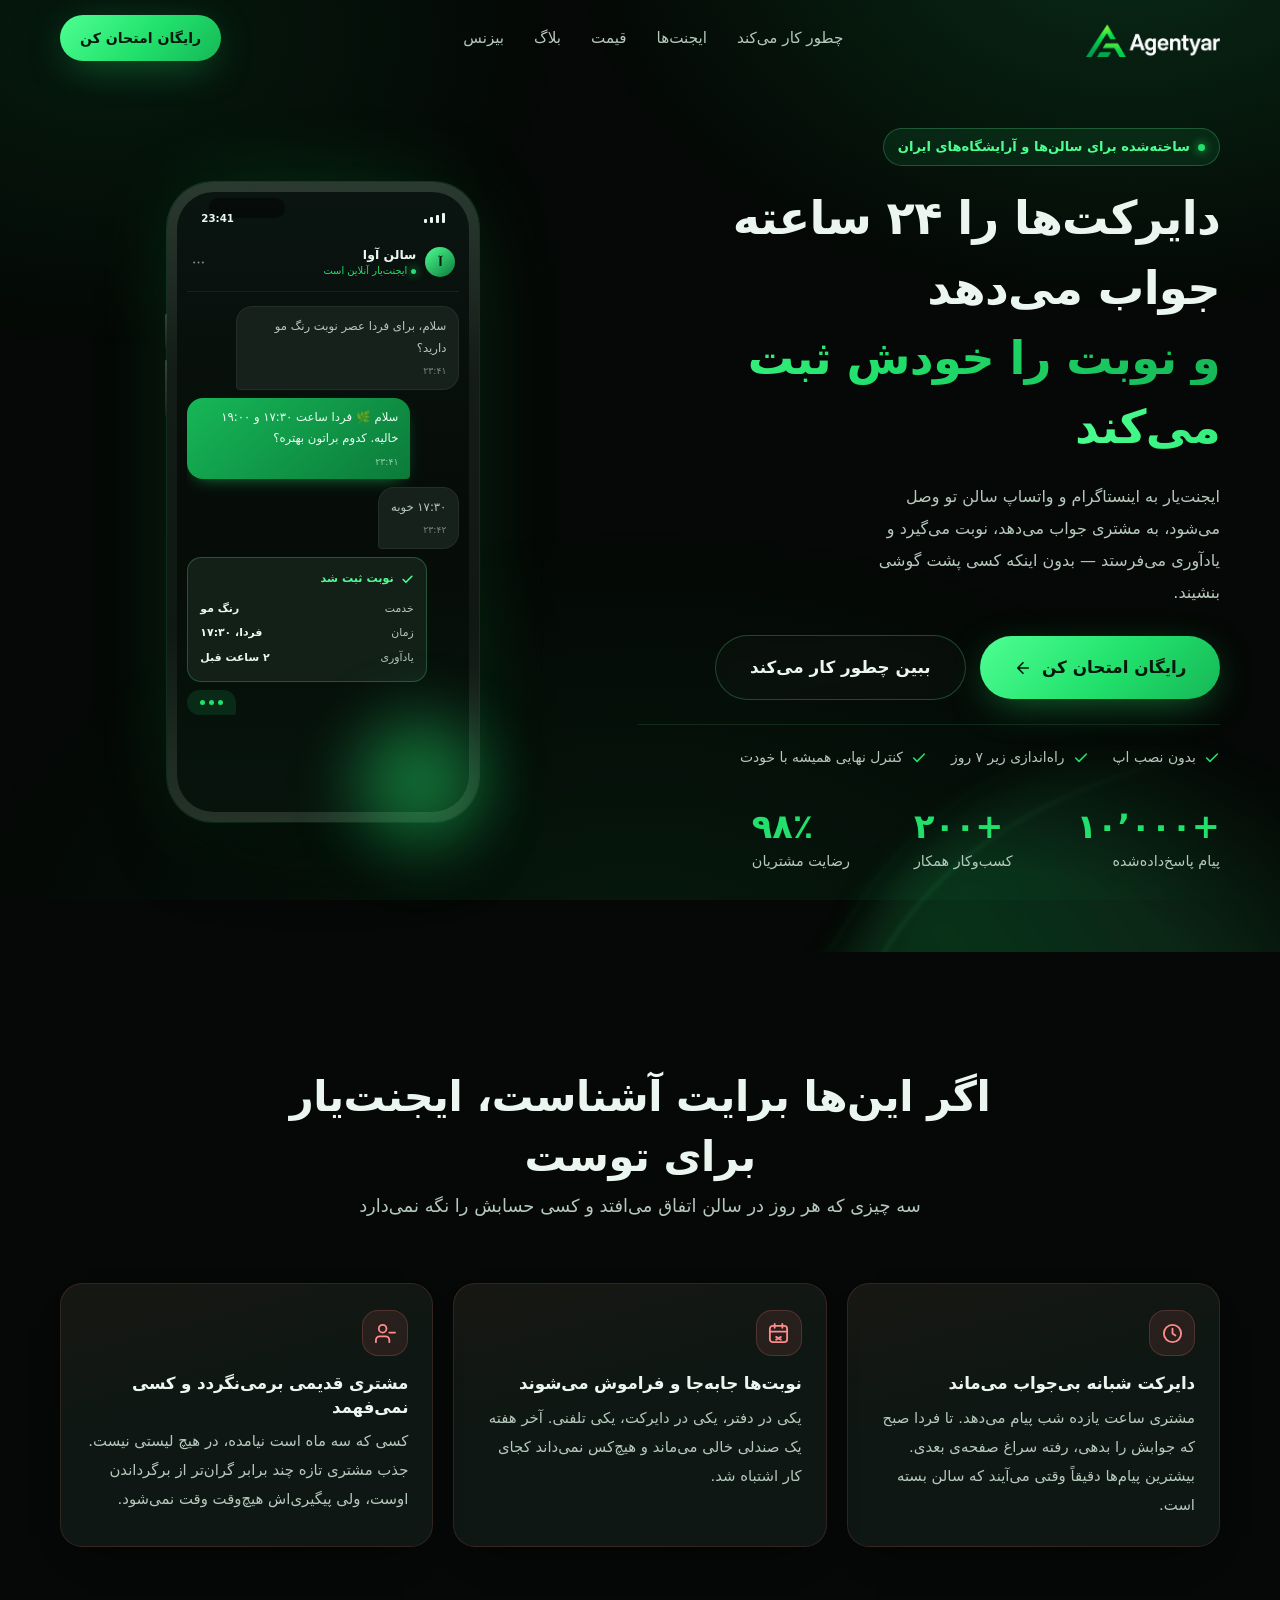
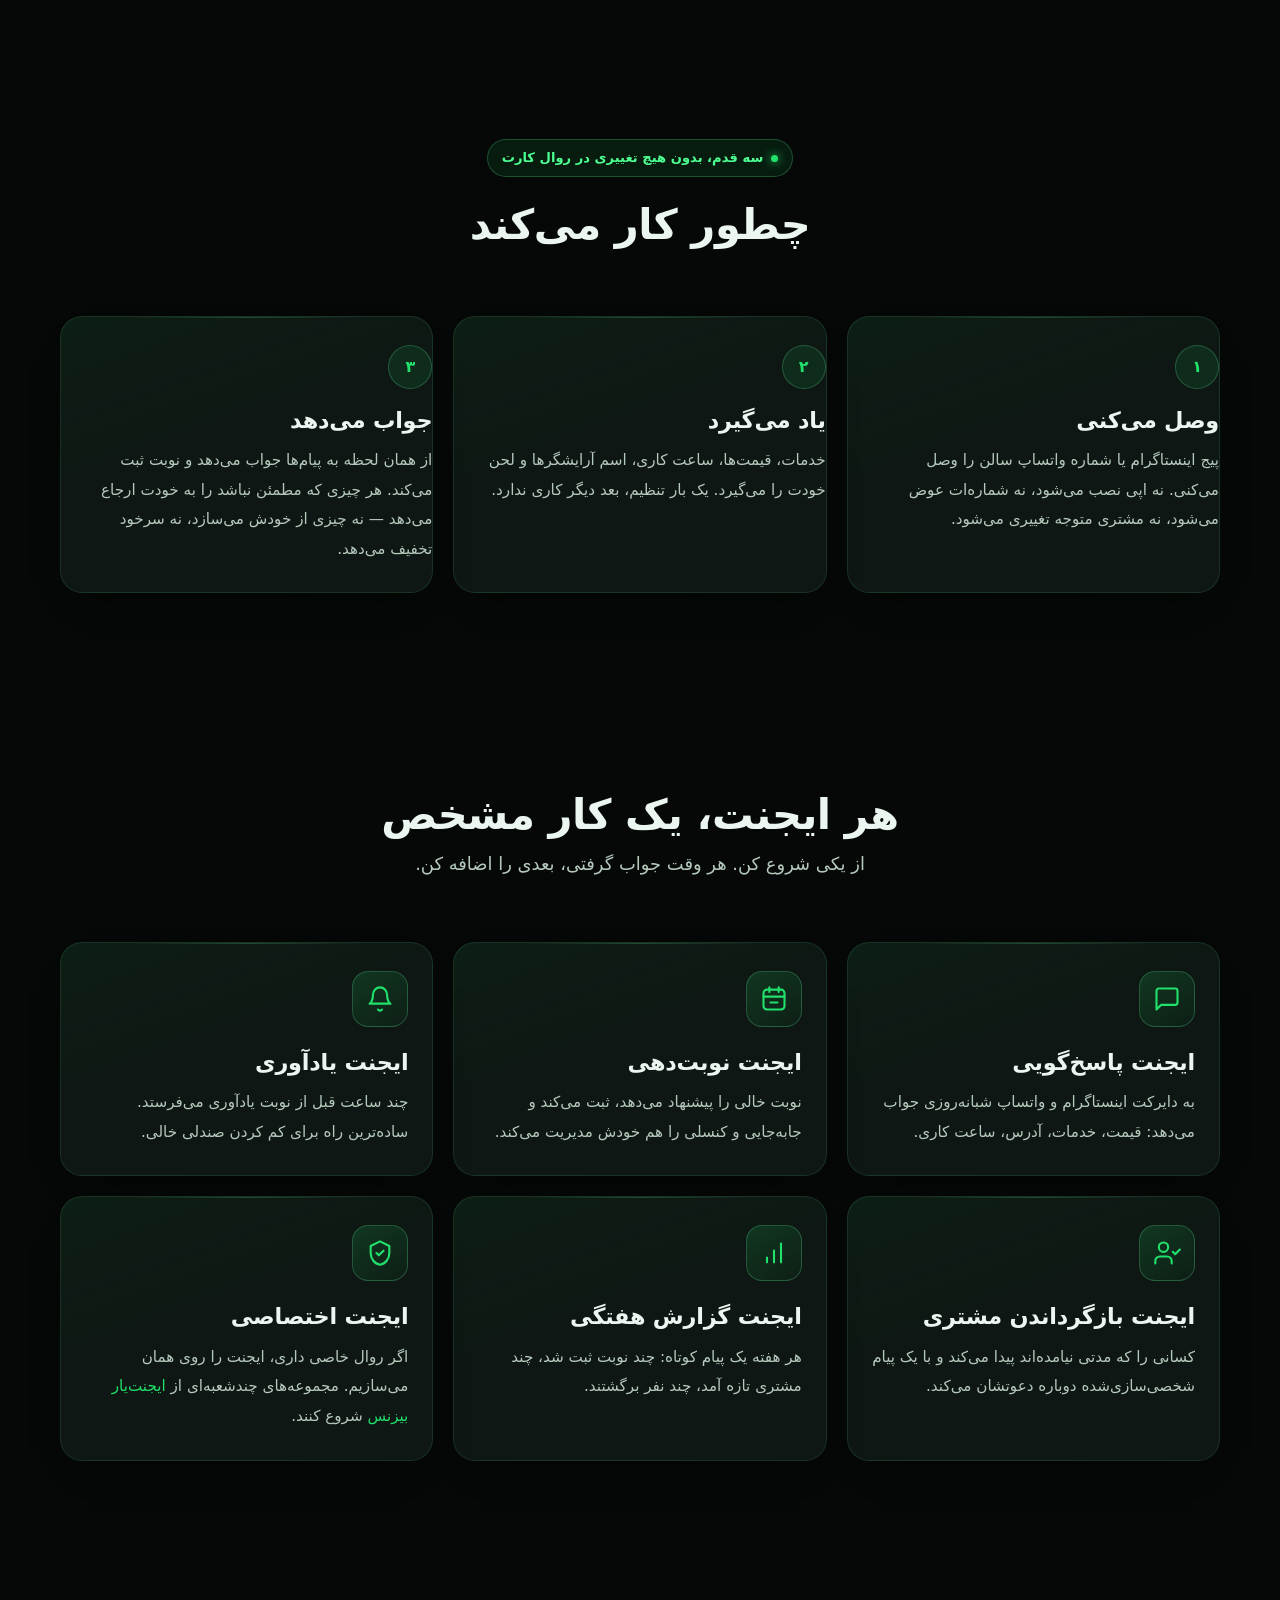
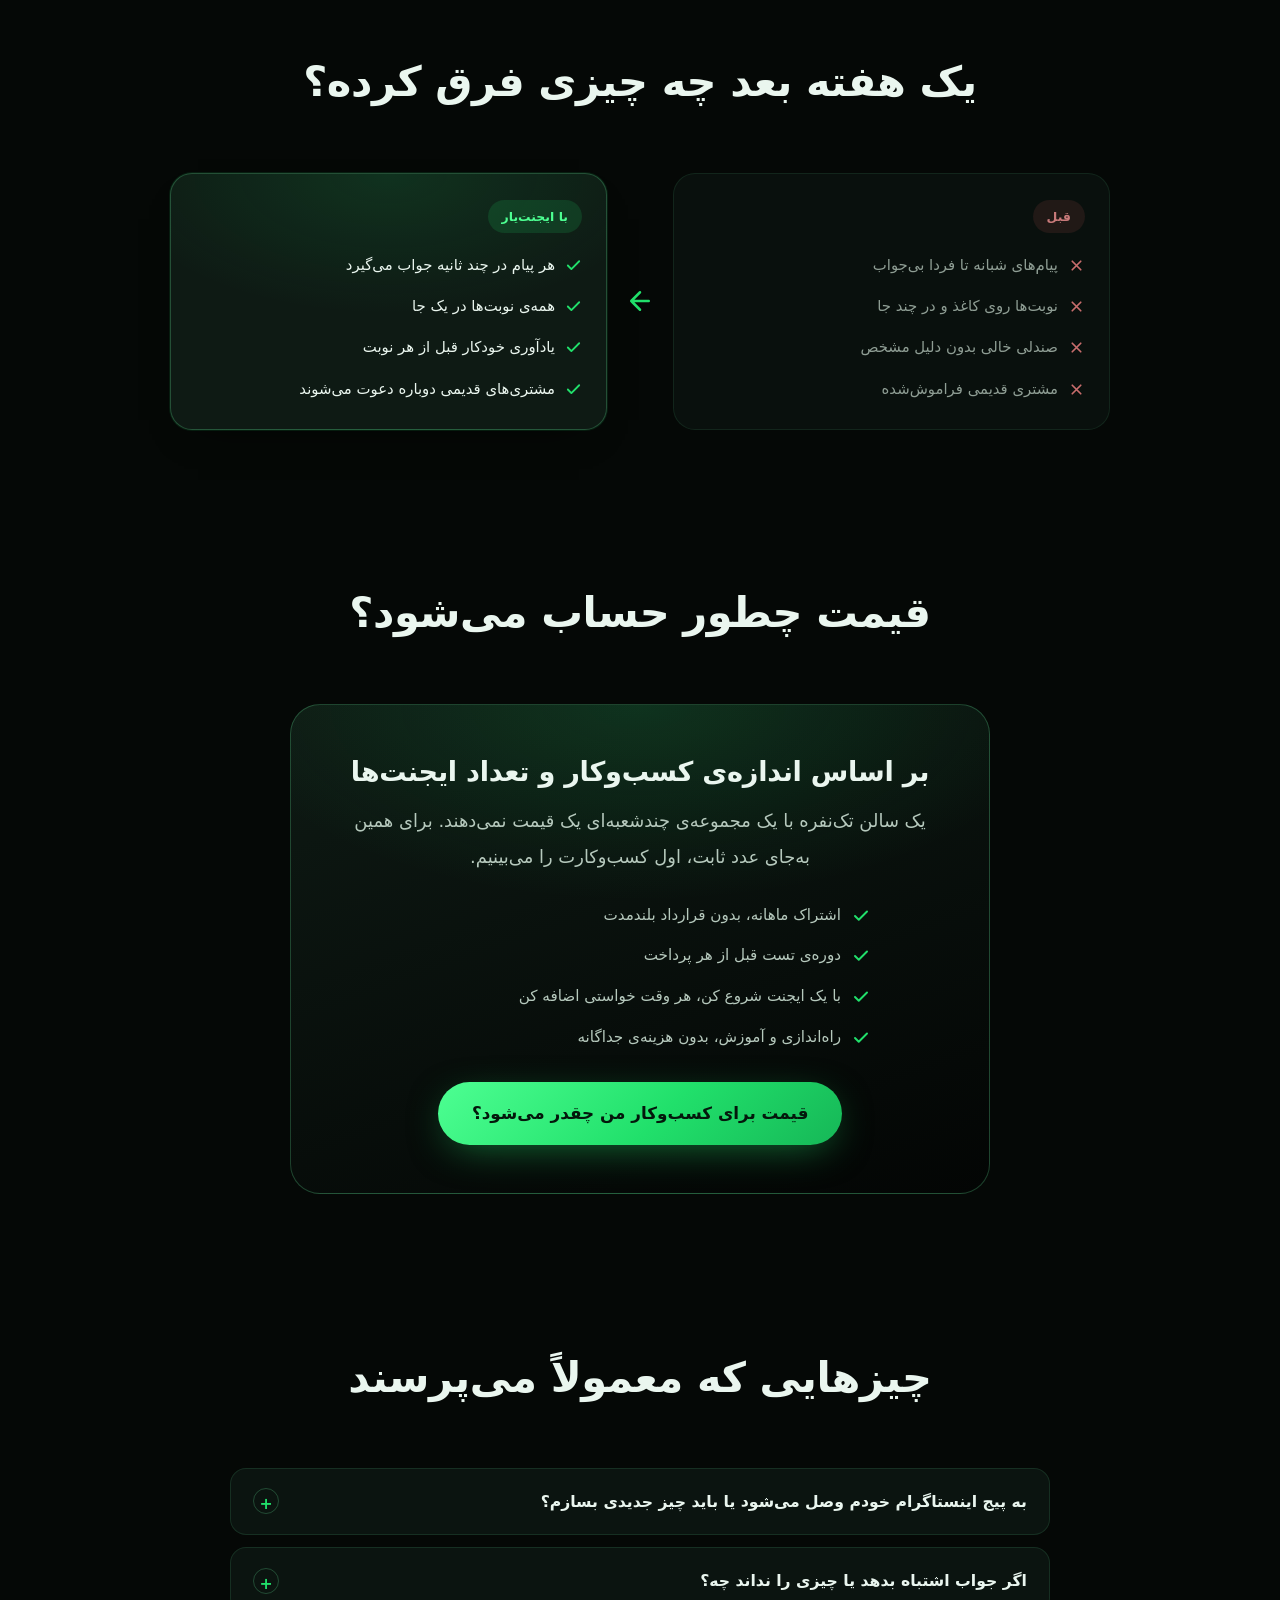
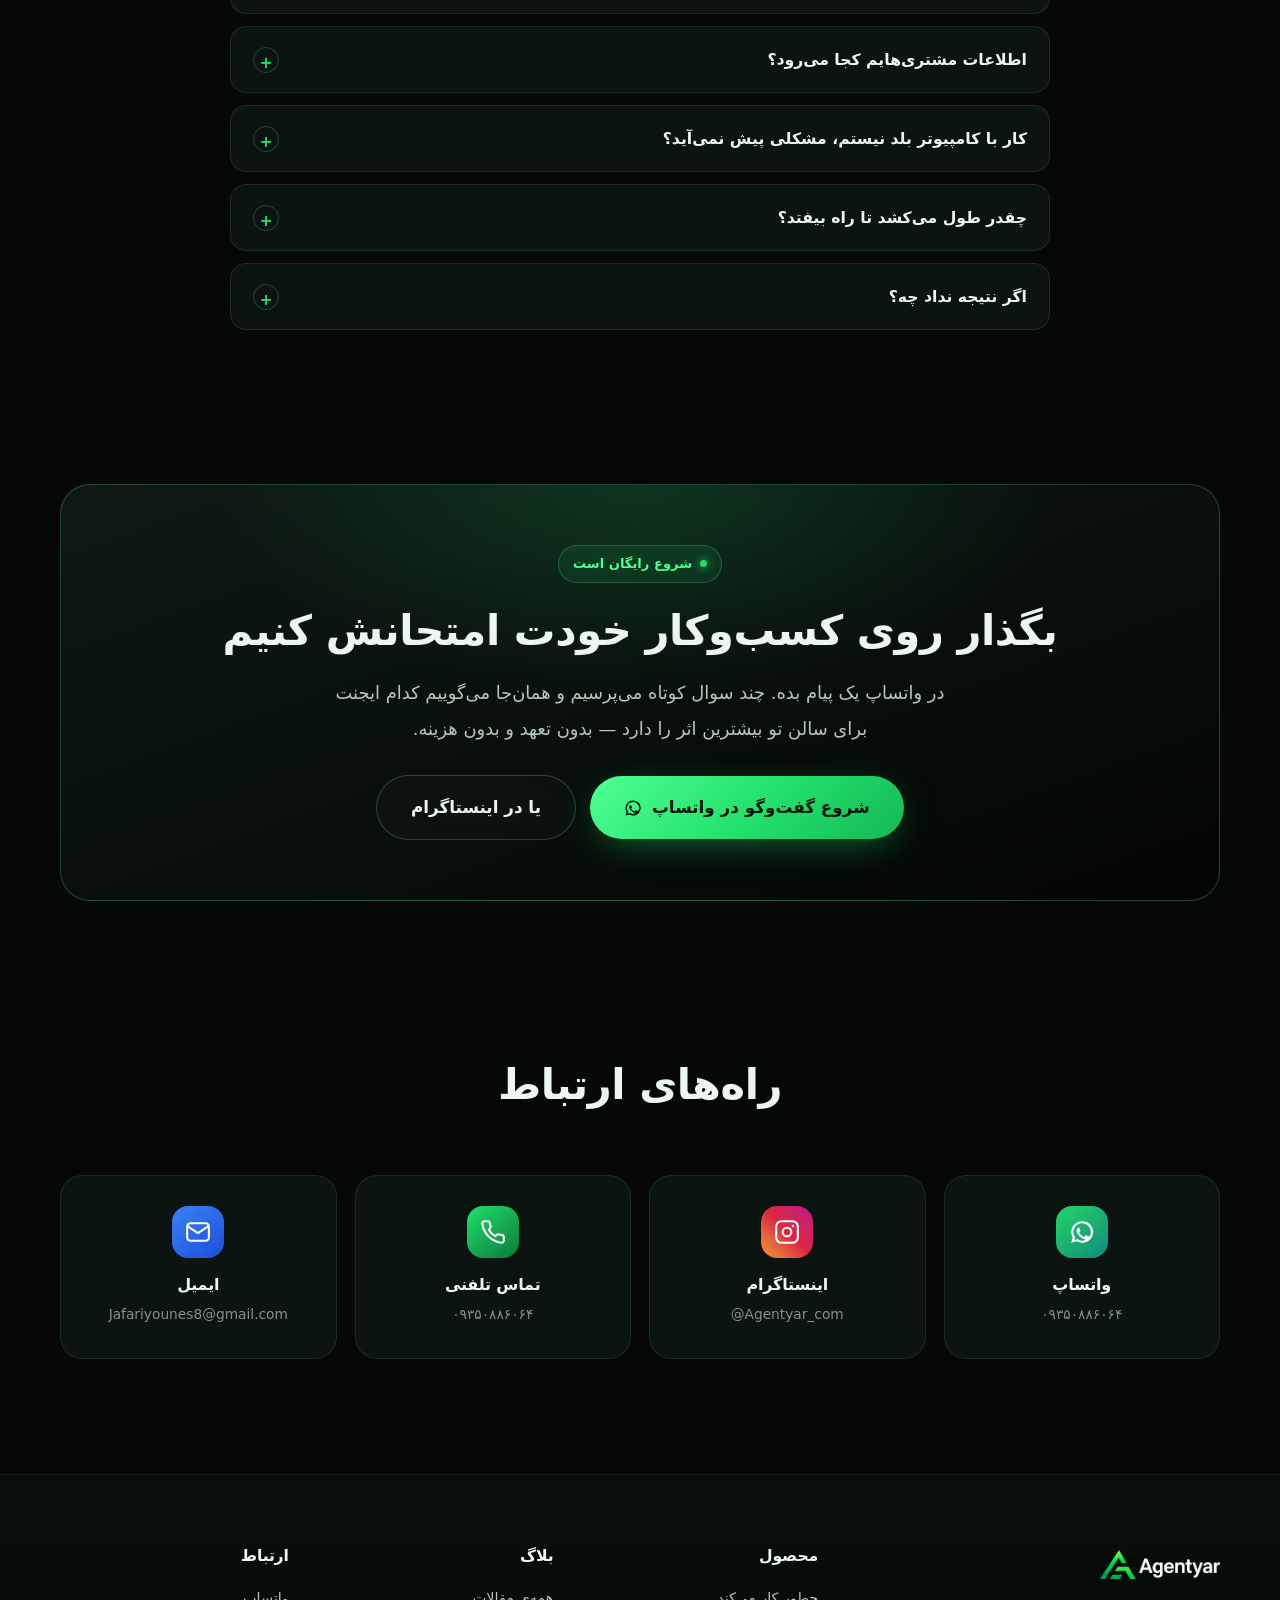
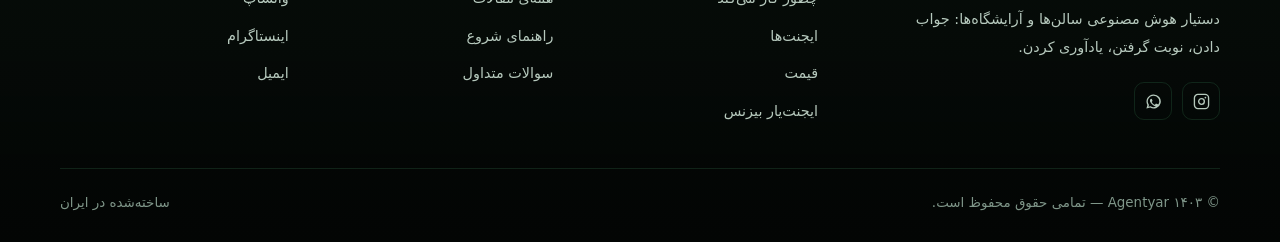
==== index.html @ 0c1b57e0 "Add files via upload" ====
<!DOCTYPE html>
<html lang="fa" dir="rtl">
<head>
<meta charset="UTF-8">
<meta name="viewport" content="width=device-width, initial-scale=1">
<title>ایجنت‌یار | دستیار هوش مصنوعی سالن و آرایشگاه</title>
<meta name="description" content="ایجنت‌یار به اینستاگرام و واتساپ سالن شما وصل می‌شود، ۲۴ ساعته به مشتری جواب می‌دهد، نوبت ثبت می‌کند و یادآوری می‌فرستد — بدون نصب اپ و بدون نیروی اضافه.">
<meta name="theme-color" content="#050806">
<meta name="author" content="Agentyar">
<link rel="canonical" href="https://agentyar.com/">

<meta property="og:type" content="website">
<meta property="og:locale" content="fa_IR">
<meta property="og:site_name" content="Agentyar">
<meta property="og:title" content="ایجنت‌یار | دستیار هوش مصنوعی سالن و آرایشگاه">
<meta property="og:description" content="دایرکت‌هایت را ۲۴ ساعته جواب می‌دهد و نوبت را خودش ثبت می‌کند.">
<meta property="og:url" content="https://agentyar.com/">
<meta property="og:image" content="https://agentyar.com/og-image.png">
<meta name="twitter:card" content="summary_large_image">

<link rel="icon" href="favicon.png" type="image/png">
<link rel="apple-touch-icon" href="apple-touch-icon.png">
<link rel="manifest" href="site.webmanifest">

<!-- فونت یکان بخ -->
<link rel="preconnect" href="https://v1.fontapi.ir">
<link href="https://v1.fontapi.ir/css/YekanBakh" rel="stylesheet">
<link rel="preconnect" href="https://fonts.googleapis.com">
<link href="https://fonts.googleapis.com/css2?family=Poppins:wght@600;700&display=swap" rel="stylesheet">

<link rel="stylesheet" href="style.css">
<script>document.documentElement.classList.add('js');</script>

<script type="application/ld+json">
{
  "@context": "https://schema.org",
  "@type": "Organization",
  "name": "ایجنت‌یار",
  "alternateName": "Agentyar",
  "url": "https://agentyar.com/",
  "logo": "https://agentyar.com/logo.png",
  "description": "دستیار هوش مصنوعی برای سالن‌ها و آرایشگاه‌ها: پاسخ‌گویی به دایرکت، ثبت نوبت و یادآوری",
  "email": "Jafariyounes8@gmail.com",
  "sameAs": ["https://instagram.com/agentyar_com"]
}
</script>
</head>
<body>
<a class="skip-link" href="#main">پرش به محتوای اصلی</a>

<!-- ================= هدر ================= -->
<header class="site-header" id="siteHeader">
  <div class="container site-header__inner">
    <a class="logo" href="index.html" aria-label="ایجنت‌یار — صفحه اصلی">
      <img class="logo__img" src="logo.png" alt="ایجنت‌یار" width="120" height="34">
    </a>

    <nav class="nav" aria-label="ناوبری اصلی">
      <a href="#how">چطور کار می‌کند</a>
      <a href="#agents">ایجنت‌ها</a>
      <a href="#pricing">قیمت</a>
      <a href="blog.html">بلاگ</a>
      <a href="business.html">بیزنس</a>
    </nav>

    <div class="header__actions">
      <a class="btn btn--primary btn--sm" href="https://wa.me/989350886064?text=%D8%B3%D9%84%D8%A7%D9%85%D8%8C%20%D8%A7%D8%B2%20%D8%B3%D8%A7%DB%8C%D8%AA%20%D8%A7%DB%8C%D8%AC%D9%86%D8%AA%E2%80%8C%DB%8C%D8%A7%D8%B1%20%D8%A7%D9%88%D9%85%D8%AF%D9%85.%20%D9%85%DB%8C%E2%80%8C%D8%AE%D9%88%D8%A7%D9%85%20%D8%A8%D8%B1%D8%A7%DB%8C%20%DA%A9%D8%B3%D8%A8%E2%80%8C%D9%88%DA%A9%D8%A7%D8%B1%D9%85%20%D8%A7%D9%85%D8%AA%D8%AD%D8%A7%D9%86%D8%B4%20%DA%A9%D9%86%D9%85.">رایگان امتحان کن</a>
      <button class="burger" id="burger" aria-label="باز کردن منو" aria-expanded="false" aria-controls="drawer">
        <svg viewBox="0 0 24 24" fill="none" stroke="currentColor" stroke-width="2" stroke-linecap="round"><path d="M3 6h18M3 12h18M3 18h18"/></svg>
      </button>
    </div>
  </div>
</header>

<main id="main">

  <!-- ================= ۱. هیرو ================= -->
  <section class="hero">
    <img class="hero__wave" src="hero-wave.svg" alt="" aria-hidden="true">
    <div class="container hero__inner">
      <div>
        <span class="eyebrow">ساخته‌شده برای سالن‌ها و آرایشگاه‌های ایران</span>
        <h1 class="h-display">
          دایرکت‌ها را ۲۴ ساعته جواب می‌دهد<br>
          <span class="grad-text">و نوبت را خودش ثبت می‌کند</span>
        </h1>
        <p class="lead">
          ایجنت‌یار به اینستاگرام و واتساپ سالن تو وصل می‌شود، به مشتری جواب می‌دهد،
          نوبت می‌گیرد و یادآوری می‌فرستد — بدون اینکه کسی پشت گوشی بنشیند.
        </p>

        <div class="btn-row">
          <a class="btn btn--primary btn--lg" href="https://wa.me/989350886064?text=%D8%B3%D9%84%D8%A7%D9%85%D8%8C%20%D8%A7%D8%B2%20%D8%B3%D8%A7%DB%8C%D8%AA%20%D8%A7%DB%8C%D8%AC%D9%86%D8%AA%E2%80%8C%DB%8C%D8%A7%D8%B1%20%D8%A7%D9%88%D9%85%D8%AF%D9%85.%20%D9%85%DB%8C%E2%80%8C%D8%AE%D9%88%D8%A7%D9%85%20%D8%A8%D8%B1%D8%A7%DB%8C%20%DA%A9%D8%B3%D8%A8%E2%80%8C%D9%88%DA%A9%D8%A7%D8%B1%D9%85%20%D8%A7%D9%85%D8%AA%D8%AD%D8%A7%D9%86%D8%B4%20%DA%A9%D9%86%D9%85.">
            رایگان امتحان کن
            <svg viewBox="0 0 24 24" fill="none" stroke="currentColor" stroke-width="2.2" stroke-linecap="round" stroke-linejoin="round"><path d="M19 12H5M12 19l-7-7 7-7"/></svg>
          </a>
          <a class="btn btn--ghost btn--lg" href="#how">ببین چطور کار می‌کند</a>
        </div>

        <div class="trustbar">
          <span>
            <svg viewBox="0 0 24 24" fill="none" stroke="currentColor" stroke-width="2.4" stroke-linecap="round" stroke-linejoin="round"><path d="M20 6 9 17l-5-5"/></svg>
            بدون نصب اپ
          </span>
          <span>
            <svg viewBox="0 0 24 24" fill="none" stroke="currentColor" stroke-width="2.4" stroke-linecap="round" stroke-linejoin="round"><path d="M20 6 9 17l-5-5"/></svg>
            راه‌اندازی زیر ۷ روز
          </span>
          <span>
            <svg viewBox="0 0 24 24" fill="none" stroke="currentColor" stroke-width="2.4" stroke-linecap="round" stroke-linejoin="round"><path d="M20 6 9 17l-5-5"/></svg>
            کنترل نهایی همیشه با خودت
          </span>
        </div>

        <div class="stats">
          <div class="stat">
            <div class="stat__num" data-count="10000" data-suffix="+" dir="ltr">۱۰٬۰۰۰+</div>
            <div class="stat__label">پیام پاسخ‌داده‌شده</div>
          </div>
          <div class="stat">
            <div class="stat__num" data-count="200" data-suffix="+" dir="ltr">۲۰۰+</div>
            <div class="stat__label">کسب‌وکار همکار</div>
          </div>
          <div class="stat">
            <div class="stat__num" data-count="98" data-suffix="٪" dir="ltr">۹۸٪</div>
            <div class="stat__label">رضایت مشتریان</div>
          </div>
        </div>
      </div>

      <!-- موکاپ گوشی -->
      <div class="phone-wrap">
        <div class="phone" aria-hidden="true">
          <div class="phone__notch"></div>
          <div class="phone__screen">
            <div class="phone__status">
              <span>23:41</span>
              <span class="sig"><i></i><i></i><i></i><i></i></span>
            </div>

            <div class="phone__bar">
              <span class="phone__avatar">آ</span>
              <span class="phone__who">
                <b>سالن آوا</b>
                <span>ایجنت‌یار آنلاین است</span>
              </span>
              <span class="phone__bar-menu">
                <svg viewBox="0 0 24 24" fill="currentColor"><circle cx="5" cy="12" r="1.6"/><circle cx="12" cy="12" r="1.6"/><circle cx="19" cy="12" r="1.6"/></svg>
              </span>
            </div>

            <div class="chat">
              <div class="msg msg--them" style="animation-delay:.2s">
                سلام، برای فردا عصر نوبت رنگ مو دارید؟
                <span class="msg__time">۲۳:۴۱</span>
              </div>

              <div class="msg msg--us" style="animation-delay:.7s">
                سلام 🌿 فردا ساعت ۱۷:۳۰ و ۱۹:۰۰ خالیه. کدوم براتون بهتره؟
                <span class="msg__time">۲۳:۴۱</span>
              </div>

              <div class="msg msg--them" style="animation-delay:1.2s">
                ۱۷:۳۰ خوبه
                <span class="msg__time">۲۳:۴۲</span>
              </div>

              <div class="booking" style="animation-delay:1.7s">
                <div class="booking__top">
                  <svg viewBox="0 0 24 24" fill="none" stroke="currentColor" stroke-width="3" stroke-linecap="round" stroke-linejoin="round"><path d="M20 6 9 17l-5-5"/></svg>
                  نوبت ثبت شد
                </div>
                <div class="booking__row"><span>خدمت</span><b>رنگ مو</b></div>
                <div class="booking__row"><span>زمان</span><b>فردا، ۱۷:۳۰</b></div>
                <div class="booking__row"><span>یادآوری</span><b>۲ ساعت قبل</b></div>
              </div>

              <div class="typing" style="animation-delay:2.2s"><i></i><i></i><i></i></div>
            </div>
          </div>
          <span class="phone__glow"></span>
        </div>
      </div>
    </div>
  </section>

  <!-- ================= ۲. مشکل ================= -->
  <section class="section" id="problem">
    <div class="container">
      <div class="section-head reveal">
        <h2>اگر این‌ها برایت آشناست، ایجنت‌یار برای توست</h2>
        <p class="lead">سه چیزی که هر روز در سالن اتفاق می‌افتد و کسی حسابش را نگه نمی‌دارد</p>
      </div>

      <div class="grid grid--3">
        <article class="pain reveal">
          <div class="pain__ic">
            <svg viewBox="0 0 24 24" fill="none" stroke="currentColor" stroke-width="1.9" stroke-linecap="round" stroke-linejoin="round"><circle cx="12" cy="12" r="9"/><path d="M12 7v5l3 2"/></svg>
          </div>
          <h3>دایرکت شبانه بی‌جواب می‌ماند</h3>
          <p>مشتری ساعت یازده شب پیام می‌دهد. تا فردا صبح که جوابش را بدهی، رفته سراغ صفحه‌ی بعدی. بیشترین پیام‌ها دقیقاً وقتی می‌آیند که سالن بسته است.</p>
        </article>

        <article class="pain reveal">
          <div class="pain__ic">
            <svg viewBox="0 0 24 24" fill="none" stroke="currentColor" stroke-width="1.9" stroke-linecap="round" stroke-linejoin="round"><rect x="3" y="4" width="18" height="17" rx="3"/><path d="M8 2v4M16 2v4M3 10h18"/><path d="m9.5 15.5 5 3"/><path d="m14.5 15.5-5 3"/></svg>
          </div>
          <h3>نوبت‌ها جابه‌جا و فراموش می‌شوند</h3>
          <p>یکی در دفتر، یکی در دایرکت، یکی تلفنی. آخر هفته یک صندلی خالی می‌ماند و هیچ‌کس نمی‌داند کجای کار اشتباه شد.</p>
        </article>

        <article class="pain reveal">
          <div class="pain__ic">
            <svg viewBox="0 0 24 24" fill="none" stroke="currentColor" stroke-width="1.9" stroke-linecap="round" stroke-linejoin="round"><path d="M16 21v-2a4 4 0 0 0-4-4H6a4 4 0 0 0-4 4v2"/><circle cx="9" cy="7" r="4"/><path d="M22 11h-6"/></svg>
          </div>
          <h3>مشتری قدیمی برمی‌نگردد و کسی نمی‌فهمد</h3>
          <p>کسی که سه ماه است نیامده، در هیچ لیستی نیست. جذب مشتری تازه چند برابر گران‌تر از برگرداندن اوست، ولی پیگیری‌اش هیچ‌وقت وقت نمی‌شود.</p>
        </article>
      </div>
    </div>
  </section>

  <!-- ================= ۳. چطور کار می‌کند ================= -->
  <section class="section section--tight" id="how">
    <div class="container">
      <div class="section-head reveal">
        <span class="eyebrow">سه قدم، بدون هیچ تغییری در روال کارت</span>
        <h2>چطور کار می‌کند</h2>
      </div>

      <div class="grid grid--3 steps">
        <article class="card step reveal">
          <div class="step__num">۱</div>
          <h3>وصل می‌کنی</h3>
          <p>پیج اینستاگرام یا شماره واتساپ سالن را وصل می‌کنی. نه اپی نصب می‌شود، نه شماره‌ات عوض می‌شود، نه مشتری متوجه تغییری می‌شود.</p>
        </article>
        <article class="card step reveal">
          <div class="step__num">۲</div>
          <h3>یاد می‌گیرد</h3>
          <p>خدمات، قیمت‌ها، ساعت کاری، اسم آرایشگرها و لحن خودت را می‌گیرد. یک بار تنظیم، بعد دیگر کاری ندارد.</p>
        </article>
        <article class="card step reveal">
          <div class="step__num">۳</div>
          <h3>جواب می‌دهد</h3>
          <p>از همان لحظه به پیام‌ها جواب می‌دهد و نوبت ثبت می‌کند. هر چیزی که مطمئن نباشد را به خودت ارجاع می‌دهد — نه چیزی از خودش می‌سازد، نه سرخود تخفیف می‌دهد.</p>
        </article>
      </div>
    </div>
  </section>

  <!-- ================= ۴. ایجنت‌ها ================= -->
  <section class="section" id="agents">
    <div class="container">
      <div class="section-head reveal">
        <h2>هر ایجنت، یک کار مشخص</h2>
        <p class="lead">از یکی شروع کن. هر وقت جواب گرفتی، بعدی را اضافه کن.</p>
      </div>

      <div class="grid grid--3">
        <article class="card reveal">
          <div class="card__icon">
            <svg viewBox="0 0 24 24" fill="none" stroke="currentColor" stroke-width="1.8" stroke-linecap="round" stroke-linejoin="round"><path d="M21 15a2 2 0 0 1-2 2H7l-4 4V5a2 2 0 0 1 2-2h14a2 2 0 0 1 2 2z"/></svg>
          </div>
          <h3>ایجنت پاسخ‌گویی</h3>
          <p>به دایرکت اینستاگرام و واتساپ شبانه‌روزی جواب می‌دهد: قیمت، خدمات، آدرس، ساعت کاری.</p>
        </article>

        <article class="card reveal">
          <div class="card__icon">
            <svg viewBox="0 0 24 24" fill="none" stroke="currentColor" stroke-width="1.8" stroke-linecap="round" stroke-linejoin="round"><rect x="3" y="4" width="18" height="17" rx="3"/><path d="M8 2v4M16 2v4M3 10h18M9 15h6"/></svg>
          </div>
          <h3>ایجنت نوبت‌دهی</h3>
          <p>نوبت خالی را پیشنهاد می‌دهد، ثبت می‌کند و جابه‌جایی و کنسلی را هم خودش مدیریت می‌کند.</p>
        </article>

        <article class="card reveal">
          <div class="card__icon">
            <svg viewBox="0 0 24 24" fill="none" stroke="currentColor" stroke-width="1.8" stroke-linecap="round" stroke-linejoin="round"><path d="M18 8a6 6 0 1 0-12 0c0 7-3 8-3 8h18s-3-1-3-8"/><path d="M13.7 21a2 2 0 0 1-3.4 0"/></svg>
          </div>
          <h3>ایجنت یادآوری</h3>
          <p>چند ساعت قبل از نوبت یادآوری می‌فرستد. ساده‌ترین راه برای کم کردن صندلی خالی.</p>
        </article>

        <article class="card reveal">
          <div class="card__icon">
            <svg viewBox="0 0 24 24" fill="none" stroke="currentColor" stroke-width="1.8" stroke-linecap="round" stroke-linejoin="round"><path d="M16 21v-2a4 4 0 0 0-4-4H6a4 4 0 0 0-4 4v2"/><circle cx="9" cy="7" r="4"/><path d="m17 11 2 2 4-4"/></svg>
          </div>
          <h3>ایجنت بازگرداندن مشتری</h3>
          <p>کسانی را که مدتی نیامده‌اند پیدا می‌کند و با یک پیام شخصی‌سازی‌شده دوباره دعوتشان می‌کند.</p>
        </article>

        <article class="card reveal">
          <div class="card__icon">
            <svg viewBox="0 0 24 24" fill="none" stroke="currentColor" stroke-width="1.8" stroke-linecap="round" stroke-linejoin="round"><path d="M12 20V10M18 20V4M6 20v-4"/></svg>
          </div>
          <h3>ایجنت گزارش هفتگی</h3>
          <p>هر هفته یک پیام کوتاه: چند نوبت ثبت شد، چند مشتری تازه آمد، چند نفر برگشتند.</p>
        </article>

        <article class="card reveal">
          <div class="card__icon">
            <svg viewBox="0 0 24 24" fill="none" stroke="currentColor" stroke-width="1.8" stroke-linecap="round" stroke-linejoin="round"><path d="M12 2 4 6v6c0 5 3.4 9.4 8 10 4.6-.6 8-5 8-10V6z"/><path d="m9 12 2 2 4-4"/></svg>
          </div>
          <h3>ایجنت اختصاصی</h3>
          <p>اگر روال خاصی داری، ایجنت را روی همان می‌سازیم. مجموعه‌های چندشعبه‌ای از <a href="business.html" style="color:var(--brand)">ایجنت‌یار بیزنس</a> شروع کنند.</p>
        </article>
      </div>
    </div>
  </section>

  <!-- ================= ۵. نتیجه ================= -->
  <section class="section section--tight" id="result">
    <div class="container">
      <div class="section-head reveal">
        <h2>یک هفته بعد چه چیزی فرق کرده؟</h2>
      </div>

      <div class="compare reveal">
        <div class="compare__col compare__col--before">
          <span class="compare__tag">قبل</span>
          <ul class="compare__list">
            <li>
              <svg viewBox="0 0 24 24" fill="none" stroke="currentColor" stroke-width="2.4" stroke-linecap="round"><path d="M18 6 6 18M6 6l12 12"/></svg>
              پیام‌های شبانه تا فردا بی‌جواب
            </li>
            <li>
              <svg viewBox="0 0 24 24" fill="none" stroke="currentColor" stroke-width="2.4" stroke-linecap="round"><path d="M18 6 6 18M6 6l12 12"/></svg>
              نوبت‌ها روی کاغذ و در چند جا
            </li>
            <li>
              <svg viewBox="0 0 24 24" fill="none" stroke="currentColor" stroke-width="2.4" stroke-linecap="round"><path d="M18 6 6 18M6 6l12 12"/></svg>
              صندلی خالی بدون دلیل مشخص
            </li>
            <li>
              <svg viewBox="0 0 24 24" fill="none" stroke="currentColor" stroke-width="2.4" stroke-linecap="round"><path d="M18 6 6 18M6 6l12 12"/></svg>
              مشتری قدیمی فراموش‌شده
            </li>
          </ul>
        </div>

        <div class="compare__arrow" aria-hidden="true">
          <svg viewBox="0 0 24 24" fill="none" stroke="currentColor" stroke-width="2" stroke-linecap="round" stroke-linejoin="round"><path d="M19 12H5M12 19l-7-7 7-7"/></svg>
        </div>

        <div class="compare__col compare__col--after">
          <span class="compare__tag">با ایجنت‌یار</span>
          <ul class="compare__list">
            <li>
              <svg viewBox="0 0 24 24" fill="none" stroke="currentColor" stroke-width="2.6" stroke-linecap="round" stroke-linejoin="round"><path d="M20 6 9 17l-5-5"/></svg>
              هر پیام در چند ثانیه جواب می‌گیرد
            </li>
            <li>
              <svg viewBox="0 0 24 24" fill="none" stroke="currentColor" stroke-width="2.6" stroke-linecap="round" stroke-linejoin="round"><path d="M20 6 9 17l-5-5"/></svg>
              همه‌ی نوبت‌ها در یک جا
            </li>
            <li>
              <svg viewBox="0 0 24 24" fill="none" stroke="currentColor" stroke-width="2.6" stroke-linecap="round" stroke-linejoin="round"><path d="M20 6 9 17l-5-5"/></svg>
              یادآوری خودکار قبل از هر نوبت
            </li>
            <li>
              <svg viewBox="0 0 24 24" fill="none" stroke="currentColor" stroke-width="2.6" stroke-linecap="round" stroke-linejoin="round"><path d="M20 6 9 17l-5-5"/></svg>
              مشتری‌های قدیمی دوباره دعوت می‌شوند
            </li>
          </ul>
        </div>
      </div>
    </div>
  </section>

  <!-- ================= ۶. قیمت ================= -->
  <section class="section section--tight" id="pricing">
    <div class="container">
      <div class="section-head reveal">
        <h2>قیمت چطور حساب می‌شود؟</h2>
      </div>

      <div class="price-card reveal">
        <h3>بر اساس اندازه‌ی کسب‌وکار و تعداد ایجنت‌ها</h3>
        <p class="lead" style="max-width:52ch;margin-inline:auto">
          یک سالن تک‌نفره با یک مجموعه‌ی چندشعبه‌ای یک قیمت نمی‌دهند.
          برای همین به‌جای عدد ثابت، اول کسب‌وکارت را می‌بینیم.
        </p>

        <ul class="price-list">
          <li>
            <svg viewBox="0 0 24 24" fill="none" stroke="currentColor" stroke-width="2.6" stroke-linecap="round" stroke-linejoin="round"><path d="M20 6 9 17l-5-5"/></svg>
            اشتراک ماهانه، بدون قرارداد بلندمدت
          </li>
          <li>
            <svg viewBox="0 0 24 24" fill="none" stroke="currentColor" stroke-width="2.6" stroke-linecap="round" stroke-linejoin="round"><path d="M20 6 9 17l-5-5"/></svg>
            دوره‌ی تست قبل از هر پرداخت
          </li>
          <li>
            <svg viewBox="0 0 24 24" fill="none" stroke="currentColor" stroke-width="2.6" stroke-linecap="round" stroke-linejoin="round"><path d="M20 6 9 17l-5-5"/></svg>
            با یک ایجنت شروع کن، هر وقت خواستی اضافه کن
          </li>
          <li>
            <svg viewBox="0 0 24 24" fill="none" stroke="currentColor" stroke-width="2.6" stroke-linecap="round" stroke-linejoin="round"><path d="M20 6 9 17l-5-5"/></svg>
            راه‌اندازی و آموزش، بدون هزینه‌ی جداگانه
          </li>
        </ul>

        <div class="btn-row" style="justify-content:center">
          <a class="btn btn--primary btn--lg" href="https://wa.me/989350886064?text=%D8%B3%D9%84%D8%A7%D9%85%D8%8C%20%D8%A7%D8%B2%20%D8%B3%D8%A7%DB%8C%D8%AA%20%D8%A7%DB%8C%D8%AC%D9%86%D8%AA%E2%80%8C%DB%8C%D8%A7%D8%B1%20%D8%A7%D9%88%D9%85%D8%AF%D9%85.%20%D9%85%DB%8C%E2%80%8C%D8%AE%D9%88%D8%A7%D9%85%20%D8%A8%D8%B1%D8%A7%DB%8C%20%DA%A9%D8%B3%D8%A8%E2%80%8C%D9%88%DA%A9%D8%A7%D8%B1%D9%85%20%D8%A7%D9%85%D8%AA%D8%AD%D8%A7%D9%86%D8%B4%20%DA%A9%D9%86%D9%85.">قیمت برای کسب‌وکار من چقدر می‌شود؟</a>
        </div>
      </div>
    </div>
  </section>

  <!-- ================= ۷. رفع نگرانی ================= -->
  <section class="section section--tight" id="faq">
    <div class="container">
      <div class="section-head reveal">
        <h2>چیزهایی که معمولاً می‌پرسند</h2>
      </div>

      <div class="faq">
        <details class="faq__item reveal">
          <summary class="faq__q">به پیج اینستاگرام خودم وصل می‌شود یا باید چیز جدیدی بسازم؟ <i>+</i></summary>
          <div class="faq__a">به همان پیج و همان شماره‌ی واتساپ فعلی وصل می‌شود. مشتری هیچ تغییری نمی‌بیند — فقط این بار سریع جواب می‌گیرد.</div>
        </details>

        <details class="faq__item reveal">
          <summary class="faq__q">اگر جواب اشتباه بدهد یا چیزی را نداند چه؟ <i>+</i></summary>
          <div class="faq__a">هر چیزی که مطمئن نباشد را به خودت ارجاع می‌دهد و منتظر می‌ماند. از خودش قیمت نمی‌سازد و سرخود تخفیف نمی‌دهد. تصمیم‌های حساس همیشه با توست.</div>
        </details>

        <details class="faq__item reveal">
          <summary class="faq__q">اطلاعات مشتری‌هایم کجا می‌رود؟ <i>+</i></summary>
          <div class="faq__a">اطلاعات فقط برای همان کاری استفاده می‌شود که به ایجنت سپرده‌ای و در اختیار کسب‌وکار دیگری قرار نمی‌گیرد. هر وقت خواستی می‌توانی حذفشان کنی.</div>
        </details>

        <details class="faq__item reveal">
          <summary class="faq__q">کار با کامپیوتر بلد نیستم، مشکلی پیش نمی‌آید؟ <i>+</i></summary>
          <div class="faq__a">راه‌اندازی را ما انجام می‌دهیم. بعد از آن، کل کارت با همان گوشی و همان اینستاگرام همیشگی است.</div>
        </details>

        <details class="faq__item reveal">
          <summary class="faq__q">چقدر طول می‌کشد تا راه بیفتد؟ <i>+</i></summary>
          <div class="faq__a">معمولاً کمتر از یک هفته. ایجنت اول را فعال می‌کنیم، نتیجه را با هم می‌بینیم، بعد تصمیم می‌گیری ادامه بدهی یا نه.</div>
        </details>

        <details class="faq__item reveal">
          <summary class="faq__q">اگر نتیجه نداد چه؟ <i>+</i></summary>
          <div class="faq__a">قرارداد بلندمدت نداریم. اشتراک ماهانه است و هر ماه می‌توانی قطعش کنی.</div>
        </details>
      </div>
    </div>
  </section>

  <!-- ================= ۸. اقدام نهایی ================= -->
  <section class="section section--tight" id="start">
    <div class="container">
      <div class="cta-band reveal">
        <span class="eyebrow">شروع رایگان است</span>
        <h2>بگذار روی کسب‌وکار خودت امتحانش کنیم</h2>
        <p class="lead" style="max-width:56ch;margin-inline:auto">
          در واتساپ یک پیام بده. چند سوال کوتاه می‌پرسیم و همان‌جا می‌گوییم
          کدام ایجنت برای سالن تو بیشترین اثر را دارد — بدون تعهد و بدون هزینه.
        </p>
        <div class="btn-row" style="justify-content:center">
          <a class="btn btn--primary btn--lg" href="https://wa.me/989350886064?text=%D8%B3%D9%84%D8%A7%D9%85%D8%8C%20%D8%A7%D8%B2%20%D8%B3%D8%A7%DB%8C%D8%AA%20%D8%A7%DB%8C%D8%AC%D9%86%D8%AA%E2%80%8C%DB%8C%D8%A7%D8%B1%20%D8%A7%D9%88%D9%85%D8%AF%D9%85.%20%D9%85%DB%8C%E2%80%8C%D8%AE%D9%88%D8%A7%D9%85%20%D8%A8%D8%B1%D8%A7%DB%8C%20%DA%A9%D8%B3%D8%A8%E2%80%8C%D9%88%DA%A9%D8%A7%D8%B1%D9%85%20%D8%A7%D9%85%D8%AA%D8%AD%D8%A7%D9%86%D8%B4%20%DA%A9%D9%86%D9%85.">
            شروع گفت‌وگو در واتساپ
            <svg viewBox="0 0 24 24" fill="currentColor"><path d="M12 2a10 10 0 0 0-8.6 15L2 22l5.2-1.4A10 10 0 1 0 12 2m0 2a8 8 0 1 1-4.1 14.8l-.4-.2-2.6.7.7-2.5-.3-.4A8 8 0 0 1 12 4m-3.3 4.3c-.2 0-.5 0-.7.3-.3.3-1 .9-1 2.3s1 2.7 1.2 2.9c.1.2 2 3.2 5 4.4 2.4 1 2.9.8 3.4.7.5 0 1.6-.6 1.8-1.3.2-.6.2-1.2.2-1.3-.1-.1-.3-.2-.6-.3l-2-1c-.3-.1-.5-.2-.7.1l-1 1.3c-.2.2-.4.2-.6.1-.3-.1-1.3-.5-2.4-1.5-.9-.8-1.5-1.8-1.7-2.1-.1-.3 0-.4.1-.6l.5-.5.3-.6v-.5l-.9-2.1c-.2-.5-.4-.4-.6-.4z"/></svg>
          </a>
          <a class="btn btn--ghost btn--lg" href="https://instagram.com/agentyar_com" target="_blank" rel="noopener">یا در اینستاگرام</a>
        </div>
      </div>
    </div>
  </section>

  <!-- ================= ۹. تماس ================= -->
  <section class="section section--tight" id="contact">
    <div class="container">
      <div class="section-head reveal">
        <h2>راه‌های ارتباط</h2>
      </div>

      <div class="contact-grid">
        <a class="contact-card reveal" href="https://wa.me/989350886064?text=%D8%B3%D9%84%D8%A7%D9%85%D8%8C%20%D8%A7%D8%B2%20%D8%B3%D8%A7%DB%8C%D8%AA%20%D8%A7%DB%8C%D8%AC%D9%86%D8%AA%E2%80%8C%DB%8C%D8%A7%D8%B1%20%D8%A7%D9%88%D9%85%D8%AF%D9%85.%20%D9%85%DB%8C%E2%80%8C%D8%AE%D9%88%D8%A7%D9%85%20%D8%A8%D8%B1%D8%A7%DB%8C%20%DA%A9%D8%B3%D8%A8%E2%80%8C%D9%88%DA%A9%D8%A7%D8%B1%D9%85%20%D8%A7%D9%85%D8%AA%D8%AD%D8%A7%D9%86%D8%B4%20%DA%A9%D9%86%D9%85." target="_blank" rel="noopener">
          <div class="contact-card__ic ic-whatsapp">
            <svg viewBox="0 0 24 24" fill="currentColor"><path d="M12 2a10 10 0 0 0-8.6 15L2 22l5.2-1.4A10 10 0 1 0 12 2m0 2a8 8 0 1 1-4.1 14.8l-.4-.2-2.6.7.7-2.5-.3-.4A8 8 0 0 1 12 4m-3.3 4.3c-.2 0-.5 0-.7.3-.3.3-1 .9-1 2.3s1 2.7 1.2 2.9c.1.2 2 3.2 5 4.4 2.4 1 2.9.8 3.4.7.5 0 1.6-.6 1.8-1.3.2-.6.2-1.2.2-1.3-.1-.1-.3-.2-.6-.3l-2-1c-.3-.1-.5-.2-.7.1l-1 1.3c-.2.2-.4.2-.6.1-.3-.1-1.3-.5-2.4-1.5-.9-.8-1.5-1.8-1.7-2.1-.1-.3 0-.4.1-.6l.5-.5.3-.6v-.5l-.9-2.1c-.2-.5-.4-.4-.6-.4z"/></svg>
          </div>
          <h3>واتساپ</h3>
          <p>۰۹۳۵۰۸۸۶۰۶۴</p>
        </a>

        <a class="contact-card reveal" href="https://instagram.com/agentyar_com" target="_blank" rel="noopener">
          <div class="contact-card__ic ic-instagram">
            <svg viewBox="0 0 24 24" fill="none" stroke="currentColor" stroke-width="1.9" stroke-linecap="round"><rect x="2" y="2" width="20" height="20" rx="5"/><circle cx="12" cy="12" r="4"/><circle cx="17.5" cy="6.5" r="1.2" fill="currentColor" stroke="none"/></svg>
          </div>
          <h3>اینستاگرام</h3>
          <p>@Agentyar_com</p>
        </a>

        <a class="contact-card reveal" href="tel:+989350886064">
          <div class="contact-card__ic ic-phone">
            <svg viewBox="0 0 24 24" fill="none" stroke="currentColor" stroke-width="1.9" stroke-linecap="round" stroke-linejoin="round"><path d="M22 16.9v3a2 2 0 0 1-2.2 2 19.8 19.8 0 0 1-8.6-3.1 19.5 19.5 0 0 1-6-6A19.8 19.8 0 0 1 2.1 4.2 2 2 0 0 1 4.1 2h3a2 2 0 0 1 2 1.7c.1 1 .4 1.9.7 2.8a2 2 0 0 1-.5 2.1L8.1 9.9a16 16 0 0 0 6 6l1.3-1.2a2 2 0 0 1 2.1-.5c.9.3 1.8.6 2.8.7a2 2 0 0 1 1.7 2Z"/></svg>
          </div>
          <h3>تماس تلفنی</h3>
          <p>۰۹۳۵۰۸۸۶۰۶۴</p>
        </a>

        <a class="contact-card reveal" href="mailto:Jafariyounes8@gmail.com">
          <div class="contact-card__ic ic-mail">
            <svg viewBox="0 0 24 24" fill="none" stroke="currentColor" stroke-width="1.9" stroke-linecap="round" stroke-linejoin="round"><rect x="2" y="4" width="20" height="16" rx="3"/><path d="m3 7 9 6 9-6"/></svg>
          </div>
          <h3>ایمیل</h3>
          <p>Jafariyounes8@gmail.com</p>
        </a>
      </div>
    </div>
  </section>
</main>

<!-- ================= فوتر ================= -->
<footer class="site-footer footer">
  <div class="container">
    <div class="footer__grid">
      <div class="footer__about">
        <a class="logo" href="index.html">
          <img class="logo__img" src="logo.png" alt="ایجنت‌یار" width="120" height="34">
        </a>
        <p>دستیار هوش مصنوعی سالن‌ها و آرایشگاه‌ها: جواب دادن، نوبت گرفتن، یادآوری کردن.</p>
        <div class="socials">
          <a href="https://instagram.com/agentyar_com" target="_blank" rel="noopener" aria-label="اینستاگرام">
            <svg viewBox="0 0 24 24" fill="none" stroke="currentColor" stroke-width="1.9"><rect x="2" y="2" width="20" height="20" rx="5"/><circle cx="12" cy="12" r="4"/><circle cx="17.5" cy="6.5" r="1.2" fill="currentColor" stroke="none"/></svg>
          </a>
          <a href="https://wa.me/989350886064?text=%D8%B3%D9%84%D8%A7%D9%85%D8%8C%20%D8%A7%D8%B2%20%D8%B3%D8%A7%DB%8C%D8%AA%20%D8%A7%DB%8C%D8%AC%D9%86%D8%AA%E2%80%8C%DB%8C%D8%A7%D8%B1%20%D8%A7%D9%88%D9%85%D8%AF%D9%85.%20%D9%85%DB%8C%E2%80%8C%D8%AE%D9%88%D8%A7%D9%85%20%D8%A8%D8%B1%D8%A7%DB%8C%20%DA%A9%D8%B3%D8%A8%E2%80%8C%D9%88%DA%A9%D8%A7%D8%B1%D9%85%20%D8%A7%D9%85%D8%AA%D8%AD%D8%A7%D9%86%D8%B4%20%DA%A9%D9%86%D9%85." target="_blank" rel="noopener" aria-label="واتساپ">
            <svg viewBox="0 0 24 24" fill="currentColor"><path d="M12 2a10 10 0 0 0-8.6 15L2 22l5.2-1.4A10 10 0 1 0 12 2m0 2a8 8 0 1 1-4.1 14.8l-.4-.2-2.6.7.7-2.5-.3-.4A8 8 0 0 1 12 4m-3.3 4.3c-.2 0-.5 0-.7.3-.3.3-1 .9-1 2.3s1 2.7 1.2 2.9c.1.2 2 3.2 5 4.4 2.4 1 2.9.8 3.4.7.5 0 1.6-.6 1.8-1.3.2-.6.2-1.2.2-1.3-.1-.1-.3-.2-.6-.3l-2-1c-.3-.1-.5-.2-.7.1l-1 1.3c-.2.2-.4.2-.6.1-.3-.1-1.3-.5-2.4-1.5-.9-.8-1.5-1.8-1.7-2.1-.1-.3 0-.4.1-.6l.5-.5.3-.6v-.5l-.9-2.1c-.2-.5-.4-.4-.6-.4z"/></svg>
          </a>
        </div>
      </div>

      <div>
        <h4>محصول</h4>
        <nav class="footer__links">
          <a href="#how">چطور کار می‌کند</a>
          <a href="#agents">ایجنت‌ها</a>
          <a href="#pricing">قیمت</a>
          <a href="business.html">ایجنت‌یار بیزنس</a>
        </nav>
      </div>

      <div>
        <h4>بلاگ</h4>
        <nav class="footer__links">
          <a href="blog.html">همه‌ی مقالات</a>
          <a href="blog.html">راهنمای شروع</a>
          <a href="#faq">سوالات متداول</a>
        </nav>
      </div>

      <div>
        <h4>ارتباط</h4>
        <nav class="footer__links">
          <a href="https://wa.me/989350886064?text=%D8%B3%D9%84%D8%A7%D9%85%D8%8C%20%D8%A7%D8%B2%20%D8%B3%D8%A7%DB%8C%D8%AA%20%D8%A7%DB%8C%D8%AC%D9%86%D8%AA%E2%80%8C%DB%8C%D8%A7%D8%B1%20%D8%A7%D9%88%D9%85%D8%AF%D9%85.%20%D9%85%DB%8C%E2%80%8C%D8%AE%D9%88%D8%A7%D9%85%20%D8%A8%D8%B1%D8%A7%DB%8C%20%DA%A9%D8%B3%D8%A8%E2%80%8C%D9%88%DA%A9%D8%A7%D8%B1%D9%85%20%D8%A7%D9%85%D8%AA%D8%AD%D8%A7%D9%86%D8%B4%20%DA%A9%D9%86%D9%85.">واتساپ</a>
          <a href="https://instagram.com/agentyar_com" target="_blank" rel="noopener">اینستاگرام</a>
          <a href="mailto:Jafariyounes8@gmail.com">ایمیل</a>
        </nav>
      </div>
    </div>

    <div class="footer__bottom">
      <span>© ۱۴۰۳ Agentyar — تمامی حقوق محفوظ است.</span>
      <span>ساخته‌شده در ایران</span>
    </div>
  </div>
</footer>

<!-- ================= کشوی موبایل ================= -->
<div class="drawer" id="drawer" role="dialog" aria-modal="true" aria-label="منوی موبایل">
  <div class="drawer__panel">
    <div class="drawer__top">
      <span class="logo">
        <img class="logo__img" src="logo.png" alt="ایجنت‌یار" width="120" height="34">
      </span>
      <button class="drawer__close" id="drawerClose" aria-label="بستن منو">
        <svg viewBox="0 0 24 24" fill="none" stroke="currentColor" stroke-width="2" stroke-linecap="round"><path d="M18 6 6 18M6 6l12 12"/></svg>
      </button>
    </div>
    <nav>
      <a href="#how">چطور کار می‌کند</a>
      <a href="#agents">ایجنت‌ها</a>
      <a href="#pricing">قیمت</a>
      <a href="#faq">سوالات متداول</a>
      <a href="blog.html">بلاگ</a>
      <a href="business.html">ایجنت‌یار بیزنس</a>
    </nav>
    <a class="btn btn--primary btn--block" href="https://wa.me/989350886064?text=%D8%B3%D9%84%D8%A7%D9%85%D8%8C%20%D8%A7%D8%B2%20%D8%B3%D8%A7%DB%8C%D8%AA%20%D8%A7%DB%8C%D8%AC%D9%86%D8%AA%E2%80%8C%DB%8C%D8%A7%D8%B1%20%D8%A7%D9%88%D9%85%D8%AF%D9%85.%20%D9%85%DB%8C%E2%80%8C%D8%AE%D9%88%D8%A7%D9%85%20%D8%A8%D8%B1%D8%A7%DB%8C%20%DA%A9%D8%B3%D8%A8%E2%80%8C%D9%88%DA%A9%D8%A7%D8%B1%D9%85%20%D8%A7%D9%85%D8%AA%D8%AD%D8%A7%D9%86%D8%B4%20%DA%A9%D9%86%D9%85.">رایگان امتحان کن</a>
  </div>
</div>

<script src="main.js" defer></script>
</body>
</html>
---- style.css ----
/* ==========================================================================
   Agentyar — Design System & Styles
   نویسنده: تیم ایجنت‌یار
   ساختار: 1) توکن‌ها  2) پایه  3) لایه‌بندی  4) کامپوننت‌ها  5) بخش‌ها  6) ریسپانسیو
   ========================================================================== */

/* --------------------------------------------------------------------------
   فونت: یکان بخ (Yekan Bakh)
   گزینه ۱ (فعال): لود از CDN فارسی در <head> هر صفحه
   گزینه ۲ (Self-host، سریع‌تر و مطمئن‌تر): فایل‌های woff2 یکان بخ را کنار
   همین فایل بگذارید، لینک CDN را از <head> بردارید و بلاک زیر را از کامنت
   خارج کنید. نام فایل‌ها باید دقیقاً مطابق زیر باشد.
--------------------------------------------------------------------------- */
/*
@font-face { font-family:'YekanBakh'; src:url('YekanBakh-Light.woff2')   format('woff2'); font-weight:300; font-display:swap; }
@font-face { font-family:'YekanBakh'; src:url('YekanBakh-Regular.woff2') format('woff2'); font-weight:400; font-display:swap; }
@font-face { font-family:'YekanBakh'; src:url('YekanBakh-Medium.woff2')  format('woff2'); font-weight:500; font-display:swap; }
@font-face { font-family:'YekanBakh'; src:url('YekanBakh-Bold.woff2')    format('woff2'); font-weight:700; font-display:swap; }
@font-face { font-family:'YekanBakh'; src:url('YekanBakh-Heavy.woff2')   format('woff2'); font-weight:800; font-display:swap; }
@font-face { font-family:'YekanBakh'; src:url('YekanBakh-Fat.woff2')     format('woff2'); font-weight:900; font-display:swap; }
*/

/* ==========================================================================
   1) توکن‌های طراحی
   ========================================================================== */
:root {
  /* رنگ پایه */
  --bg:            #04070500;
  --bg-base:       #050806;
  --bg-deep:       #030504;
  --bg-elev:       #0a120d;
  --surface:       #0b1410;
  --surface-2:     #0e1a14;
  --surface-3:     #122018;

  /* برند */
  --brand:         #21e06b;
  --brand-bright:  #4dff92;
  --brand-mid:     #16b757;
  --brand-deep:    #0c7a3a;
  --brand-ink:     #032010;

  /* متن */
  --text:          #eaf6ef;
  --text-2:        #b6c9bd;
  --text-3:        #7f9689;
  --text-on-brand: #04170c;

  /* خطوط و سطوح */
  --line:          rgba(94, 214, 145, .14);
  --line-strong:   rgba(94, 214, 145, .28);
  --glass:         rgba(10, 22, 16, .72);

  /* سایه و درخشش */
  --glow-brand:    0 10px 40px -12px rgba(33, 224, 107, .55);
  --glow-soft:     0 0 0 1px rgba(94, 214, 145, .10), 0 24px 60px -30px rgba(0, 0, 0, .9);
  --shadow-card:   0 18px 40px -28px rgba(0, 0, 0, .95);

  /* شعاع */
  --r-sm: 10px;
  --r-md: 16px;
  --r-lg: 22px;
  --r-xl: 30px;
  --r-full: 999px;

  /* فاصله */
  --gutter: 20px;
  --maxw: 1200px;
  --section-y: clamp(64px, 9vw, 120px);

  /* حرکت */
  --ease: cubic-bezier(.22, .68, .36, 1);
  --dur: .32s;

  --header-h: 76px;
}

/* ==========================================================================
   2) پایه
   ========================================================================== */
*,
*::before,
*::after { box-sizing: border-box; }

* { margin: 0; padding: 0; }

html {
  -webkit-text-size-adjust: 100%;
  scroll-behavior: smooth;
  scroll-padding-top: calc(var(--header-h) + 16px);
}

body {
  font-family: 'YekanBakh', 'Yekan Bakh', 'YekanBakhFaNum', 'IRANYekanX', 'IRANYekan',
               'Vazirmatn', 'Vazir', 'IRANSans', Tahoma, system-ui, sans-serif;
  font-weight: 400;
  font-size: 16px;
  line-height: 1.85;
  color: var(--text);
  background-color: var(--bg-base);
  overflow-x: hidden;
  -webkit-font-smoothing: antialiased;
  text-rendering: optimizeLegibility;
  font-feature-settings: "ss01";
}

/* درخشش کلی پس‌زمینه */
body::before {
  content: "";
  position: fixed;
  inset: 0;
  z-index: -2;
  background:
    radial-gradient(900px 620px at 88% -8%,  rgba(22, 183, 87, .20), transparent 62%),
    radial-gradient(760px 520px at 8% 4%,    rgba(12, 122, 58, .16), transparent 60%),
    radial-gradient(1100px 700px at 50% 108%, rgba(22, 183, 87, .10), transparent 64%);
  pointer-events: none;
}

img, svg, video { display: block; max-width: 100%; height: auto; }

a { color: inherit; text-decoration: none; }

button, input, textarea, select {
  font: inherit;
  color: inherit;
  background: none;
  border: none;
  outline: none;
}

button { cursor: pointer; }

ul, ol { list-style: none; }

::selection { background: rgba(33, 224, 107, .28); color: #fff; }

:focus-visible {
  outline: 2px solid var(--brand);
  outline-offset: 3px;
  border-radius: 6px;
}

/* اسکرول‌بار */
::-webkit-scrollbar { width: 10px; height: 10px; }
::-webkit-scrollbar-track { background: var(--bg-deep); }
::-webkit-scrollbar-thumb {
  background: linear-gradient(180deg, var(--brand-mid), var(--brand-deep));
  border-radius: var(--r-full);
  border: 2px solid var(--bg-deep);
}

/* پرش به محتوا */
.skip-link {
  position: absolute;
  inset-inline-start: -9999px;
  top: 10px;
  z-index: 200;
  background: var(--brand);
  color: var(--text-on-brand);
  padding: 10px 18px;
  border-radius: var(--r-sm);
  font-weight: 700;
}
.skip-link:focus { inset-inline-start: 16px; }

/* ==========================================================================
   3) لایه‌بندی و تایپوگرافی
   ========================================================================== */
.container {
  width: 100%;
  max-width: var(--maxw);
  margin-inline: auto;
  padding-inline: var(--gutter);
}

.section { padding-block: var(--section-y); position: relative; }
.section--tight { padding-block: clamp(48px, 6vw, 80px); }

.section-head {
  text-align: center;
  max-width: 720px;
  margin-inline: auto;
  margin-block-end: clamp(36px, 5vw, 60px);
}

h1, h2, h3, h4 { font-weight: 800; line-height: 1.4; letter-spacing: -.01em; }

.h-display {
  font-size: clamp(1.85rem, 3.9vw, 2.9rem);
  line-height: 1.5;
  font-weight: 800;
  letter-spacing: -.015em;
}

h2, .h2 { font-size: clamp(1.7rem, 3.6vw, 2.6rem); line-height: 1.45; }
h3, .h3 { font-size: clamp(1.15rem, 2vw, 1.4rem); }

.lead {
  color: var(--text-2);
  font-size: clamp(1rem, 1.5vw, 1.12rem);
  line-height: 2;
}

.grad-text {
  background: linear-gradient(120deg, var(--brand-bright), var(--brand) 45%, var(--brand-mid));
  -webkit-background-clip: text;
  background-clip: text;
  color: transparent;
}

.eyebrow {
  display: inline-flex;
  align-items: center;
  gap: 8px;
  font-size: .82rem;
  font-weight: 600;
  color: var(--brand-bright);
  background: rgba(33, 224, 107, .09);
  border: 1px solid var(--line-strong);
  padding: 6px 14px;
  border-radius: var(--r-full);
  margin-block-end: 18px;
}
.eyebrow::before {
  content: "";
  width: 7px; height: 7px;
  border-radius: 50%;
  background: var(--brand);
  box-shadow: 0 0 10px var(--brand);
}

.muted { color: var(--text-2); }
.text-center { text-align: center; }

/* ==========================================================================
   4) کامپوننت‌ها
   ========================================================================== */

/* ---- دکمه ---- */
.btn {
  display: inline-flex;
  align-items: center;
  justify-content: center;
  gap: 10px;
  padding: 14px 28px;
  border-radius: var(--r-full);
  font-weight: 700;
  font-size: .98rem;
  white-space: nowrap;
  transition: transform var(--dur) var(--ease), box-shadow var(--dur) var(--ease),
              background var(--dur) var(--ease), border-color var(--dur) var(--ease);
  will-change: transform;
}
.btn svg { width: 18px; height: 18px; flex: none; }
.btn:hover { transform: translateY(-2px); }
.btn:active { transform: translateY(0); }

.btn--primary {
  background: linear-gradient(135deg, var(--brand-bright), var(--brand) 55%, var(--brand-mid));
  color: var(--text-on-brand);
  box-shadow: var(--glow-brand);
}
.btn--primary:hover { box-shadow: 0 16px 46px -12px rgba(33, 224, 107, .7); }

.btn--ghost {
  background: rgba(255, 255, 255, .02);
  border: 1px solid var(--line-strong);
  color: var(--text);
  backdrop-filter: blur(8px);
}
.btn--ghost:hover {
  border-color: var(--brand);
  background: rgba(33, 224, 107, .07);
}

.btn--sm { padding: 10px 20px; font-size: .88rem; }
.btn--lg { padding: 16px 34px; font-size: 1.05rem; }
.btn--block { width: 100%; }

.btn-row {
  display: flex;
  flex-wrap: wrap;
  gap: 14px;
  align-items: center;
}

/* ---- کارت ---- */
.card {
  position: relative;
  background:
    linear-gradient(160deg, rgba(33, 224, 107, .05), rgba(255, 255, 255, .012) 42%),
    var(--surface);
  border: 1px solid var(--line);
  border-radius: var(--r-lg);
  padding: 28px 24px;
  box-shadow: var(--shadow-card);
  transition: transform var(--dur) var(--ease), border-color var(--dur) var(--ease),
              box-shadow var(--dur) var(--ease);
  overflow: hidden;
}
.card::after {
  content: "";
  position: absolute;
  inset-block-start: 0;
  inset-inline: 18%;
  height: 1px;
  background: linear-gradient(90deg, transparent, rgba(94, 214, 145, .5), transparent);
  opacity: .5;
}
.card:hover {
  transform: translateY(-6px);
  border-color: var(--line-strong);
  box-shadow: 0 30px 60px -34px rgba(0, 0, 0, 1), 0 0 0 1px rgba(33, 224, 107, .14);
}

.card__icon {
  width: 56px;
  height: 56px;
  display: grid;
  place-items: center;
  border-radius: var(--r-md);
  background: linear-gradient(145deg, rgba(33, 224, 107, .16), rgba(33, 224, 107, .04));
  border: 1px solid var(--line-strong);
  color: var(--brand);
  margin-block-end: 20px;
}
.card__icon svg { width: 28px; height: 28px; }

.card h3 { margin-block-end: 10px; }
.card p { color: var(--text-2); font-size: .95rem; line-height: 1.95; }

.card__link {
  display: inline-flex;
  align-items: center;
  gap: 8px;
  margin-block-start: 18px;
  color: var(--brand);
  font-weight: 700;
  font-size: .9rem;
  transition: gap var(--dur) var(--ease);
}
.card__link svg { width: 16px; height: 16px; transition: transform var(--dur) var(--ease); }
.card__link:hover { gap: 12px; }
.card__link:hover svg { transform: translateX(-3px); }

/* ---- شبکه ---- */
.grid { display: grid; gap: 20px; }
.grid--4 { grid-template-columns: repeat(4, 1fr); }
.grid--3 { grid-template-columns: repeat(3, 1fr); }
.grid--2 { grid-template-columns: repeat(2, 1fr); }

/* ---- آمار ---- */
.stats {
  display: flex;
  flex-wrap: wrap;
  gap: clamp(28px, 5vw, 64px);
  margin-block-start: clamp(22px, 3vw, 34px);
}
.stat__num {
  font-size: clamp(1.6rem, 3.2vw, 2.1rem);
  font-weight: 800;
  color: var(--brand);
  line-height: 1.3;
  letter-spacing: 0;
}
.stat__label { color: var(--text-2); font-size: .9rem; }

/* ---- هدر ---- */
.site-header {
  position: sticky;
  top: 0;
  z-index: 100;
  transition: background var(--dur) var(--ease), border-color var(--dur) var(--ease),
              backdrop-filter var(--dur) var(--ease);
  border-block-end: 1px solid transparent;
}
.site-header.is-stuck {
  background: var(--glass);
  backdrop-filter: blur(16px) saturate(140%);
  border-block-end-color: var(--line);
}
.site-header__inner {
  height: var(--header-h);
  display: flex;
  align-items: center;
  justify-content: space-between;
  gap: 24px;
}

.logo { display: inline-flex; align-items: center; gap: 10px; }
.logo__mark { width: 38px; height: 38px; flex: none; }
.logo__text {
  font-size: 1.32rem;
  font-weight: 800;
  letter-spacing: -.02em;
  font-family: 'Poppins', 'Segoe UI', system-ui, sans-serif;
  direction: ltr;
}
.logo__sub {
  display: block;
  font-size: .58rem;
  letter-spacing: .32em;
  color: var(--brand);
  font-weight: 700;
  margin-block-start: -6px;
  direction: ltr;
}

.nav { display: flex; align-items: center; gap: 30px; }
.nav a {
  font-size: .95rem;
  color: var(--text-2);
  font-weight: 500;
  position: relative;
  padding-block: 6px;
  transition: color var(--dur) var(--ease);
}
.nav a::after {
  content: "";
  position: absolute;
  inset-block-end: 0;
  inset-inline-start: 0;
  width: 0;
  height: 2px;
  border-radius: 2px;
  background: var(--brand);
  transition: width var(--dur) var(--ease);
}
.nav a:hover, .nav a[aria-current="page"] { color: var(--text); }
.nav a:hover::after, .nav a[aria-current="page"]::after { width: 100%; }

.header__actions { display: flex; align-items: center; gap: 12px; }

.burger {
  display: none;
  width: 44px; height: 44px;
  border-radius: var(--r-sm);
  border: 1px solid var(--line);
  align-items: center;
  justify-content: center;
  color: var(--text);
}
.burger svg { width: 22px; height: 22px; }

/* کشوی موبایل */
.drawer {
  position: fixed;
  inset: 0;
  z-index: 150;
  background: rgba(3, 6, 4, .78);
  backdrop-filter: blur(6px);
  opacity: 0;
  visibility: hidden;
  transition: opacity var(--dur) var(--ease), visibility var(--dur) var(--ease);
}
.drawer.is-open { opacity: 1; visibility: visible; }
.drawer__panel {
  position: absolute;
  inset-block: 0;
  inset-inline-end: 0;
  width: min(86vw, 360px);
  background: linear-gradient(180deg, var(--surface-2), var(--bg-deep));
  border-inline-start: 1px solid var(--line);
  padding: 22px;
  display: flex;
  flex-direction: column;
  gap: 8px;
  transform: translateX(-100%);
  transition: transform var(--dur) var(--ease);
}
.drawer.is-open .drawer__panel { transform: translateX(0); }
.drawer__top {
  display: flex;
  align-items: center;
  justify-content: space-between;
  margin-block-end: 20px;
}
.drawer__close {
  width: 42px; height: 42px;
  border-radius: var(--r-sm);
  border: 1px solid var(--line);
  display: grid; place-items: center;
}
.drawer__close svg { width: 20px; height: 20px; }
.drawer nav a {
  display: block;
  padding: 14px 12px;
  border-radius: var(--r-sm);
  font-weight: 600;
  color: var(--text-2);
  border-block-end: 1px solid rgba(94, 214, 145, .08);
  transition: background var(--dur) var(--ease), color var(--dur) var(--ease);
}
.drawer nav a:hover { background: rgba(33, 224, 107, .08); color: var(--text); }
.drawer .btn { margin-block-start: 22px; }

/* ==========================================================================
   5) بخش‌ها
   ========================================================================== */

/* ---- هیرو ---- */
.hero {
  position: relative;
  padding-block: clamp(30px, 4vw, 56px) clamp(48px, 6vw, 86px);
  overflow: hidden;
}
.hero__wave {
  position: absolute;
  inset-block-end: -32%;
  inset-inline-start: -12%;
  width: 92%;
  max-width: 900px;
  opacity: .5;
  pointer-events: none;
  z-index: 0;
  filter: blur(2px);
  /* محو شدن لبه‌ها تا مستطیل تصویر دیده نشود */
  -webkit-mask-image: radial-gradient(70% 70% at 50% 60%, #000 35%, transparent 78%);
  mask-image: radial-gradient(70% 70% at 50% 60%, #000 35%, transparent 78%);
}
.hero__inner {
  position: relative;
  z-index: 1;
  display: grid;
  grid-template-columns: 1.05fr .95fr;
  gap: clamp(28px, 4vw, 56px);
  align-items: center;
}
.hero h1 { margin-block-end: 18px; }
.hero .lead { max-width: 34ch; font-size: clamp(.98rem, 1.25vw, 1.06rem); }
.hero .btn-row { margin-block-start: 26px; }

.play-icon {
  width: 26px; height: 26px;
  border-radius: 50%;
  border: 1px solid var(--brand);
  display: grid; place-items: center;
  color: var(--brand);
}
.play-icon svg { width: 11px; height: 11px; }

/* ---- موکاپ موبایل ---- */
.phone-wrap {
  display: flex;
  justify-content: center;
  perspective: 1400px;
}
.phone {
  position: relative;
  width: min(312px, 80vw);
  aspect-ratio: 312 / 640;
  border-radius: 46px;
  padding: 10px;
  background: linear-gradient(180deg, #2a3a31, #131c17 30%, #101814 70%, #253329);
  box-shadow:
    0 44px 90px -44px rgba(0, 0, 0, 1),
    0 0 0 1px rgba(94, 214, 145, .16),
    0 0 100px -30px rgba(33, 224, 107, .3);
}
/* دکمه‌های کناری گوشی */
.phone::before,
.phone::after {
  content: "";
  position: absolute;
  inset-inline-end: -2px;
  width: 2px;
  border-radius: 2px;
  background: linear-gradient(180deg, #33453a, #1a241e);
}
.phone::before { top: 132px; height: 34px; }
.phone::after  { top: 178px; height: 56px; }

.phone__screen {
  position: relative;
  height: 100%;
  border-radius: 37px;
  background: linear-gradient(180deg, #0a1410, #060c08 55%, #07140d);
  overflow: hidden;
  display: flex;
  flex-direction: column;
  padding: 10px 10px 14px;
}
.phone__notch {
  position: absolute;
  inset-block-start: 16px;
  inset-inline-start: 50%;
  transform: translateX(-50%);
  width: 76px;
  height: 20px;
  border-radius: var(--r-full);
  background: #04080699;
  backdrop-filter: blur(4px);
  z-index: 3;
}
.phone__status {
  display: flex;
  align-items: center;
  justify-content: space-between;
  font-size: .64rem;
  font-weight: 600;
  color: var(--text);
  padding: 7px 14px 14px;
  direction: ltr;
  position: relative;
  z-index: 4;
}
.phone__status .sig { display: inline-flex; gap: 3px; align-items: flex-end; }
.phone__status .sig i {
  display: block;
  width: 3px;
  background: var(--text);
  border-radius: 1px;
}
.phone__status .sig i:nth-child(1) { height: 4px; }
.phone__status .sig i:nth-child(2) { height: 6px; }
.phone__status .sig i:nth-child(3) { height: 8px; }
.phone__status .sig i:nth-child(4) { height: 10px; }

/* نوار بالای اپ — شبیه دایرکت اینستاگرام */
.phone__bar {
  display: flex;
  align-items: center;
  gap: 9px;
  padding: 4px 4px 12px;
  border-block-end: 1px solid rgba(94, 214, 145, .1);
}
.phone__avatar {
  width: 30px; height: 30px;
  flex: none;
  border-radius: 50%;
  background: linear-gradient(140deg, var(--brand-bright), var(--brand-deep));
  display: grid; place-items: center;
  font-size: .72rem;
  font-weight: 800;
  color: var(--text-on-brand);
}
.phone__who { display: flex; flex-direction: column; line-height: 1.5; min-width: 0; }
.phone__who b { font-size: .78rem; font-weight: 700; }
.phone__who span {
  font-size: .62rem;
  color: var(--brand);
  display: inline-flex;
  align-items: center;
  gap: 4px;
}
.phone__who span::before {
  content: "";
  width: 5px; height: 5px;
  border-radius: 50%;
  background: var(--brand);
  box-shadow: 0 0 8px var(--brand);
}
.phone__bar-menu { margin-inline-start: auto; color: var(--text-3); }
.phone__bar-menu svg { width: 15px; height: 15px; }

/* گفت‌وگو */
.chat {
  display: flex;
  flex-direction: column;
  gap: 8px;
  padding-block-start: 14px;
  overflow: hidden;
}
.msg {
  max-width: 82%;
  padding: 9px 12px;
  font-size: .73rem;
  line-height: 1.85;
  opacity: 0;
  transform: translateY(8px);
  animation: msgIn .5s var(--ease) forwards;
}
/* پیام مشتری — سمت راست، خاکستری */
.msg--them {
  align-self: flex-start;
  background: #16211b;
  border: 1px solid rgba(255, 255, 255, .06);
  border-radius: 16px 16px 16px 4px;
  color: var(--text-2);
}
/* پاسخ ایجنت — سمت چپ، سبز */
.msg--us {
  align-self: flex-end;
  background: linear-gradient(140deg, var(--brand-mid), var(--brand-deep));
  border-radius: 16px 16px 4px 16px;
  color: #eafff2;
  box-shadow: 0 6px 18px -10px rgba(33, 224, 107, .8);
}
.msg__time {
  display: block;
  font-size: .58rem;
  opacity: .6;
  margin-block-start: 3px;
}

/* کارت تأیید نوبت */
.booking {
  align-self: flex-end;
  width: 88%;
  background: var(--surface-3);
  border: 1px solid var(--line-strong);
  border-radius: 14px;
  padding: 11px 12px;
  opacity: 0;
  transform: translateY(8px);
  animation: msgIn .5s var(--ease) forwards;
}
.booking__top {
  display: flex;
  align-items: center;
  gap: 7px;
  font-size: .7rem;
  font-weight: 700;
  color: var(--brand-bright);
  margin-block-end: 8px;
}
.booking__top svg { width: 13px; height: 13px; }
.booking__row {
  display: flex;
  justify-content: space-between;
  font-size: .68rem;
  color: var(--text-2);
  padding-block: 2px;
}
.booking__row b { color: var(--text); font-weight: 600; }

/* نشانگر تایپ */
.typing {
  align-self: flex-end;
  display: inline-flex;
  gap: 4px;
  padding: 10px 13px;
  background: rgba(33, 224, 107, .12);
  border-radius: 16px 16px 4px 16px;
  opacity: 0;
  animation: msgIn .5s var(--ease) forwards;
}
.typing i {
  width: 5px; height: 5px;
  border-radius: 50%;
  background: var(--brand);
  animation: blink 1.3s infinite;
}
.typing i:nth-child(2) { animation-delay: .2s; }
.typing i:nth-child(3) { animation-delay: .4s; }

@keyframes msgIn { to { opacity: 1; transform: translateY(0); } }
@keyframes blink { 0%, 60%, 100% { opacity: .3; } 30% { opacity: 1; } }


.phone__glow {
  position: absolute;
  inset-block-end: -60px;
  inset-inline-start: -40px;
  width: 200px; height: 200px;
  border-radius: 50%;
  background: radial-gradient(circle, rgba(33, 224, 107, .55), transparent 68%);
  filter: blur(24px);
  pointer-events: none;
}

/* ---- نوار CTA ---- */
.cta-band {
  position: relative;
  border-radius: var(--r-xl);
  padding: clamp(36px, 5vw, 60px);
  text-align: center;
  background:
    radial-gradient(600px 300px at 50% 0%, rgba(33, 224, 107, .16), transparent 70%),
    linear-gradient(160deg, var(--surface-2), var(--bg-deep));
  border: 1px solid var(--line-strong);
  overflow: hidden;
}
.cta-band h2 { margin-block-end: 14px; }
.cta-band .btn-row { justify-content: center; margin-block-start: 28px; }

/* ---- مراحل ---- */
.steps { counter-reset: step; }
.step { position: relative; padding-inline-start: 0; }
.step__num {
  width: 44px; height: 44px;
  border-radius: 50%;
  display: grid; place-items: center;
  font-weight: 800;
  color: var(--brand);
  background: rgba(33, 224, 107, .1);
  border: 1px solid var(--line-strong);
  margin-block-end: 16px;
}

/* ---- وبلاگ ---- */
.blog-toolbar {
  display: flex;
  flex-direction: column;
  align-items: center;
  gap: 18px;
  margin-block-end: 38px;
}
.search-box {
  position: relative;
  width: min(620px, 100%);
}
.search-box input {
  width: 100%;
  background: var(--surface);
  border: 1px solid var(--line);
  border-radius: var(--r-full);
  padding: 15px 50px 15px 20px;
  font-size: .95rem;
  transition: border-color var(--dur) var(--ease), box-shadow var(--dur) var(--ease);
}
.search-box input::placeholder { color: var(--text-3); }
.search-box input:focus {
  border-color: var(--brand);
  box-shadow: 0 0 0 4px rgba(33, 224, 107, .1);
}
.search-box svg {
  position: absolute;
  inset-inline-start: 18px;
  inset-block-start: 50%;
  transform: translateY(-50%);
  width: 19px; height: 19px;
  color: var(--text-3);
  pointer-events: none;
}

.chips {
  display: flex;
  flex-wrap: wrap;
  gap: 9px;
  justify-content: center;
}
.chip-btn {
  padding: 8px 18px;
  border-radius: var(--r-full);
  border: 1px solid var(--line);
  background: var(--surface);
  color: var(--text-2);
  font-size: .87rem;
  font-weight: 600;
  transition: all var(--dur) var(--ease);
}
.chip-btn:hover { border-color: var(--line-strong); color: var(--text); }
.chip-btn.is-active {
  background: linear-gradient(135deg, var(--brand-bright), var(--brand-mid));
  color: var(--text-on-brand);
  border-color: transparent;
  box-shadow: var(--glow-brand);
}

.post {
  display: flex;
  flex-direction: column;
  border-radius: var(--r-lg);
  overflow: hidden;
  background: var(--surface);
  border: 1px solid var(--line);
  box-shadow: var(--shadow-card);
  transition: transform var(--dur) var(--ease), border-color var(--dur) var(--ease);
}
.post:hover { transform: translateY(-6px); border-color: var(--line-strong); }
.post__media {
  position: relative;
  aspect-ratio: 16 / 10;
  overflow: hidden;
  background: var(--surface-3);
}
.post__media img {
  width: 100%; height: 100%;
  object-fit: cover;
  transition: transform .6s var(--ease);
}
.post:hover .post__media img { transform: scale(1.06); }
.post__badge {
  position: absolute;
  inset-block-start: 12px;
  inset-inline-start: 12px;
  padding: 5px 13px;
  border-radius: var(--r-full);
  font-size: .72rem;
  font-weight: 700;
  background: rgba(4, 12, 7, .82);
  border: 1px solid var(--line-strong);
  color: var(--brand-bright);
  backdrop-filter: blur(6px);
}
.post__body { padding: 20px; display: flex; flex-direction: column; gap: 10px; flex: 1; }
.post__body h3 { font-size: 1.02rem; line-height: 1.75; }
.post__meta {
  margin-block-start: auto;
  color: var(--text-3);
  font-size: .8rem;
  display: flex;
  gap: 14px;
  padding-block-start: 6px;
}
.empty-state {
  text-align: center;
  color: var(--text-3);
  padding: 60px 20px;
  display: none;
}
.empty-state.is-shown { display: block; }

/* ---- سوالات متداول ---- */
.faq { max-width: 820px; margin-inline: auto; display: grid; gap: 12px; }
.faq__item {
  background: var(--surface);
  border: 1px solid var(--line);
  border-radius: var(--r-md);
  overflow: hidden;
  transition: border-color var(--dur) var(--ease);
}
.faq__item[open] { border-color: var(--line-strong); }
.faq__q {
  display: flex;
  align-items: center;
  justify-content: space-between;
  gap: 16px;
  padding: 18px 22px;
  font-weight: 700;
  cursor: pointer;
  list-style: none;
  font-size: .98rem;
}
.faq__q::-webkit-details-marker { display: none; }
.faq__q i {
  flex: none;
  width: 26px; height: 26px;
  border-radius: 50%;
  border: 1px solid var(--line-strong);
  display: grid; place-items: center;
  color: var(--brand);
  font-style: normal;
  transition: transform var(--dur) var(--ease);
}
.faq__item[open] .faq__q i { transform: rotate(45deg); }
.faq__a {
  padding: 0 22px 20px;
  color: var(--text-2);
  font-size: .94rem;
  line-height: 2;
}

/* ---- تماس ---- */
.contact-grid {
  display: grid;
  grid-template-columns: repeat(4, 1fr);
  gap: 18px;
}
.contact-card {
  text-align: center;
  padding: 30px 18px;
  border-radius: var(--r-lg);
  background: var(--surface);
  border: 1px solid var(--line);
  transition: transform var(--dur) var(--ease), border-color var(--dur) var(--ease);
}
.contact-card:hover { transform: translateY(-6px); border-color: var(--line-strong); }
.contact-card__ic {
  width: 52px; height: 52px;
  margin: 0 auto 16px;
  border-radius: var(--r-md);
  display: grid; place-items: center;
  color: #fff;
}
.contact-card__ic svg { width: 26px; height: 26px; }
.ic-instagram { background: linear-gradient(45deg, #f09433, #e6683c 25%, #dc2743 50%, #cc2366 75%, #bc1888); }
.ic-whatsapp  { background: linear-gradient(140deg, #25d366, #128c7e); }
.ic-phone     { background: linear-gradient(140deg, var(--brand), var(--brand-deep)); }
.ic-mail      { background: linear-gradient(140deg, #3b82f6, #1d4ed8); }
.contact-card h3 { font-size: 1rem; margin-block-end: 6px; }
.contact-card p { color: var(--text-3); font-size: .86rem; direction: ltr; unicode-bidi: plaintext; }

/* ---- فرم ---- */
.form {
  display: grid;
  gap: 16px;
  max-width: 620px;
  margin-inline: auto;
  text-align: start;
}
.field { display: grid; gap: 7px; }
.field label { font-size: .88rem; font-weight: 600; color: var(--text-2); }
.field input,
.field textarea,
.field select {
  background: var(--bg-deep);
  border: 1px solid var(--line);
  border-radius: var(--r-md);
  padding: 13px 16px;
  font-size: .95rem;
  transition: border-color var(--dur) var(--ease), box-shadow var(--dur) var(--ease);
}
.field select { appearance: none; cursor: pointer; }
.field textarea { resize: vertical; min-height: 110px; line-height: 1.9; }
.field input:focus,
.field textarea:focus,
.field select:focus {
  border-color: var(--brand);
  box-shadow: 0 0 0 4px rgba(33, 224, 107, .09);
}
.field input::placeholder, .field textarea::placeholder { color: var(--text-3); }
.form__row { display: grid; grid-template-columns: 1fr 1fr; gap: 16px; }
.form__note { font-size: .82rem; color: var(--text-3); text-align: center; }
.form__status {
  display: none;
  padding: 13px 16px;
  border-radius: var(--r-md);
  font-size: .9rem;
  font-weight: 600;
  text-align: center;
}
.form__status.is-shown { display: block; }
.form__status--ok { background: rgba(33, 224, 107, .12); color: var(--brand-bright); border: 1px solid var(--line-strong); }

/* ---- فوتر ---- */
.site-footer {
  margin-block-start: clamp(20px, 3vw, 40px);
  border-block-start: 1px solid var(--line);
  background: linear-gradient(180deg, rgba(10, 22, 16, .5), var(--bg-deep));
  padding-block: clamp(46px, 6vw, 70px) 26px;
}
.footer__grid {
  display: grid;
  grid-template-columns: 1.6fr 1fr 1fr 1fr;
  gap: 36px;
}
.footer__about p {
  color: var(--text-2);
  font-size: .9rem;
  margin-block: 16px 20px;
  max-width: 34ch;
  line-height: 2;
}
.footer h4 {
  font-size: .98rem;
  margin-block-end: 18px;
  color: var(--text);
}
.footer__links { display: grid; gap: 11px; }
.footer__links a {
  color: var(--text-2);
  font-size: .9rem;
  transition: color var(--dur) var(--ease), padding-inline-start var(--dur) var(--ease);
}
.footer__links a:hover { color: var(--brand); padding-inline-start: 4px; }

.socials { display: flex; gap: 10px; }
.socials a {
  width: 38px; height: 38px;
  border-radius: var(--r-sm);
  border: 1px solid var(--line);
  display: grid; place-items: center;
  color: var(--text-2);
  transition: all var(--dur) var(--ease);
}
.socials a svg { width: 17px; height: 17px; }
.socials a:hover {
  color: var(--brand);
  border-color: var(--brand);
  background: rgba(33, 224, 107, .08);
  transform: translateY(-3px);
}

.footer__bottom {
  margin-block-start: 44px;
  padding-block-start: 22px;
  border-block-start: 1px solid var(--line);
  display: flex;
  align-items: center;
  justify-content: space-between;
  gap: 14px;
  flex-wrap: wrap;
  color: var(--text-3);
  font-size: .84rem;
}

/* ---- صفحه بیزنس ---- */
.hero--business {
  position: relative;
  padding-block: clamp(56px, 8vw, 110px);
  text-align: center;
  overflow: hidden;
}
.hero--business::before {
  content: "";
  position: absolute;
  inset: 0;
  z-index: -1;
  background:
    linear-gradient(180deg, rgba(4, 8, 6, .55), var(--bg-base) 88%),
    repeating-linear-gradient(115deg, rgba(33, 224, 107, .05) 0 2px, transparent 2px 22px),
    radial-gradient(700px 420px at 50% 0%, rgba(22, 183, 87, .24), transparent 68%);
}
.hero--business + .section { padding-block-start: clamp(36px, 4.5vw, 64px); }
.hero--business .stats { justify-content: center; }
.hero--business .lead { margin-inline: auto; max-width: 52ch; }
.hero--business .btn-row { justify-content: center; }

/* ---- مقاله ---- */
.article { max-width: 760px; margin-inline: auto; }
.article__hero { margin-block-end: 34px; text-align: center; }
.article__meta {
  display: flex; gap: 16px; justify-content: center;
  color: var(--text-3); font-size: .86rem; margin-block-start: 14px;
}
.article__cover {
  border-radius: var(--r-lg);
  overflow: hidden;
  border: 1px solid var(--line);
  margin-block-end: 34px;
}
.article__body > * + * { margin-block-start: 20px; }
.article__body h2 { font-size: 1.5rem; margin-block-start: 40px; }
.article__body h3 { font-size: 1.2rem; margin-block-start: 30px; }
.article__body p { color: var(--text-2); line-height: 2.15; }
.article__body ul { display: grid; gap: 10px; padding-inline-start: 4px; }
.article__body ul li {
  color: var(--text-2);
  padding-inline-start: 22px;
  position: relative;
  line-height: 2.05;
}
.article__body ul li::before {
  content: "";
  position: absolute;
  inset-inline-start: 4px;
  inset-block-start: 14px;
  width: 7px; height: 7px;
  border-radius: 50%;
  background: var(--brand);
}
.article__body blockquote {
  border-inline-start: 3px solid var(--brand);
  padding: 4px 20px;
  color: var(--text);
  font-weight: 600;
}

/* ---- ۴۰۴ ---- */
.page-404 {
  min-height: 70vh;
  display: grid;
  place-items: center;
  text-align: center;
}
.page-404 .code {
  font-size: clamp(5rem, 18vw, 10rem);
  font-weight: 800;
  line-height: 1;
  margin-block-end: 10px;
}

/* ==========================================================================
   6) انیمیشن ظاهر شدن
   ========================================================================== */
/* فقط وقتی جاوااسکریپت فعال است المان‌ها مخفی می‌شوند.
   اگر JS لود نشود، همه‌ی محتوا مثل حالت عادی دیده می‌شود. */
.js .reveal {
  opacity: 0;
  transform: translateY(26px);
  transition: opacity .75s var(--ease), transform .75s var(--ease);
}
.js .reveal.is-visible { opacity: 1; transform: none; }

/* ==========================================================================
   7) ریسپانسیو
   ========================================================================== */
@media (max-width: 1024px) {
  .grid--4 { grid-template-columns: repeat(2, 1fr); }
  .contact-grid { grid-template-columns: repeat(2, 1fr); }
  .footer__grid { grid-template-columns: 1fr 1fr; gap: 30px; }
  .hero__inner { grid-template-columns: 1fr; text-align: center; }
  .hero .lead { max-width: 46ch; margin-inline: auto; }
  .hero .btn-row, .hero .stats { justify-content: center; }
  .hero .eyebrow { margin-inline: auto; }
  /* در موبایل اول پیام، بعد تصویر */
  .phone-wrap { order: 2; margin-block-start: 30px; }
  .phone { width: min(292px, 74vw); }
}

@media (max-width: 860px) {
  :root { --header-h: 66px; }
  .nav { display: none; }
  .header__actions .btn { display: none; }
  .burger { display: flex; }
  .grid--3 { grid-template-columns: repeat(2, 1fr); }
}

@media (max-width: 640px) {
  :root { --gutter: 16px; }
  body { font-size: 15px; }
  .grid--4, .grid--3, .grid--2 { grid-template-columns: 1fr; }
  .contact-grid { grid-template-columns: 1fr; }
  .footer__grid { grid-template-columns: 1fr; }
  .form__row { grid-template-columns: 1fr; }
  .stats { gap: 22px 32px; }
  .btn-row .btn { flex: 1 1 100%; }
  .footer__bottom { justify-content: center; text-align: center; }
}

/* ==========================================================================
   8) دسترسی‌پذیری — کاهش حرکت
   ========================================================================== */
@media (prefers-reduced-motion: reduce) {
  *, *::before, *::after {
    animation-duration: .001ms !important;
    animation-iteration-count: 1 !important;
    transition-duration: .001ms !important;
    scroll-behavior: auto !important;
  }
  .bubble, .chip { opacity: 1; transform: none; }
  .js .reveal { opacity: 1; transform: none; }
}

/* ==========================================================================
   9) چاپ
   ========================================================================== */
@media print {
  body::before, .site-header, .site-footer, .drawer, .hero__wave { display: none !important; }
  body { background: #fff; color: #000; }
}

/* ==========================================================================
   10) بخش‌های نسخه ۲ — مشکل، نتیجه، قیمت، اعتماد
   ========================================================================== */

/* ---- نوار اعتماد زیر هیرو ---- */
.trustbar {
  display: flex;
  flex-wrap: wrap;
  gap: 9px 24px;
  align-items: center;
  margin-block-start: 24px;
  padding-block-start: 20px;
  border-block-start: 1px solid var(--line);
}
.trustbar span {
  display: inline-flex;
  align-items: center;
  gap: 8px;
  font-size: .87rem;
  color: var(--text-2);
}
.trustbar svg { width: 16px; height: 16px; color: var(--brand); flex: none; }

/* ---- کارت مشکل ---- */
.pain {
  position: relative;
  background: linear-gradient(165deg, rgba(255, 90, 90, .05), rgba(255, 255, 255, .012) 45%), var(--surface);
  border: 1px solid rgba(255, 120, 120, .14);
  border-radius: var(--r-lg);
  padding: 26px 24px;
  box-shadow: var(--shadow-card);
  transition: transform var(--dur) var(--ease), border-color var(--dur) var(--ease);
}
.pain:hover { transform: translateY(-5px); border-color: rgba(255, 120, 120, .3); }
.pain__ic {
  width: 46px; height: 46px;
  display: grid; place-items: center;
  border-radius: var(--r-md);
  background: rgba(255, 110, 110, .1);
  border: 1px solid rgba(255, 120, 120, .2);
  color: #ff8b8b;
  margin-block-end: 16px;
}
.pain__ic svg { width: 23px; height: 23px; }
.pain h3 { font-size: 1.05rem; margin-block-end: 8px; }
.pain p { color: var(--text-2); font-size: .93rem; line-height: 1.95; }

/* ---- قبل و بعد ---- */
.compare {
  display: grid;
  grid-template-columns: 1fr auto 1fr;
  gap: 18px;
  align-items: stretch;
  max-width: 940px;
  margin-inline: auto;
}
.compare__col {
  border-radius: var(--r-lg);
  padding: 26px 24px;
  border: 1px solid var(--line);
  background: var(--surface);
}
.compare__col--before { opacity: .78; }
.compare__col--after {
  border-color: var(--line-strong);
  background:
    radial-gradient(400px 200px at 50% 0%, rgba(33, 224, 107, .12), transparent 70%),
    var(--surface-2);
  box-shadow: 0 0 0 1px rgba(33, 224, 107, .1), var(--shadow-card);
}
.compare__tag {
  display: inline-block;
  font-size: .78rem;
  font-weight: 700;
  padding: 5px 14px;
  border-radius: var(--r-full);
  margin-block-end: 18px;
}
.compare__col--before .compare__tag { background: rgba(255, 110, 110, .12); color: #ff9b9b; }
.compare__col--after  .compare__tag { background: rgba(33, 224, 107, .14); color: var(--brand-bright); }
.compare__list { display: grid; gap: 13px; }
.compare__list li {
  display: flex;
  gap: 10px;
  align-items: flex-start;
  font-size: .93rem;
  line-height: 1.9;
  color: var(--text-2);
}
.compare__list svg { width: 17px; height: 17px; flex: none; margin-block-start: 6px; }
.compare__col--before svg { color: #ff8b8b; }
.compare__col--after  svg { color: var(--brand); }
.compare__col--after .compare__list li { color: var(--text); }
.compare__arrow {
  display: grid;
  place-items: center;
  color: var(--brand);
}
.compare__arrow svg { width: 30px; height: 30px; }

/* ---- قیمت ---- */
.price-card {
  max-width: 700px;
  margin-inline: auto;
  border-radius: var(--r-xl);
  padding: clamp(30px, 4vw, 48px);
  text-align: center;
  border: 1px solid var(--line-strong);
  background:
    radial-gradient(600px 280px at 50% 0%, rgba(33, 224, 107, .14), transparent 70%),
    linear-gradient(160deg, var(--surface-2), var(--bg-deep));
}
.price-card h3 { font-size: clamp(1.3rem, 2.6vw, 1.7rem); margin-block-end: 12px; }
.price-list {
  display: grid;
  gap: 12px;
  text-align: start;
  max-width: 460px;
  margin: 26px auto 30px;
}
.price-list li {
  display: flex;
  gap: 11px;
  align-items: flex-start;
  font-size: .95rem;
  color: var(--text-2);
  line-height: 1.9;
}
.price-list svg { width: 18px; height: 18px; color: var(--brand); flex: none; margin-block-start: 6px; }

/* ---- لوگوی بیزنس ---- */
.logo__sub { letter-spacing: .3em; }

/* ---- ریسپانسیو نسخه ۲ ---- */
@media (max-width: 860px) {
  .compare { grid-template-columns: 1fr; }
  .compare__arrow { transform: rotate(-90deg); padding-block: 4px; }
}
@media (max-width: 640px) {
  .trustbar { gap: 10px 18px; }
  .trustbar span { font-size: .84rem; }
}

/* دکمه‌های بلند در موبایل باید بشکنند، نه اینکه صفحه را پهن کنند */
@media (max-width: 700px) {
  .btn {
    white-space: normal;
    text-align: center;
    line-height: 1.7;
    max-width: 100%;
  }
  .btn--lg { padding-inline: 22px; }
}

/* ==========================================================================
   11) لوگوی رسمی
   ========================================================================== */
.logo__img { height: 38px; width: auto; display: block; }
.logo__img--biz { height: 46px; }
.footer .logo__img { height: 34px; }
.footer .logo__img--biz { height: 42px; }
.drawer .logo__img { height: 32px; }

@media (max-width: 640px) {
  .logo__img { height: 30px; }
  .logo__img--biz { height: 36px; }
}
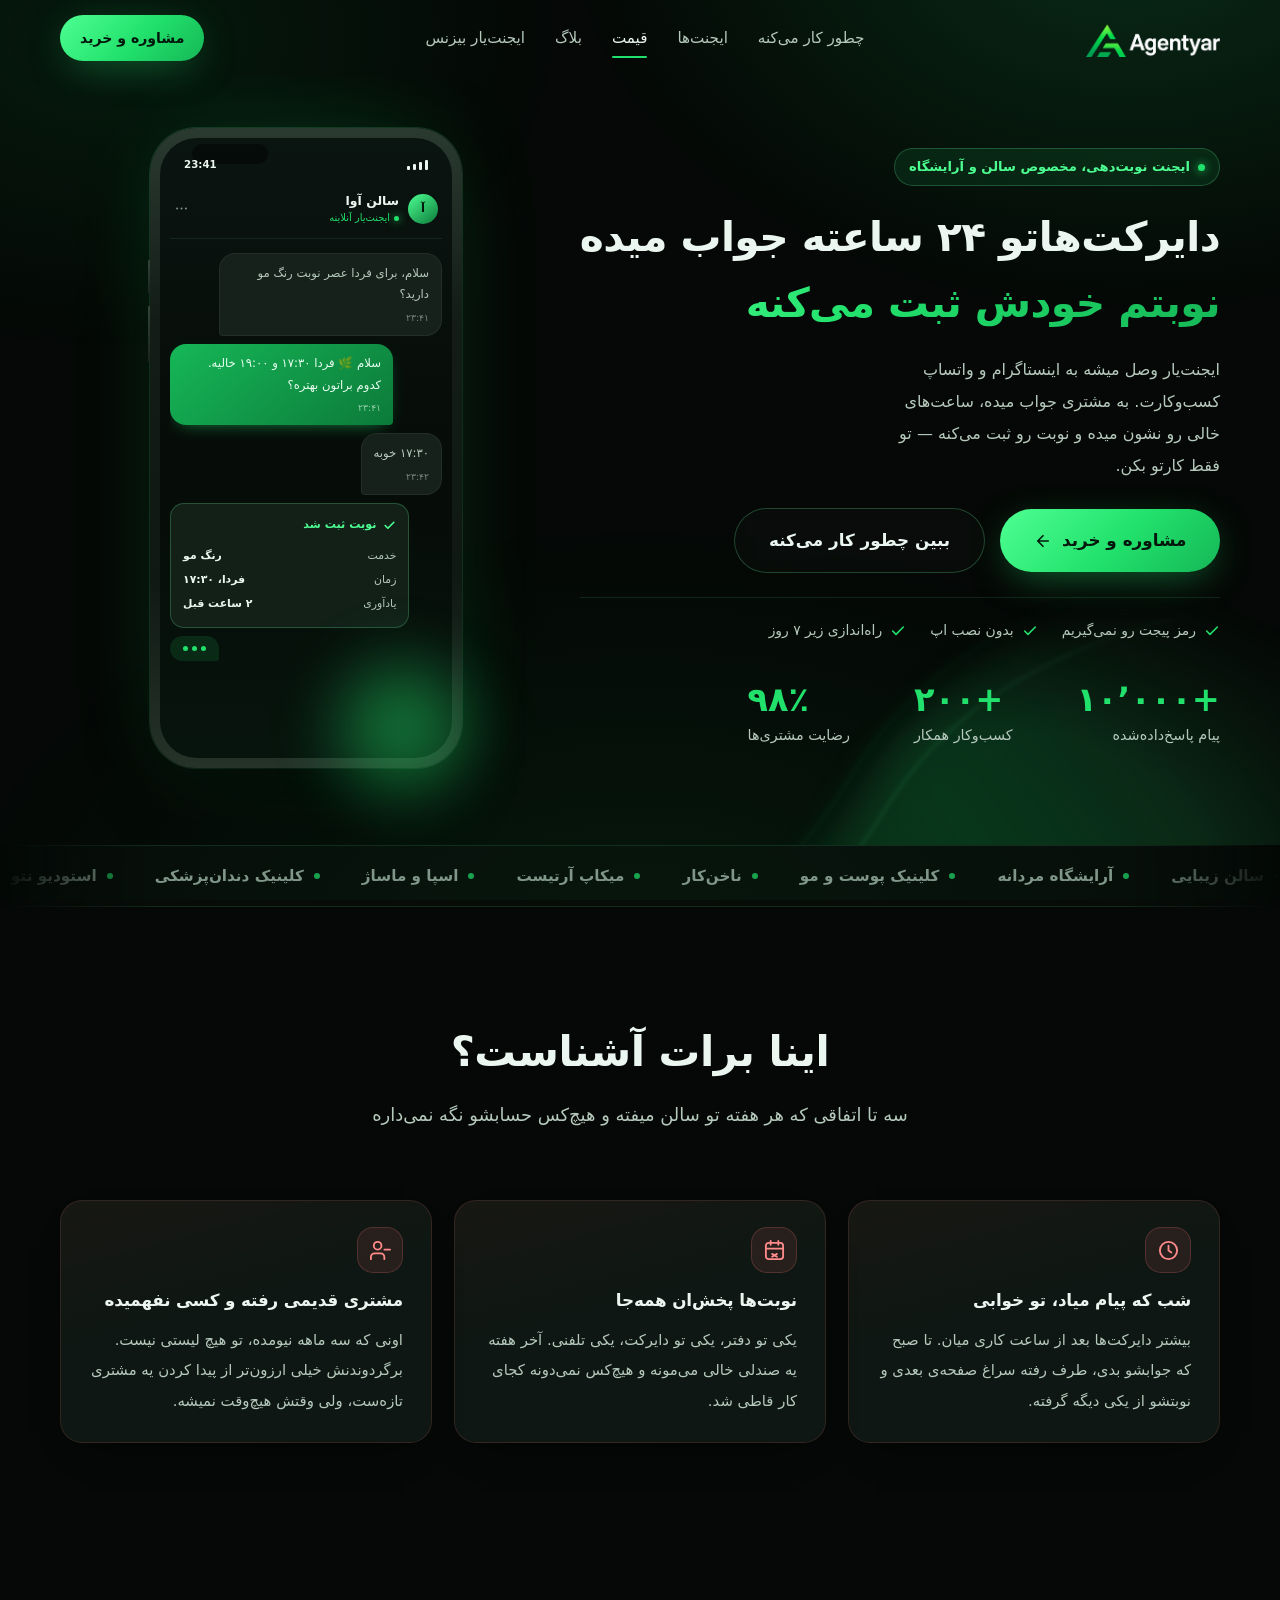
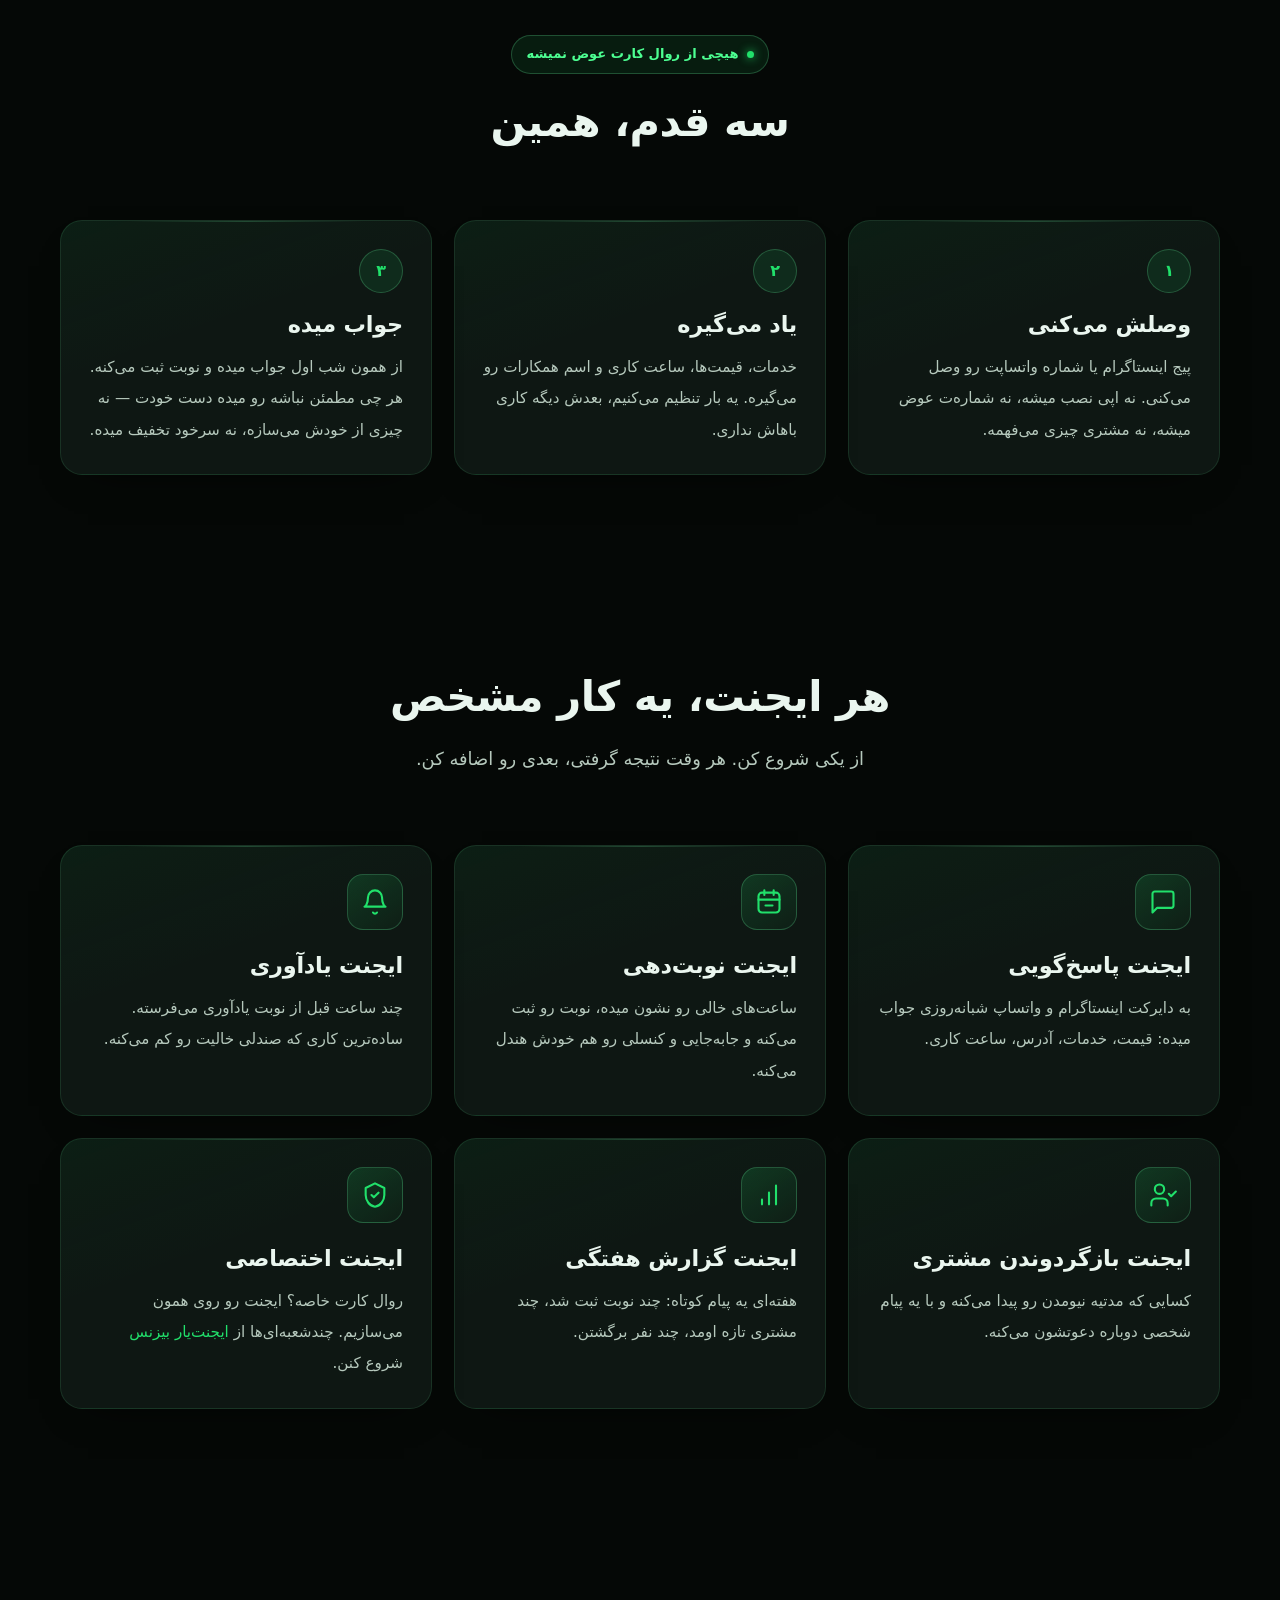
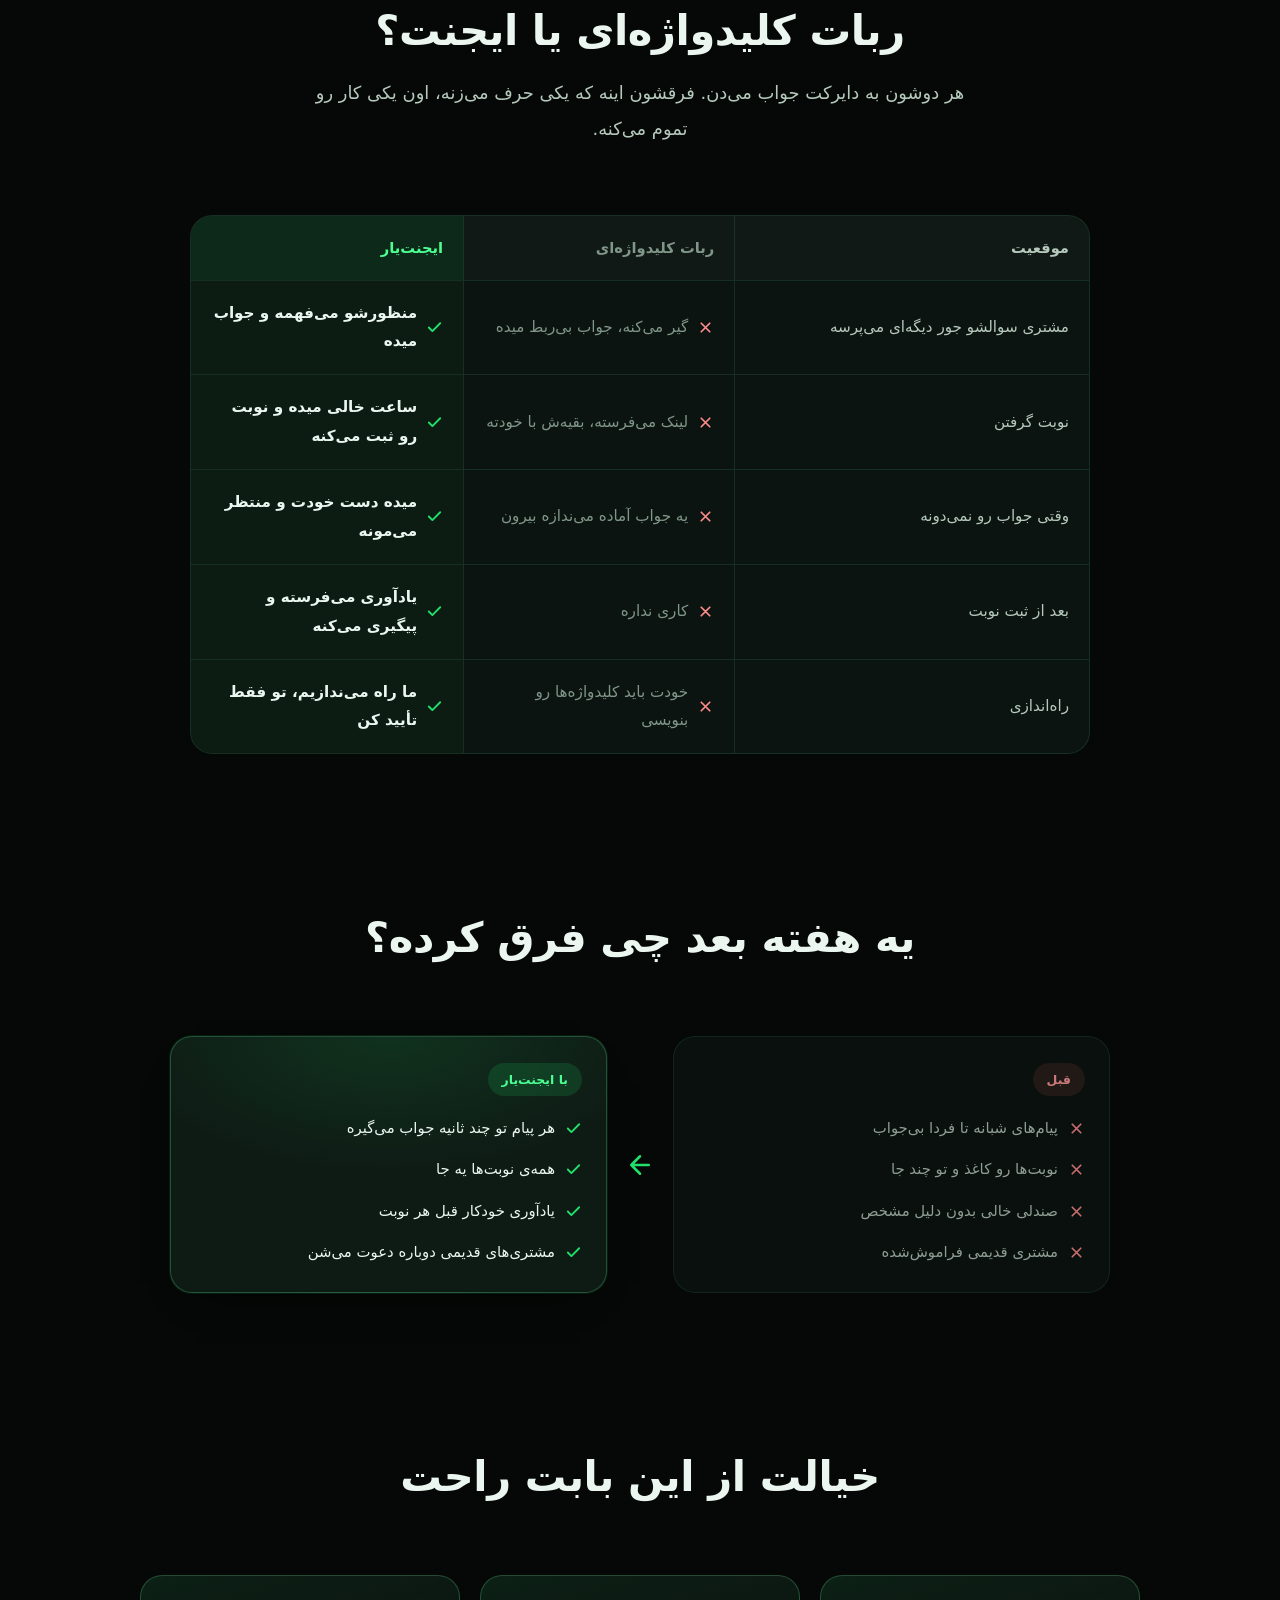
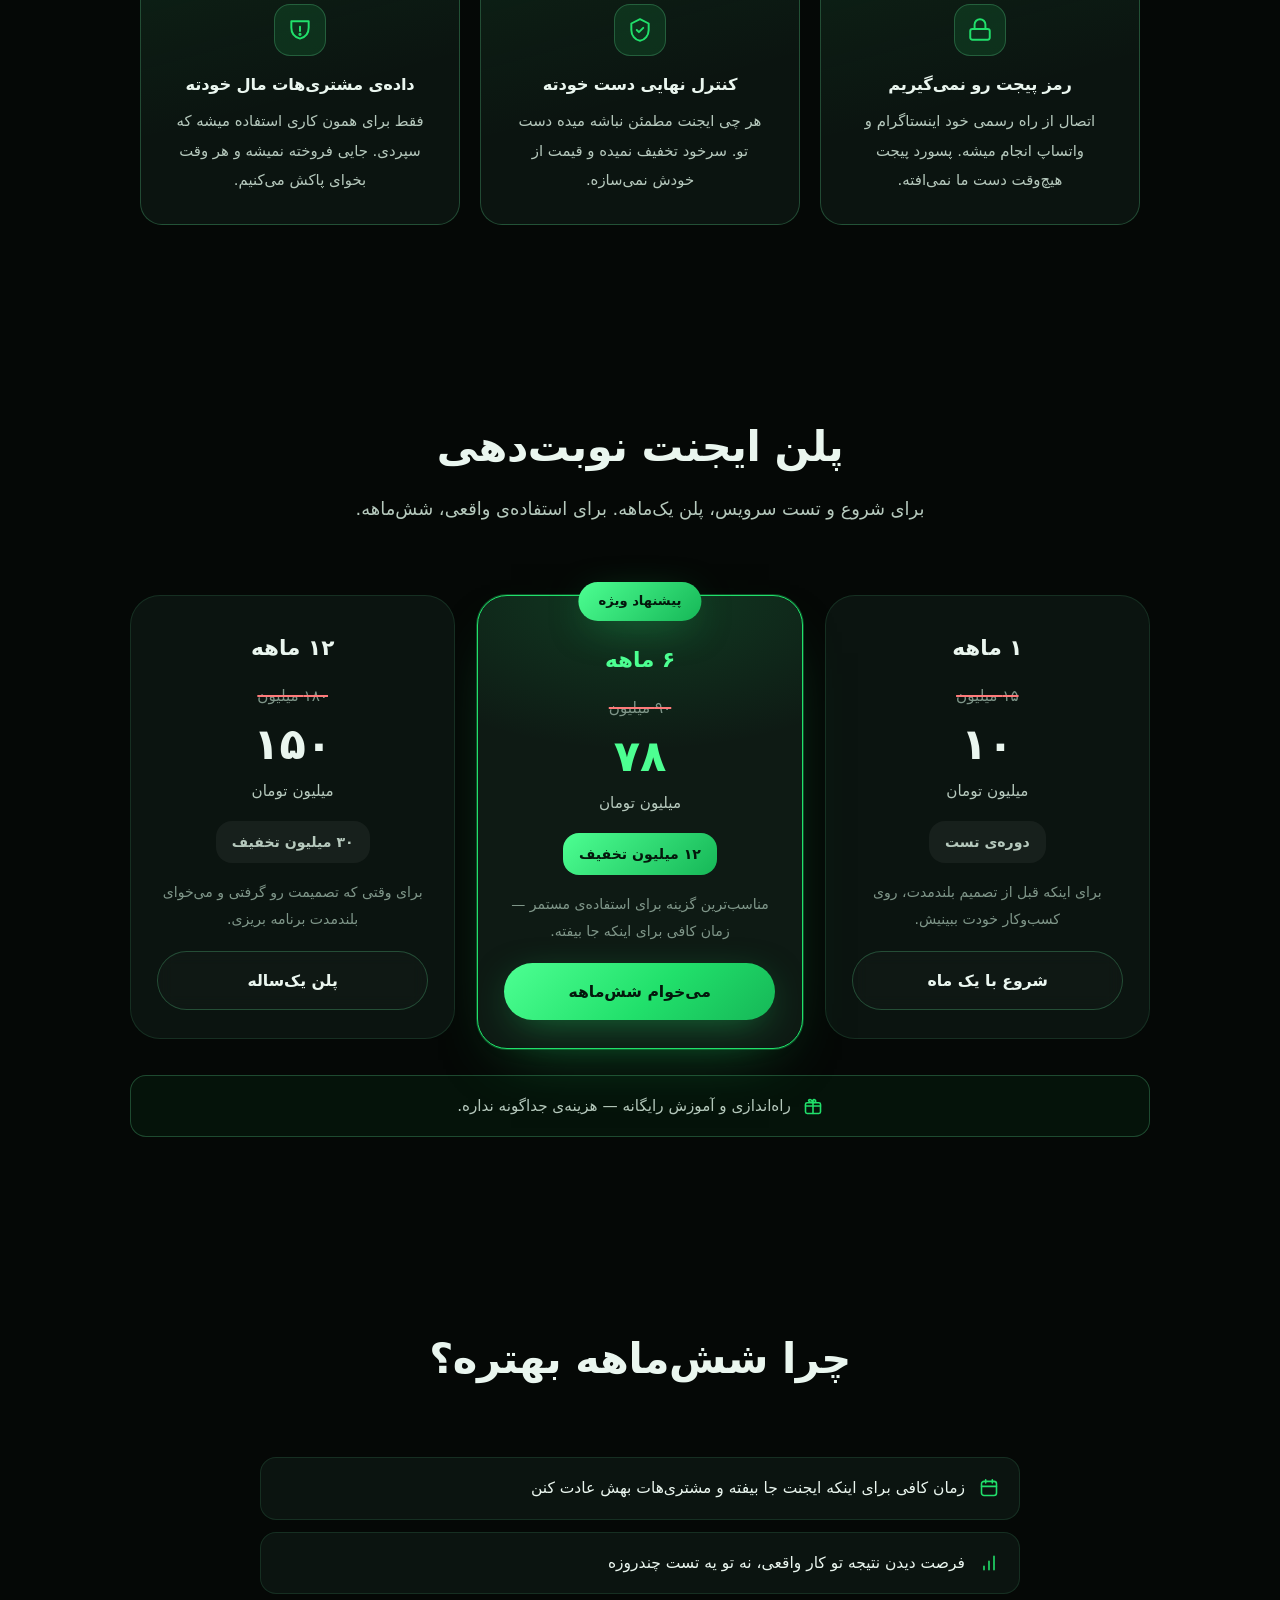
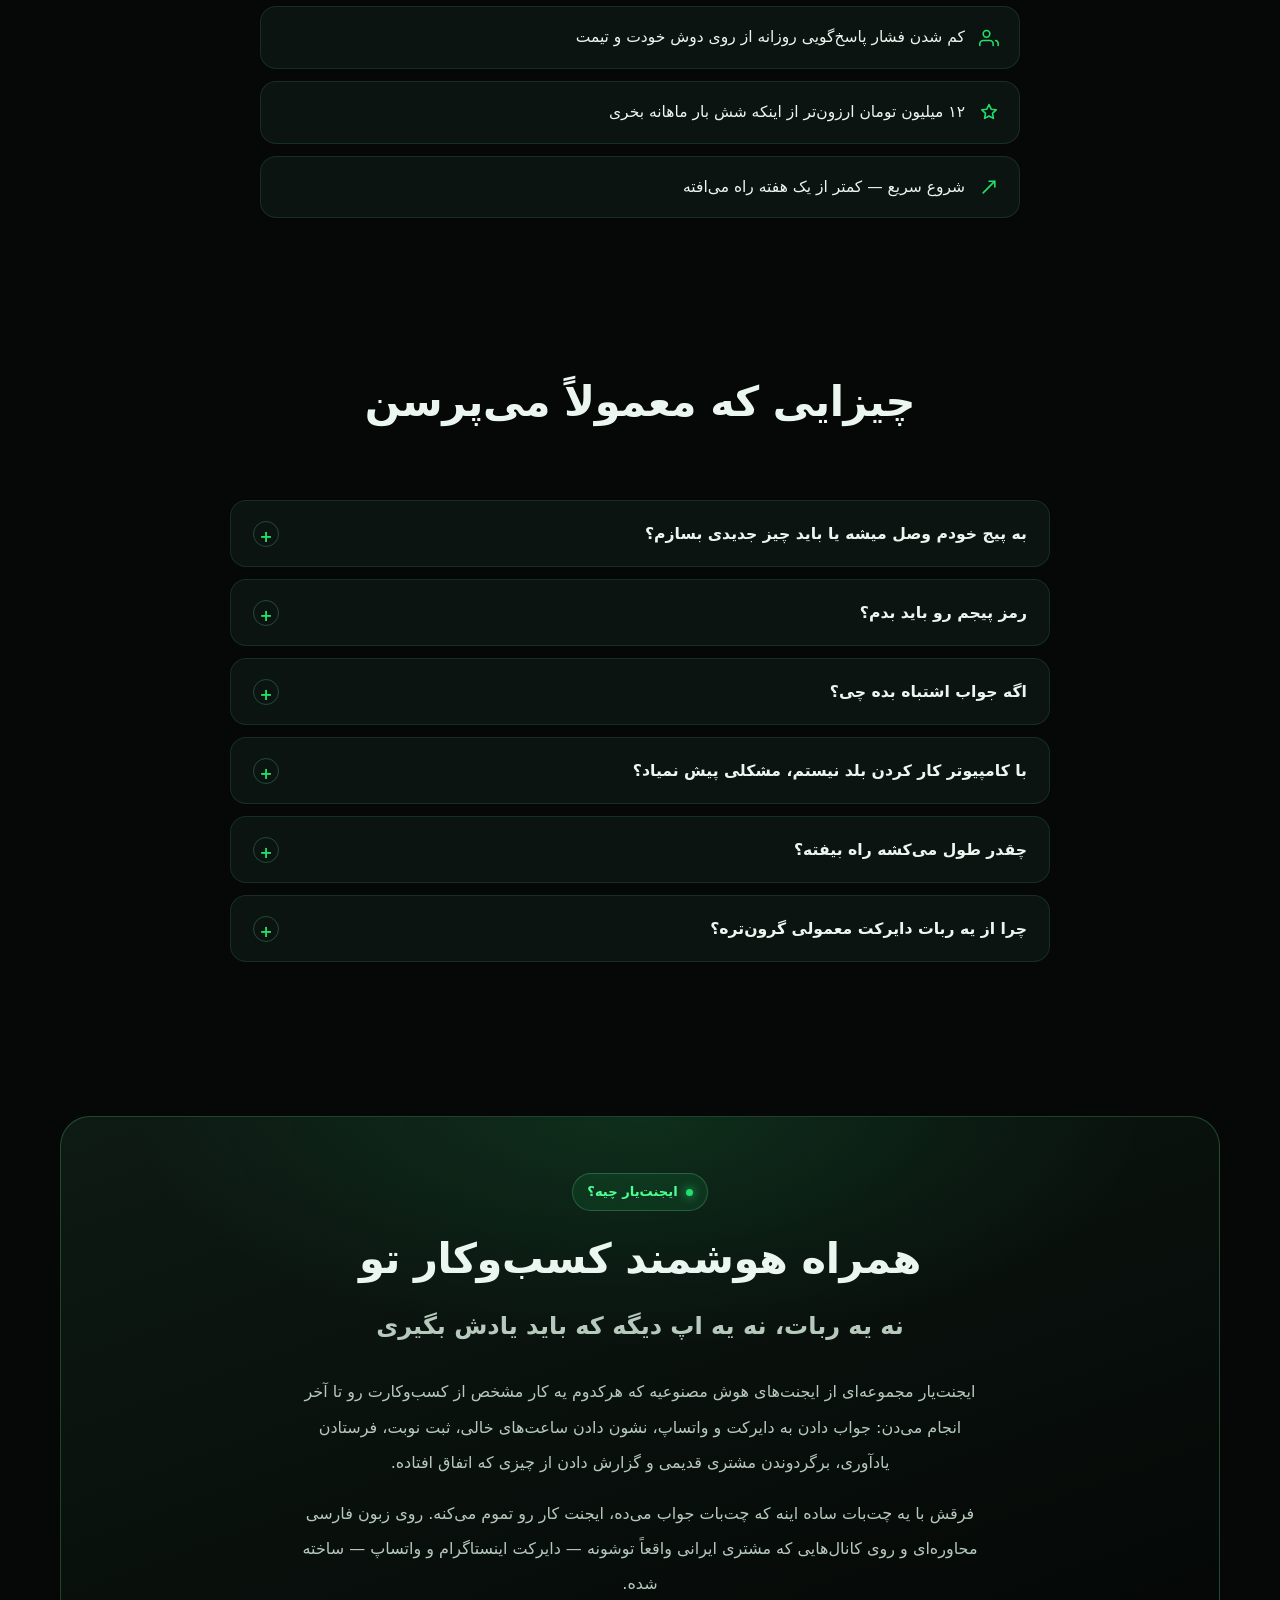
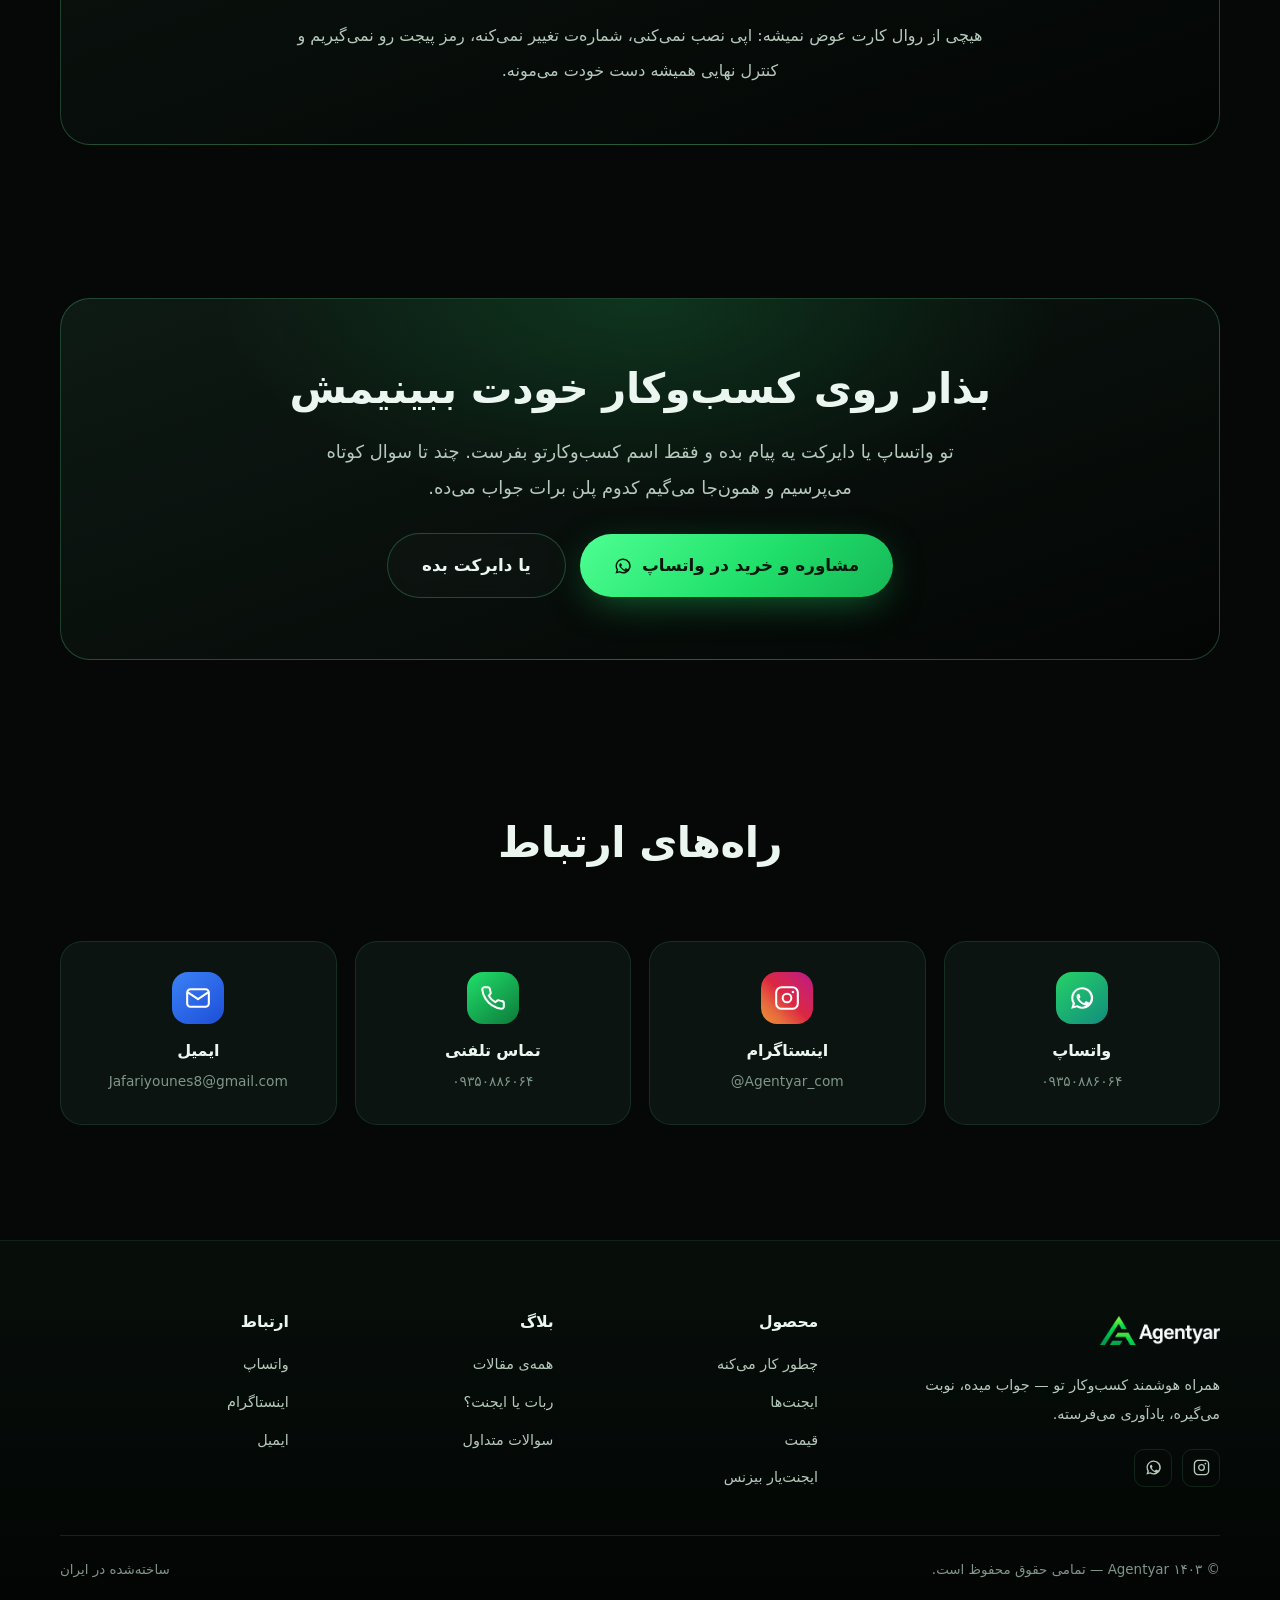
==== commit 1ee8f68c: "Add files via upload" ====
--- a/index.html
+++ b/index.html
@@ -3,8 +3,8 @@
 <head>
 <meta charset="UTF-8">
 <meta name="viewport" content="width=device-width, initial-scale=1">
-<title>ایجنت‌یار | دستیار هوش مصنوعی سالن و آرایشگاه</title>
-<meta name="description" content="ایجنت‌یار به اینستاگرام و واتساپ سالن شما وصل می‌شود، ۲۴ ساعته به مشتری جواب می‌دهد، نوبت ثبت می‌کند و یادآوری می‌فرستد — بدون نصب اپ و بدون نیروی اضافه.">
+<title>ایجنت‌یار | همراه هوشمند کسب‌وکار تو</title>
+<meta name="description" content="ایجنت‌یار به اینستاگرام و واتساپ کسب‌وکارت وصل میشه، ۲۴ ساعته به مشتری جواب میده، ساعت خالی رو نشون میده و نوبت رو ثبت می‌کنه. بدون نصب اپ و بدون گرفتن رمز پیج.">
 <meta name="theme-color" content="#050806">
 <meta name="author" content="Agentyar">
 <link rel="canonical" href="https://agentyar.com/">
@@ -12,8 +12,8 @@
 <meta property="og:type" content="website">
 <meta property="og:locale" content="fa_IR">
 <meta property="og:site_name" content="Agentyar">
-<meta property="og:title" content="ایجنت‌یار | دستیار هوش مصنوعی سالن و آرایشگاه">
-<meta property="og:description" content="دایرکت‌هایت را ۲۴ ساعته جواب می‌دهد و نوبت را خودش ثبت می‌کند.">
+<meta property="og:title" content="ایجنت‌یار | همراه هوشمند کسب‌وکار تو">
+<meta property="og:description" content="دایرکت‌هاتو ۲۴ ساعته جواب میده، نوبتم خودش ثبت می‌کنه.">
 <meta property="og:url" content="https://agentyar.com/">
 <meta property="og:image" content="https://agentyar.com/og-image.png">
 <meta name="twitter:card" content="summary_large_image">
@@ -39,7 +39,8 @@
   "alternateName": "Agentyar",
   "url": "https://agentyar.com/",
   "logo": "https://agentyar.com/logo.png",
-  "description": "دستیار هوش مصنوعی برای سالن‌ها و آرایشگاه‌ها: پاسخ‌گویی به دایرکت، ثبت نوبت و یادآوری",
+  "slogan": "همراه هوشمند کسب‌وکار تو",
+  "description": "ایجنت هوش مصنوعی نوبت‌دهی و پاسخ‌گویی برای سالن‌ها، آرایشگاه‌ها و کلینیک‌ها",
   "email": "Jafariyounes8@gmail.com",
   "sameAs": ["https://instagram.com/agentyar_com"]
 }
@@ -48,23 +49,25 @@
 <body>
 <a class="skip-link" href="#main">پرش به محتوای اصلی</a>
 
+<div class="progress" aria-hidden="true"><div class="progress__bar" id="progressBar"></div></div>
+
 <!-- ================= هدر ================= -->
 <header class="site-header" id="siteHeader">
   <div class="container site-header__inner">
     <a class="logo" href="index.html" aria-label="ایجنت‌یار — صفحه اصلی">
-      <img class="logo__img" src="logo.png" alt="ایجنت‌یار" width="120" height="34">
+      <img class="logo__img" src="logo.png" alt="ایجنت‌یار" width="134" height="38">
     </a>
 
     <nav class="nav" aria-label="ناوبری اصلی">
-      <a href="#how">چطور کار می‌کند</a>
+      <a href="#how">چطور کار می‌کنه</a>
       <a href="#agents">ایجنت‌ها</a>
       <a href="#pricing">قیمت</a>
       <a href="blog.html">بلاگ</a>
-      <a href="business.html">بیزنس</a>
+      <a href="business.html">ایجنت‌یار بیزنس</a>
     </nav>
 
     <div class="header__actions">
-      <a class="btn btn--primary btn--sm" href="https://wa.me/989350886064?text=%D8%B3%D9%84%D8%A7%D9%85%D8%8C%20%D8%A7%D8%B2%20%D8%B3%D8%A7%DB%8C%D8%AA%20%D8%A7%DB%8C%D8%AC%D9%86%D8%AA%E2%80%8C%DB%8C%D8%A7%D8%B1%20%D8%A7%D9%88%D9%85%D8%AF%D9%85.%20%D9%85%DB%8C%E2%80%8C%D8%AE%D9%88%D8%A7%D9%85%20%D8%A8%D8%B1%D8%A7%DB%8C%20%DA%A9%D8%B3%D8%A8%E2%80%8C%D9%88%DA%A9%D8%A7%D8%B1%D9%85%20%D8%A7%D9%85%D8%AA%D8%AD%D8%A7%D9%86%D8%B4%20%DA%A9%D9%86%D9%85.">رایگان امتحان کن</a>
+      <a class="btn btn--primary btn--sm" href="https://wa.me/989350886064?text=%D8%B3%D9%84%D8%A7%D9%85%D8%8C%20%D8%A7%D8%B2%20%D8%B3%D8%A7%DB%8C%D8%AA%20%D8%A7%DB%8C%D8%AC%D9%86%D8%AA%E2%80%8C%DB%8C%D8%A7%D8%B1%20%D8%A7%D9%88%D9%85%D8%AF%D9%85.%20%D8%A7%D8%B3%D9%85%20%DA%A9%D8%B3%D8%A8%E2%80%8C%D9%88%DA%A9%D8%A7%D8%B1%D9%85%3A%20">مشاوره و خرید</a>
       <button class="burger" id="burger" aria-label="باز کردن منو" aria-expanded="false" aria-controls="drawer">
         <svg viewBox="0 0 24 24" fill="none" stroke="currentColor" stroke-width="2" stroke-linecap="round"><path d="M3 6h18M3 12h18M3 18h18"/></svg>
       </button>
@@ -79,25 +82,29 @@
     <img class="hero__wave" src="hero-wave.svg" alt="" aria-hidden="true">
     <div class="container hero__inner">
       <div>
-        <span class="eyebrow">ساخته‌شده برای سالن‌ها و آرایشگاه‌های ایران</span>
+        <span class="eyebrow">ایجنت نوبت‌دهی، مخصوص سالن و آرایشگاه</span>
         <h1 class="h-display">
-          دایرکت‌ها را ۲۴ ساعته جواب می‌دهد<br>
-          <span class="grad-text">و نوبت را خودش ثبت می‌کند</span>
+          <span class="line">دایرکت‌هاتو ۲۴ ساعته جواب میده</span>
+          <span class="line grad-text">نوبتم خودش ثبت می‌کنه</span>
         </h1>
         <p class="lead">
-          ایجنت‌یار به اینستاگرام و واتساپ سالن تو وصل می‌شود، به مشتری جواب می‌دهد،
-          نوبت می‌گیرد و یادآوری می‌فرستد — بدون اینکه کسی پشت گوشی بنشیند.
+          ایجنت‌یار وصل میشه به اینستاگرام و واتساپ کسب‌وکارت. به مشتری جواب میده،
+          ساعت‌های خالی رو نشون میده و نوبت رو ثبت می‌کنه — تو فقط کارتو بکن.
         </p>
 
         <div class="btn-row">
-          <a class="btn btn--primary btn--lg" href="https://wa.me/989350886064?text=%D8%B3%D9%84%D8%A7%D9%85%D8%8C%20%D8%A7%D8%B2%20%D8%B3%D8%A7%DB%8C%D8%AA%20%D8%A7%DB%8C%D8%AC%D9%86%D8%AA%E2%80%8C%DB%8C%D8%A7%D8%B1%20%D8%A7%D9%88%D9%85%D8%AF%D9%85.%20%D9%85%DB%8C%E2%80%8C%D8%AE%D9%88%D8%A7%D9%85%20%D8%A8%D8%B1%D8%A7%DB%8C%20%DA%A9%D8%B3%D8%A8%E2%80%8C%D9%88%DA%A9%D8%A7%D8%B1%D9%85%20%D8%A7%D9%85%D8%AA%D8%AD%D8%A7%D9%86%D8%B4%20%DA%A9%D9%86%D9%85.">
-            رایگان امتحان کن
+          <a class="btn btn--primary btn--lg" href="https://wa.me/989350886064?text=%D8%B3%D9%84%D8%A7%D9%85%D8%8C%20%D8%A7%D8%B2%20%D8%B3%D8%A7%DB%8C%D8%AA%20%D8%A7%DB%8C%D8%AC%D9%86%D8%AA%E2%80%8C%DB%8C%D8%A7%D8%B1%20%D8%A7%D9%88%D9%85%D8%AF%D9%85.%20%D8%A7%D8%B3%D9%85%20%DA%A9%D8%B3%D8%A8%E2%80%8C%D9%88%DA%A9%D8%A7%D8%B1%D9%85%3A%20">
+            مشاوره و خرید
             <svg viewBox="0 0 24 24" fill="none" stroke="currentColor" stroke-width="2.2" stroke-linecap="round" stroke-linejoin="round"><path d="M19 12H5M12 19l-7-7 7-7"/></svg>
           </a>
-          <a class="btn btn--ghost btn--lg" href="#how">ببین چطور کار می‌کند</a>
+          <a class="btn btn--ghost btn--lg" href="#how">ببین چطور کار می‌کنه</a>
         </div>
 
         <div class="trustbar">
+          <span>
+            <svg viewBox="0 0 24 24" fill="none" stroke="currentColor" stroke-width="2.4" stroke-linecap="round" stroke-linejoin="round"><path d="M20 6 9 17l-5-5"/></svg>
+            رمز پیجت رو نمی‌گیریم
+          </span>
           <span>
             <svg viewBox="0 0 24 24" fill="none" stroke="currentColor" stroke-width="2.4" stroke-linecap="round" stroke-linejoin="round"><path d="M20 6 9 17l-5-5"/></svg>
             بدون نصب اپ
@@ -106,10 +113,6 @@
             <svg viewBox="0 0 24 24" fill="none" stroke="currentColor" stroke-width="2.4" stroke-linecap="round" stroke-linejoin="round"><path d="M20 6 9 17l-5-5"/></svg>
             راه‌اندازی زیر ۷ روز
           </span>
-          <span>
-            <svg viewBox="0 0 24 24" fill="none" stroke="currentColor" stroke-width="2.4" stroke-linecap="round" stroke-linejoin="round"><path d="M20 6 9 17l-5-5"/></svg>
-            کنترل نهایی همیشه با خودت
-          </span>
         </div>
 
         <div class="stats">
@@ -123,7 +126,7 @@
           </div>
           <div class="stat">
             <div class="stat__num" data-count="98" data-suffix="٪" dir="ltr">۹۸٪</div>
-            <div class="stat__label">رضایت مشتریان</div>
+            <div class="stat__label">رضایت مشتری‌ها</div>
           </div>
         </div>
       </div>
@@ -142,7 +145,7 @@
               <span class="phone__avatar">آ</span>
               <span class="phone__who">
                 <b>سالن آوا</b>
-                <span>ایجنت‌یار آنلاین است</span>
+                <span>ایجنت‌یار آنلاینه</span>
               </span>
               <span class="phone__bar-menu">
                 <svg viewBox="0 0 24 24" fill="currentColor"><circle cx="5" cy="12" r="1.6"/><circle cx="12" cy="12" r="1.6"/><circle cx="19" cy="12" r="1.6"/></svg>
@@ -156,7 +159,7 @@
               </div>
 
               <div class="msg msg--us" style="animation-delay:.7s">
-                سلام 🌿 فردا ساعت ۱۷:۳۰ و ۱۹:۰۰ خالیه. کدوم براتون بهتره؟
+                سلام 🌿 فردا ۱۷:۳۰ و ۱۹:۰۰ خالیه. کدوم براتون بهتره؟
                 <span class="msg__time">۲۳:۴۱</span>
               </div>
 
@@ -184,12 +187,24 @@
     </div>
   </section>
 
+  <!-- ================= نوار کسب‌وکارها ================= -->
+  <div class="marquee" aria-hidden="true">
+    <div class="marquee__track">
+      <span>سالن زیبایی</span><span>آرایشگاه مردانه</span><span>کلینیک پوست و مو</span>
+      <span>ناخن‌کار</span><span>میکاپ آرتیست</span><span>اسپا و ماساژ</span>
+      <span>کلینیک دندان‌پزشکی</span><span>استودیو تتو</span>
+      <span>سالن زیبایی</span><span>آرایشگاه مردانه</span><span>کلینیک پوست و مو</span>
+      <span>ناخن‌کار</span><span>میکاپ آرتیست</span><span>اسپا و ماساژ</span>
+      <span>کلینیک دندان‌پزشکی</span><span>استودیو تتو</span>
+    </div>
+  </div>
+
   <!-- ================= ۲. مشکل ================= -->
   <section class="section" id="problem">
     <div class="container">
       <div class="section-head reveal">
-        <h2>اگر این‌ها برایت آشناست، ایجنت‌یار برای توست</h2>
-        <p class="lead">سه چیزی که هر روز در سالن اتفاق می‌افتد و کسی حسابش را نگه نمی‌دارد</p>
+        <h2>اینا برات آشناست؟</h2>
+        <p class="lead">سه تا اتفاقی که هر هفته تو سالن میفته و هیچ‌کس حسابشو نگه نمی‌داره</p>
       </div>
 
       <div class="grid grid--3">
@@ -197,52 +212,52 @@
           <div class="pain__ic">
             <svg viewBox="0 0 24 24" fill="none" stroke="currentColor" stroke-width="1.9" stroke-linecap="round" stroke-linejoin="round"><circle cx="12" cy="12" r="9"/><path d="M12 7v5l3 2"/></svg>
           </div>
-          <h3>دایرکت شبانه بی‌جواب می‌ماند</h3>
-          <p>مشتری ساعت یازده شب پیام می‌دهد. تا فردا صبح که جوابش را بدهی، رفته سراغ صفحه‌ی بعدی. بیشترین پیام‌ها دقیقاً وقتی می‌آیند که سالن بسته است.</p>
+          <h3>شب که پیام میاد، تو خوابی</h3>
+          <p>بیشتر دایرکت‌ها بعد از ساعت کاری میان. تا صبح که جوابشو بدی، طرف رفته سراغ صفحه‌ی بعدی و نوبتشو از یکی دیگه گرفته.</p>
         </article>
 
         <article class="pain reveal">
           <div class="pain__ic">
             <svg viewBox="0 0 24 24" fill="none" stroke="currentColor" stroke-width="1.9" stroke-linecap="round" stroke-linejoin="round"><rect x="3" y="4" width="18" height="17" rx="3"/><path d="M8 2v4M16 2v4M3 10h18"/><path d="m9.5 15.5 5 3"/><path d="m14.5 15.5-5 3"/></svg>
           </div>
-          <h3>نوبت‌ها جابه‌جا و فراموش می‌شوند</h3>
-          <p>یکی در دفتر، یکی در دایرکت، یکی تلفنی. آخر هفته یک صندلی خالی می‌ماند و هیچ‌کس نمی‌داند کجای کار اشتباه شد.</p>
+          <h3>نوبت‌ها پخش‌ان همه‌جا</h3>
+          <p>یکی تو دفتر، یکی تو دایرکت، یکی تلفنی. آخر هفته یه صندلی خالی می‌مونه و هیچ‌کس نمی‌دونه کجای کار قاطی شد.</p>
         </article>
 
         <article class="pain reveal">
           <div class="pain__ic">
             <svg viewBox="0 0 24 24" fill="none" stroke="currentColor" stroke-width="1.9" stroke-linecap="round" stroke-linejoin="round"><path d="M16 21v-2a4 4 0 0 0-4-4H6a4 4 0 0 0-4 4v2"/><circle cx="9" cy="7" r="4"/><path d="M22 11h-6"/></svg>
           </div>
-          <h3>مشتری قدیمی برمی‌نگردد و کسی نمی‌فهمد</h3>
-          <p>کسی که سه ماه است نیامده، در هیچ لیستی نیست. جذب مشتری تازه چند برابر گران‌تر از برگرداندن اوست، ولی پیگیری‌اش هیچ‌وقت وقت نمی‌شود.</p>
-        </article>
-      </div>
-    </div>
-  </section>
-
-  <!-- ================= ۳. چطور کار می‌کند ================= -->
+          <h3>مشتری قدیمی رفته و کسی نفهمیده</h3>
+          <p>اونی که سه ماهه نیومده، تو هیچ لیستی نیست. برگردوندنش خیلی ارزون‌تر از پیدا کردن یه مشتری تازه‌ست، ولی وقتش هیچ‌وقت نمیشه.</p>
+        </article>
+      </div>
+    </div>
+  </section>
+
+  <!-- ================= ۳. چطور کار می‌کنه ================= -->
   <section class="section section--tight" id="how">
     <div class="container">
       <div class="section-head reveal">
-        <span class="eyebrow">سه قدم، بدون هیچ تغییری در روال کارت</span>
-        <h2>چطور کار می‌کند</h2>
+        <span class="eyebrow">هیچی از روال کارت عوض نمیشه</span>
+        <h2>سه قدم، همین</h2>
       </div>
 
       <div class="grid grid--3 steps">
         <article class="card step reveal">
           <div class="step__num">۱</div>
-          <h3>وصل می‌کنی</h3>
-          <p>پیج اینستاگرام یا شماره واتساپ سالن را وصل می‌کنی. نه اپی نصب می‌شود، نه شماره‌ات عوض می‌شود، نه مشتری متوجه تغییری می‌شود.</p>
+          <h3>وصلش می‌کنی</h3>
+          <p>پیج اینستاگرام یا شماره واتساپت رو وصل می‌کنی. نه اپی نصب میشه، نه شماره‌ت عوض میشه، نه مشتری چیزی می‌فهمه.</p>
         </article>
         <article class="card step reveal">
           <div class="step__num">۲</div>
-          <h3>یاد می‌گیرد</h3>
-          <p>خدمات، قیمت‌ها، ساعت کاری، اسم آرایشگرها و لحن خودت را می‌گیرد. یک بار تنظیم، بعد دیگر کاری ندارد.</p>
+          <h3>یاد می‌گیره</h3>
+          <p>خدمات، قیمت‌ها، ساعت کاری و اسم همکارات رو می‌گیره. یه بار تنظیم می‌کنیم، بعدش دیگه کاری باهاش نداری.</p>
         </article>
         <article class="card step reveal">
           <div class="step__num">۳</div>
-          <h3>جواب می‌دهد</h3>
-          <p>از همان لحظه به پیام‌ها جواب می‌دهد و نوبت ثبت می‌کند. هر چیزی که مطمئن نباشد را به خودت ارجاع می‌دهد — نه چیزی از خودش می‌سازد، نه سرخود تخفیف می‌دهد.</p>
+          <h3>جواب میده</h3>
+          <p>از همون شب اول جواب میده و نوبت ثبت می‌کنه. هر چی مطمئن نباشه رو میده دست خودت — نه چیزی از خودش می‌سازه، نه سرخود تخفیف میده.</p>
         </article>
       </div>
     </div>
@@ -252,8 +267,8 @@
   <section class="section" id="agents">
     <div class="container">
       <div class="section-head reveal">
-        <h2>هر ایجنت، یک کار مشخص</h2>
-        <p class="lead">از یکی شروع کن. هر وقت جواب گرفتی، بعدی را اضافه کن.</p>
+        <h2>هر ایجنت، یه کار مشخص</h2>
+        <p class="lead">از یکی شروع کن. هر وقت نتیجه گرفتی، بعدی رو اضافه کن.</p>
       </div>
 
       <div class="grid grid--3">
@@ -262,7 +277,7 @@
             <svg viewBox="0 0 24 24" fill="none" stroke="currentColor" stroke-width="1.8" stroke-linecap="round" stroke-linejoin="round"><path d="M21 15a2 2 0 0 1-2 2H7l-4 4V5a2 2 0 0 1 2-2h14a2 2 0 0 1 2 2z"/></svg>
           </div>
           <h3>ایجنت پاسخ‌گویی</h3>
-          <p>به دایرکت اینستاگرام و واتساپ شبانه‌روزی جواب می‌دهد: قیمت، خدمات، آدرس، ساعت کاری.</p>
+          <p>به دایرکت اینستاگرام و واتساپ شبانه‌روزی جواب میده: قیمت، خدمات، آدرس، ساعت کاری.</p>
         </article>
 
         <article class="card reveal">
@@ -270,7 +285,7 @@
             <svg viewBox="0 0 24 24" fill="none" stroke="currentColor" stroke-width="1.8" stroke-linecap="round" stroke-linejoin="round"><rect x="3" y="4" width="18" height="17" rx="3"/><path d="M8 2v4M16 2v4M3 10h18M9 15h6"/></svg>
           </div>
           <h3>ایجنت نوبت‌دهی</h3>
-          <p>نوبت خالی را پیشنهاد می‌دهد، ثبت می‌کند و جابه‌جایی و کنسلی را هم خودش مدیریت می‌کند.</p>
+          <p>ساعت‌های خالی رو نشون میده، نوبت رو ثبت می‌کنه و جابه‌جایی و کنسلی رو هم خودش هندل می‌کنه.</p>
         </article>
 
         <article class="card reveal">
@@ -278,15 +293,15 @@
             <svg viewBox="0 0 24 24" fill="none" stroke="currentColor" stroke-width="1.8" stroke-linecap="round" stroke-linejoin="round"><path d="M18 8a6 6 0 1 0-12 0c0 7-3 8-3 8h18s-3-1-3-8"/><path d="M13.7 21a2 2 0 0 1-3.4 0"/></svg>
           </div>
           <h3>ایجنت یادآوری</h3>
-          <p>چند ساعت قبل از نوبت یادآوری می‌فرستد. ساده‌ترین راه برای کم کردن صندلی خالی.</p>
+          <p>چند ساعت قبل از نوبت یادآوری می‌فرسته. ساده‌ترین کاری که صندلی خالیت رو کم می‌کنه.</p>
         </article>
 
         <article class="card reveal">
           <div class="card__icon">
             <svg viewBox="0 0 24 24" fill="none" stroke="currentColor" stroke-width="1.8" stroke-linecap="round" stroke-linejoin="round"><path d="M16 21v-2a4 4 0 0 0-4-4H6a4 4 0 0 0-4 4v2"/><circle cx="9" cy="7" r="4"/><path d="m17 11 2 2 4-4"/></svg>
           </div>
-          <h3>ایجنت بازگرداندن مشتری</h3>
-          <p>کسانی را که مدتی نیامده‌اند پیدا می‌کند و با یک پیام شخصی‌سازی‌شده دوباره دعوتشان می‌کند.</p>
+          <h3>ایجنت بازگردوندن مشتری</h3>
+          <p>کسایی که مدتیه نیومدن رو پیدا می‌کنه و با یه پیام شخصی دوباره دعوتشون می‌کنه.</p>
         </article>
 
         <article class="card reveal">
@@ -294,7 +309,7 @@
             <svg viewBox="0 0 24 24" fill="none" stroke="currentColor" stroke-width="1.8" stroke-linecap="round" stroke-linejoin="round"><path d="M12 20V10M18 20V4M6 20v-4"/></svg>
           </div>
           <h3>ایجنت گزارش هفتگی</h3>
-          <p>هر هفته یک پیام کوتاه: چند نوبت ثبت شد، چند مشتری تازه آمد، چند نفر برگشتند.</p>
+          <p>هفته‌ای یه پیام کوتاه: چند نوبت ثبت شد، چند مشتری تازه اومد، چند نفر برگشتن.</p>
         </article>
 
         <article class="card reveal">
@@ -302,39 +317,75 @@
             <svg viewBox="0 0 24 24" fill="none" stroke="currentColor" stroke-width="1.8" stroke-linecap="round" stroke-linejoin="round"><path d="M12 2 4 6v6c0 5 3.4 9.4 8 10 4.6-.6 8-5 8-10V6z"/><path d="m9 12 2 2 4-4"/></svg>
           </div>
           <h3>ایجنت اختصاصی</h3>
-          <p>اگر روال خاصی داری، ایجنت را روی همان می‌سازیم. مجموعه‌های چندشعبه‌ای از <a href="business.html" style="color:var(--brand)">ایجنت‌یار بیزنس</a> شروع کنند.</p>
-        </article>
-      </div>
-    </div>
-  </section>
-
-  <!-- ================= ۵. نتیجه ================= -->
+          <p>روال کارت خاصه؟ ایجنت رو روی همون می‌سازیم. چندشعبه‌ای‌ها از <a href="business.html" style="color:var(--brand)">ایجنت‌یار بیزنس</a> شروع کنن.</p>
+        </article>
+      </div>
+    </div>
+  </section>
+
+  <!-- ================= ۵. مقایسه ================= -->
+  <section class="section section--tight" id="vs">
+    <div class="container">
+      <div class="section-head reveal">
+        <h2>ربات کلیدواژه‌ای یا ایجنت؟</h2>
+        <p class="lead">هر دوشون به دایرکت جواب می‌دن. فرقشون اینه که یکی حرف می‌زنه، اون یکی کار رو تموم می‌کنه.</p>
+      </div>
+
+      <div class="vs reveal">
+        <div class="vs__row vs__head">
+          <div class="vs__label">موقعیت</div>
+          <div class="vs__other">ربات کلیدواژه‌ای</div>
+          <div class="vs__mine">ایجنت‌یار</div>
+        </div>
+
+        <div class="vs__row">
+          <div class="vs__label">مشتری سوالشو جور دیگه‌ای می‌پرسه</div>
+          <div class="vs__other"><svg viewBox="0 0 24 24" fill="none" stroke="currentColor" stroke-width="2.4" stroke-linecap="round"><path d="M18 6 6 18M6 6l12 12"/></svg>گیر می‌کنه، جواب بی‌ربط میده</div>
+          <div class="vs__mine"><svg viewBox="0 0 24 24" fill="none" stroke="currentColor" stroke-width="2.6" stroke-linecap="round" stroke-linejoin="round"><path d="M20 6 9 17l-5-5"/></svg>منظورشو می‌فهمه و جواب میده</div>
+        </div>
+
+        <div class="vs__row">
+          <div class="vs__label">نوبت گرفتن</div>
+          <div class="vs__other"><svg viewBox="0 0 24 24" fill="none" stroke="currentColor" stroke-width="2.4" stroke-linecap="round"><path d="M18 6 6 18M6 6l12 12"/></svg>لینک می‌فرسته، بقیه‌ش با خودته</div>
+          <div class="vs__mine"><svg viewBox="0 0 24 24" fill="none" stroke="currentColor" stroke-width="2.6" stroke-linecap="round" stroke-linejoin="round"><path d="M20 6 9 17l-5-5"/></svg>ساعت خالی میده و نوبت رو ثبت می‌کنه</div>
+        </div>
+
+        <div class="vs__row">
+          <div class="vs__label">وقتی جواب رو نمی‌دونه</div>
+          <div class="vs__other"><svg viewBox="0 0 24 24" fill="none" stroke="currentColor" stroke-width="2.4" stroke-linecap="round"><path d="M18 6 6 18M6 6l12 12"/></svg>یه جواب آماده می‌ندازه بیرون</div>
+          <div class="vs__mine"><svg viewBox="0 0 24 24" fill="none" stroke="currentColor" stroke-width="2.6" stroke-linecap="round" stroke-linejoin="round"><path d="M20 6 9 17l-5-5"/></svg>میده دست خودت و منتظر می‌مونه</div>
+        </div>
+
+        <div class="vs__row">
+          <div class="vs__label">بعد از ثبت نوبت</div>
+          <div class="vs__other"><svg viewBox="0 0 24 24" fill="none" stroke="currentColor" stroke-width="2.4" stroke-linecap="round"><path d="M18 6 6 18M6 6l12 12"/></svg>کاری نداره</div>
+          <div class="vs__mine"><svg viewBox="0 0 24 24" fill="none" stroke="currentColor" stroke-width="2.6" stroke-linecap="round" stroke-linejoin="round"><path d="M20 6 9 17l-5-5"/></svg>یادآوری می‌فرسته و پیگیری می‌کنه</div>
+        </div>
+
+        <div class="vs__row">
+          <div class="vs__label">راه‌اندازی</div>
+          <div class="vs__other"><svg viewBox="0 0 24 24" fill="none" stroke="currentColor" stroke-width="2.4" stroke-linecap="round"><path d="M18 6 6 18M6 6l12 12"/></svg>خودت باید کلیدواژه‌ها رو بنویسی</div>
+          <div class="vs__mine"><svg viewBox="0 0 24 24" fill="none" stroke="currentColor" stroke-width="2.6" stroke-linecap="round" stroke-linejoin="round"><path d="M20 6 9 17l-5-5"/></svg>ما راه می‌ندازیم، تو فقط تأیید کن</div>
+        </div>
+      </div>
+    </div>
+  </section>
+
+  <!-- ================= ۶. نتیجه ================= -->
   <section class="section section--tight" id="result">
     <div class="container">
       <div class="section-head reveal">
-        <h2>یک هفته بعد چه چیزی فرق کرده؟</h2>
+        <h2>یه هفته بعد چی فرق کرده؟</h2>
       </div>
 
       <div class="compare reveal">
         <div class="compare__col compare__col--before">
           <span class="compare__tag">قبل</span>
           <ul class="compare__list">
-            <li>
-              <svg viewBox="0 0 24 24" fill="none" stroke="currentColor" stroke-width="2.4" stroke-linecap="round"><path d="M18 6 6 18M6 6l12 12"/></svg>
-              پیام‌های شبانه تا فردا بی‌جواب
-            </li>
-            <li>
-              <svg viewBox="0 0 24 24" fill="none" stroke="currentColor" stroke-width="2.4" stroke-linecap="round"><path d="M18 6 6 18M6 6l12 12"/></svg>
-              نوبت‌ها روی کاغذ و در چند جا
-            </li>
-            <li>
-              <svg viewBox="0 0 24 24" fill="none" stroke="currentColor" stroke-width="2.4" stroke-linecap="round"><path d="M18 6 6 18M6 6l12 12"/></svg>
-              صندلی خالی بدون دلیل مشخص
-            </li>
-            <li>
-              <svg viewBox="0 0 24 24" fill="none" stroke="currentColor" stroke-width="2.4" stroke-linecap="round"><path d="M18 6 6 18M6 6l12 12"/></svg>
-              مشتری قدیمی فراموش‌شده
-            </li>
+            <li><svg viewBox="0 0 24 24" fill="none" stroke="currentColor" stroke-width="2.4" stroke-linecap="round"><path d="M18 6 6 18M6 6l12 12"/></svg>پیام‌های شبانه تا فردا بی‌جواب</li>
+            <li><svg viewBox="0 0 24 24" fill="none" stroke="currentColor" stroke-width="2.4" stroke-linecap="round"><path d="M18 6 6 18M6 6l12 12"/></svg>نوبت‌ها رو کاغذ و تو چند جا</li>
+            <li><svg viewBox="0 0 24 24" fill="none" stroke="currentColor" stroke-width="2.4" stroke-linecap="round"><path d="M18 6 6 18M6 6l12 12"/></svg>صندلی خالی بدون دلیل مشخص</li>
+            <li><svg viewBox="0 0 24 24" fill="none" stroke="currentColor" stroke-width="2.4" stroke-linecap="round"><path d="M18 6 6 18M6 6l12 12"/></svg>مشتری قدیمی فراموش‌شده</li>
           </ul>
         </div>
 
@@ -345,131 +396,261 @@
         <div class="compare__col compare__col--after">
           <span class="compare__tag">با ایجنت‌یار</span>
           <ul class="compare__list">
-            <li>
-              <svg viewBox="0 0 24 24" fill="none" stroke="currentColor" stroke-width="2.6" stroke-linecap="round" stroke-linejoin="round"><path d="M20 6 9 17l-5-5"/></svg>
-              هر پیام در چند ثانیه جواب می‌گیرد
-            </li>
-            <li>
-              <svg viewBox="0 0 24 24" fill="none" stroke="currentColor" stroke-width="2.6" stroke-linecap="round" stroke-linejoin="round"><path d="M20 6 9 17l-5-5"/></svg>
-              همه‌ی نوبت‌ها در یک جا
-            </li>
-            <li>
-              <svg viewBox="0 0 24 24" fill="none" stroke="currentColor" stroke-width="2.6" stroke-linecap="round" stroke-linejoin="round"><path d="M20 6 9 17l-5-5"/></svg>
-              یادآوری خودکار قبل از هر نوبت
-            </li>
-            <li>
-              <svg viewBox="0 0 24 24" fill="none" stroke="currentColor" stroke-width="2.6" stroke-linecap="round" stroke-linejoin="round"><path d="M20 6 9 17l-5-5"/></svg>
-              مشتری‌های قدیمی دوباره دعوت می‌شوند
-            </li>
+            <li><svg viewBox="0 0 24 24" fill="none" stroke="currentColor" stroke-width="2.6" stroke-linecap="round" stroke-linejoin="round"><path d="M20 6 9 17l-5-5"/></svg>هر پیام تو چند ثانیه جواب می‌گیره</li>
+            <li><svg viewBox="0 0 24 24" fill="none" stroke="currentColor" stroke-width="2.6" stroke-linecap="round" stroke-linejoin="round"><path d="M20 6 9 17l-5-5"/></svg>همه‌ی نوبت‌ها یه جا</li>
+            <li><svg viewBox="0 0 24 24" fill="none" stroke="currentColor" stroke-width="2.6" stroke-linecap="round" stroke-linejoin="round"><path d="M20 6 9 17l-5-5"/></svg>یادآوری خودکار قبل هر نوبت</li>
+            <li><svg viewBox="0 0 24 24" fill="none" stroke="currentColor" stroke-width="2.6" stroke-linecap="round" stroke-linejoin="round"><path d="M20 6 9 17l-5-5"/></svg>مشتری‌های قدیمی دوباره دعوت می‌شن</li>
           </ul>
         </div>
       </div>
     </div>
   </section>
 
-  <!-- ================= ۶. قیمت ================= -->
-  <section class="section section--tight" id="pricing">
-    <div class="container">
-      <div class="section-head reveal">
-        <h2>قیمت چطور حساب می‌شود؟</h2>
-      </div>
-
-      <div class="price-card reveal">
-        <h3>بر اساس اندازه‌ی کسب‌وکار و تعداد ایجنت‌ها</h3>
-        <p class="lead" style="max-width:52ch;margin-inline:auto">
-          یک سالن تک‌نفره با یک مجموعه‌ی چندشعبه‌ای یک قیمت نمی‌دهند.
-          برای همین به‌جای عدد ثابت، اول کسب‌وکارت را می‌بینیم.
-        </p>
-
-        <ul class="price-list">
-          <li>
-            <svg viewBox="0 0 24 24" fill="none" stroke="currentColor" stroke-width="2.6" stroke-linecap="round" stroke-linejoin="round"><path d="M20 6 9 17l-5-5"/></svg>
-            اشتراک ماهانه، بدون قرارداد بلندمدت
-          </li>
-          <li>
-            <svg viewBox="0 0 24 24" fill="none" stroke="currentColor" stroke-width="2.6" stroke-linecap="round" stroke-linejoin="round"><path d="M20 6 9 17l-5-5"/></svg>
-            دوره‌ی تست قبل از هر پرداخت
-          </li>
-          <li>
-            <svg viewBox="0 0 24 24" fill="none" stroke="currentColor" stroke-width="2.6" stroke-linecap="round" stroke-linejoin="round"><path d="M20 6 9 17l-5-5"/></svg>
-            با یک ایجنت شروع کن، هر وقت خواستی اضافه کن
-          </li>
-          <li>
-            <svg viewBox="0 0 24 24" fill="none" stroke="currentColor" stroke-width="2.6" stroke-linecap="round" stroke-linejoin="round"><path d="M20 6 9 17l-5-5"/></svg>
-            راه‌اندازی و آموزش، بدون هزینه‌ی جداگانه
-          </li>
-        </ul>
-
-        <div class="btn-row" style="justify-content:center">
-          <a class="btn btn--primary btn--lg" href="https://wa.me/989350886064?text=%D8%B3%D9%84%D8%A7%D9%85%D8%8C%20%D8%A7%D8%B2%20%D8%B3%D8%A7%DB%8C%D8%AA%20%D8%A7%DB%8C%D8%AC%D9%86%D8%AA%E2%80%8C%DB%8C%D8%A7%D8%B1%20%D8%A7%D9%88%D9%85%D8%AF%D9%85.%20%D9%85%DB%8C%E2%80%8C%D8%AE%D9%88%D8%A7%D9%85%20%D8%A8%D8%B1%D8%A7%DB%8C%20%DA%A9%D8%B3%D8%A8%E2%80%8C%D9%88%DA%A9%D8%A7%D8%B1%D9%85%20%D8%A7%D9%85%D8%AA%D8%AD%D8%A7%D9%86%D8%B4%20%DA%A9%D9%86%D9%85.">قیمت برای کسب‌وکار من چقدر می‌شود؟</a>
-        </div>
-      </div>
-    </div>
-  </section>
-
-  <!-- ================= ۷. رفع نگرانی ================= -->
+  <!-- ================= ۷. امنیت ================= -->
+  <section class="section section--tight" id="safety">
+    <div class="container">
+      <div class="section-head reveal">
+        <h2>خیالت از این بابت راحت</h2>
+      </div>
+
+      <div class="safe">
+        <article class="safe__item reveal">
+          <div class="safe__ic">
+            <svg viewBox="0 0 24 24" fill="none" stroke="currentColor" stroke-width="1.8" stroke-linecap="round" stroke-linejoin="round"><rect x="3" y="11" width="18" height="10" rx="2"/><path d="M7 11V7a5 5 0 0 1 10 0v4"/></svg>
+          </div>
+          <h3>رمز پیجت رو نمی‌گیریم</h3>
+          <p>اتصال از راه رسمی خود اینستاگرام و واتساپ انجام میشه. پسورد پیجت هیچ‌وقت دست ما نمی‌افته.</p>
+        </article>
+
+        <article class="safe__item reveal">
+          <div class="safe__ic">
+            <svg viewBox="0 0 24 24" fill="none" stroke="currentColor" stroke-width="1.8" stroke-linecap="round" stroke-linejoin="round"><path d="M12 2 4 6v6c0 5 3.4 9.4 8 10 4.6-.6 8-5 8-10V6z"/><path d="m9 12 2 2 4-4"/></svg>
+          </div>
+          <h3>کنترل نهایی دست خودته</h3>
+          <p>هر چی ایجنت مطمئن نباشه میده دست تو. سرخود تخفیف نمیده و قیمت از خودش نمی‌سازه.</p>
+        </article>
+
+        <article class="safe__item reveal">
+          <div class="safe__ic">
+            <svg viewBox="0 0 24 24" fill="none" stroke="currentColor" stroke-width="1.8" stroke-linecap="round" stroke-linejoin="round"><path d="M4 4h16v6c0 6-4 9-8 10-4-1-8-4-8-10z"/><path d="M12 9v4"/><circle cx="12" cy="16" r=".6" fill="currentColor"/></svg>
+          </div>
+          <h3>داده‌ی مشتری‌هات مال خودته</h3>
+          <p>فقط برای همون کاری استفاده میشه که سپردی. جایی فروخته نمیشه و هر وقت بخوای پاکش می‌کنیم.</p>
+        </article>
+      </div>
+    </div>
+  </section>
+
+  <!--
+  ============================================================================
+  ۸. نظرات مشتری‌ها — قالبش آماده است ولی عمداً خاموش گذاشته شده
+  ----------------------------------------------------------------------------
+  هر وقت دو سه تا مشتری واقعی داشتی، متن‌ها را با نظر خودشان عوض کن و این دو
+  خط کامنت (خط بالا و خط پایینِ این بلاک) را پاک کن تا بخش روی سایت بیاید.
+  نظر ساختگی ننوشتم — اولین چیزی که اعتماد را می‌برد همین است.
+  ============================================================================
+
+  <section class="section section--tight" id="quotes">
+    <div class="container">
+      <div class="section-head reveal">
+        <h2>کسب‌وکارهایی که با ما کار می‌کنن</h2>
+      </div>
+      <div class="quotes">
+        <article class="quote reveal">
+          <p>«متن نظر مشتری، با کلمات خودش.»</p>
+          <div class="quote__by">
+            <span class="quote__av">ن</span>
+            <span><b>نام مشتری</b><span>@پیج — نوع کسب‌وکار</span></span>
+          </div>
+        </article>
+        <article class="quote reveal">
+          <p>«متن نظر مشتری، با کلمات خودش.»</p>
+          <div class="quote__by">
+            <span class="quote__av">ن</span>
+            <span><b>نام مشتری</b><span>@پیج — نوع کسب‌وکار</span></span>
+          </div>
+        </article>
+        <article class="quote reveal">
+          <p>«متن نظر مشتری، با کلمات خودش.»</p>
+          <div class="quote__by">
+            <span class="quote__av">ن</span>
+            <span><b>نام مشتری</b><span>@پیج — نوع کسب‌وکار</span></span>
+          </div>
+        </article>
+      </div>
+    </div>
+  </section>
+
+  ============================================================================
+  -->
+
+  <!-- ================= ۹. قیمت ================= -->
+  <section class="section" id="pricing">
+    <div class="container">
+      <div class="section-head reveal">
+        <h2>پلن ایجنت نوبت‌دهی</h2>
+        <p class="lead">برای شروع و تست سرویس، پلن یک‌ماهه. برای استفاده‌ی واقعی، شش‌ماهه.</p>
+      </div>
+
+      <div class="plans">
+        <article class="plan reveal">
+          <div class="plan__term">۱ ماهه</div>
+          <div class="plan__was">۱۵ میلیون</div>
+          <div class="plan__now">۱۰</div>
+          <div class="plan__unit">میلیون تومان</div>
+          <div class="plan__save">دوره‌ی تست</div>
+          <p class="plan__note">برای اینکه قبل از تصمیم بلندمدت، روی کسب‌وکار خودت ببینیش.</p>
+          <a class="btn btn--ghost" href="https://wa.me/989350886064?text=%D8%B3%D9%84%D8%A7%D9%85%D8%8C%20%D8%A7%D8%B2%20%D8%B3%D8%A7%DB%8C%D8%AA%20%D8%A7%DB%8C%D8%AC%D9%86%D8%AA%E2%80%8C%DB%8C%D8%A7%D8%B1%20%D8%A7%D9%88%D9%85%D8%AF%D9%85.%20%D8%A7%D8%B3%D9%85%20%DA%A9%D8%B3%D8%A8%E2%80%8C%D9%88%DA%A9%D8%A7%D8%B1%D9%85%3A%20">شروع با یک ماه</a>
+        </article>
+
+        <article class="plan plan--best reveal">
+          <span class="plan__badge">پیشنهاد ویژه</span>
+          <div class="plan__term">۶ ماهه</div>
+          <div class="plan__was">۹۰ میلیون</div>
+          <div class="plan__now">۷۸</div>
+          <div class="plan__unit">میلیون تومان</div>
+          <div class="plan__save">۱۲ میلیون تخفیف</div>
+          <p class="plan__note">مناسب‌ترین گزینه برای استفاده‌ی مستمر — زمان کافی برای اینکه جا بیفته.</p>
+          <a class="btn btn--primary" href="https://wa.me/989350886064?text=%D8%B3%D9%84%D8%A7%D9%85%D8%8C%20%D8%A7%D8%B2%20%D8%B3%D8%A7%DB%8C%D8%AA%20%D8%A7%DB%8C%D8%AC%D9%86%D8%AA%E2%80%8C%DB%8C%D8%A7%D8%B1%20%D8%A7%D9%88%D9%85%D8%AF%D9%85.%20%D8%A7%D8%B3%D9%85%20%DA%A9%D8%B3%D8%A8%E2%80%8C%D9%88%DA%A9%D8%A7%D8%B1%D9%85%3A%20">می‌خوام شش‌ماهه</a>
+        </article>
+
+        <article class="plan reveal">
+          <div class="plan__term">۱۲ ماهه</div>
+          <div class="plan__was">۱۸۰ میلیون</div>
+          <div class="plan__now">۱۵۰</div>
+          <div class="plan__unit">میلیون تومان</div>
+          <div class="plan__save">۳۰ میلیون تخفیف</div>
+          <p class="plan__note">برای وقتی که تصمیمت رو گرفتی و می‌خوای بلندمدت برنامه بریزی.</p>
+          <a class="btn btn--ghost" href="https://wa.me/989350886064?text=%D8%B3%D9%84%D8%A7%D9%85%D8%8C%20%D8%A7%D8%B2%20%D8%B3%D8%A7%DB%8C%D8%AA%20%D8%A7%DB%8C%D8%AC%D9%86%D8%AA%E2%80%8C%DB%8C%D8%A7%D8%B1%20%D8%A7%D9%88%D9%85%D8%AF%D9%85.%20%D8%A7%D8%B3%D9%85%20%DA%A9%D8%B3%D8%A8%E2%80%8C%D9%88%DA%A9%D8%A7%D8%B1%D9%85%3A%20">پلن یک‌ساله</a>
+        </article>
+      </div>
+
+      <div class="plans-note reveal">
+        <svg viewBox="0 0 24 24" fill="none" stroke="currentColor" stroke-width="1.9" stroke-linecap="round" stroke-linejoin="round"><rect x="3" y="8" width="18" height="13" rx="2"/><path d="M12 8v13M3 12h18"/><path d="M12 8S10 3 7.5 4.5 9 8 12 8s4.5-2 2-3.5S12 8 12 8"/></svg>
+        راه‌اندازی و آموزش رایگانه — هزینه‌ی جداگونه نداره.
+      </div>
+    </div>
+  </section>
+
+  <!-- ================= ۱۰. چرا شش‌ماهه ================= -->
+  <section class="section section--tight" id="why6">
+    <div class="container">
+      <div class="section-head reveal">
+        <h2>چرا شش‌ماهه بهتره؟</h2>
+      </div>
+
+      <div class="reasons">
+        <div class="reason reveal">
+          <svg viewBox="0 0 24 24" fill="none" stroke="currentColor" stroke-width="1.9" stroke-linecap="round" stroke-linejoin="round"><rect x="3" y="4" width="18" height="17" rx="3"/><path d="M8 2v4M16 2v4M3 10h18"/></svg>
+          <span>زمان کافی برای اینکه ایجنت جا بیفته و مشتری‌هات بهش عادت کنن</span>
+        </div>
+        <div class="reason reveal">
+          <svg viewBox="0 0 24 24" fill="none" stroke="currentColor" stroke-width="1.9" stroke-linecap="round" stroke-linejoin="round"><path d="M12 20V10M18 20V4M6 20v-4"/></svg>
+          <span>فرصت دیدن نتیجه تو کار واقعی، نه تو یه تست چندروزه</span>
+        </div>
+        <div class="reason reveal">
+          <svg viewBox="0 0 24 24" fill="none" stroke="currentColor" stroke-width="1.9" stroke-linecap="round" stroke-linejoin="round"><path d="M17 21v-2a4 4 0 0 0-4-4H5a4 4 0 0 0-4 4v2"/><circle cx="9" cy="7" r="4"/><path d="M23 21v-2a4 4 0 0 0-3-3.9"/></svg>
+          <span>کم شدن فشار پاسخ‌گویی روزانه از روی دوش خودت و تیمت</span>
+        </div>
+        <div class="reason reveal">
+          <svg viewBox="0 0 24 24" fill="none" stroke="currentColor" stroke-width="1.9" stroke-linecap="round" stroke-linejoin="round"><path d="m12 3 2.6 5.6 6 .8-4.4 4.2 1.1 6.1L12 16.8 6.7 19.7l1.1-6.1L3.4 9.4l6-.8z"/></svg>
+          <span>۱۲ میلیون تومان ارزون‌تر از اینکه شش بار ماهانه بخری</span>
+        </div>
+        <div class="reason reveal">
+          <svg viewBox="0 0 24 24" fill="none" stroke="currentColor" stroke-width="1.9" stroke-linecap="round" stroke-linejoin="round"><path d="M5 19 19 5M12 5h7v7"/></svg>
+          <span>شروع سریع — کمتر از یک هفته راه می‌افته</span>
+        </div>
+      </div>
+    </div>
+  </section>
+
+  <!-- ================= ۱۱. سوالات ================= -->
   <section class="section section--tight" id="faq">
     <div class="container">
       <div class="section-head reveal">
-        <h2>چیزهایی که معمولاً می‌پرسند</h2>
+        <h2>چیزایی که معمولاً می‌پرسن</h2>
       </div>
 
       <div class="faq">
         <details class="faq__item reveal">
-          <summary class="faq__q">به پیج اینستاگرام خودم وصل می‌شود یا باید چیز جدیدی بسازم؟ <i>+</i></summary>
-          <div class="faq__a">به همان پیج و همان شماره‌ی واتساپ فعلی وصل می‌شود. مشتری هیچ تغییری نمی‌بیند — فقط این بار سریع جواب می‌گیرد.</div>
+          <summary class="faq__q">به پیج خودم وصل میشه یا باید چیز جدیدی بسازم؟ <i>+</i></summary>
+          <div class="faq__a">به همون پیج و همون شماره‌ی واتساپ فعلیت وصل میشه. مشتری هیچ تغییری نمی‌بینه — فقط این بار سریع جواب می‌گیره.</div>
         </details>
 
         <details class="faq__item reveal">
-          <summary class="faq__q">اگر جواب اشتباه بدهد یا چیزی را نداند چه؟ <i>+</i></summary>
-          <div class="faq__a">هر چیزی که مطمئن نباشد را به خودت ارجاع می‌دهد و منتظر می‌ماند. از خودش قیمت نمی‌سازد و سرخود تخفیف نمی‌دهد. تصمیم‌های حساس همیشه با توست.</div>
+          <summary class="faq__q">رمز پیجم رو باید بدم؟ <i>+</i></summary>
+          <div class="faq__a">نه. اتصال از راه رسمی خود اینستاگرام و واتساپ انجام میشه و پسوردت هیچ‌وقت دست ما نمی‌افته.</div>
         </details>
 
         <details class="faq__item reveal">
-          <summary class="faq__q">اطلاعات مشتری‌هایم کجا می‌رود؟ <i>+</i></summary>
-          <div class="faq__a">اطلاعات فقط برای همان کاری استفاده می‌شود که به ایجنت سپرده‌ای و در اختیار کسب‌وکار دیگری قرار نمی‌گیرد. هر وقت خواستی می‌توانی حذفشان کنی.</div>
+          <summary class="faq__q">اگه جواب اشتباه بده چی؟ <i>+</i></summary>
+          <div class="faq__a">هر چی مطمئن نباشه رو میده دست خودت و منتظر می‌مونه. از خودش قیمت نمی‌سازه و سرخود تخفیف نمیده. تصمیم‌های حساس همیشه با توئه.</div>
         </details>
 
         <details class="faq__item reveal">
-          <summary class="faq__q">کار با کامپیوتر بلد نیستم، مشکلی پیش نمی‌آید؟ <i>+</i></summary>
-          <div class="faq__a">راه‌اندازی را ما انجام می‌دهیم. بعد از آن، کل کارت با همان گوشی و همان اینستاگرام همیشگی است.</div>
+          <summary class="faq__q">با کامپیوتر کار کردن بلد نیستم، مشکلی پیش نمیاد؟ <i>+</i></summary>
+          <div class="faq__a">راه‌اندازی رو ما انجام می‌دیم. بعدش کل کارت با همون گوشی و همون اینستاگرام همیشگیته.</div>
         </details>
 
         <details class="faq__item reveal">
-          <summary class="faq__q">چقدر طول می‌کشد تا راه بیفتد؟ <i>+</i></summary>
-          <div class="faq__a">معمولاً کمتر از یک هفته. ایجنت اول را فعال می‌کنیم، نتیجه را با هم می‌بینیم، بعد تصمیم می‌گیری ادامه بدهی یا نه.</div>
+          <summary class="faq__q">چقدر طول می‌کشه راه بیفته؟ <i>+</i></summary>
+          <div class="faq__a">معمولاً کمتر از یک هفته. اول ایجنت نوبت‌دهی رو فعال می‌کنیم، نتیجه رو با هم می‌بینیم، بعد تصمیم می‌گیری ادامه بدی یا نه.</div>
         </details>
 
         <details class="faq__item reveal">
-          <summary class="faq__q">اگر نتیجه نداد چه؟ <i>+</i></summary>
-          <div class="faq__a">قرارداد بلندمدت نداریم. اشتراک ماهانه است و هر ماه می‌توانی قطعش کنی.</div>
+          <summary class="faq__q">چرا از یه ربات دایرکت معمولی گرون‌تره؟ <i>+</i></summary>
+          <div class="faq__a">چون کار متفاوتی می‌کنه. ربات کلیدواژه‌ای جواب آماده می‌فرسته؛ ایجنت‌یار منظور مشتری رو می‌فهمه، ساعت خالی می‌ده، نوبت رو ثبت می‌کنه و بعدش یادآوری می‌فرسته. <a href="#vs" style="color:var(--brand)">جدول مقایسه</a> رو ببین.</div>
         </details>
       </div>
     </div>
   </section>
 
-  <!-- ================= ۸. اقدام نهایی ================= -->
+  <!-- ================= ۱۲. ایجنت‌یار چیه ================= -->
+  <section class="section section--tight" id="about">
+    <div class="container">
+      <div class="about-band reveal">
+        <span class="eyebrow">ایجنت‌یار چیه؟</span>
+        <h2>همراه هوشمند کسب‌وکار تو</h2>
+        <p class="about-band__lead">نه یه ربات، نه یه اپ دیگه که باید یادش بگیری</p>
+        <p>
+          ایجنت‌یار مجموعه‌ای از ایجنت‌های هوش مصنوعیه که هرکدوم یه کار مشخص از کسب‌وکارت رو
+          تا آخر انجام می‌دن: جواب دادن به دایرکت و واتساپ، نشون دادن ساعت‌های خالی، ثبت نوبت،
+          فرستادن یادآوری، برگردوندن مشتری قدیمی و گزارش دادن از چیزی که اتفاق افتاده.
+        </p>
+        <p>
+          فرقش با یه چت‌بات ساده اینه که چت‌بات جواب می‌ده، ایجنت کار رو تموم می‌کنه.
+          روی زبون فارسی محاوره‌ای و روی کانال‌هایی که مشتری ایرانی واقعاً توشونه —
+          دایرکت اینستاگرام و واتساپ — ساخته شده.
+        </p>
+        <p>
+          هیچی از روال کارت عوض نمیشه: اپی نصب نمی‌کنی، شماره‌ت تغییر نمی‌کنه،
+          رمز پیجت رو نمی‌گیریم و کنترل نهایی همیشه دست خودت می‌مونه.
+        </p>
+      </div>
+    </div>
+  </section>
+
+  <!-- ================= ۱۳. اقدام نهایی ================= -->
   <section class="section section--tight" id="start">
     <div class="container">
       <div class="cta-band reveal">
-        <span class="eyebrow">شروع رایگان است</span>
-        <h2>بگذار روی کسب‌وکار خودت امتحانش کنیم</h2>
+        <h2>بذار روی کسب‌وکار خودت ببینیمش</h2>
         <p class="lead" style="max-width:56ch;margin-inline:auto">
-          در واتساپ یک پیام بده. چند سوال کوتاه می‌پرسیم و همان‌جا می‌گوییم
-          کدام ایجنت برای سالن تو بیشترین اثر را دارد — بدون تعهد و بدون هزینه.
+          تو واتساپ یا دایرکت یه پیام بده و فقط اسم کسب‌وکارتو بفرست.
+          چند تا سوال کوتاه می‌پرسیم و همون‌جا می‌گیم کدوم پلن برات جواب می‌ده.
         </p>
         <div class="btn-row" style="justify-content:center">
-          <a class="btn btn--primary btn--lg" href="https://wa.me/989350886064?text=%D8%B3%D9%84%D8%A7%D9%85%D8%8C%20%D8%A7%D8%B2%20%D8%B3%D8%A7%DB%8C%D8%AA%20%D8%A7%DB%8C%D8%AC%D9%86%D8%AA%E2%80%8C%DB%8C%D8%A7%D8%B1%20%D8%A7%D9%88%D9%85%D8%AF%D9%85.%20%D9%85%DB%8C%E2%80%8C%D8%AE%D9%88%D8%A7%D9%85%20%D8%A8%D8%B1%D8%A7%DB%8C%20%DA%A9%D8%B3%D8%A8%E2%80%8C%D9%88%DA%A9%D8%A7%D8%B1%D9%85%20%D8%A7%D9%85%D8%AA%D8%AD%D8%A7%D9%86%D8%B4%20%DA%A9%D9%86%D9%85.">
-            شروع گفت‌وگو در واتساپ
+          <a class="btn btn--primary btn--lg" href="https://wa.me/989350886064?text=%D8%B3%D9%84%D8%A7%D9%85%D8%8C%20%D8%A7%D8%B2%20%D8%B3%D8%A7%DB%8C%D8%AA%20%D8%A7%DB%8C%D8%AC%D9%86%D8%AA%E2%80%8C%DB%8C%D8%A7%D8%B1%20%D8%A7%D9%88%D9%85%D8%AF%D9%85.%20%D8%A7%D8%B3%D9%85%20%DA%A9%D8%B3%D8%A8%E2%80%8C%D9%88%DA%A9%D8%A7%D8%B1%D9%85%3A%20">
+            مشاوره و خرید در واتساپ
             <svg viewBox="0 0 24 24" fill="currentColor"><path d="M12 2a10 10 0 0 0-8.6 15L2 22l5.2-1.4A10 10 0 1 0 12 2m0 2a8 8 0 1 1-4.1 14.8l-.4-.2-2.6.7.7-2.5-.3-.4A8 8 0 0 1 12 4m-3.3 4.3c-.2 0-.5 0-.7.3-.3.3-1 .9-1 2.3s1 2.7 1.2 2.9c.1.2 2 3.2 5 4.4 2.4 1 2.9.8 3.4.7.5 0 1.6-.6 1.8-1.3.2-.6.2-1.2.2-1.3-.1-.1-.3-.2-.6-.3l-2-1c-.3-.1-.5-.2-.7.1l-1 1.3c-.2.2-.4.2-.6.1-.3-.1-1.3-.5-2.4-1.5-.9-.8-1.5-1.8-1.7-2.1-.1-.3 0-.4.1-.6l.5-.5.3-.6v-.5l-.9-2.1c-.2-.5-.4-.4-.6-.4z"/></svg>
           </a>
-          <a class="btn btn--ghost btn--lg" href="https://instagram.com/agentyar_com" target="_blank" rel="noopener">یا در اینستاگرام</a>
-        </div>
-      </div>
-    </div>
-  </section>
-
-  <!-- ================= ۹. تماس ================= -->
+          <a class="btn btn--ghost btn--lg" href="https://instagram.com/agentyar_com" target="_blank" rel="noopener">یا دایرکت بده</a>
+        </div>
+      </div>
+    </div>
+  </section>
+
+  <!-- ================= ۱۴. تماس ================= -->
   <section class="section section--tight" id="contact">
     <div class="container">
       <div class="section-head reveal">
@@ -477,7 +658,7 @@
       </div>
 
       <div class="contact-grid">
-        <a class="contact-card reveal" href="https://wa.me/989350886064?text=%D8%B3%D9%84%D8%A7%D9%85%D8%8C%20%D8%A7%D8%B2%20%D8%B3%D8%A7%DB%8C%D8%AA%20%D8%A7%DB%8C%D8%AC%D9%86%D8%AA%E2%80%8C%DB%8C%D8%A7%D8%B1%20%D8%A7%D9%88%D9%85%D8%AF%D9%85.%20%D9%85%DB%8C%E2%80%8C%D8%AE%D9%88%D8%A7%D9%85%20%D8%A8%D8%B1%D8%A7%DB%8C%20%DA%A9%D8%B3%D8%A8%E2%80%8C%D9%88%DA%A9%D8%A7%D8%B1%D9%85%20%D8%A7%D9%85%D8%AA%D8%AD%D8%A7%D9%86%D8%B4%20%DA%A9%D9%86%D9%85." target="_blank" rel="noopener">
+        <a class="contact-card reveal" href="https://wa.me/989350886064?text=%D8%B3%D9%84%D8%A7%D9%85%D8%8C%20%D8%A7%D8%B2%20%D8%B3%D8%A7%DB%8C%D8%AA%20%D8%A7%DB%8C%D8%AC%D9%86%D8%AA%E2%80%8C%DB%8C%D8%A7%D8%B1%20%D8%A7%D9%88%D9%85%D8%AF%D9%85.%20%D8%A7%D8%B3%D9%85%20%DA%A9%D8%B3%D8%A8%E2%80%8C%D9%88%DA%A9%D8%A7%D8%B1%D9%85%3A%20" target="_blank" rel="noopener">
           <div class="contact-card__ic ic-whatsapp">
             <svg viewBox="0 0 24 24" fill="currentColor"><path d="M12 2a10 10 0 0 0-8.6 15L2 22l5.2-1.4A10 10 0 1 0 12 2m0 2a8 8 0 1 1-4.1 14.8l-.4-.2-2.6.7.7-2.5-.3-.4A8 8 0 0 1 12 4m-3.3 4.3c-.2 0-.5 0-.7.3-.3.3-1 .9-1 2.3s1 2.7 1.2 2.9c.1.2 2 3.2 5 4.4 2.4 1 2.9.8 3.4.7.5 0 1.6-.6 1.8-1.3.2-.6.2-1.2.2-1.3-.1-.1-.3-.2-.6-.3l-2-1c-.3-.1-.5-.2-.7.1l-1 1.3c-.2.2-.4.2-.6.1-.3-.1-1.3-.5-2.4-1.5-.9-.8-1.5-1.8-1.7-2.1-.1-.3 0-.4.1-.6l.5-.5.3-.6v-.5l-.9-2.1c-.2-.5-.4-.4-.6-.4z"/></svg>
           </div>
@@ -521,12 +702,12 @@
         <a class="logo" href="index.html">
           <img class="logo__img" src="logo.png" alt="ایجنت‌یار" width="120" height="34">
         </a>
-        <p>دستیار هوش مصنوعی سالن‌ها و آرایشگاه‌ها: جواب دادن، نوبت گرفتن، یادآوری کردن.</p>
+        <p>همراه هوشمند کسب‌وکار تو — جواب میده، نوبت می‌گیره، یادآوری می‌فرسته.</p>
         <div class="socials">
           <a href="https://instagram.com/agentyar_com" target="_blank" rel="noopener" aria-label="اینستاگرام">
             <svg viewBox="0 0 24 24" fill="none" stroke="currentColor" stroke-width="1.9"><rect x="2" y="2" width="20" height="20" rx="5"/><circle cx="12" cy="12" r="4"/><circle cx="17.5" cy="6.5" r="1.2" fill="currentColor" stroke="none"/></svg>
           </a>
-          <a href="https://wa.me/989350886064?text=%D8%B3%D9%84%D8%A7%D9%85%D8%8C%20%D8%A7%D8%B2%20%D8%B3%D8%A7%DB%8C%D8%AA%20%D8%A7%DB%8C%D8%AC%D9%86%D8%AA%E2%80%8C%DB%8C%D8%A7%D8%B1%20%D8%A7%D9%88%D9%85%D8%AF%D9%85.%20%D9%85%DB%8C%E2%80%8C%D8%AE%D9%88%D8%A7%D9%85%20%D8%A8%D8%B1%D8%A7%DB%8C%20%DA%A9%D8%B3%D8%A8%E2%80%8C%D9%88%DA%A9%D8%A7%D8%B1%D9%85%20%D8%A7%D9%85%D8%AA%D8%AD%D8%A7%D9%86%D8%B4%20%DA%A9%D9%86%D9%85." target="_blank" rel="noopener" aria-label="واتساپ">
+          <a href="https://wa.me/989350886064?text=%D8%B3%D9%84%D8%A7%D9%85%D8%8C%20%D8%A7%D8%B2%20%D8%B3%D8%A7%DB%8C%D8%AA%20%D8%A7%DB%8C%D8%AC%D9%86%D8%AA%E2%80%8C%DB%8C%D8%A7%D8%B1%20%D8%A7%D9%88%D9%85%D8%AF%D9%85.%20%D8%A7%D8%B3%D9%85%20%DA%A9%D8%B3%D8%A8%E2%80%8C%D9%88%DA%A9%D8%A7%D8%B1%D9%85%3A%20" target="_blank" rel="noopener" aria-label="واتساپ">
             <svg viewBox="0 0 24 24" fill="currentColor"><path d="M12 2a10 10 0 0 0-8.6 15L2 22l5.2-1.4A10 10 0 1 0 12 2m0 2a8 8 0 1 1-4.1 14.8l-.4-.2-2.6.7.7-2.5-.3-.4A8 8 0 0 1 12 4m-3.3 4.3c-.2 0-.5 0-.7.3-.3.3-1 .9-1 2.3s1 2.7 1.2 2.9c.1.2 2 3.2 5 4.4 2.4 1 2.9.8 3.4.7.5 0 1.6-.6 1.8-1.3.2-.6.2-1.2.2-1.3-.1-.1-.3-.2-.6-.3l-2-1c-.3-.1-.5-.2-.7.1l-1 1.3c-.2.2-.4.2-.6.1-.3-.1-1.3-.5-2.4-1.5-.9-.8-1.5-1.8-1.7-2.1-.1-.3 0-.4.1-.6l.5-.5.3-.6v-.5l-.9-2.1c-.2-.5-.4-.4-.6-.4z"/></svg>
           </a>
         </div>
@@ -535,7 +716,7 @@
       <div>
         <h4>محصول</h4>
         <nav class="footer__links">
-          <a href="#how">چطور کار می‌کند</a>
+          <a href="#how">چطور کار می‌کنه</a>
           <a href="#agents">ایجنت‌ها</a>
           <a href="#pricing">قیمت</a>
           <a href="business.html">ایجنت‌یار بیزنس</a>
@@ -546,7 +727,7 @@
         <h4>بلاگ</h4>
         <nav class="footer__links">
           <a href="blog.html">همه‌ی مقالات</a>
-          <a href="blog.html">راهنمای شروع</a>
+          <a href="#vs">ربات یا ایجنت؟</a>
           <a href="#faq">سوالات متداول</a>
         </nav>
       </div>
@@ -554,7 +735,7 @@
       <div>
         <h4>ارتباط</h4>
         <nav class="footer__links">
-          <a href="https://wa.me/989350886064?text=%D8%B3%D9%84%D8%A7%D9%85%D8%8C%20%D8%A7%D8%B2%20%D8%B3%D8%A7%DB%8C%D8%AA%20%D8%A7%DB%8C%D8%AC%D9%86%D8%AA%E2%80%8C%DB%8C%D8%A7%D8%B1%20%D8%A7%D9%88%D9%85%D8%AF%D9%85.%20%D9%85%DB%8C%E2%80%8C%D8%AE%D9%88%D8%A7%D9%85%20%D8%A8%D8%B1%D8%A7%DB%8C%20%DA%A9%D8%B3%D8%A8%E2%80%8C%D9%88%DA%A9%D8%A7%D8%B1%D9%85%20%D8%A7%D9%85%D8%AA%D8%AD%D8%A7%D9%86%D8%B4%20%DA%A9%D9%86%D9%85.">واتساپ</a>
+          <a href="https://wa.me/989350886064?text=%D8%B3%D9%84%D8%A7%D9%85%D8%8C%20%D8%A7%D8%B2%20%D8%B3%D8%A7%DB%8C%D8%AA%20%D8%A7%DB%8C%D8%AC%D9%86%D8%AA%E2%80%8C%DB%8C%D8%A7%D8%B1%20%D8%A7%D9%88%D9%85%D8%AF%D9%85.%20%D8%A7%D8%B3%D9%85%20%DA%A9%D8%B3%D8%A8%E2%80%8C%D9%88%DA%A9%D8%A7%D8%B1%D9%85%3A%20">واتساپ</a>
           <a href="https://instagram.com/agentyar_com" target="_blank" rel="noopener">اینستاگرام</a>
           <a href="mailto:Jafariyounes8@gmail.com">ایمیل</a>
         </nav>
@@ -567,27 +748,34 @@
     </div>
   </div>
 </footer>
+
+<!-- ================= CTA چسبان موبایل ================= -->
+<div class="sticky-cta" id="stickyCta">
+  <a class="btn btn--primary" href="https://wa.me/989350886064?text=%D8%B3%D9%84%D8%A7%D9%85%D8%8C%20%D8%A7%D8%B2%20%D8%B3%D8%A7%DB%8C%D8%AA%20%D8%A7%DB%8C%D8%AC%D9%86%D8%AA%E2%80%8C%DB%8C%D8%A7%D8%B1%20%D8%A7%D9%88%D9%85%D8%AF%D9%85.%20%D8%A7%D8%B3%D9%85%20%DA%A9%D8%B3%D8%A8%E2%80%8C%D9%88%DA%A9%D8%A7%D8%B1%D9%85%3A%20">مشاوره و خرید</a>
+  <a class="btn btn--ghost" href="#pricing">قیمت‌ها</a>
+</div>
 
 <!-- ================= کشوی موبایل ================= -->
 <div class="drawer" id="drawer" role="dialog" aria-modal="true" aria-label="منوی موبایل">
   <div class="drawer__panel">
     <div class="drawer__top">
       <span class="logo">
-        <img class="logo__img" src="logo.png" alt="ایجنت‌یار" width="120" height="34">
+        <img class="logo__img" src="logo.png" alt="ایجنت‌یار" width="110" height="32">
       </span>
       <button class="drawer__close" id="drawerClose" aria-label="بستن منو">
         <svg viewBox="0 0 24 24" fill="none" stroke="currentColor" stroke-width="2" stroke-linecap="round"><path d="M18 6 6 18M6 6l12 12"/></svg>
       </button>
     </div>
     <nav>
-      <a href="#how">چطور کار می‌کند</a>
+      <a href="#how">چطور کار می‌کنه</a>
       <a href="#agents">ایجنت‌ها</a>
+      <a href="#vs">ربات یا ایجنت؟</a>
       <a href="#pricing">قیمت</a>
       <a href="#faq">سوالات متداول</a>
       <a href="blog.html">بلاگ</a>
       <a href="business.html">ایجنت‌یار بیزنس</a>
     </nav>
-    <a class="btn btn--primary btn--block" href="https://wa.me/989350886064?text=%D8%B3%D9%84%D8%A7%D9%85%D8%8C%20%D8%A7%D8%B2%20%D8%B3%D8%A7%DB%8C%D8%AA%20%D8%A7%DB%8C%D8%AC%D9%86%D8%AA%E2%80%8C%DB%8C%D8%A7%D8%B1%20%D8%A7%D9%88%D9%85%D8%AF%D9%85.%20%D9%85%DB%8C%E2%80%8C%D8%AE%D9%88%D8%A7%D9%85%20%D8%A8%D8%B1%D8%A7%DB%8C%20%DA%A9%D8%B3%D8%A8%E2%80%8C%D9%88%DA%A9%D8%A7%D8%B1%D9%85%20%D8%A7%D9%85%D8%AA%D8%AD%D8%A7%D9%86%D8%B4%20%DA%A9%D9%86%D9%85.">رایگان امتحان کن</a>
+    <a class="btn btn--primary btn--block" href="https://wa.me/989350886064?text=%D8%B3%D9%84%D8%A7%D9%85%D8%8C%20%D8%A7%D8%B2%20%D8%B3%D8%A7%DB%8C%D8%AA%20%D8%A7%DB%8C%D8%AC%D9%86%D8%AA%E2%80%8C%DB%8C%D8%A7%D8%B1%20%D8%A7%D9%88%D9%85%D8%AF%D9%85.%20%D8%A7%D8%B3%D9%85%20%DA%A9%D8%B3%D8%A8%E2%80%8C%D9%88%DA%A9%D8%A7%D8%B1%D9%85%3A%20">مشاوره و خرید</a>
   </div>
 </div>
 
--- a/style.css
+++ b/style.css
@@ -1390,3 +1390,330 @@
   .logo__img { height: 30px; }
   .logo__img--biz { height: 36px; }
 }
+
+/* ==========================================================================
+   12) نسخه ۳ — مقایسه، امنیت، قیمت، نظرات، تعریف، داینامیک
+   ========================================================================== */
+
+/* ---- ریتم عمودی بازتر ---- */
+:root { --section-y: clamp(70px, 9vw, 130px); }
+.section-head { margin-block-end: clamp(42px, 6vw, 68px); }
+.section-head h2 { margin-block-end: 14px; }
+.section-head .lead { max-width: 58ch; margin-inline: auto; }
+.card h3, .pain h3 { margin-block-end: 12px; }
+.card p, .pain p { line-height: 2.05; }
+.grid { gap: 22px; }
+
+/* تیترها تک‌خطی بمانند */
+h1, h2, h3, .h-display { text-wrap: balance; }
+.h-display { font-size: clamp(1.6rem, 3.2vw, 2.55rem); line-height: 1.62; }
+.h-display .line { display: block; white-space: nowrap; }
+@media (max-width: 720px) { .h-display .line { white-space: normal; } }
+
+/* ---- نوار پیشرفت اسکرول ---- */
+.progress {
+  position: fixed;
+  inset-block-start: 0;
+  inset-inline: 0;
+  height: 3px;
+  z-index: 300;
+  background: transparent;
+  pointer-events: none;
+}
+.progress__bar {
+  height: 100%;
+  width: 0;
+  background: linear-gradient(90deg, var(--brand-mid), var(--brand-bright));
+  box-shadow: 0 0 12px rgba(33, 224, 107, .8);
+  transition: width .1s linear;
+}
+
+/* ---- نوار متحرک کسب‌وکارها ---- */
+.marquee {
+  overflow: hidden;
+  border-block: 1px solid var(--line);
+  background: rgba(10, 22, 16, .4);
+  padding-block: 16px;
+  -webkit-mask-image: linear-gradient(90deg, transparent, #000 12%, #000 88%, transparent);
+  mask-image: linear-gradient(90deg, transparent, #000 12%, #000 88%, transparent);
+}
+.marquee__track {
+  display: flex;
+  gap: 42px;
+  width: max-content;
+  animation: slide 34s linear infinite;
+}
+.marquee:hover .marquee__track { animation-play-state: paused; }
+.marquee span {
+  display: inline-flex;
+  align-items: center;
+  gap: 10px;
+  color: var(--text-3);
+  font-size: .95rem;
+  font-weight: 600;
+  white-space: nowrap;
+}
+.marquee span::before {
+  content: "";
+  width: 6px; height: 6px;
+  border-radius: 50%;
+  background: var(--brand);
+  opacity: .7;
+}
+@keyframes slide { to { transform: translateX(50%); } }
+
+/* ---- جدول مقایسه ---- */
+.vs {
+  max-width: 900px;
+  margin-inline: auto;
+  border: 1px solid var(--line);
+  border-radius: var(--r-lg);
+  overflow: hidden;
+  background: var(--surface);
+}
+.vs__row {
+  display: grid;
+  grid-template-columns: 1.3fr 1fr 1fr;
+  align-items: stretch;
+}
+.vs__row + .vs__row { border-block-start: 1px solid var(--line); }
+.vs__row > * { padding: 18px 20px; font-size: .95rem; line-height: 1.9; }
+.vs__head > * { font-weight: 700; font-size: .92rem; background: rgba(255,255,255,.02); }
+.vs__head .vs__mine { background: rgba(33, 224, 107, .1); color: var(--brand-bright); }
+.vs__label { color: var(--text-2); }
+.vs__other { color: var(--text-3); border-inline: 1px solid var(--line); }
+.vs__mine { color: var(--text); font-weight: 600; background: rgba(33, 224, 107, .04); }
+.vs__row > div { display: flex; align-items: center; gap: 9px; }
+.vs__row svg { width: 17px; height: 17px; flex: none; }
+.vs__other svg { color: #ff8b8b; }
+.vs__mine svg { color: var(--brand); }
+@media (max-width: 720px) {
+  .vs__row { grid-template-columns: 1fr; }
+  .vs__row > * { padding: 12px 16px; }
+  .vs__other, .vs__mine { border-inline: 0; }
+  .vs__label { font-weight: 700; color: var(--text); padding-block-end: 4px; }
+  .vs__head { display: none; }
+  .vs__other::before { content: "ربات کلیدواژه‌ای: "; color: var(--text-3); }
+  .vs__mine::before  { content: "ایجنت‌یار: "; color: var(--brand); font-weight: 700; }
+}
+
+/* ---- بلوک امنیت ---- */
+.safe {
+  display: grid;
+  grid-template-columns: repeat(3, 1fr);
+  gap: 20px;
+  max-width: 1000px;
+  margin-inline: auto;
+}
+.safe__item {
+  background: linear-gradient(165deg, rgba(33, 224, 107, .06), transparent 50%), var(--surface);
+  border: 1px solid var(--line-strong);
+  border-radius: var(--r-lg);
+  padding: 28px 24px;
+  text-align: center;
+}
+.safe__ic {
+  width: 52px; height: 52px;
+  margin: 0 auto 18px;
+  border-radius: var(--r-md);
+  display: grid; place-items: center;
+  background: rgba(33, 224, 107, .12);
+  border: 1px solid var(--line-strong);
+  color: var(--brand);
+}
+.safe__ic svg { width: 26px; height: 26px; }
+.safe__item h3 { font-size: 1.02rem; margin-block-end: 10px; }
+.safe__item p { color: var(--text-2); font-size: .93rem; line-height: 2; }
+@media (max-width: 860px) { .safe { grid-template-columns: 1fr; } }
+
+/* ---- پلن‌های قیمت ---- */
+.plans {
+  display: grid;
+  grid-template-columns: repeat(3, 1fr);
+  gap: 22px;
+  align-items: start;
+  max-width: 1020px;
+  margin-inline: auto;
+}
+.plan {
+  position: relative;
+  background: var(--surface);
+  border: 1px solid var(--line);
+  border-radius: var(--r-xl);
+  padding: 32px 26px 28px;
+  text-align: center;
+  transition: transform var(--dur) var(--ease), border-color var(--dur) var(--ease);
+}
+.plan:hover { transform: translateY(-5px); border-color: var(--line-strong); }
+.plan--best {
+  border-color: var(--brand);
+  background:
+    radial-gradient(420px 220px at 50% 0%, rgba(33, 224, 107, .16), transparent 70%),
+    var(--surface-2);
+  box-shadow: 0 0 0 1px rgba(33, 224, 107, .3), 0 24px 60px -34px rgba(33, 224, 107, .5);
+  padding-block-start: 44px;
+}
+.plan__badge {
+  position: absolute;
+  inset-block-start: -14px;
+  inset-inline-start: 50%;
+  transform: translateX(50%);
+  background: linear-gradient(135deg, var(--brand-bright), var(--brand-mid));
+  color: var(--text-on-brand);
+  font-size: .82rem;
+  font-weight: 800;
+  padding: 7px 20px;
+  border-radius: var(--r-full);
+  white-space: nowrap;
+  box-shadow: var(--glow-brand);
+}
+.plan__term { font-size: 1.35rem; font-weight: 800; margin-block-end: 14px; }
+.plan--best .plan__term { color: var(--brand-bright); }
+.plan__was {
+  color: var(--text-3);
+  font-size: .95rem;
+  text-decoration: line-through;
+  text-decoration-color: #ff7a7a;
+  text-decoration-thickness: 2px;
+}
+.plan__now {
+  font-size: clamp(2rem, 4vw, 2.7rem);
+  font-weight: 800;
+  line-height: 1.4;
+  margin-block: 4px 2px;
+}
+.plan--best .plan__now { color: var(--brand-bright); }
+.plan__unit { color: var(--text-2); font-size: .95rem; }
+.plan__save {
+  display: inline-block;
+  margin-block-start: 16px;
+  padding: 8px 16px;
+  border-radius: var(--r-md);
+  font-size: .88rem;
+  font-weight: 700;
+  background: rgba(255, 255, 255, .05);
+  color: var(--text-2);
+}
+.plan--best .plan__save {
+  background: linear-gradient(135deg, var(--brand-bright), var(--brand-mid));
+  color: var(--text-on-brand);
+}
+.plan__note {
+  margin-block-start: 16px;
+  color: var(--text-3);
+  font-size: .88rem;
+  line-height: 1.9;
+  min-height: 3.4em;
+}
+.plan .btn { margin-block-start: 18px; width: 100%; }
+@media (max-width: 900px) { .plans { grid-template-columns: 1fr; max-width: 420px; } }
+
+.plans-note {
+  max-width: 1020px;
+  margin: 26px auto 0;
+  display: flex;
+  align-items: center;
+  justify-content: center;
+  gap: 12px;
+  padding: 16px 22px;
+  border: 1px solid var(--line-strong);
+  border-radius: var(--r-md);
+  background: rgba(33, 224, 107, .05);
+  color: var(--text-2);
+  font-size: .95rem;
+  text-align: center;
+}
+.plans-note svg { width: 20px; height: 20px; color: var(--brand); flex: none; }
+
+/* ---- چرا ۶ ماهه ---- */
+.reasons { max-width: 760px; margin-inline: auto; display: grid; gap: 12px; }
+.reason {
+  display: flex;
+  align-items: center;
+  gap: 14px;
+  padding: 16px 20px;
+  border: 1px solid var(--line);
+  border-radius: var(--r-md);
+  background: var(--surface);
+  transition: border-color var(--dur) var(--ease), transform var(--dur) var(--ease);
+}
+.reason:hover { border-color: var(--line-strong); transform: translateX(-4px); }
+.reason svg { width: 20px; height: 20px; color: var(--brand); flex: none; }
+.reason span { font-size: .97rem; }
+
+/* ---- نظرات ---- */
+.quotes { display: grid; grid-template-columns: repeat(3, 1fr); gap: 22px; }
+.quote {
+  background: var(--surface);
+  border: 1px solid var(--line);
+  border-radius: var(--r-lg);
+  padding: 26px 24px;
+}
+.quote p { color: var(--text-2); line-height: 2.1; font-size: .95rem; }
+.quote__by { display: flex; align-items: center; gap: 12px; margin-block-start: 20px; }
+.quote__av {
+  width: 42px; height: 42px;
+  border-radius: 50%;
+  background: linear-gradient(140deg, var(--brand-bright), var(--brand-deep));
+  display: grid; place-items: center;
+  font-weight: 800;
+  color: var(--text-on-brand);
+}
+.quote__by b { display: block; font-size: .94rem; }
+.quote__by span { color: var(--text-3); font-size: .84rem; }
+@media (max-width: 900px) { .quotes { grid-template-columns: 1fr; } }
+
+/* ---- تعریف ایجنت‌یار ---- */
+.about-band {
+  border-radius: var(--r-xl);
+  padding: clamp(34px, 5vw, 56px);
+  border: 1px solid var(--line-strong);
+  background:
+    radial-gradient(700px 320px at 50% 0%, rgba(33, 224, 107, .12), transparent 72%),
+    linear-gradient(160deg, var(--surface-2), var(--bg-deep));
+  text-align: center;
+}
+.about-band__lead {
+  font-size: clamp(1.15rem, 2.2vw, 1.5rem);
+  font-weight: 700;
+  color: var(--brand-bright);
+  margin-block: 10px 22px;
+}
+.about-band p {
+  color: var(--text-2);
+  max-width: 68ch;
+  margin-inline: auto;
+  line-height: 2.2;
+}
+.about-band p + p { margin-block-start: 16px; }
+
+/* ---- نوار CTA چسبان موبایل ---- */
+.sticky-cta {
+  position: fixed;
+  inset-inline: 0;
+  inset-block-end: 0;
+  z-index: 120;
+  display: none;
+  gap: 10px;
+  padding: 12px 16px calc(12px + env(safe-area-inset-bottom));
+  background: rgba(5, 10, 7, .92);
+  backdrop-filter: blur(14px);
+  border-block-start: 1px solid var(--line-strong);
+  transform: translateY(110%);
+  transition: transform .35s var(--ease);
+}
+.sticky-cta.is-shown { transform: translateY(0); }
+.sticky-cta .btn { flex: 1; padding-block: 13px; font-size: .95rem; }
+@media (max-width: 860px) {
+  .sticky-cta { display: flex; }
+  body { padding-block-end: 4px; }
+}
+
+/* ---- اصلاح کارت‌ها: متن به لبه نچسبد ---- */
+.card, .pain, .safe__item, .quote {
+  padding-inline: clamp(22px, 2.4vw, 28px);
+  text-align: start;
+}
+.card h3, .card p, .pain h3, .pain p { text-align: start; }
+.safe__item { text-align: center; }
+.step__num { margin-inline-start: 0; }
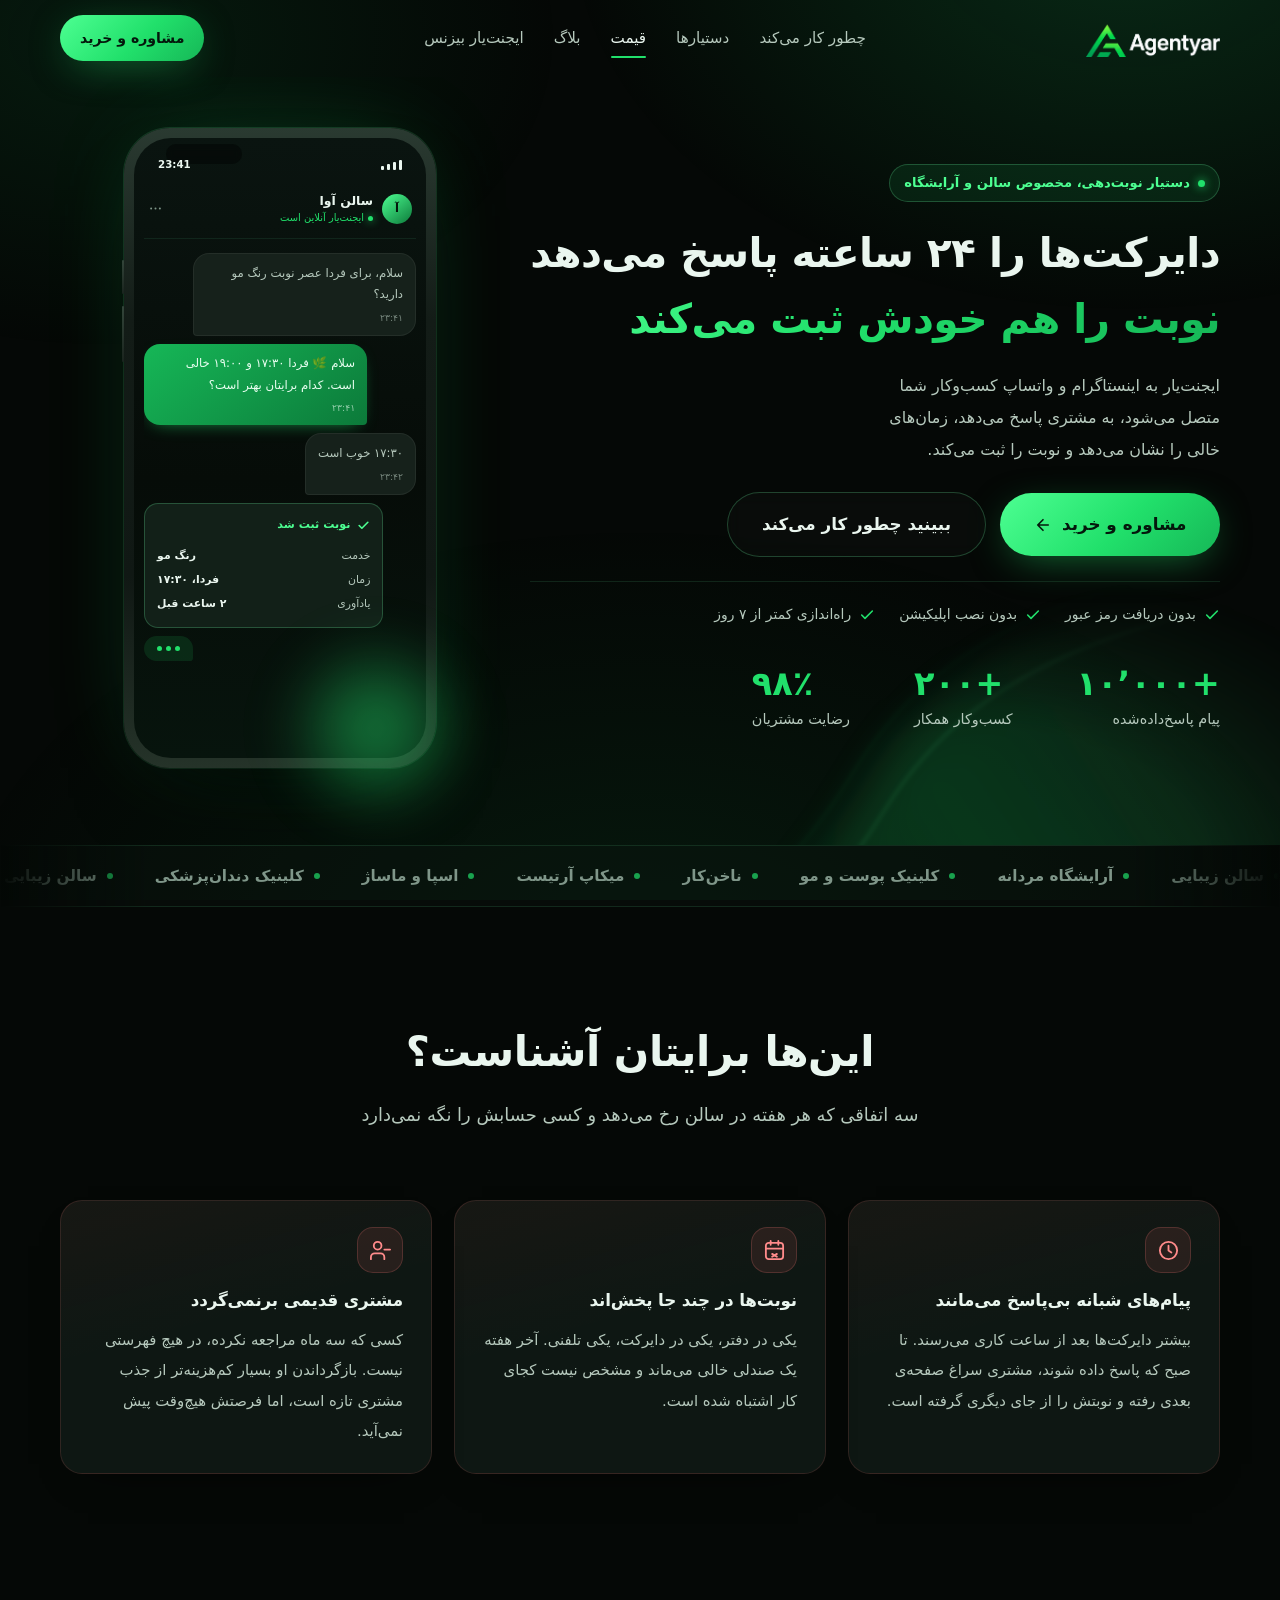
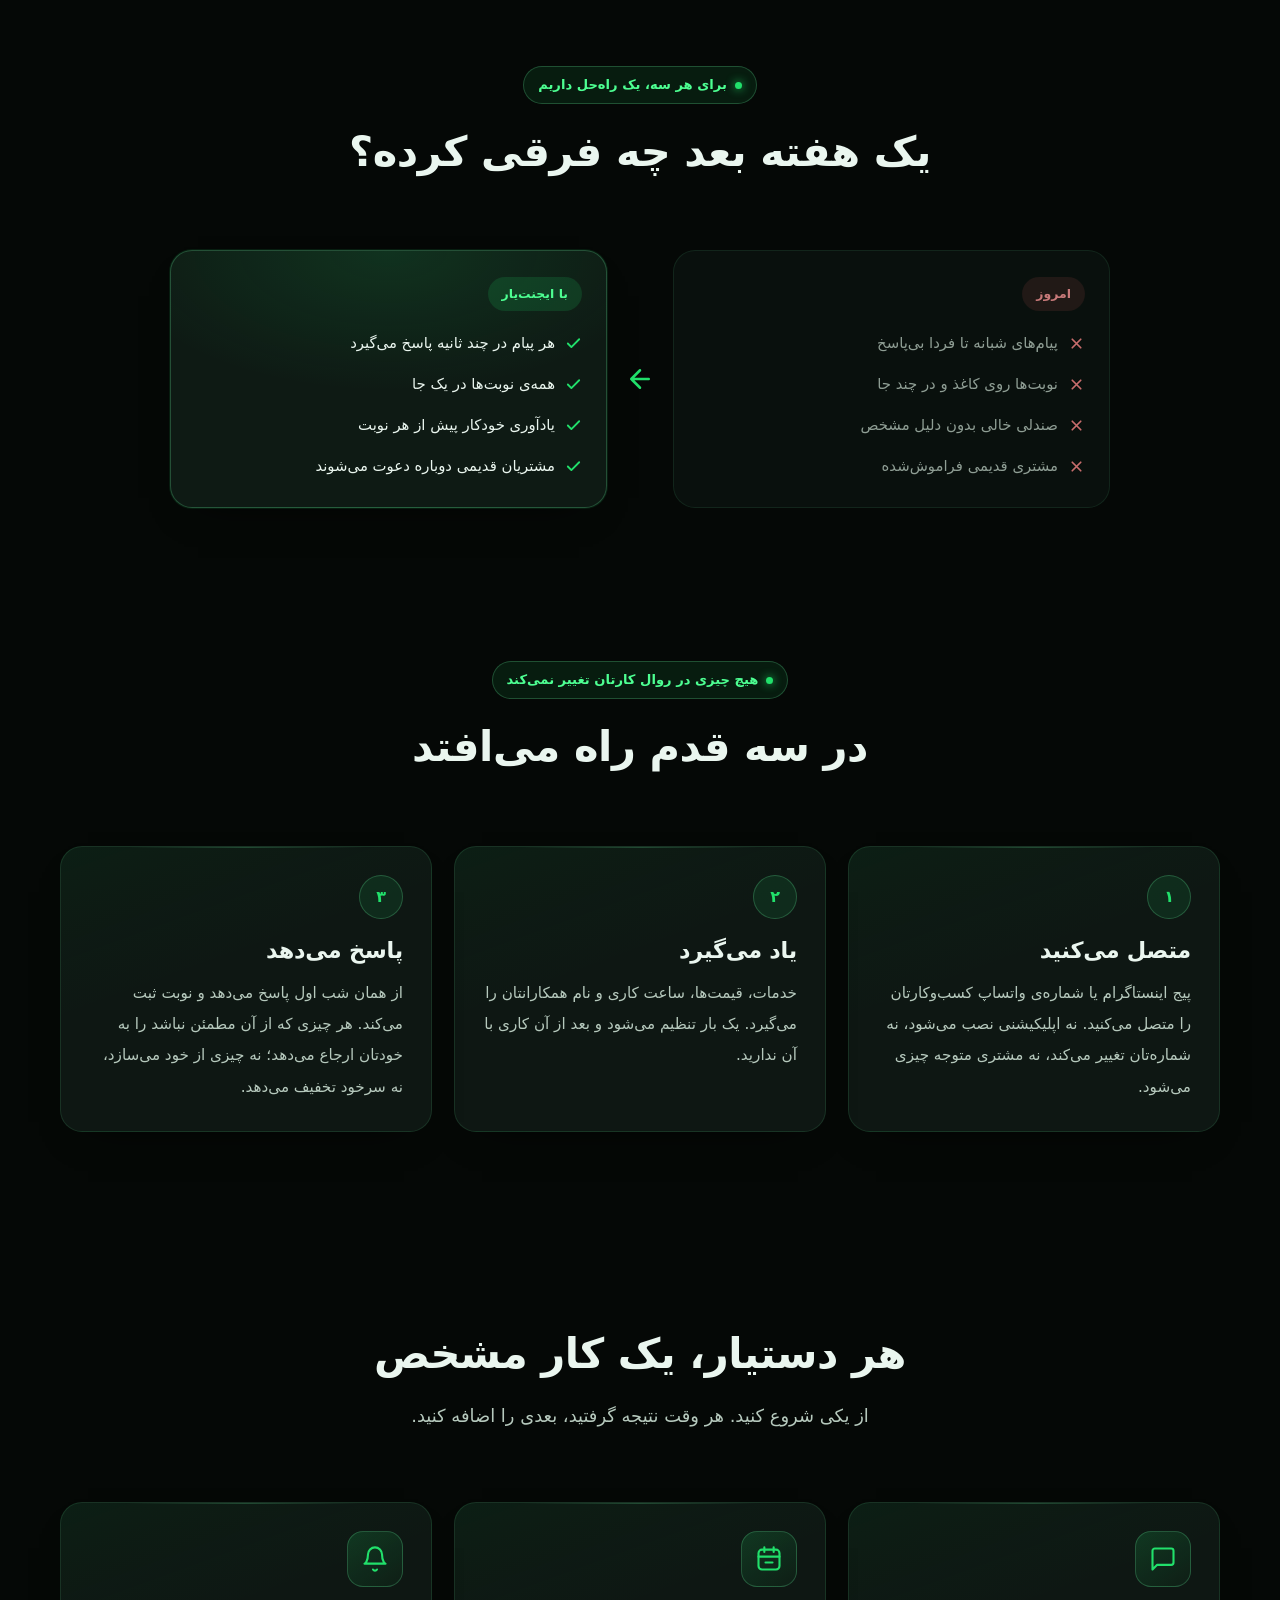
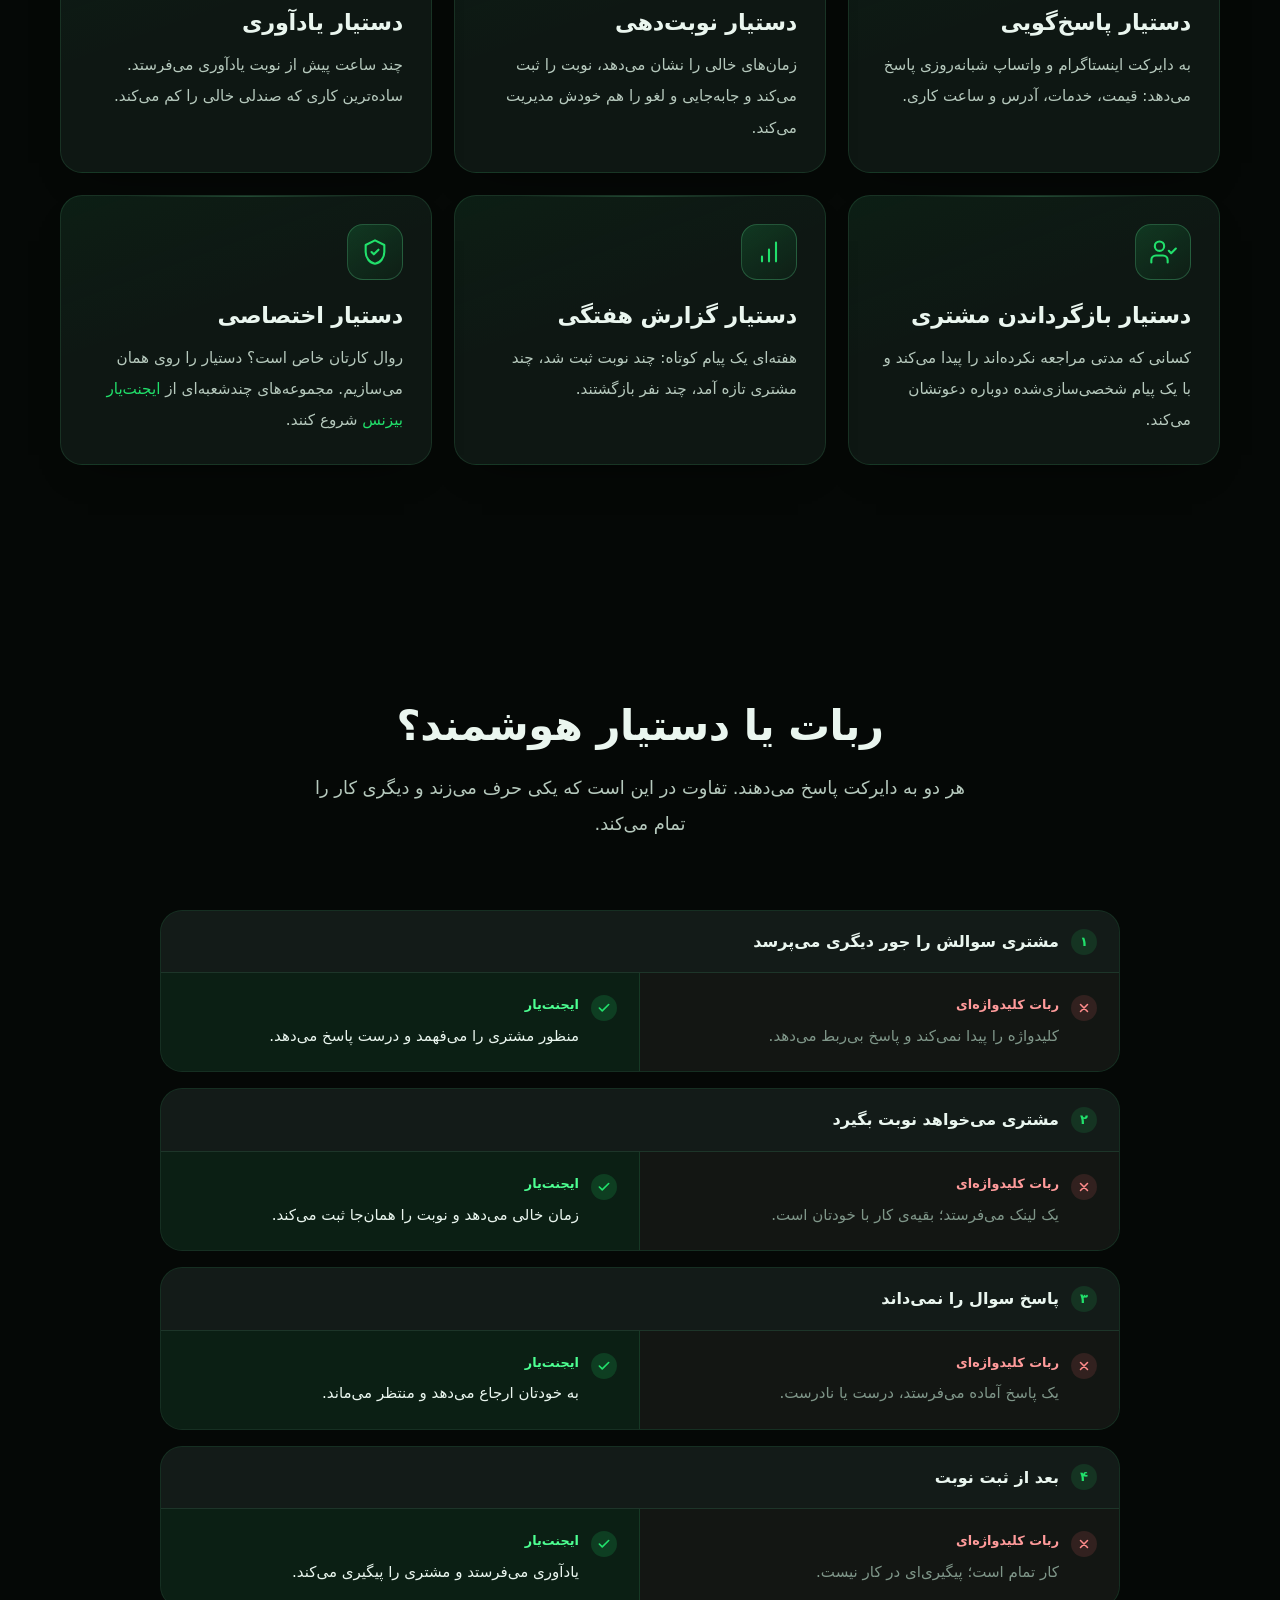
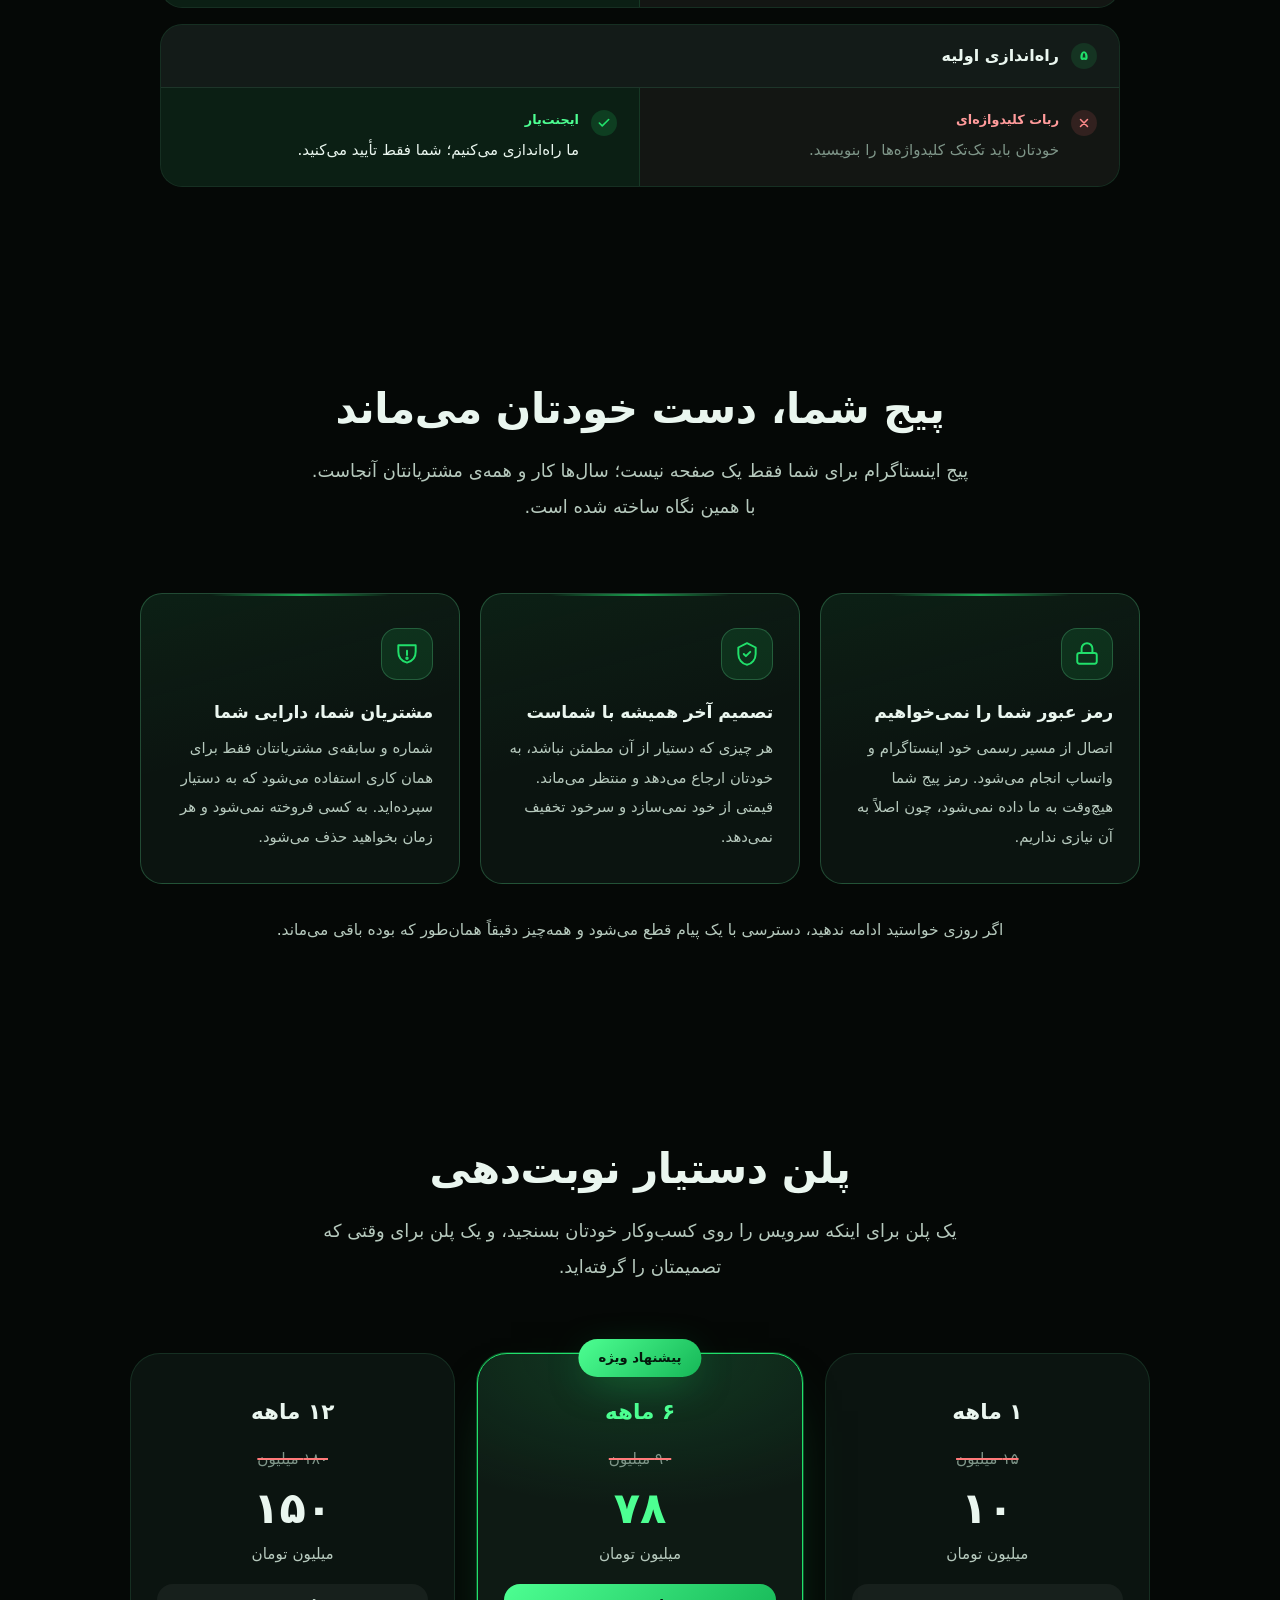
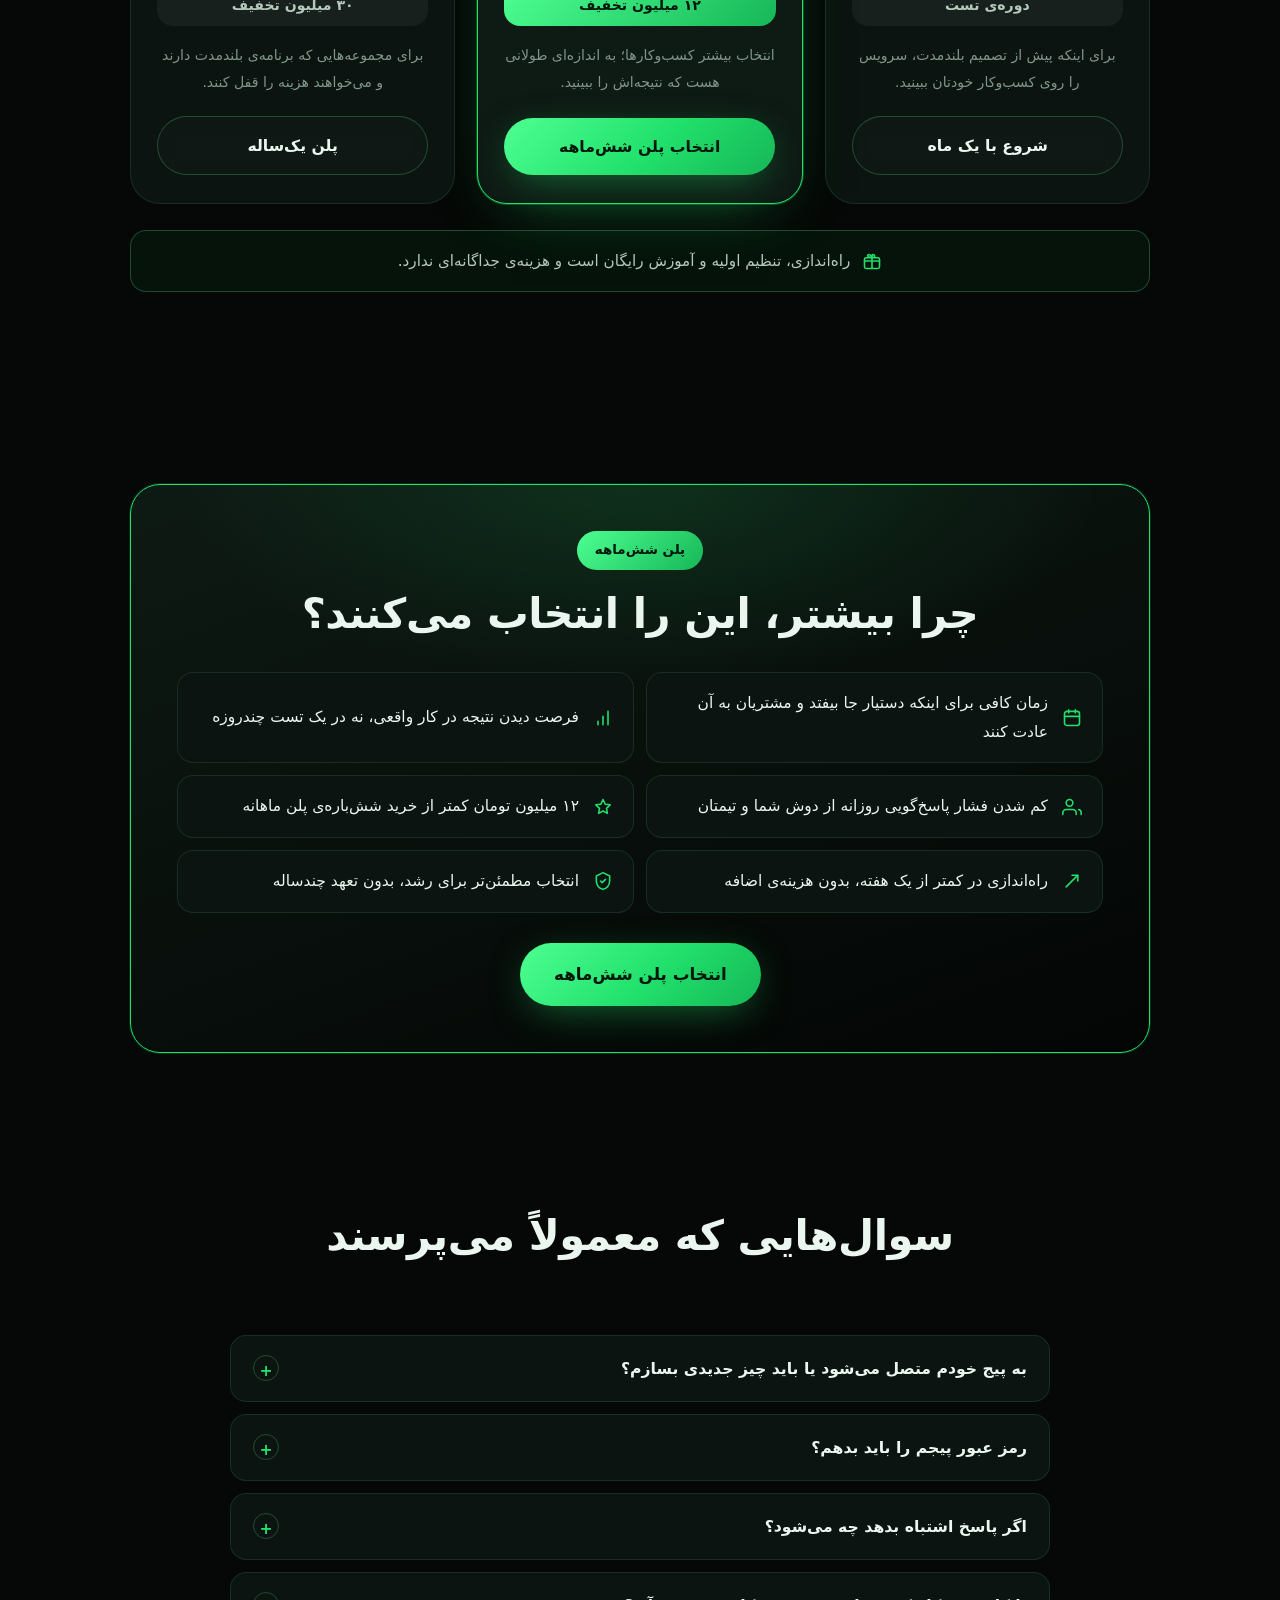
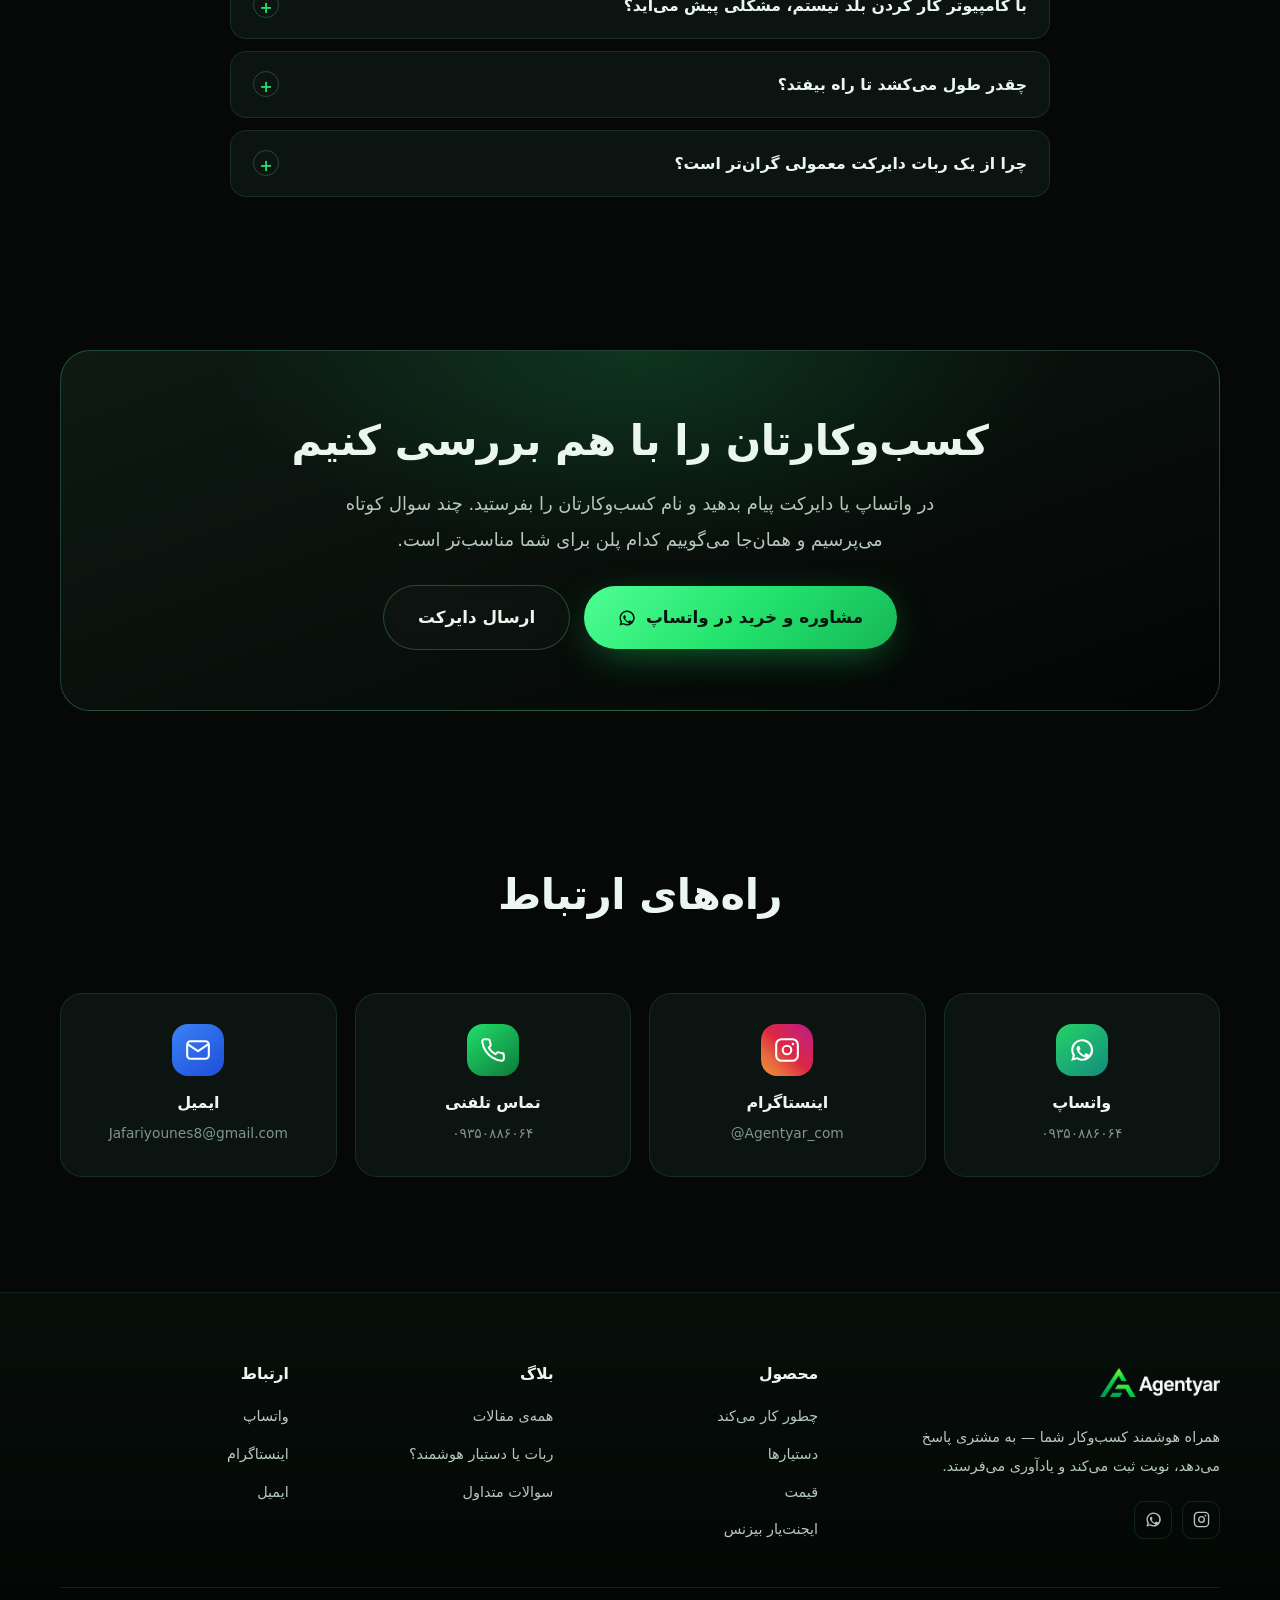
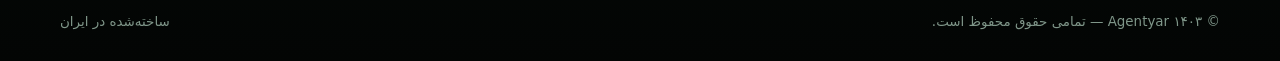
==== commit bd136fad: "Add files via upload" ====
--- a/index.html
+++ b/index.html
@@ -3,8 +3,8 @@
 <head>
 <meta charset="UTF-8">
 <meta name="viewport" content="width=device-width, initial-scale=1">
-<title>ایجنت‌یار | همراه هوشمند کسب‌وکار تو</title>
-<meta name="description" content="ایجنت‌یار به اینستاگرام و واتساپ کسب‌وکارت وصل میشه، ۲۴ ساعته به مشتری جواب میده، ساعت خالی رو نشون میده و نوبت رو ثبت می‌کنه. بدون نصب اپ و بدون گرفتن رمز پیج.">
+<title>ایجنت‌یار | همراه هوشمند کسب‌وکار شما</title>
+<meta name="description" content="ایجنت‌یار به اینستاگرام و واتساپ کسب‌وکار شما متصل می‌شود، ۲۴ ساعته به مشتری پاسخ می‌دهد، زمان‌های خالی را نشان می‌دهد و نوبت را ثبت می‌کند. بدون نصب اپلیکیشن و بدون دریافت رمز عبور.">
 <meta name="theme-color" content="#050806">
 <meta name="author" content="Agentyar">
 <link rel="canonical" href="https://agentyar.com/">
@@ -12,8 +12,8 @@
 <meta property="og:type" content="website">
 <meta property="og:locale" content="fa_IR">
 <meta property="og:site_name" content="Agentyar">
-<meta property="og:title" content="ایجنت‌یار | همراه هوشمند کسب‌وکار تو">
-<meta property="og:description" content="دایرکت‌هاتو ۲۴ ساعته جواب میده، نوبتم خودش ثبت می‌کنه.">
+<meta property="og:title" content="ایجنت‌یار | همراه هوشمند کسب‌وکار شما">
+<meta property="og:description" content="دایرکت‌ها را ۲۴ ساعته پاسخ می‌دهد و نوبت را هم خودش ثبت می‌کند.">
 <meta property="og:url" content="https://agentyar.com/">
 <meta property="og:image" content="https://agentyar.com/og-image.png">
 <meta name="twitter:card" content="summary_large_image">
@@ -39,8 +39,8 @@
   "alternateName": "Agentyar",
   "url": "https://agentyar.com/",
   "logo": "https://agentyar.com/logo.png",
-  "slogan": "همراه هوشمند کسب‌وکار تو",
-  "description": "ایجنت هوش مصنوعی نوبت‌دهی و پاسخ‌گویی برای سالن‌ها، آرایشگاه‌ها و کلینیک‌ها",
+  "slogan": "همراه هوشمند کسب‌وکار شما",
+  "description": "دستیار هوشمند نوبت‌دهی و پاسخ‌گویی برای سالن‌ها، آرایشگاه‌ها و کلینیک‌ها",
   "email": "Jafariyounes8@gmail.com",
   "sameAs": ["https://instagram.com/agentyar_com"]
 }
@@ -59,8 +59,8 @@
     </a>
 
     <nav class="nav" aria-label="ناوبری اصلی">
-      <a href="#how">چطور کار می‌کنه</a>
-      <a href="#agents">ایجنت‌ها</a>
+      <a href="#how">چطور کار می‌کند</a>
+      <a href="#agents">دستیارها</a>
       <a href="#pricing">قیمت</a>
       <a href="blog.html">بلاگ</a>
       <a href="business.html">ایجنت‌یار بیزنس</a>
@@ -82,14 +82,14 @@
     <img class="hero__wave" src="hero-wave.svg" alt="" aria-hidden="true">
     <div class="container hero__inner">
       <div>
-        <span class="eyebrow">ایجنت نوبت‌دهی، مخصوص سالن و آرایشگاه</span>
+        <span class="eyebrow">دستیار نوبت‌دهی، مخصوص سالن و آرایشگاه</span>
         <h1 class="h-display">
-          <span class="line">دایرکت‌هاتو ۲۴ ساعته جواب میده</span>
-          <span class="line grad-text">نوبتم خودش ثبت می‌کنه</span>
+          <span class="line">دایرکت‌ها را ۲۴ ساعته پاسخ می‌دهد</span>
+          <span class="line grad-text">نوبت را هم خودش ثبت می‌کند</span>
         </h1>
         <p class="lead">
-          ایجنت‌یار وصل میشه به اینستاگرام و واتساپ کسب‌وکارت. به مشتری جواب میده،
-          ساعت‌های خالی رو نشون میده و نوبت رو ثبت می‌کنه — تو فقط کارتو بکن.
+          ایجنت‌یار به اینستاگرام و واتساپ کسب‌وکار شما متصل می‌شود، به مشتری پاسخ می‌دهد،
+          زمان‌های خالی را نشان می‌دهد و نوبت را ثبت می‌کند.
         </p>
 
         <div class="btn-row">
@@ -97,21 +97,21 @@
             مشاوره و خرید
             <svg viewBox="0 0 24 24" fill="none" stroke="currentColor" stroke-width="2.2" stroke-linecap="round" stroke-linejoin="round"><path d="M19 12H5M12 19l-7-7 7-7"/></svg>
           </a>
-          <a class="btn btn--ghost btn--lg" href="#how">ببین چطور کار می‌کنه</a>
+          <a class="btn btn--ghost btn--lg" href="#how">ببینید چطور کار می‌کند</a>
         </div>
 
         <div class="trustbar">
           <span>
             <svg viewBox="0 0 24 24" fill="none" stroke="currentColor" stroke-width="2.4" stroke-linecap="round" stroke-linejoin="round"><path d="M20 6 9 17l-5-5"/></svg>
-            رمز پیجت رو نمی‌گیریم
+            بدون دریافت رمز عبور
           </span>
           <span>
             <svg viewBox="0 0 24 24" fill="none" stroke="currentColor" stroke-width="2.4" stroke-linecap="round" stroke-linejoin="round"><path d="M20 6 9 17l-5-5"/></svg>
-            بدون نصب اپ
+            بدون نصب اپلیکیشن
           </span>
           <span>
             <svg viewBox="0 0 24 24" fill="none" stroke="currentColor" stroke-width="2.4" stroke-linecap="round" stroke-linejoin="round"><path d="M20 6 9 17l-5-5"/></svg>
-            راه‌اندازی زیر ۷ روز
+            راه‌اندازی کمتر از ۷ روز
           </span>
         </div>
 
@@ -126,7 +126,7 @@
           </div>
           <div class="stat">
             <div class="stat__num" data-count="98" data-suffix="٪" dir="ltr">۹۸٪</div>
-            <div class="stat__label">رضایت مشتری‌ها</div>
+            <div class="stat__label">رضایت مشتریان</div>
           </div>
         </div>
       </div>
@@ -145,7 +145,7 @@
               <span class="phone__avatar">آ</span>
               <span class="phone__who">
                 <b>سالن آوا</b>
-                <span>ایجنت‌یار آنلاینه</span>
+                <span>ایجنت‌یار آنلاین است</span>
               </span>
               <span class="phone__bar-menu">
                 <svg viewBox="0 0 24 24" fill="currentColor"><circle cx="5" cy="12" r="1.6"/><circle cx="12" cy="12" r="1.6"/><circle cx="19" cy="12" r="1.6"/></svg>
@@ -159,12 +159,12 @@
               </div>
 
               <div class="msg msg--us" style="animation-delay:.7s">
-                سلام 🌿 فردا ۱۷:۳۰ و ۱۹:۰۰ خالیه. کدوم براتون بهتره؟
+                سلام 🌿 فردا ۱۷:۳۰ و ۱۹:۰۰ خالی است. کدام برایتان بهتر است؟
                 <span class="msg__time">۲۳:۴۱</span>
               </div>
 
               <div class="msg msg--them" style="animation-delay:1.2s">
-                ۱۷:۳۰ خوبه
+                ۱۷:۳۰ خوب است
                 <span class="msg__time">۲۳:۴۲</span>
               </div>
 
@@ -192,10 +192,10 @@
     <div class="marquee__track">
       <span>سالن زیبایی</span><span>آرایشگاه مردانه</span><span>کلینیک پوست و مو</span>
       <span>ناخن‌کار</span><span>میکاپ آرتیست</span><span>اسپا و ماساژ</span>
-      <span>کلینیک دندان‌پزشکی</span><span>استودیو تتو</span>
+      <span>کلینیک دندان‌پزشکی</span>
       <span>سالن زیبایی</span><span>آرایشگاه مردانه</span><span>کلینیک پوست و مو</span>
       <span>ناخن‌کار</span><span>میکاپ آرتیست</span><span>اسپا و ماساژ</span>
-      <span>کلینیک دندان‌پزشکی</span><span>استودیو تتو</span>
+      <span>کلینیک دندان‌پزشکی</span>
     </div>
   </div>
 
@@ -203,8 +203,8 @@
   <section class="section" id="problem">
     <div class="container">
       <div class="section-head reveal">
-        <h2>اینا برات آشناست؟</h2>
-        <p class="lead">سه تا اتفاقی که هر هفته تو سالن میفته و هیچ‌کس حسابشو نگه نمی‌داره</p>
+        <h2>این‌ها برایتان آشناست؟</h2>
+        <p class="lead">سه اتفاقی که هر هفته در سالن رخ می‌دهد و کسی حسابش را نگه نمی‌دارد</p>
       </div>
 
       <div class="grid grid--3">
@@ -212,63 +212,99 @@
           <div class="pain__ic">
             <svg viewBox="0 0 24 24" fill="none" stroke="currentColor" stroke-width="1.9" stroke-linecap="round" stroke-linejoin="round"><circle cx="12" cy="12" r="9"/><path d="M12 7v5l3 2"/></svg>
           </div>
-          <h3>شب که پیام میاد، تو خوابی</h3>
-          <p>بیشتر دایرکت‌ها بعد از ساعت کاری میان. تا صبح که جوابشو بدی، طرف رفته سراغ صفحه‌ی بعدی و نوبتشو از یکی دیگه گرفته.</p>
+          <h3>پیام‌های شبانه بی‌پاسخ می‌مانند</h3>
+          <p>بیشتر دایرکت‌ها بعد از ساعت کاری می‌رسند. تا صبح که پاسخ داده شوند، مشتری سراغ صفحه‌ی بعدی رفته و نوبتش را از جای دیگری گرفته است.</p>
         </article>
 
         <article class="pain reveal">
           <div class="pain__ic">
             <svg viewBox="0 0 24 24" fill="none" stroke="currentColor" stroke-width="1.9" stroke-linecap="round" stroke-linejoin="round"><rect x="3" y="4" width="18" height="17" rx="3"/><path d="M8 2v4M16 2v4M3 10h18"/><path d="m9.5 15.5 5 3"/><path d="m14.5 15.5-5 3"/></svg>
           </div>
-          <h3>نوبت‌ها پخش‌ان همه‌جا</h3>
-          <p>یکی تو دفتر، یکی تو دایرکت، یکی تلفنی. آخر هفته یه صندلی خالی می‌مونه و هیچ‌کس نمی‌دونه کجای کار قاطی شد.</p>
+          <h3>نوبت‌ها در چند جا پخش‌اند</h3>
+          <p>یکی در دفتر، یکی در دایرکت، یکی تلفنی. آخر هفته یک صندلی خالی می‌ماند و مشخص نیست کجای کار اشتباه شده است.</p>
         </article>
 
         <article class="pain reveal">
           <div class="pain__ic">
             <svg viewBox="0 0 24 24" fill="none" stroke="currentColor" stroke-width="1.9" stroke-linecap="round" stroke-linejoin="round"><path d="M16 21v-2a4 4 0 0 0-4-4H6a4 4 0 0 0-4 4v2"/><circle cx="9" cy="7" r="4"/><path d="M22 11h-6"/></svg>
           </div>
-          <h3>مشتری قدیمی رفته و کسی نفهمیده</h3>
-          <p>اونی که سه ماهه نیومده، تو هیچ لیستی نیست. برگردوندنش خیلی ارزون‌تر از پیدا کردن یه مشتری تازه‌ست، ولی وقتش هیچ‌وقت نمیشه.</p>
-        </article>
-      </div>
-    </div>
-  </section>
-
-  <!-- ================= ۳. چطور کار می‌کنه ================= -->
+          <h3>مشتری قدیمی برنمی‌گردد</h3>
+          <p>کسی که سه ماه مراجعه نکرده، در هیچ فهرستی نیست. بازگرداندن او بسیار کم‌هزینه‌تر از جذب مشتری تازه است، اما فرصتش هیچ‌وقت پیش نمی‌آید.</p>
+        </article>
+      </div>
+    </div>
+  </section>
+
+  <!-- ================= ۳. راه‌حل / نتیجه ================= -->
+  <section class="section section--tight" id="result">
+    <div class="container">
+      <div class="section-head reveal">
+        <span class="eyebrow">برای هر سه، یک راه‌حل داریم</span>
+        <h2>یک هفته بعد چه فرقی کرده؟</h2>
+      </div>
+
+      <div class="compare reveal">
+        <div class="compare__col compare__col--before">
+          <span class="compare__tag">امروز</span>
+          <ul class="compare__list">
+            <li><svg viewBox="0 0 24 24" fill="none" stroke="currentColor" stroke-width="2.4" stroke-linecap="round"><path d="M18 6 6 18M6 6l12 12"/></svg>پیام‌های شبانه تا فردا بی‌پاسخ</li>
+            <li><svg viewBox="0 0 24 24" fill="none" stroke="currentColor" stroke-width="2.4" stroke-linecap="round"><path d="M18 6 6 18M6 6l12 12"/></svg>نوبت‌ها روی کاغذ و در چند جا</li>
+            <li><svg viewBox="0 0 24 24" fill="none" stroke="currentColor" stroke-width="2.4" stroke-linecap="round"><path d="M18 6 6 18M6 6l12 12"/></svg>صندلی خالی بدون دلیل مشخص</li>
+            <li><svg viewBox="0 0 24 24" fill="none" stroke="currentColor" stroke-width="2.4" stroke-linecap="round"><path d="M18 6 6 18M6 6l12 12"/></svg>مشتری قدیمی فراموش‌شده</li>
+          </ul>
+        </div>
+
+        <div class="compare__arrow" aria-hidden="true">
+          <svg viewBox="0 0 24 24" fill="none" stroke="currentColor" stroke-width="2" stroke-linecap="round" stroke-linejoin="round"><path d="M19 12H5M12 19l-7-7 7-7"/></svg>
+        </div>
+
+        <div class="compare__col compare__col--after">
+          <span class="compare__tag">با ایجنت‌یار</span>
+          <ul class="compare__list">
+            <li><svg viewBox="0 0 24 24" fill="none" stroke="currentColor" stroke-width="2.6" stroke-linecap="round" stroke-linejoin="round"><path d="M20 6 9 17l-5-5"/></svg>هر پیام در چند ثانیه پاسخ می‌گیرد</li>
+            <li><svg viewBox="0 0 24 24" fill="none" stroke="currentColor" stroke-width="2.6" stroke-linecap="round" stroke-linejoin="round"><path d="M20 6 9 17l-5-5"/></svg>همه‌ی نوبت‌ها در یک جا</li>
+            <li><svg viewBox="0 0 24 24" fill="none" stroke="currentColor" stroke-width="2.6" stroke-linecap="round" stroke-linejoin="round"><path d="M20 6 9 17l-5-5"/></svg>یادآوری خودکار پیش از هر نوبت</li>
+            <li><svg viewBox="0 0 24 24" fill="none" stroke="currentColor" stroke-width="2.6" stroke-linecap="round" stroke-linejoin="round"><path d="M20 6 9 17l-5-5"/></svg>مشتریان قدیمی دوباره دعوت می‌شوند</li>
+          </ul>
+        </div>
+      </div>
+    </div>
+  </section>
+
+  <!-- ================= ۴. چطور کار می‌کند ================= -->
   <section class="section section--tight" id="how">
     <div class="container">
       <div class="section-head reveal">
-        <span class="eyebrow">هیچی از روال کارت عوض نمیشه</span>
-        <h2>سه قدم، همین</h2>
+        <span class="eyebrow">هیچ چیزی در روال کارتان تغییر نمی‌کند</span>
+        <h2>در سه قدم راه می‌افتد</h2>
       </div>
 
       <div class="grid grid--3 steps">
         <article class="card step reveal">
           <div class="step__num">۱</div>
-          <h3>وصلش می‌کنی</h3>
-          <p>پیج اینستاگرام یا شماره واتساپت رو وصل می‌کنی. نه اپی نصب میشه، نه شماره‌ت عوض میشه، نه مشتری چیزی می‌فهمه.</p>
+          <h3>متصل می‌کنید</h3>
+          <p>پیج اینستاگرام یا شماره‌ی واتساپ کسب‌وکارتان را متصل می‌کنید. نه اپلیکیشنی نصب می‌شود، نه شماره‌تان تغییر می‌کند، نه مشتری متوجه چیزی می‌شود.</p>
         </article>
         <article class="card step reveal">
           <div class="step__num">۲</div>
-          <h3>یاد می‌گیره</h3>
-          <p>خدمات، قیمت‌ها، ساعت کاری و اسم همکارات رو می‌گیره. یه بار تنظیم می‌کنیم، بعدش دیگه کاری باهاش نداری.</p>
+          <h3>یاد می‌گیرد</h3>
+          <p>خدمات، قیمت‌ها، ساعت کاری و نام همکارانتان را می‌گیرد. یک بار تنظیم می‌شود و بعد از آن کاری با آن ندارید.</p>
         </article>
         <article class="card step reveal">
           <div class="step__num">۳</div>
-          <h3>جواب میده</h3>
-          <p>از همون شب اول جواب میده و نوبت ثبت می‌کنه. هر چی مطمئن نباشه رو میده دست خودت — نه چیزی از خودش می‌سازه، نه سرخود تخفیف میده.</p>
-        </article>
-      </div>
-    </div>
-  </section>
-
-  <!-- ================= ۴. ایجنت‌ها ================= -->
+          <h3>پاسخ می‌دهد</h3>
+          <p>از همان شب اول پاسخ می‌دهد و نوبت ثبت می‌کند. هر چیزی که از آن مطمئن نباشد را به خودتان ارجاع می‌دهد؛ نه چیزی از خود می‌سازد، نه سرخود تخفیف می‌دهد.</p>
+        </article>
+      </div>
+    </div>
+  </section>
+
+  <!-- ================= ۵. دستیارها ================= -->
   <section class="section" id="agents">
     <div class="container">
       <div class="section-head reveal">
-        <h2>هر ایجنت، یه کار مشخص</h2>
-        <p class="lead">از یکی شروع کن. هر وقت نتیجه گرفتی، بعدی رو اضافه کن.</p>
+        <h2>هر دستیار، یک کار مشخص</h2>
+        <p class="lead">از یکی شروع کنید. هر وقت نتیجه گرفتید، بعدی را اضافه کنید.</p>
       </div>
 
       <div class="grid grid--3">
@@ -276,132 +312,131 @@
           <div class="card__icon">
             <svg viewBox="0 0 24 24" fill="none" stroke="currentColor" stroke-width="1.8" stroke-linecap="round" stroke-linejoin="round"><path d="M21 15a2 2 0 0 1-2 2H7l-4 4V5a2 2 0 0 1 2-2h14a2 2 0 0 1 2 2z"/></svg>
           </div>
-          <h3>ایجنت پاسخ‌گویی</h3>
-          <p>به دایرکت اینستاگرام و واتساپ شبانه‌روزی جواب میده: قیمت، خدمات، آدرس، ساعت کاری.</p>
+          <h3>دستیار پاسخ‌گویی</h3>
+          <p>به دایرکت اینستاگرام و واتساپ شبانه‌روزی پاسخ می‌دهد: قیمت، خدمات، آدرس و ساعت کاری.</p>
         </article>
 
         <article class="card reveal">
           <div class="card__icon">
             <svg viewBox="0 0 24 24" fill="none" stroke="currentColor" stroke-width="1.8" stroke-linecap="round" stroke-linejoin="round"><rect x="3" y="4" width="18" height="17" rx="3"/><path d="M8 2v4M16 2v4M3 10h18M9 15h6"/></svg>
           </div>
-          <h3>ایجنت نوبت‌دهی</h3>
-          <p>ساعت‌های خالی رو نشون میده، نوبت رو ثبت می‌کنه و جابه‌جایی و کنسلی رو هم خودش هندل می‌کنه.</p>
+          <h3>دستیار نوبت‌دهی</h3>
+          <p>زمان‌های خالی را نشان می‌دهد، نوبت را ثبت می‌کند و جابه‌جایی و لغو را هم خودش مدیریت می‌کند.</p>
         </article>
 
         <article class="card reveal">
           <div class="card__icon">
             <svg viewBox="0 0 24 24" fill="none" stroke="currentColor" stroke-width="1.8" stroke-linecap="round" stroke-linejoin="round"><path d="M18 8a6 6 0 1 0-12 0c0 7-3 8-3 8h18s-3-1-3-8"/><path d="M13.7 21a2 2 0 0 1-3.4 0"/></svg>
           </div>
-          <h3>ایجنت یادآوری</h3>
-          <p>چند ساعت قبل از نوبت یادآوری می‌فرسته. ساده‌ترین کاری که صندلی خالیت رو کم می‌کنه.</p>
+          <h3>دستیار یادآوری</h3>
+          <p>چند ساعت پیش از نوبت یادآوری می‌فرستد. ساده‌ترین کاری که صندلی خالی را کم می‌کند.</p>
         </article>
 
         <article class="card reveal">
           <div class="card__icon">
             <svg viewBox="0 0 24 24" fill="none" stroke="currentColor" stroke-width="1.8" stroke-linecap="round" stroke-linejoin="round"><path d="M16 21v-2a4 4 0 0 0-4-4H6a4 4 0 0 0-4 4v2"/><circle cx="9" cy="7" r="4"/><path d="m17 11 2 2 4-4"/></svg>
           </div>
-          <h3>ایجنت بازگردوندن مشتری</h3>
-          <p>کسایی که مدتیه نیومدن رو پیدا می‌کنه و با یه پیام شخصی دوباره دعوتشون می‌کنه.</p>
+          <h3>دستیار بازگرداندن مشتری</h3>
+          <p>کسانی که مدتی مراجعه نکرده‌اند را پیدا می‌کند و با یک پیام شخصی‌سازی‌شده دوباره دعوتشان می‌کند.</p>
         </article>
 
         <article class="card reveal">
           <div class="card__icon">
             <svg viewBox="0 0 24 24" fill="none" stroke="currentColor" stroke-width="1.8" stroke-linecap="round" stroke-linejoin="round"><path d="M12 20V10M18 20V4M6 20v-4"/></svg>
           </div>
-          <h3>ایجنت گزارش هفتگی</h3>
-          <p>هفته‌ای یه پیام کوتاه: چند نوبت ثبت شد، چند مشتری تازه اومد، چند نفر برگشتن.</p>
+          <h3>دستیار گزارش هفتگی</h3>
+          <p>هفته‌ای یک پیام کوتاه: چند نوبت ثبت شد، چند مشتری تازه آمد، چند نفر بازگشتند.</p>
         </article>
 
         <article class="card reveal">
           <div class="card__icon">
             <svg viewBox="0 0 24 24" fill="none" stroke="currentColor" stroke-width="1.8" stroke-linecap="round" stroke-linejoin="round"><path d="M12 2 4 6v6c0 5 3.4 9.4 8 10 4.6-.6 8-5 8-10V6z"/><path d="m9 12 2 2 4-4"/></svg>
           </div>
-          <h3>ایجنت اختصاصی</h3>
-          <p>روال کارت خاصه؟ ایجنت رو روی همون می‌سازیم. چندشعبه‌ای‌ها از <a href="business.html" style="color:var(--brand)">ایجنت‌یار بیزنس</a> شروع کنن.</p>
-        </article>
-      </div>
-    </div>
-  </section>
-
-  <!-- ================= ۵. مقایسه ================= -->
-  <section class="section section--tight" id="vs">
+          <h3>دستیار اختصاصی</h3>
+          <p>روال کارتان خاص است؟ دستیار را روی همان می‌سازیم. مجموعه‌های چندشعبه‌ای از <a href="business.html" style="color:var(--brand)">ایجنت‌یار بیزنس</a> شروع کنند.</p>
+        </article>
+      </div>
+    </div>
+  </section>
+
+  <!-- ================= ۶. مقایسه ================= -->
+  <section class="section" id="vs">
     <div class="container">
       <div class="section-head reveal">
-        <h2>ربات کلیدواژه‌ای یا ایجنت؟</h2>
-        <p class="lead">هر دوشون به دایرکت جواب می‌دن. فرقشون اینه که یکی حرف می‌زنه، اون یکی کار رو تموم می‌کنه.</p>
-      </div>
-
-      <div class="vs reveal">
-        <div class="vs__row vs__head">
-          <div class="vs__label">موقعیت</div>
-          <div class="vs__other">ربات کلیدواژه‌ای</div>
-          <div class="vs__mine">ایجنت‌یار</div>
-        </div>
-
-        <div class="vs__row">
-          <div class="vs__label">مشتری سوالشو جور دیگه‌ای می‌پرسه</div>
-          <div class="vs__other"><svg viewBox="0 0 24 24" fill="none" stroke="currentColor" stroke-width="2.4" stroke-linecap="round"><path d="M18 6 6 18M6 6l12 12"/></svg>گیر می‌کنه، جواب بی‌ربط میده</div>
-          <div class="vs__mine"><svg viewBox="0 0 24 24" fill="none" stroke="currentColor" stroke-width="2.6" stroke-linecap="round" stroke-linejoin="round"><path d="M20 6 9 17l-5-5"/></svg>منظورشو می‌فهمه و جواب میده</div>
-        </div>
-
-        <div class="vs__row">
-          <div class="vs__label">نوبت گرفتن</div>
-          <div class="vs__other"><svg viewBox="0 0 24 24" fill="none" stroke="currentColor" stroke-width="2.4" stroke-linecap="round"><path d="M18 6 6 18M6 6l12 12"/></svg>لینک می‌فرسته، بقیه‌ش با خودته</div>
-          <div class="vs__mine"><svg viewBox="0 0 24 24" fill="none" stroke="currentColor" stroke-width="2.6" stroke-linecap="round" stroke-linejoin="round"><path d="M20 6 9 17l-5-5"/></svg>ساعت خالی میده و نوبت رو ثبت می‌کنه</div>
-        </div>
-
-        <div class="vs__row">
-          <div class="vs__label">وقتی جواب رو نمی‌دونه</div>
-          <div class="vs__other"><svg viewBox="0 0 24 24" fill="none" stroke="currentColor" stroke-width="2.4" stroke-linecap="round"><path d="M18 6 6 18M6 6l12 12"/></svg>یه جواب آماده می‌ندازه بیرون</div>
-          <div class="vs__mine"><svg viewBox="0 0 24 24" fill="none" stroke="currentColor" stroke-width="2.6" stroke-linecap="round" stroke-linejoin="round"><path d="M20 6 9 17l-5-5"/></svg>میده دست خودت و منتظر می‌مونه</div>
-        </div>
-
-        <div class="vs__row">
-          <div class="vs__label">بعد از ثبت نوبت</div>
-          <div class="vs__other"><svg viewBox="0 0 24 24" fill="none" stroke="currentColor" stroke-width="2.4" stroke-linecap="round"><path d="M18 6 6 18M6 6l12 12"/></svg>کاری نداره</div>
-          <div class="vs__mine"><svg viewBox="0 0 24 24" fill="none" stroke="currentColor" stroke-width="2.6" stroke-linecap="round" stroke-linejoin="round"><path d="M20 6 9 17l-5-5"/></svg>یادآوری می‌فرسته و پیگیری می‌کنه</div>
-        </div>
-
-        <div class="vs__row">
-          <div class="vs__label">راه‌اندازی</div>
-          <div class="vs__other"><svg viewBox="0 0 24 24" fill="none" stroke="currentColor" stroke-width="2.4" stroke-linecap="round"><path d="M18 6 6 18M6 6l12 12"/></svg>خودت باید کلیدواژه‌ها رو بنویسی</div>
-          <div class="vs__mine"><svg viewBox="0 0 24 24" fill="none" stroke="currentColor" stroke-width="2.6" stroke-linecap="round" stroke-linejoin="round"><path d="M20 6 9 17l-5-5"/></svg>ما راه می‌ندازیم، تو فقط تأیید کن</div>
-        </div>
-      </div>
-    </div>
-  </section>
-
-  <!-- ================= ۶. نتیجه ================= -->
-  <section class="section section--tight" id="result">
-    <div class="container">
-      <div class="section-head reveal">
-        <h2>یه هفته بعد چی فرق کرده؟</h2>
-      </div>
-
-      <div class="compare reveal">
-        <div class="compare__col compare__col--before">
-          <span class="compare__tag">قبل</span>
-          <ul class="compare__list">
-            <li><svg viewBox="0 0 24 24" fill="none" stroke="currentColor" stroke-width="2.4" stroke-linecap="round"><path d="M18 6 6 18M6 6l12 12"/></svg>پیام‌های شبانه تا فردا بی‌جواب</li>
-            <li><svg viewBox="0 0 24 24" fill="none" stroke="currentColor" stroke-width="2.4" stroke-linecap="round"><path d="M18 6 6 18M6 6l12 12"/></svg>نوبت‌ها رو کاغذ و تو چند جا</li>
-            <li><svg viewBox="0 0 24 24" fill="none" stroke="currentColor" stroke-width="2.4" stroke-linecap="round"><path d="M18 6 6 18M6 6l12 12"/></svg>صندلی خالی بدون دلیل مشخص</li>
-            <li><svg viewBox="0 0 24 24" fill="none" stroke="currentColor" stroke-width="2.4" stroke-linecap="round"><path d="M18 6 6 18M6 6l12 12"/></svg>مشتری قدیمی فراموش‌شده</li>
-          </ul>
-        </div>
-
-        <div class="compare__arrow" aria-hidden="true">
-          <svg viewBox="0 0 24 24" fill="none" stroke="currentColor" stroke-width="2" stroke-linecap="round" stroke-linejoin="round"><path d="M19 12H5M12 19l-7-7 7-7"/></svg>
-        </div>
-
-        <div class="compare__col compare__col--after">
-          <span class="compare__tag">با ایجنت‌یار</span>
-          <ul class="compare__list">
-            <li><svg viewBox="0 0 24 24" fill="none" stroke="currentColor" stroke-width="2.6" stroke-linecap="round" stroke-linejoin="round"><path d="M20 6 9 17l-5-5"/></svg>هر پیام تو چند ثانیه جواب می‌گیره</li>
-            <li><svg viewBox="0 0 24 24" fill="none" stroke="currentColor" stroke-width="2.6" stroke-linecap="round" stroke-linejoin="round"><path d="M20 6 9 17l-5-5"/></svg>همه‌ی نوبت‌ها یه جا</li>
-            <li><svg viewBox="0 0 24 24" fill="none" stroke="currentColor" stroke-width="2.6" stroke-linecap="round" stroke-linejoin="round"><path d="M20 6 9 17l-5-5"/></svg>یادآوری خودکار قبل هر نوبت</li>
-            <li><svg viewBox="0 0 24 24" fill="none" stroke="currentColor" stroke-width="2.6" stroke-linecap="round" stroke-linejoin="round"><path d="M20 6 9 17l-5-5"/></svg>مشتری‌های قدیمی دوباره دعوت می‌شن</li>
-          </ul>
-        </div>
+        <h2>ربات یا دستیار هوشمند؟</h2>
+        <p class="lead">هر دو به دایرکت پاسخ می‌دهند. تفاوت در این است که یکی حرف می‌زند و دیگری کار را تمام می‌کند.</p>
+      </div>
+
+      <div class="vsx">
+        <article class="vsx__item reveal">
+          <div class="vsx__q"><span>۱</span>مشتری سوالش را جور دیگری می‌پرسد</div>
+          <div class="vsx__pair">
+            <div class="vsx__side vsx__bad">
+              <i><svg viewBox="0 0 24 24" fill="none" stroke="currentColor" stroke-width="2.6" stroke-linecap="round"><path d="M18 6 6 18M6 6l12 12"/></svg></i>
+              <div><b>ربات کلیدواژه‌ای</b><p>کلیدواژه را پیدا نمی‌کند و پاسخ بی‌ربط می‌دهد.</p></div>
+            </div>
+            <div class="vsx__side vsx__good">
+              <i><svg viewBox="0 0 24 24" fill="none" stroke="currentColor" stroke-width="2.8" stroke-linecap="round" stroke-linejoin="round"><path d="M20 6 9 17l-5-5"/></svg></i>
+              <div><b>ایجنت‌یار</b><p>منظور مشتری را می‌فهمد و درست پاسخ می‌دهد.</p></div>
+            </div>
+          </div>
+        </article>
+
+        <article class="vsx__item reveal">
+          <div class="vsx__q"><span>۲</span>مشتری می‌خواهد نوبت بگیرد</div>
+          <div class="vsx__pair">
+            <div class="vsx__side vsx__bad">
+              <i><svg viewBox="0 0 24 24" fill="none" stroke="currentColor" stroke-width="2.6" stroke-linecap="round"><path d="M18 6 6 18M6 6l12 12"/></svg></i>
+              <div><b>ربات کلیدواژه‌ای</b><p>یک لینک می‌فرستد؛ بقیه‌ی کار با خودتان است.</p></div>
+            </div>
+            <div class="vsx__side vsx__good">
+              <i><svg viewBox="0 0 24 24" fill="none" stroke="currentColor" stroke-width="2.8" stroke-linecap="round" stroke-linejoin="round"><path d="M20 6 9 17l-5-5"/></svg></i>
+              <div><b>ایجنت‌یار</b><p>زمان خالی می‌دهد و نوبت را همان‌جا ثبت می‌کند.</p></div>
+            </div>
+          </div>
+        </article>
+
+        <article class="vsx__item reveal">
+          <div class="vsx__q"><span>۳</span>پاسخ سوال را نمی‌داند</div>
+          <div class="vsx__pair">
+            <div class="vsx__side vsx__bad">
+              <i><svg viewBox="0 0 24 24" fill="none" stroke="currentColor" stroke-width="2.6" stroke-linecap="round"><path d="M18 6 6 18M6 6l12 12"/></svg></i>
+              <div><b>ربات کلیدواژه‌ای</b><p>یک پاسخ آماده می‌فرستد، درست یا نادرست.</p></div>
+            </div>
+            <div class="vsx__side vsx__good">
+              <i><svg viewBox="0 0 24 24" fill="none" stroke="currentColor" stroke-width="2.8" stroke-linecap="round" stroke-linejoin="round"><path d="M20 6 9 17l-5-5"/></svg></i>
+              <div><b>ایجنت‌یار</b><p>به خودتان ارجاع می‌دهد و منتظر می‌ماند.</p></div>
+            </div>
+          </div>
+        </article>
+
+        <article class="vsx__item reveal">
+          <div class="vsx__q"><span>۴</span>بعد از ثبت نوبت</div>
+          <div class="vsx__pair">
+            <div class="vsx__side vsx__bad">
+              <i><svg viewBox="0 0 24 24" fill="none" stroke="currentColor" stroke-width="2.6" stroke-linecap="round"><path d="M18 6 6 18M6 6l12 12"/></svg></i>
+              <div><b>ربات کلیدواژه‌ای</b><p>کار تمام است؛ پیگیری‌ای در کار نیست.</p></div>
+            </div>
+            <div class="vsx__side vsx__good">
+              <i><svg viewBox="0 0 24 24" fill="none" stroke="currentColor" stroke-width="2.8" stroke-linecap="round" stroke-linejoin="round"><path d="M20 6 9 17l-5-5"/></svg></i>
+              <div><b>ایجنت‌یار</b><p>یادآوری می‌فرستد و مشتری را پیگیری می‌کند.</p></div>
+            </div>
+          </div>
+        </article>
+
+        <article class="vsx__item reveal">
+          <div class="vsx__q"><span>۵</span>راه‌اندازی اولیه</div>
+          <div class="vsx__pair">
+            <div class="vsx__side vsx__bad">
+              <i><svg viewBox="0 0 24 24" fill="none" stroke="currentColor" stroke-width="2.6" stroke-linecap="round"><path d="M18 6 6 18M6 6l12 12"/></svg></i>
+              <div><b>ربات کلیدواژه‌ای</b><p>خودتان باید تک‌تک کلیدواژه‌ها را بنویسید.</p></div>
+            </div>
+            <div class="vsx__side vsx__good">
+              <i><svg viewBox="0 0 24 24" fill="none" stroke="currentColor" stroke-width="2.8" stroke-linecap="round" stroke-linejoin="round"><path d="M20 6 9 17l-5-5"/></svg></i>
+              <div><b>ایجنت‌یار</b><p>ما راه‌اندازی می‌کنیم؛ شما فقط تأیید می‌کنید.</p></div>
+            </div>
+          </div>
+        </article>
       </div>
     </div>
   </section>
@@ -410,7 +445,8 @@
   <section class="section section--tight" id="safety">
     <div class="container">
       <div class="section-head reveal">
-        <h2>خیالت از این بابت راحت</h2>
+        <h2>پیج شما، دست خودتان می‌ماند</h2>
+        <p class="lead">پیج اینستاگرام برای شما فقط یک صفحه نیست؛ سال‌ها کار و همه‌ی مشتریانتان آنجاست. با همین نگاه ساخته شده است.</p>
       </div>
 
       <div class="safe">
@@ -418,64 +454,57 @@
           <div class="safe__ic">
             <svg viewBox="0 0 24 24" fill="none" stroke="currentColor" stroke-width="1.8" stroke-linecap="round" stroke-linejoin="round"><rect x="3" y="11" width="18" height="10" rx="2"/><path d="M7 11V7a5 5 0 0 1 10 0v4"/></svg>
           </div>
-          <h3>رمز پیجت رو نمی‌گیریم</h3>
-          <p>اتصال از راه رسمی خود اینستاگرام و واتساپ انجام میشه. پسورد پیجت هیچ‌وقت دست ما نمی‌افته.</p>
+          <h3>رمز عبور شما را نمی‌خواهیم</h3>
+          <p>اتصال از مسیر رسمی خود اینستاگرام و واتساپ انجام می‌شود. رمز پیج شما هیچ‌وقت به ما داده نمی‌شود، چون اصلاً به آن نیازی نداریم.</p>
         </article>
 
         <article class="safe__item reveal">
           <div class="safe__ic">
             <svg viewBox="0 0 24 24" fill="none" stroke="currentColor" stroke-width="1.8" stroke-linecap="round" stroke-linejoin="round"><path d="M12 2 4 6v6c0 5 3.4 9.4 8 10 4.6-.6 8-5 8-10V6z"/><path d="m9 12 2 2 4-4"/></svg>
           </div>
-          <h3>کنترل نهایی دست خودته</h3>
-          <p>هر چی ایجنت مطمئن نباشه میده دست تو. سرخود تخفیف نمیده و قیمت از خودش نمی‌سازه.</p>
+          <h3>تصمیم آخر همیشه با شماست</h3>
+          <p>هر چیزی که دستیار از آن مطمئن نباشد، به خودتان ارجاع می‌دهد و منتظر می‌ماند. قیمتی از خود نمی‌سازد و سرخود تخفیف نمی‌دهد.</p>
         </article>
 
         <article class="safe__item reveal">
           <div class="safe__ic">
-            <svg viewBox="0 0 24 24" fill="none" stroke="currentColor" stroke-width="1.8" stroke-linecap="round" stroke-linejoin="round"><path d="M4 4h16v6c0 6-4 9-8 10-4-1-8-4-8-10z"/><path d="M12 9v4"/><circle cx="12" cy="16" r=".6" fill="currentColor"/></svg>
-          </div>
-          <h3>داده‌ی مشتری‌هات مال خودته</h3>
-          <p>فقط برای همون کاری استفاده میشه که سپردی. جایی فروخته نمیشه و هر وقت بخوای پاکش می‌کنیم.</p>
-        </article>
-      </div>
+            <svg viewBox="0 0 24 24" fill="none" stroke="currentColor" stroke-width="1.8" stroke-linecap="round" stroke-linejoin="round"><path d="M4 4h16v6c0 6-4 9-8 10-4-1-8-4-8-10z"/><path d="M12 9v4"/><circle cx="12" cy="16" r=".7" fill="currentColor"/></svg>
+          </div>
+          <h3>مشتریان شما، دارایی شما</h3>
+          <p>شماره و سابقه‌ی مشتریانتان فقط برای همان کاری استفاده می‌شود که به دستیار سپرده‌اید. به کسی فروخته نمی‌شود و هر زمان بخواهید حذف می‌شود.</p>
+        </article>
+      </div>
+
+      <p class="safe__note reveal">
+        اگر روزی خواستید ادامه ندهید، دسترسی با یک پیام قطع می‌شود و همه‌چیز دقیقاً همان‌طور که بوده باقی می‌ماند.
+      </p>
     </div>
   </section>
 
   <!--
   ============================================================================
-  ۸. نظرات مشتری‌ها — قالبش آماده است ولی عمداً خاموش گذاشته شده
+  نظرات مشتریان — قالبش آماده است ولی عمداً خاموش گذاشته شده
   ----------------------------------------------------------------------------
-  هر وقت دو سه تا مشتری واقعی داشتی، متن‌ها را با نظر خودشان عوض کن و این دو
-  خط کامنت (خط بالا و خط پایینِ این بلاک) را پاک کن تا بخش روی سایت بیاید.
-  نظر ساختگی ننوشتم — اولین چیزی که اعتماد را می‌برد همین است.
+  هر وقت دو سه مشتری واقعی داشتید، متن‌ها را با نظر خودشان عوض کنید و این دو خط
+  کامنت (خط بالا و خط پایینِ این بلاک) را پاک کنید تا بخش روی سایت بیاید.
+  نظر ساختگی ننوشتم — اولین چیزی که اعتماد را از بین می‌برد همین است.
   ============================================================================
 
   <section class="section section--tight" id="quotes">
     <div class="container">
-      <div class="section-head reveal">
-        <h2>کسب‌وکارهایی که با ما کار می‌کنن</h2>
-      </div>
+      <div class="section-head reveal"><h2>کسب‌وکارهایی که با ما کار می‌کنند</h2></div>
       <div class="quotes">
         <article class="quote reveal">
           <p>«متن نظر مشتری، با کلمات خودش.»</p>
-          <div class="quote__by">
-            <span class="quote__av">ن</span>
-            <span><b>نام مشتری</b><span>@پیج — نوع کسب‌وکار</span></span>
-          </div>
+          <div class="quote__by"><span class="quote__av">ن</span><span><b>نام مشتری</b><span>@پیج — نوع کسب‌وکار</span></span></div>
         </article>
         <article class="quote reveal">
           <p>«متن نظر مشتری، با کلمات خودش.»</p>
-          <div class="quote__by">
-            <span class="quote__av">ن</span>
-            <span><b>نام مشتری</b><span>@پیج — نوع کسب‌وکار</span></span>
-          </div>
+          <div class="quote__by"><span class="quote__av">ن</span><span><b>نام مشتری</b><span>@پیج — نوع کسب‌وکار</span></span></div>
         </article>
         <article class="quote reveal">
           <p>«متن نظر مشتری، با کلمات خودش.»</p>
-          <div class="quote__by">
-            <span class="quote__av">ن</span>
-            <span><b>نام مشتری</b><span>@پیج — نوع کسب‌وکار</span></span>
-          </div>
+          <div class="quote__by"><span class="quote__av">ن</span><span><b>نام مشتری</b><span>@پیج — نوع کسب‌وکار</span></span></div>
         </article>
       </div>
     </div>
@@ -484,12 +513,15 @@
   ============================================================================
   -->
 
-  <!-- ================= ۹. قیمت ================= -->
+  <!-- ================= ۸. قیمت ================= -->
   <section class="section" id="pricing">
     <div class="container">
       <div class="section-head reveal">
-        <h2>پلن ایجنت نوبت‌دهی</h2>
-        <p class="lead">برای شروع و تست سرویس، پلن یک‌ماهه. برای استفاده‌ی واقعی، شش‌ماهه.</p>
+        <h2>پلن دستیار نوبت‌دهی</h2>
+        <p class="lead">
+          یک پلن برای اینکه سرویس را روی کسب‌وکار خودتان بسنجید،
+          و یک پلن برای وقتی که تصمیمتان را گرفته‌اید.
+        </p>
       </div>
 
       <div class="plans">
@@ -499,7 +531,7 @@
           <div class="plan__now">۱۰</div>
           <div class="plan__unit">میلیون تومان</div>
           <div class="plan__save">دوره‌ی تست</div>
-          <p class="plan__note">برای اینکه قبل از تصمیم بلندمدت، روی کسب‌وکار خودت ببینیش.</p>
+          <p class="plan__note">برای اینکه پیش از تصمیم بلندمدت، سرویس را روی کسب‌وکار خودتان ببینید.</p>
           <a class="btn btn--ghost" href="https://wa.me/989350886064?text=%D8%B3%D9%84%D8%A7%D9%85%D8%8C%20%D8%A7%D8%B2%20%D8%B3%D8%A7%DB%8C%D8%AA%20%D8%A7%DB%8C%D8%AC%D9%86%D8%AA%E2%80%8C%DB%8C%D8%A7%D8%B1%20%D8%A7%D9%88%D9%85%D8%AF%D9%85.%20%D8%A7%D8%B3%D9%85%20%DA%A9%D8%B3%D8%A8%E2%80%8C%D9%88%DA%A9%D8%A7%D8%B1%D9%85%3A%20">شروع با یک ماه</a>
         </article>
 
@@ -510,8 +542,8 @@
           <div class="plan__now">۷۸</div>
           <div class="plan__unit">میلیون تومان</div>
           <div class="plan__save">۱۲ میلیون تخفیف</div>
-          <p class="plan__note">مناسب‌ترین گزینه برای استفاده‌ی مستمر — زمان کافی برای اینکه جا بیفته.</p>
-          <a class="btn btn--primary" href="https://wa.me/989350886064?text=%D8%B3%D9%84%D8%A7%D9%85%D8%8C%20%D8%A7%D8%B2%20%D8%B3%D8%A7%DB%8C%D8%AA%20%D8%A7%DB%8C%D8%AC%D9%86%D8%AA%E2%80%8C%DB%8C%D8%A7%D8%B1%20%D8%A7%D9%88%D9%85%D8%AF%D9%85.%20%D8%A7%D8%B3%D9%85%20%DA%A9%D8%B3%D8%A8%E2%80%8C%D9%88%DA%A9%D8%A7%D8%B1%D9%85%3A%20">می‌خوام شش‌ماهه</a>
+          <p class="plan__note">انتخاب بیشتر کسب‌وکارها؛ به اندازه‌ای طولانی هست که نتیجه‌اش را ببینید.</p>
+          <a class="btn btn--primary" href="https://wa.me/989350886064?text=%D8%B3%D9%84%D8%A7%D9%85%D8%8C%20%D8%A7%D8%B2%20%D8%B3%D8%A7%DB%8C%D8%AA%20%D8%A7%DB%8C%D8%AC%D9%86%D8%AA%E2%80%8C%DB%8C%D8%A7%D8%B1%20%D8%A7%D9%88%D9%85%D8%AF%D9%85.%20%D8%A7%D8%B3%D9%85%20%DA%A9%D8%B3%D8%A8%E2%80%8C%D9%88%DA%A9%D8%A7%D8%B1%D9%85%3A%20">انتخاب پلن شش‌ماهه</a>
         </article>
 
         <article class="plan reveal">
@@ -520,137 +552,123 @@
           <div class="plan__now">۱۵۰</div>
           <div class="plan__unit">میلیون تومان</div>
           <div class="plan__save">۳۰ میلیون تخفیف</div>
-          <p class="plan__note">برای وقتی که تصمیمت رو گرفتی و می‌خوای بلندمدت برنامه بریزی.</p>
+          <p class="plan__note">برای مجموعه‌هایی که برنامه‌ی بلندمدت دارند و می‌خواهند هزینه را قفل کنند.</p>
           <a class="btn btn--ghost" href="https://wa.me/989350886064?text=%D8%B3%D9%84%D8%A7%D9%85%D8%8C%20%D8%A7%D8%B2%20%D8%B3%D8%A7%DB%8C%D8%AA%20%D8%A7%DB%8C%D8%AC%D9%86%D8%AA%E2%80%8C%DB%8C%D8%A7%D8%B1%20%D8%A7%D9%88%D9%85%D8%AF%D9%85.%20%D8%A7%D8%B3%D9%85%20%DA%A9%D8%B3%D8%A8%E2%80%8C%D9%88%DA%A9%D8%A7%D8%B1%D9%85%3A%20">پلن یک‌ساله</a>
         </article>
       </div>
 
       <div class="plans-note reveal">
         <svg viewBox="0 0 24 24" fill="none" stroke="currentColor" stroke-width="1.9" stroke-linecap="round" stroke-linejoin="round"><rect x="3" y="8" width="18" height="13" rx="2"/><path d="M12 8v13M3 12h18"/><path d="M12 8S10 3 7.5 4.5 9 8 12 8s4.5-2 2-3.5S12 8 12 8"/></svg>
-        راه‌اندازی و آموزش رایگانه — هزینه‌ی جداگونه نداره.
-      </div>
-    </div>
-  </section>
-
-  <!-- ================= ۱۰. چرا شش‌ماهه ================= -->
+        راه‌اندازی، تنظیم اولیه و آموزش رایگان است و هزینه‌ی جداگانه‌ای ندارد.
+      </div>
+    </div>
+  </section>
+
+  <!-- ================= ۹. چرا شش‌ماهه ================= -->
   <section class="section section--tight" id="why6">
     <div class="container">
+      <div class="why6 reveal">
+        <div class="why6__top">
+          <span class="why6__tag">پلن شش‌ماهه</span>
+          <h2>چرا بیشتر، این را انتخاب می‌کنند؟</h2>
+        </div>
+
+        <div class="why6__grid">
+          <div class="reason">
+            <svg viewBox="0 0 24 24" fill="none" stroke="currentColor" stroke-width="1.9" stroke-linecap="round" stroke-linejoin="round"><rect x="3" y="4" width="18" height="17" rx="3"/><path d="M8 2v4M16 2v4M3 10h18"/></svg>
+            <span>زمان کافی برای اینکه دستیار جا بیفتد و مشتریان به آن عادت کنند</span>
+          </div>
+          <div class="reason">
+            <svg viewBox="0 0 24 24" fill="none" stroke="currentColor" stroke-width="1.9" stroke-linecap="round" stroke-linejoin="round"><path d="M12 20V10M18 20V4M6 20v-4"/></svg>
+            <span>فرصت دیدن نتیجه در کار واقعی، نه در یک تست چندروزه</span>
+          </div>
+          <div class="reason">
+            <svg viewBox="0 0 24 24" fill="none" stroke="currentColor" stroke-width="1.9" stroke-linecap="round" stroke-linejoin="round"><path d="M17 21v-2a4 4 0 0 0-4-4H5a4 4 0 0 0-4 4v2"/><circle cx="9" cy="7" r="4"/><path d="M23 21v-2a4 4 0 0 0-3-3.9"/></svg>
+            <span>کم شدن فشار پاسخ‌گویی روزانه از دوش شما و تیمتان</span>
+          </div>
+          <div class="reason">
+            <svg viewBox="0 0 24 24" fill="none" stroke="currentColor" stroke-width="1.9" stroke-linecap="round" stroke-linejoin="round"><path d="m12 3 2.6 5.6 6 .8-4.4 4.2 1.1 6.1L12 16.8 6.7 19.7l1.1-6.1L3.4 9.4l6-.8z"/></svg>
+            <span>۱۲ میلیون تومان کمتر از خرید شش‌باره‌ی پلن ماهانه</span>
+          </div>
+          <div class="reason">
+            <svg viewBox="0 0 24 24" fill="none" stroke="currentColor" stroke-width="1.9" stroke-linecap="round" stroke-linejoin="round"><path d="M5 19 19 5M12 5h7v7"/></svg>
+            <span>راه‌اندازی در کمتر از یک هفته، بدون هزینه‌ی اضافه</span>
+          </div>
+          <div class="reason">
+            <svg viewBox="0 0 24 24" fill="none" stroke="currentColor" stroke-width="1.9" stroke-linecap="round" stroke-linejoin="round"><path d="M12 2 4 6v6c0 5 3.4 9.4 8 10 4.6-.6 8-5 8-10V6z"/><path d="m9 12 2 2 4-4"/></svg>
+            <span>انتخاب مطمئن‌تر برای رشد، بدون تعهد چندساله</span>
+          </div>
+        </div>
+
+        <div class="btn-row" style="justify-content:center;margin-block-start:30px">
+          <a class="btn btn--primary btn--lg" href="https://wa.me/989350886064?text=%D8%B3%D9%84%D8%A7%D9%85%D8%8C%20%D8%A7%D8%B2%20%D8%B3%D8%A7%DB%8C%D8%AA%20%D8%A7%DB%8C%D8%AC%D9%86%D8%AA%E2%80%8C%DB%8C%D8%A7%D8%B1%20%D8%A7%D9%88%D9%85%D8%AF%D9%85.%20%D8%A7%D8%B3%D9%85%20%DA%A9%D8%B3%D8%A8%E2%80%8C%D9%88%DA%A9%D8%A7%D8%B1%D9%85%3A%20">انتخاب پلن شش‌ماهه</a>
+        </div>
+      </div>
+    </div>
+  </section>
+
+  <!-- ================= ۱۰. سوالات ================= -->
+  <section class="section section--tight" id="faq">
+    <div class="container">
       <div class="section-head reveal">
-        <h2>چرا شش‌ماهه بهتره؟</h2>
-      </div>
-
-      <div class="reasons">
-        <div class="reason reveal">
-          <svg viewBox="0 0 24 24" fill="none" stroke="currentColor" stroke-width="1.9" stroke-linecap="round" stroke-linejoin="round"><rect x="3" y="4" width="18" height="17" rx="3"/><path d="M8 2v4M16 2v4M3 10h18"/></svg>
-          <span>زمان کافی برای اینکه ایجنت جا بیفته و مشتری‌هات بهش عادت کنن</span>
-        </div>
-        <div class="reason reveal">
-          <svg viewBox="0 0 24 24" fill="none" stroke="currentColor" stroke-width="1.9" stroke-linecap="round" stroke-linejoin="round"><path d="M12 20V10M18 20V4M6 20v-4"/></svg>
-          <span>فرصت دیدن نتیجه تو کار واقعی، نه تو یه تست چندروزه</span>
-        </div>
-        <div class="reason reveal">
-          <svg viewBox="0 0 24 24" fill="none" stroke="currentColor" stroke-width="1.9" stroke-linecap="round" stroke-linejoin="round"><path d="M17 21v-2a4 4 0 0 0-4-4H5a4 4 0 0 0-4 4v2"/><circle cx="9" cy="7" r="4"/><path d="M23 21v-2a4 4 0 0 0-3-3.9"/></svg>
-          <span>کم شدن فشار پاسخ‌گویی روزانه از روی دوش خودت و تیمت</span>
-        </div>
-        <div class="reason reveal">
-          <svg viewBox="0 0 24 24" fill="none" stroke="currentColor" stroke-width="1.9" stroke-linecap="round" stroke-linejoin="round"><path d="m12 3 2.6 5.6 6 .8-4.4 4.2 1.1 6.1L12 16.8 6.7 19.7l1.1-6.1L3.4 9.4l6-.8z"/></svg>
-          <span>۱۲ میلیون تومان ارزون‌تر از اینکه شش بار ماهانه بخری</span>
-        </div>
-        <div class="reason reveal">
-          <svg viewBox="0 0 24 24" fill="none" stroke="currentColor" stroke-width="1.9" stroke-linecap="round" stroke-linejoin="round"><path d="M5 19 19 5M12 5h7v7"/></svg>
-          <span>شروع سریع — کمتر از یک هفته راه می‌افته</span>
-        </div>
-      </div>
-    </div>
-  </section>
-
-  <!-- ================= ۱۱. سوالات ================= -->
-  <section class="section section--tight" id="faq">
-    <div class="container">
-      <div class="section-head reveal">
-        <h2>چیزایی که معمولاً می‌پرسن</h2>
+        <h2>سوال‌هایی که معمولاً می‌پرسند</h2>
       </div>
 
       <div class="faq">
         <details class="faq__item reveal">
-          <summary class="faq__q">به پیج خودم وصل میشه یا باید چیز جدیدی بسازم؟ <i>+</i></summary>
-          <div class="faq__a">به همون پیج و همون شماره‌ی واتساپ فعلیت وصل میشه. مشتری هیچ تغییری نمی‌بینه — فقط این بار سریع جواب می‌گیره.</div>
+          <summary class="faq__q">به پیج خودم متصل می‌شود یا باید چیز جدیدی بسازم؟ <i>+</i></summary>
+          <div class="faq__a">به همان پیج و همان شماره‌ی واتساپ فعلی شما متصل می‌شود. مشتری هیچ تغییری نمی‌بیند؛ فقط این بار سریع پاسخ می‌گیرد.</div>
         </details>
 
         <details class="faq__item reveal">
-          <summary class="faq__q">رمز پیجم رو باید بدم؟ <i>+</i></summary>
-          <div class="faq__a">نه. اتصال از راه رسمی خود اینستاگرام و واتساپ انجام میشه و پسوردت هیچ‌وقت دست ما نمی‌افته.</div>
+          <summary class="faq__q">رمز عبور پیجم را باید بدهم؟ <i>+</i></summary>
+          <div class="faq__a">خیر. اتصال از مسیر رسمی خود اینستاگرام و واتساپ انجام می‌شود و رمز عبور شما هیچ‌وقت در اختیار ما قرار نمی‌گیرد.</div>
         </details>
 
         <details class="faq__item reveal">
-          <summary class="faq__q">اگه جواب اشتباه بده چی؟ <i>+</i></summary>
-          <div class="faq__a">هر چی مطمئن نباشه رو میده دست خودت و منتظر می‌مونه. از خودش قیمت نمی‌سازه و سرخود تخفیف نمیده. تصمیم‌های حساس همیشه با توئه.</div>
+          <summary class="faq__q">اگر پاسخ اشتباه بدهد چه می‌شود؟ <i>+</i></summary>
+          <div class="faq__a">هر چیزی که از آن مطمئن نباشد را به خودتان ارجاع می‌دهد و منتظر می‌ماند. قیمتی از خود نمی‌سازد و سرخود تخفیف نمی‌دهد. تصمیم‌های حساس همیشه با شماست.</div>
         </details>
 
         <details class="faq__item reveal">
-          <summary class="faq__q">با کامپیوتر کار کردن بلد نیستم، مشکلی پیش نمیاد؟ <i>+</i></summary>
-          <div class="faq__a">راه‌اندازی رو ما انجام می‌دیم. بعدش کل کارت با همون گوشی و همون اینستاگرام همیشگیته.</div>
+          <summary class="faq__q">با کامپیوتر کار کردن بلد نیستم، مشکلی پیش می‌آید؟ <i>+</i></summary>
+          <div class="faq__a">راه‌اندازی را ما انجام می‌دهیم. پس از آن، همه‌ی کار شما با همان گوشی و همان اینستاگرام همیشگی است.</div>
         </details>
 
         <details class="faq__item reveal">
-          <summary class="faq__q">چقدر طول می‌کشه راه بیفته؟ <i>+</i></summary>
-          <div class="faq__a">معمولاً کمتر از یک هفته. اول ایجنت نوبت‌دهی رو فعال می‌کنیم، نتیجه رو با هم می‌بینیم، بعد تصمیم می‌گیری ادامه بدی یا نه.</div>
+          <summary class="faq__q">چقدر طول می‌کشد تا راه بیفتد؟ <i>+</i></summary>
+          <div class="faq__a">معمولاً کمتر از یک هفته. ابتدا دستیار نوبت‌دهی فعال می‌شود، نتیجه را با هم می‌بینیم و بعد تصمیم می‌گیرید ادامه بدهید یا نه.</div>
         </details>
 
         <details class="faq__item reveal">
-          <summary class="faq__q">چرا از یه ربات دایرکت معمولی گرون‌تره؟ <i>+</i></summary>
-          <div class="faq__a">چون کار متفاوتی می‌کنه. ربات کلیدواژه‌ای جواب آماده می‌فرسته؛ ایجنت‌یار منظور مشتری رو می‌فهمه، ساعت خالی می‌ده، نوبت رو ثبت می‌کنه و بعدش یادآوری می‌فرسته. <a href="#vs" style="color:var(--brand)">جدول مقایسه</a> رو ببین.</div>
+          <summary class="faq__q">چرا از یک ربات دایرکت معمولی گران‌تر است؟ <i>+</i></summary>
+          <div class="faq__a">چون کار متفاوتی انجام می‌دهد. ربات کلیدواژه‌ای پاسخ آماده می‌فرستد؛ ایجنت‌یار منظور مشتری را می‌فهمد، زمان خالی می‌دهد، نوبت را ثبت می‌کند و بعد یادآوری می‌فرستد. <a href="#vs" style="color:var(--brand)">مقایسه‌ی کامل</a> را ببینید.</div>
         </details>
       </div>
     </div>
   </section>
 
-  <!-- ================= ۱۲. ایجنت‌یار چیه ================= -->
-  <section class="section section--tight" id="about">
-    <div class="container">
-      <div class="about-band reveal">
-        <span class="eyebrow">ایجنت‌یار چیه؟</span>
-        <h2>همراه هوشمند کسب‌وکار تو</h2>
-        <p class="about-band__lead">نه یه ربات، نه یه اپ دیگه که باید یادش بگیری</p>
-        <p>
-          ایجنت‌یار مجموعه‌ای از ایجنت‌های هوش مصنوعیه که هرکدوم یه کار مشخص از کسب‌وکارت رو
-          تا آخر انجام می‌دن: جواب دادن به دایرکت و واتساپ، نشون دادن ساعت‌های خالی، ثبت نوبت،
-          فرستادن یادآوری، برگردوندن مشتری قدیمی و گزارش دادن از چیزی که اتفاق افتاده.
-        </p>
-        <p>
-          فرقش با یه چت‌بات ساده اینه که چت‌بات جواب می‌ده، ایجنت کار رو تموم می‌کنه.
-          روی زبون فارسی محاوره‌ای و روی کانال‌هایی که مشتری ایرانی واقعاً توشونه —
-          دایرکت اینستاگرام و واتساپ — ساخته شده.
-        </p>
-        <p>
-          هیچی از روال کارت عوض نمیشه: اپی نصب نمی‌کنی، شماره‌ت تغییر نمی‌کنه،
-          رمز پیجت رو نمی‌گیریم و کنترل نهایی همیشه دست خودت می‌مونه.
-        </p>
-      </div>
-    </div>
-  </section>
-
-  <!-- ================= ۱۳. اقدام نهایی ================= -->
+  <!-- ================= ۱۱. اقدام نهایی ================= -->
   <section class="section section--tight" id="start">
     <div class="container">
       <div class="cta-band reveal">
-        <h2>بذار روی کسب‌وکار خودت ببینیمش</h2>
-        <p class="lead" style="max-width:56ch;margin-inline:auto">
-          تو واتساپ یا دایرکت یه پیام بده و فقط اسم کسب‌وکارتو بفرست.
-          چند تا سوال کوتاه می‌پرسیم و همون‌جا می‌گیم کدوم پلن برات جواب می‌ده.
+        <h2>کسب‌وکارتان را با هم بررسی کنیم</h2>
+        <p class="lead" style="max-width:58ch;margin-inline:auto">
+          در واتساپ یا دایرکت پیام بدهید و نام کسب‌وکارتان را بفرستید.
+          چند سوال کوتاه می‌پرسیم و همان‌جا می‌گوییم کدام پلن برای شما مناسب‌تر است.
         </p>
         <div class="btn-row" style="justify-content:center">
           <a class="btn btn--primary btn--lg" href="https://wa.me/989350886064?text=%D8%B3%D9%84%D8%A7%D9%85%D8%8C%20%D8%A7%D8%B2%20%D8%B3%D8%A7%DB%8C%D8%AA%20%D8%A7%DB%8C%D8%AC%D9%86%D8%AA%E2%80%8C%DB%8C%D8%A7%D8%B1%20%D8%A7%D9%88%D9%85%D8%AF%D9%85.%20%D8%A7%D8%B3%D9%85%20%DA%A9%D8%B3%D8%A8%E2%80%8C%D9%88%DA%A9%D8%A7%D8%B1%D9%85%3A%20">
             مشاوره و خرید در واتساپ
             <svg viewBox="0 0 24 24" fill="currentColor"><path d="M12 2a10 10 0 0 0-8.6 15L2 22l5.2-1.4A10 10 0 1 0 12 2m0 2a8 8 0 1 1-4.1 14.8l-.4-.2-2.6.7.7-2.5-.3-.4A8 8 0 0 1 12 4m-3.3 4.3c-.2 0-.5 0-.7.3-.3.3-1 .9-1 2.3s1 2.7 1.2 2.9c.1.2 2 3.2 5 4.4 2.4 1 2.9.8 3.4.7.5 0 1.6-.6 1.8-1.3.2-.6.2-1.2.2-1.3-.1-.1-.3-.2-.6-.3l-2-1c-.3-.1-.5-.2-.7.1l-1 1.3c-.2.2-.4.2-.6.1-.3-.1-1.3-.5-2.4-1.5-.9-.8-1.5-1.8-1.7-2.1-.1-.3 0-.4.1-.6l.5-.5.3-.6v-.5l-.9-2.1c-.2-.5-.4-.4-.6-.4z"/></svg>
           </a>
-          <a class="btn btn--ghost btn--lg" href="https://instagram.com/agentyar_com" target="_blank" rel="noopener">یا دایرکت بده</a>
-        </div>
-      </div>
-    </div>
-  </section>
-
-  <!-- ================= ۱۴. تماس ================= -->
+          <a class="btn btn--ghost btn--lg" href="https://instagram.com/agentyar_com" target="_blank" rel="noopener">ارسال دایرکت</a>
+        </div>
+      </div>
+    </div>
+  </section>
+
+  <!-- ================= ۱۲. تماس ================= -->
   <section class="section section--tight" id="contact">
     <div class="container">
       <div class="section-head reveal">
@@ -702,7 +720,7 @@
         <a class="logo" href="index.html">
           <img class="logo__img" src="logo.png" alt="ایجنت‌یار" width="120" height="34">
         </a>
-        <p>همراه هوشمند کسب‌وکار تو — جواب میده، نوبت می‌گیره، یادآوری می‌فرسته.</p>
+        <p>همراه هوشمند کسب‌وکار شما — به مشتری پاسخ می‌دهد، نوبت ثبت می‌کند و یادآوری می‌فرستد.</p>
         <div class="socials">
           <a href="https://instagram.com/agentyar_com" target="_blank" rel="noopener" aria-label="اینستاگرام">
             <svg viewBox="0 0 24 24" fill="none" stroke="currentColor" stroke-width="1.9"><rect x="2" y="2" width="20" height="20" rx="5"/><circle cx="12" cy="12" r="4"/><circle cx="17.5" cy="6.5" r="1.2" fill="currentColor" stroke="none"/></svg>
@@ -716,8 +734,8 @@
       <div>
         <h4>محصول</h4>
         <nav class="footer__links">
-          <a href="#how">چطور کار می‌کنه</a>
-          <a href="#agents">ایجنت‌ها</a>
+          <a href="#how">چطور کار می‌کند</a>
+          <a href="#agents">دستیارها</a>
           <a href="#pricing">قیمت</a>
           <a href="business.html">ایجنت‌یار بیزنس</a>
         </nav>
@@ -727,7 +745,7 @@
         <h4>بلاگ</h4>
         <nav class="footer__links">
           <a href="blog.html">همه‌ی مقالات</a>
-          <a href="#vs">ربات یا ایجنت؟</a>
+          <a href="#vs">ربات یا دستیار هوشمند؟</a>
           <a href="#faq">سوالات متداول</a>
         </nav>
       </div>
@@ -749,13 +767,11 @@
   </div>
 </footer>
 
-<!-- ================= CTA چسبان موبایل ================= -->
 <div class="sticky-cta" id="stickyCta">
   <a class="btn btn--primary" href="https://wa.me/989350886064?text=%D8%B3%D9%84%D8%A7%D9%85%D8%8C%20%D8%A7%D8%B2%20%D8%B3%D8%A7%DB%8C%D8%AA%20%D8%A7%DB%8C%D8%AC%D9%86%D8%AA%E2%80%8C%DB%8C%D8%A7%D8%B1%20%D8%A7%D9%88%D9%85%D8%AF%D9%85.%20%D8%A7%D8%B3%D9%85%20%DA%A9%D8%B3%D8%A8%E2%80%8C%D9%88%DA%A9%D8%A7%D8%B1%D9%85%3A%20">مشاوره و خرید</a>
   <a class="btn btn--ghost" href="#pricing">قیمت‌ها</a>
 </div>
 
-<!-- ================= کشوی موبایل ================= -->
 <div class="drawer" id="drawer" role="dialog" aria-modal="true" aria-label="منوی موبایل">
   <div class="drawer__panel">
     <div class="drawer__top">
@@ -767,9 +783,9 @@
       </button>
     </div>
     <nav>
-      <a href="#how">چطور کار می‌کنه</a>
-      <a href="#agents">ایجنت‌ها</a>
-      <a href="#vs">ربات یا ایجنت؟</a>
+      <a href="#how">چطور کار می‌کند</a>
+      <a href="#agents">دستیارها</a>
+      <a href="#vs">ربات یا دستیار هوشمند؟</a>
       <a href="#pricing">قیمت</a>
       <a href="#faq">سوالات متداول</a>
       <a href="blog.html">بلاگ</a>
--- a/style.css
+++ b/style.css
@@ -1717,3 +1717,258 @@
 .card h3, .card p, .pain h3, .pain p { text-align: start; }
 .safe__item { text-align: center; }
 .step__num { margin-inline-start: 0; }
+
+/* ==========================================================================
+   13) نسخه ۴ — اصلاح پلن‌ها، مقایسه، امنیت، بلاگ و نظرات
+   ========================================================================== */
+
+/* ---- پلن‌ها: هم‌ارتفاع، دکمه‌ها هم‌تراز ---- */
+.plans { align-items: stretch; }
+.plan {
+  display: flex;
+  flex-direction: column;
+  padding: 38px 26px 28px;
+  overflow: visible;
+}
+.plan--best { padding-block-start: 38px; }
+.plan__note { min-height: 0; flex: 1 1 auto; margin-block-end: 20px; }
+.plan .btn { margin-block-start: auto; width: 100%; }
+.plan__badge { inset-block-start: -15px; }
+
+/* ---- مقایسه: سناریو + دو ستون ---- */
+.vsx { max-width: 960px; margin-inline: auto; display: grid; gap: 16px; }
+.vsx__item {
+  border: 1px solid var(--line);
+  border-radius: var(--r-lg);
+  background: var(--surface);
+  overflow: hidden;
+  transition: border-color var(--dur) var(--ease), transform var(--dur) var(--ease);
+}
+.vsx__item:hover { border-color: var(--line-strong); transform: translateY(-3px); }
+.vsx__q {
+  display: flex;
+  align-items: center;
+  gap: 12px;
+  padding: 16px 22px;
+  font-weight: 700;
+  font-size: 1rem;
+  background: rgba(255, 255, 255, .03);
+  border-block-end: 1px solid var(--line);
+}
+.vsx__q span {
+  width: 26px; height: 26px;
+  flex: none;
+  border-radius: 50%;
+  display: grid; place-items: center;
+  background: rgba(33, 224, 107, .12);
+  color: var(--brand);
+  font-size: .82rem;
+  font-weight: 800;
+}
+.vsx__pair { display: grid; grid-template-columns: 1fr 1fr; }
+.vsx__side { padding: 20px 22px; display: flex; gap: 12px; align-items: flex-start; }
+.vsx__side + .vsx__side { border-inline-start: 1px solid var(--line); }
+.vsx__side i {
+  width: 26px; height: 26px;
+  flex: none;
+  border-radius: 50%;
+  display: grid; place-items: center;
+  margin-block-start: 2px;
+}
+.vsx__side i svg { width: 14px; height: 14px; }
+.vsx__side b { display: block; font-size: .8rem; font-weight: 700; margin-block-end: 5px; }
+.vsx__side p { font-size: .94rem; line-height: 1.95; }
+.vsx__bad  { background: rgba(255, 90, 90, .03); }
+.vsx__bad i { background: rgba(255, 110, 110, .13); color: #ff8b8b; }
+.vsx__bad b { color: #ff9b9b; }
+.vsx__bad p { color: var(--text-3); }
+.vsx__good { background: rgba(33, 224, 107, .05); }
+.vsx__good i { background: rgba(33, 224, 107, .16); color: var(--brand); }
+.vsx__good b { color: var(--brand-bright); }
+.vsx__good p { color: var(--text); font-weight: 500; }
+@media (max-width: 760px) {
+  .vsx__pair { grid-template-columns: 1fr; }
+  .vsx__side + .vsx__side { border-inline-start: 0; border-block-start: 1px solid var(--line); }
+}
+
+/* ---- امنیت: کارت‌های سنگین‌تر ---- */
+.safe__item {
+  position: relative;
+  padding: 34px 26px 30px;
+  text-align: start;
+}
+.safe__item::before {
+  content: "";
+  position: absolute;
+  inset-block-start: 0;
+  inset-inline: 22%;
+  height: 2px;
+  background: linear-gradient(90deg, transparent, var(--brand), transparent);
+  opacity: .7;
+}
+.safe__ic { margin: 0 0 20px; }
+.safe__item h3 { font-size: 1.08rem; }
+.safe__note {
+  max-width: 760px;
+  margin: 30px auto 0;
+  text-align: center;
+  color: var(--text-2);
+  font-size: .97rem;
+  line-height: 2.1;
+}
+
+/* ---- پنل «چرا شش‌ماهه» چسبیده به پلن ---- */
+.why6 {
+  max-width: 1020px;
+  margin-inline: auto;
+  border: 1px solid var(--brand);
+  border-radius: var(--r-xl);
+  background:
+    radial-gradient(640px 280px at 50% 0%, rgba(33, 224, 107, .13), transparent 72%),
+    linear-gradient(160deg, var(--surface-2), var(--bg-deep));
+  padding: clamp(30px, 4vw, 46px);
+  box-shadow: 0 0 0 1px rgba(33, 224, 107, .18);
+}
+.why6__top { text-align: center; margin-block-end: 28px; }
+.why6__tag {
+  display: inline-block;
+  background: linear-gradient(135deg, var(--brand-bright), var(--brand-mid));
+  color: var(--text-on-brand);
+  font-weight: 800;
+  font-size: .84rem;
+  padding: 7px 18px;
+  border-radius: var(--r-full);
+  margin-block-end: 14px;
+}
+.why6__grid { display: grid; grid-template-columns: 1fr 1fr; gap: 12px; }
+@media (max-width: 760px) { .why6__grid { grid-template-columns: 1fr; } }
+
+/* ---- بلاگ: کاور و متا ---- */
+.post__media { aspect-ratio: 16 / 10; background: var(--bg-deep); }
+.post__badge { inset-block-start: 14px; inset-inline-start: 14px; }
+.post__author {
+  display: flex;
+  align-items: center;
+  gap: 8px;
+  color: var(--text-3);
+  font-size: .82rem;
+  margin-block-start: 4px;
+}
+.post__author img { width: 20px; height: auto; opacity: .9; }
+
+/* ---- صفحه مقاله ---- */
+.article__cover { position: relative; margin-block-end: 30px; }
+.article__byline {
+  display: flex;
+  align-items: center;
+  justify-content: center;
+  gap: 14px;
+  flex-wrap: wrap;
+  margin-block-start: 18px;
+  color: var(--text-3);
+  font-size: .88rem;
+}
+.article__byline .who {
+  display: inline-flex;
+  align-items: center;
+  gap: 9px;
+  color: var(--text);
+  font-weight: 600;
+}
+.article__byline .who img { width: 24px; height: 24px; border-radius: 50%; }
+.article__byline .dot { width: 4px; height: 4px; border-radius: 50%; background: var(--text-3); }
+
+.toc {
+  border: 1px solid var(--line);
+  border-radius: var(--r-lg);
+  background: var(--surface);
+  padding: 22px 24px;
+  margin-block-end: 34px;
+}
+.toc h4 { font-size: .95rem; margin-block-end: 14px; color: var(--brand-bright); }
+.toc ol { display: grid; gap: 9px; counter-reset: toc; }
+.toc li { counter-increment: toc; }
+.toc a {
+  display: flex;
+  gap: 10px;
+  color: var(--text-2);
+  font-size: .94rem;
+  transition: color var(--dur) var(--ease);
+}
+.toc a::before {
+  content: counter(toc) ".";
+  color: var(--brand);
+  font-weight: 700;
+  flex: none;
+}
+.toc a:hover { color: var(--text); }
+
+.share { display: flex; align-items: center; gap: 10px; flex-wrap: wrap; margin-block-start: 34px; padding-block-start: 24px; border-block-start: 1px solid var(--line); }
+.share span { color: var(--text-3); font-size: .9rem; }
+.share a {
+  width: 38px; height: 38px;
+  border-radius: var(--r-sm);
+  border: 1px solid var(--line);
+  display: grid; place-items: center;
+  color: var(--text-2);
+  transition: all var(--dur) var(--ease);
+}
+.share a svg { width: 17px; height: 17px; }
+.share a:hover { color: var(--brand); border-color: var(--brand); transform: translateY(-2px); }
+
+/* ---- نظرات مقاله ---- */
+.comments { margin-block-start: 52px; }
+.comments__head {
+  display: flex;
+  align-items: center;
+  justify-content: space-between;
+  gap: 14px;
+  margin-block-end: 22px;
+}
+.comments__head h3 { font-size: 1.2rem; }
+.comments__count {
+  background: rgba(33, 224, 107, .12);
+  color: var(--brand-bright);
+  border: 1px solid var(--line-strong);
+  padding: 5px 14px;
+  border-radius: var(--r-full);
+  font-size: .85rem;
+  font-weight: 700;
+}
+.comments__empty {
+  border: 1px dashed var(--line-strong);
+  border-radius: var(--r-lg);
+  padding: 34px 24px;
+  text-align: center;
+  color: var(--text-2);
+  background: rgba(33, 224, 107, .03);
+  margin-block-end: 26px;
+}
+.comments__empty b { display: block; color: var(--text); margin-block-end: 8px; }
+.comment {
+  border: 1px solid var(--line);
+  border-radius: var(--r-lg);
+  background: var(--surface);
+  padding: 20px 22px;
+  margin-block-end: 14px;
+}
+.comment__top { display: flex; align-items: center; gap: 12px; margin-block-end: 12px; }
+.comment__av {
+  width: 40px; height: 40px;
+  border-radius: 50%;
+  background: linear-gradient(140deg, var(--brand-bright), var(--brand-deep));
+  display: grid; place-items: center;
+  font-weight: 800;
+  color: var(--text-on-brand);
+}
+.comment__top b { font-size: .94rem; }
+.comment__top time { display: block; color: var(--text-3); font-size: .8rem; }
+.comment p { color: var(--text-2); font-size: .94rem; line-height: 2.05; }
+
+.comment-form {
+  border: 1px solid var(--line-strong);
+  border-radius: var(--r-lg);
+  background: var(--surface-2);
+  padding: 26px 24px;
+}
+.comment-form h4 { font-size: 1.02rem; margin-block-end: 16px; }
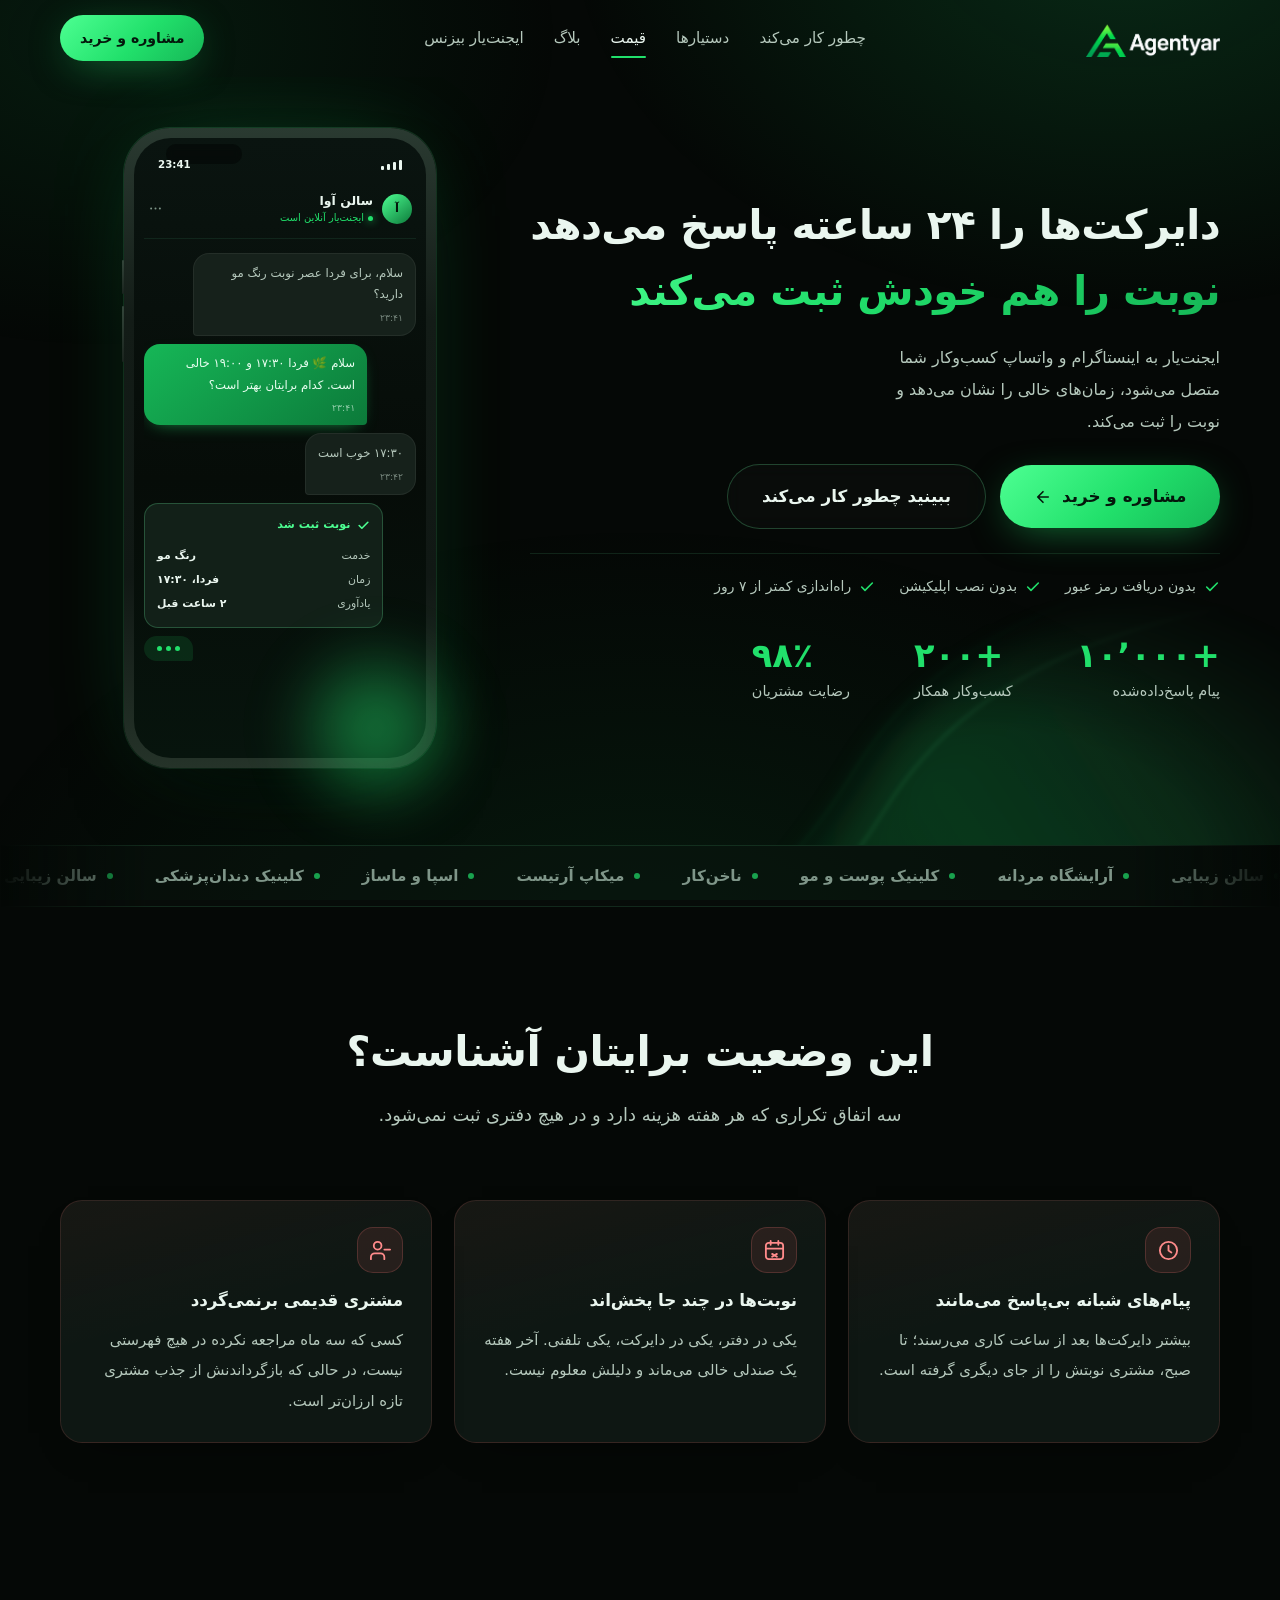
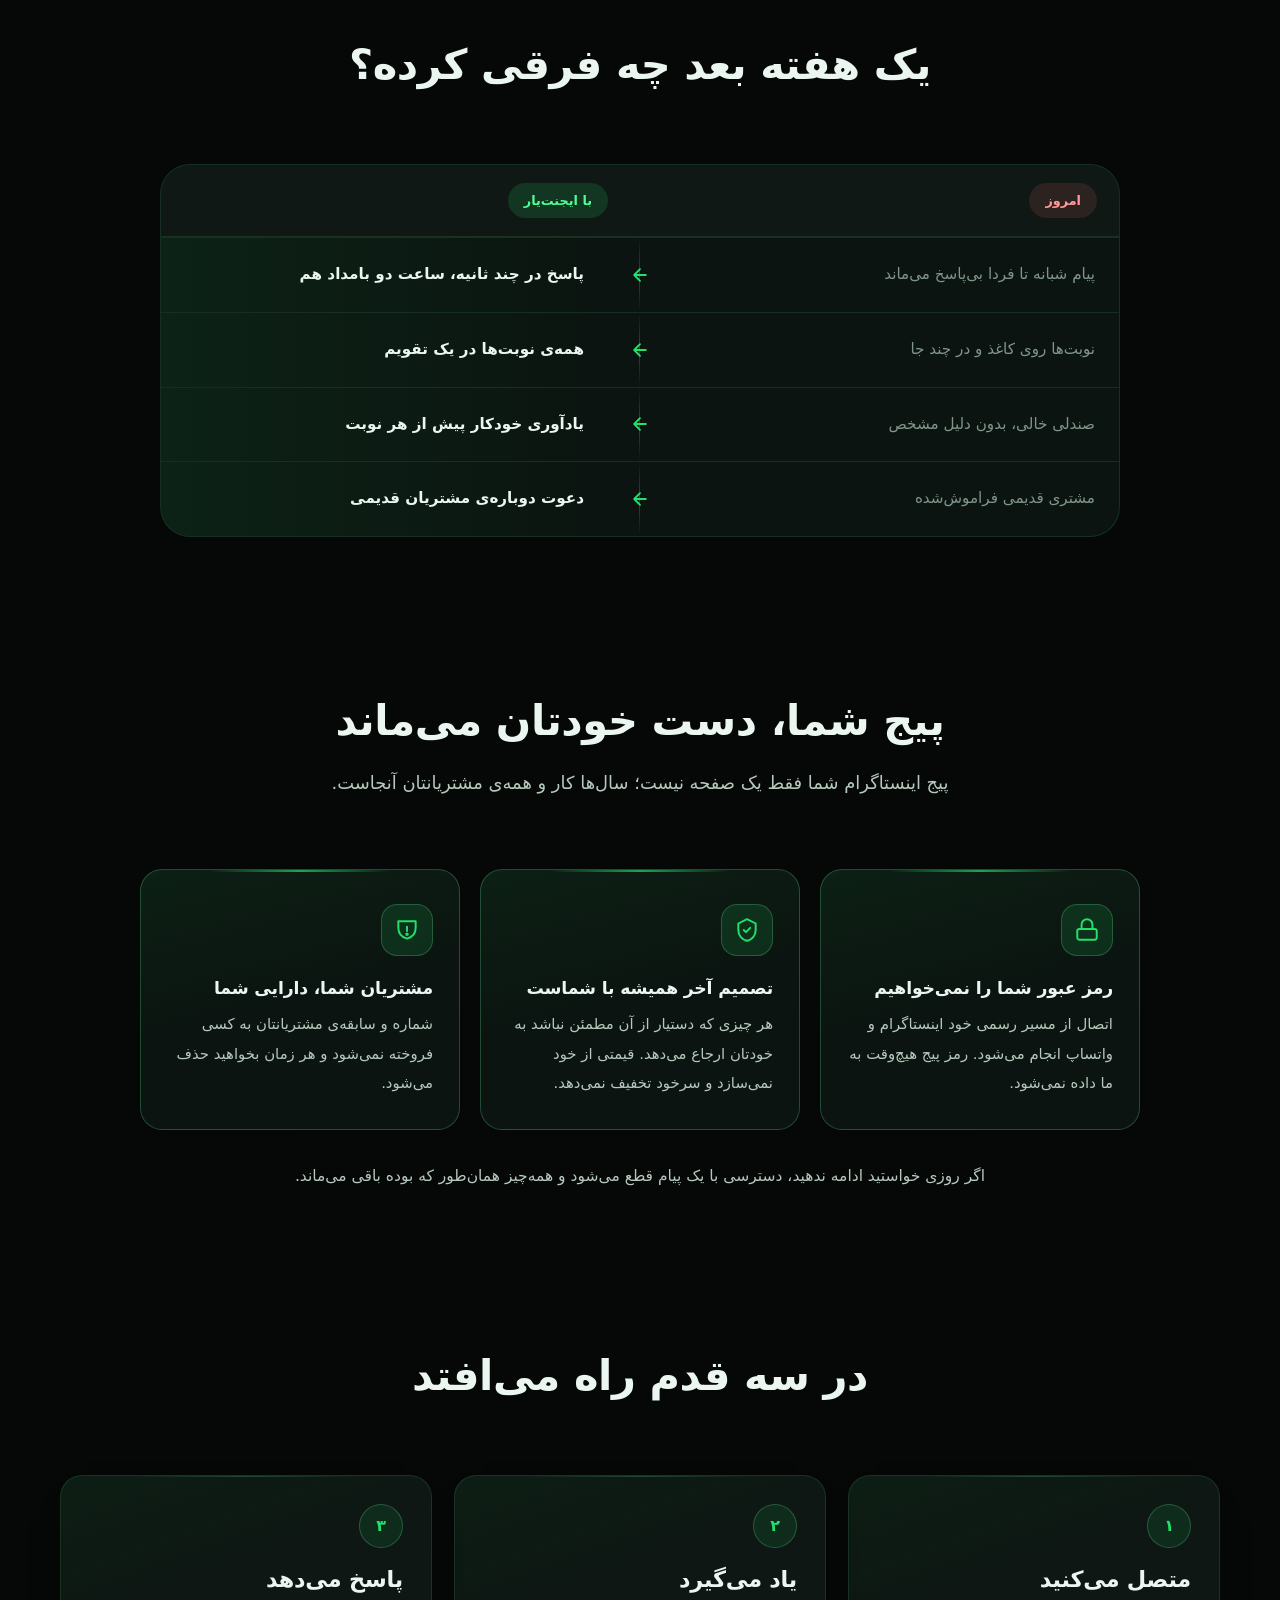
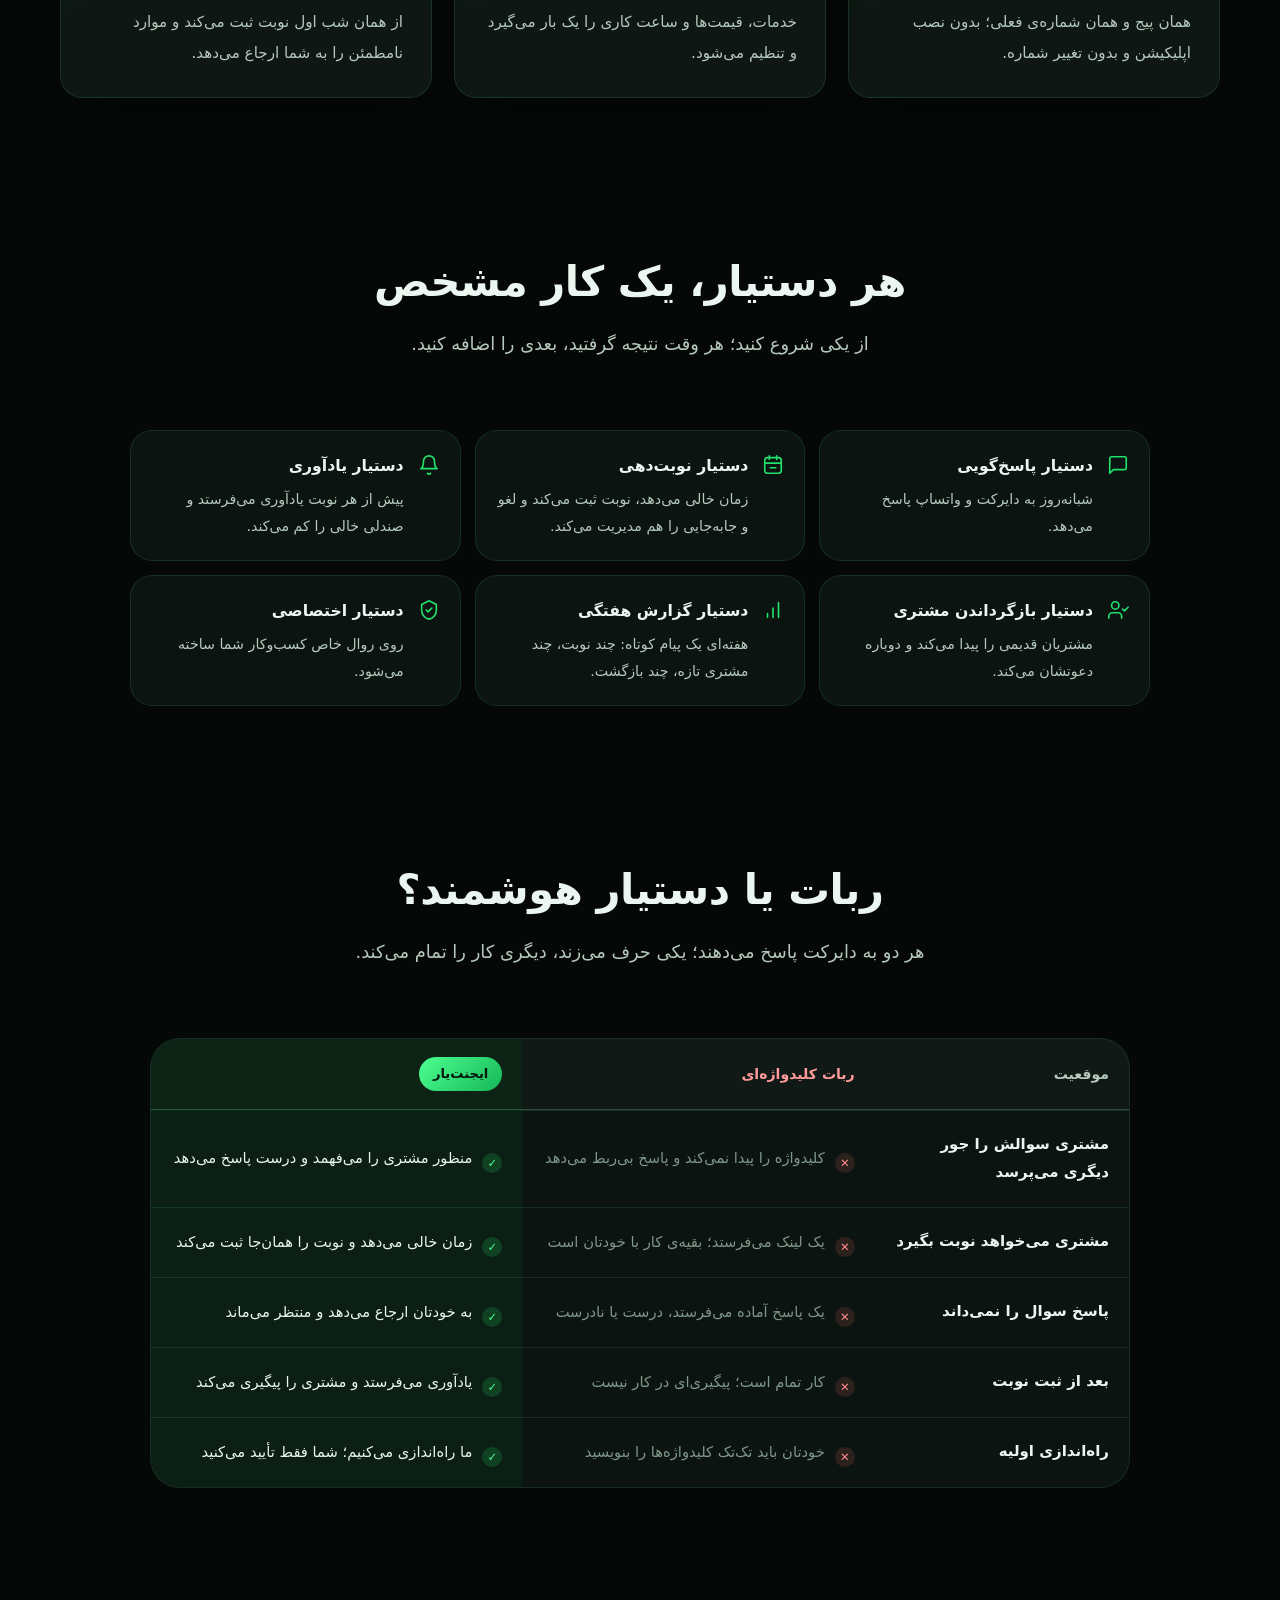
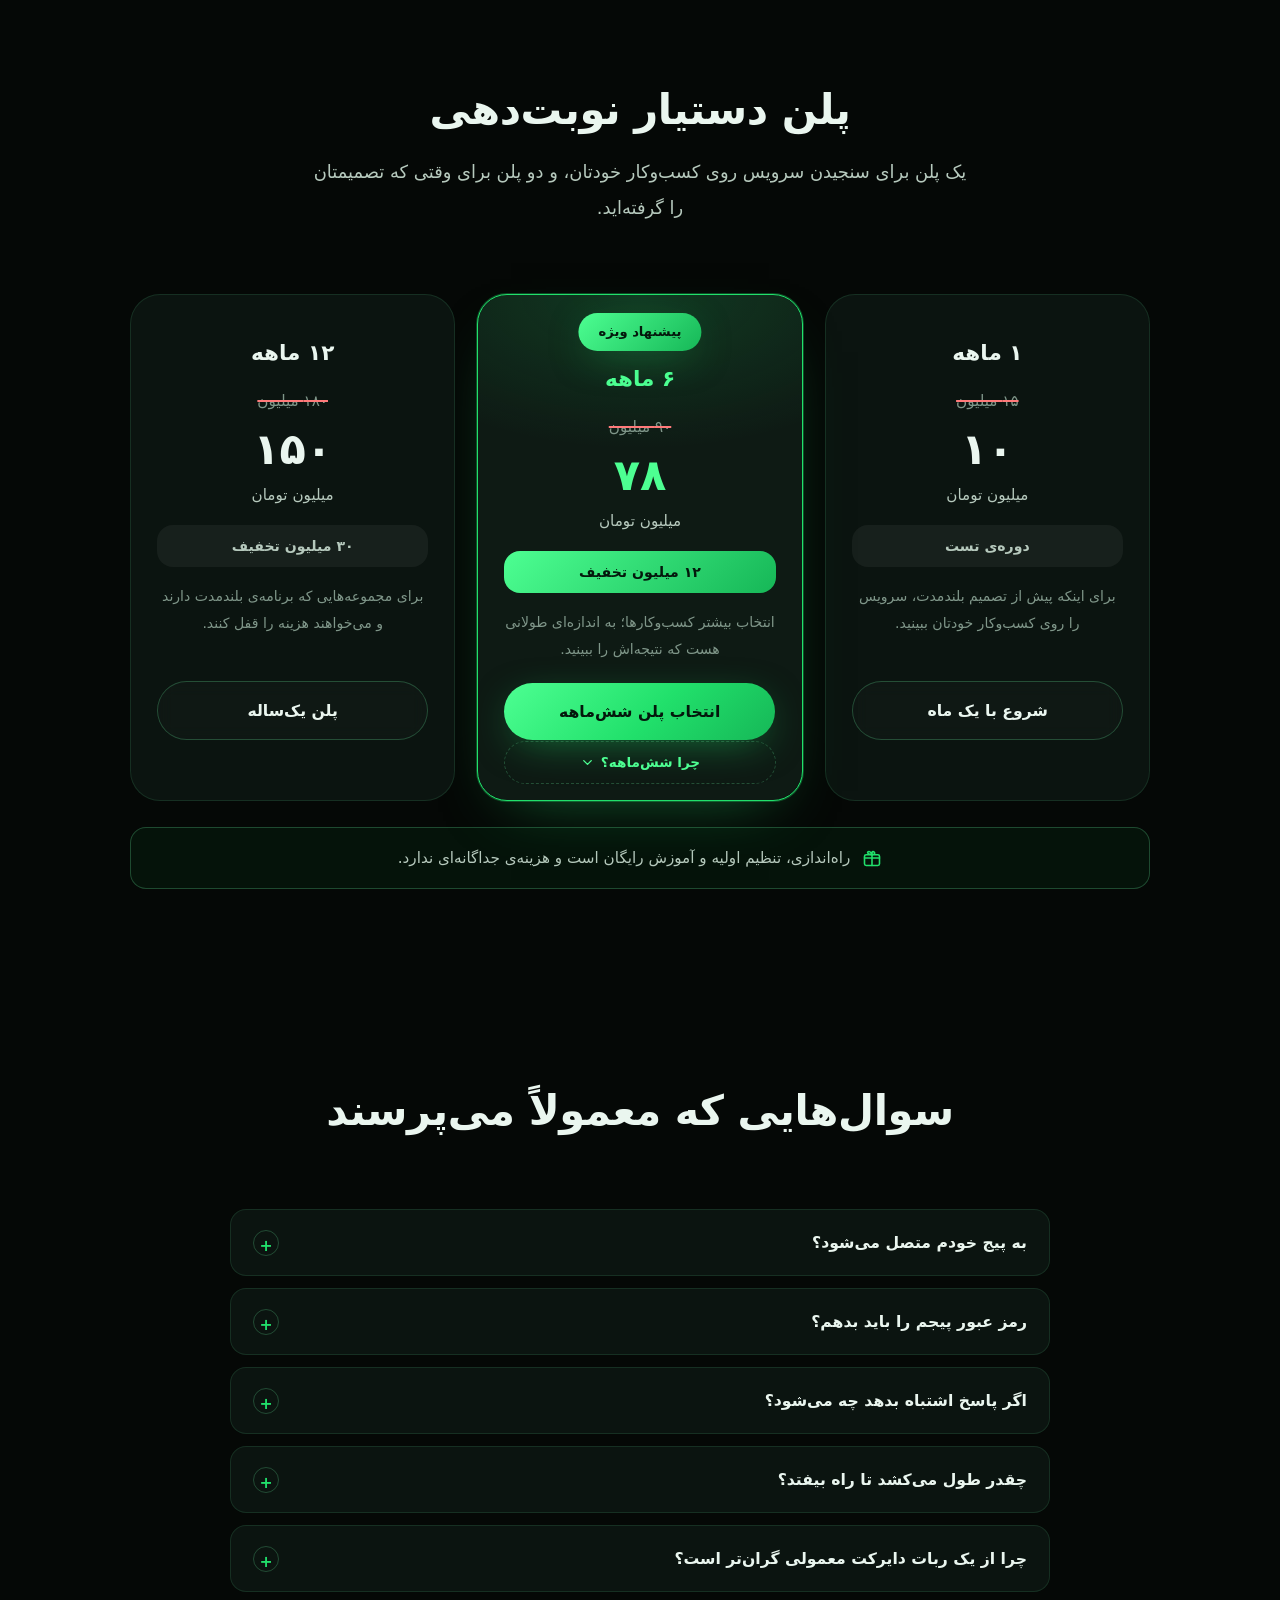
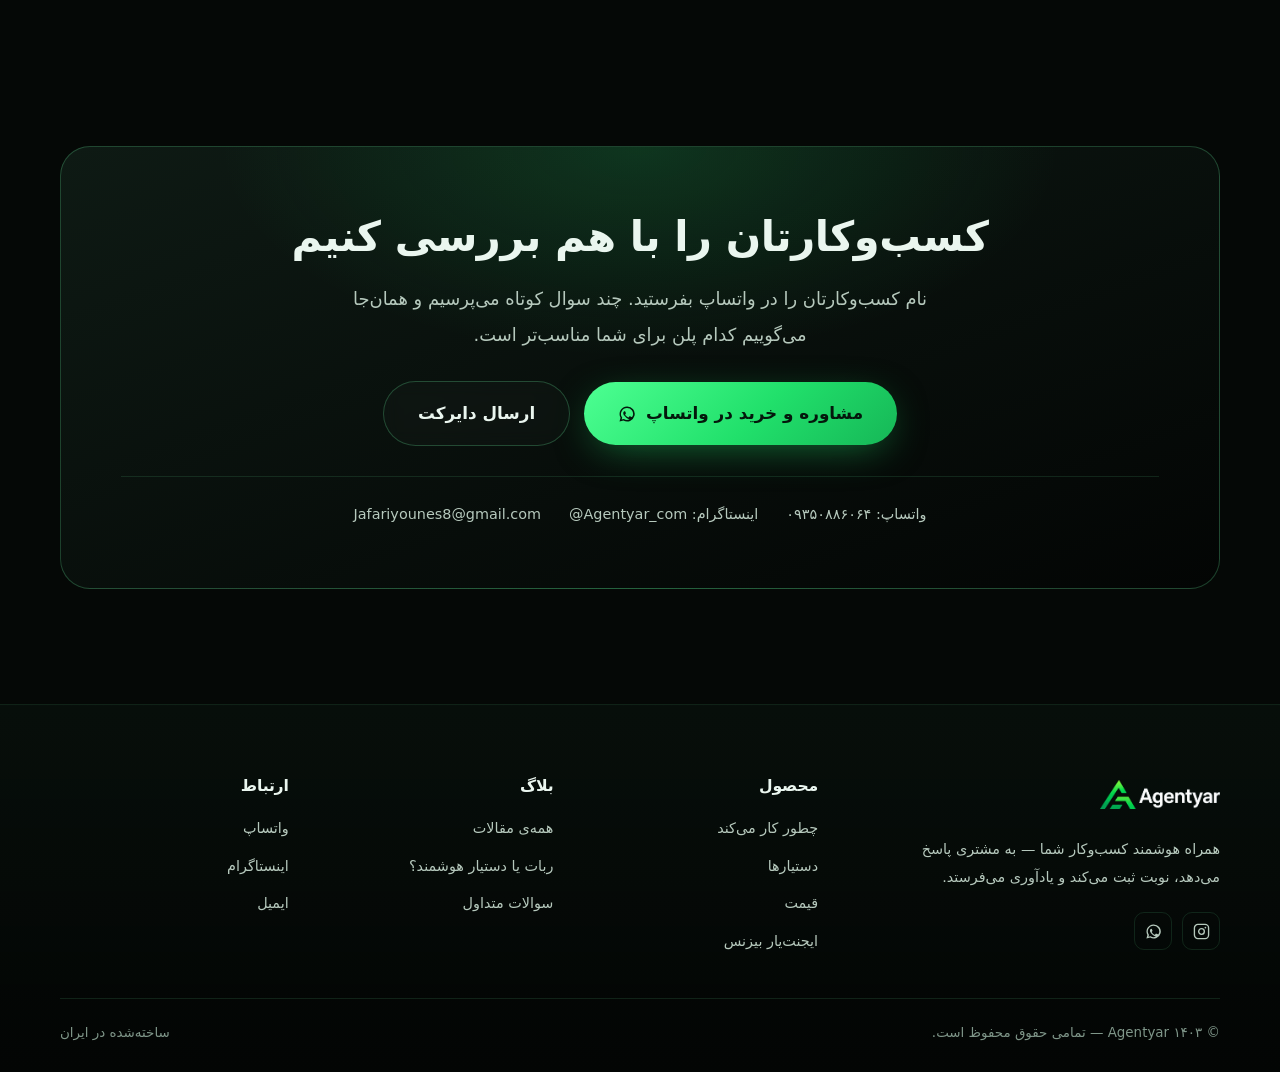
==== commit 49b7fd45: "Add files via upload" ====
--- a/index.html
+++ b/index.html
@@ -67,7 +67,7 @@
     </nav>
 
     <div class="header__actions">
-      <a class="btn btn--primary btn--sm" href="https://wa.me/989350886064?text=%D8%B3%D9%84%D8%A7%D9%85%D8%8C%20%D8%A7%D8%B2%20%D8%B3%D8%A7%DB%8C%D8%AA%20%D8%A7%DB%8C%D8%AC%D9%86%D8%AA%E2%80%8C%DB%8C%D8%A7%D8%B1%20%D8%A7%D9%88%D9%85%D8%AF%D9%85.%20%D8%A7%D8%B3%D9%85%20%DA%A9%D8%B3%D8%A8%E2%80%8C%D9%88%DA%A9%D8%A7%D8%B1%D9%85%3A%20">مشاوره و خرید</a>
+      <a class="btn btn--primary btn--sm" href="https://wa.me/989350886064?text=%D8%B3%D9%84%D8%A7%D9%85%D8%8C%20%D8%A7%D8%B2%20%D8%B3%D8%A7%DB%8C%D8%AA%20%D8%A7%DB%8C%D8%AC%D9%86%D8%AA%E2%80%8C%DB%8C%D8%A7%D8%B1%20%D8%A2%D9%85%D8%AF%D9%87%E2%80%8C%D8%A7%D9%85.%20%D9%86%D8%A7%D9%85%20%DA%A9%D8%B3%D8%A8%E2%80%8C%D9%88%DA%A9%D8%A7%D8%B1%D9%85%3A%20">مشاوره و خرید</a>
       <button class="burger" id="burger" aria-label="باز کردن منو" aria-expanded="false" aria-controls="drawer">
         <svg viewBox="0 0 24 24" fill="none" stroke="currentColor" stroke-width="2" stroke-linecap="round"><path d="M3 6h18M3 12h18M3 18h18"/></svg>
       </button>
@@ -82,18 +82,16 @@
     <img class="hero__wave" src="hero-wave.svg" alt="" aria-hidden="true">
     <div class="container hero__inner">
       <div>
-        <span class="eyebrow">دستیار نوبت‌دهی، مخصوص سالن و آرایشگاه</span>
         <h1 class="h-display">
           <span class="line">دایرکت‌ها را ۲۴ ساعته پاسخ می‌دهد</span>
           <span class="line grad-text">نوبت را هم خودش ثبت می‌کند</span>
         </h1>
         <p class="lead">
-          ایجنت‌یار به اینستاگرام و واتساپ کسب‌وکار شما متصل می‌شود، به مشتری پاسخ می‌دهد،
-          زمان‌های خالی را نشان می‌دهد و نوبت را ثبت می‌کند.
+          ایجنت‌یار به اینستاگرام و واتساپ کسب‌وکار شما متصل می‌شود، زمان‌های خالی را نشان می‌دهد و نوبت را ثبت می‌کند.
         </p>
 
         <div class="btn-row">
-          <a class="btn btn--primary btn--lg" href="https://wa.me/989350886064?text=%D8%B3%D9%84%D8%A7%D9%85%D8%8C%20%D8%A7%D8%B2%20%D8%B3%D8%A7%DB%8C%D8%AA%20%D8%A7%DB%8C%D8%AC%D9%86%D8%AA%E2%80%8C%DB%8C%D8%A7%D8%B1%20%D8%A7%D9%88%D9%85%D8%AF%D9%85.%20%D8%A7%D8%B3%D9%85%20%DA%A9%D8%B3%D8%A8%E2%80%8C%D9%88%DA%A9%D8%A7%D8%B1%D9%85%3A%20">
+          <a class="btn btn--primary btn--lg" href="https://wa.me/989350886064?text=%D8%B3%D9%84%D8%A7%D9%85%D8%8C%20%D8%A7%D8%B2%20%D8%B3%D8%A7%DB%8C%D8%AA%20%D8%A7%DB%8C%D8%AC%D9%86%D8%AA%E2%80%8C%DB%8C%D8%A7%D8%B1%20%D8%A2%D9%85%D8%AF%D9%87%E2%80%8C%D8%A7%D9%85.%20%D9%86%D8%A7%D9%85%20%DA%A9%D8%B3%D8%A8%E2%80%8C%D9%88%DA%A9%D8%A7%D8%B1%D9%85%3A%20">
             مشاوره و خرید
             <svg viewBox="0 0 24 24" fill="none" stroke="currentColor" stroke-width="2.2" stroke-linecap="round" stroke-linejoin="round"><path d="M19 12H5M12 19l-7-7 7-7"/></svg>
           </a>
@@ -203,8 +201,8 @@
   <section class="section" id="problem">
     <div class="container">
       <div class="section-head reveal">
-        <h2>این‌ها برایتان آشناست؟</h2>
-        <p class="lead">سه اتفاقی که هر هفته در سالن رخ می‌دهد و کسی حسابش را نگه نمی‌دارد</p>
+        <h2>این وضعیت برایتان آشناست؟</h2>
+        <p class="lead">سه اتفاق تکراری که هر هفته هزینه دارد و در هیچ دفتری ثبت نمی‌شود.</p>
       </div>
 
       <div class="grid grid--3">
@@ -213,7 +211,7 @@
             <svg viewBox="0 0 24 24" fill="none" stroke="currentColor" stroke-width="1.9" stroke-linecap="round" stroke-linejoin="round"><circle cx="12" cy="12" r="9"/><path d="M12 7v5l3 2"/></svg>
           </div>
           <h3>پیام‌های شبانه بی‌پاسخ می‌مانند</h3>
-          <p>بیشتر دایرکت‌ها بعد از ساعت کاری می‌رسند. تا صبح که پاسخ داده شوند، مشتری سراغ صفحه‌ی بعدی رفته و نوبتش را از جای دیگری گرفته است.</p>
+          <p>بیشتر دایرکت‌ها بعد از ساعت کاری می‌رسند؛ تا صبح، مشتری نوبتش را از جای دیگری گرفته است.</p>
         </article>
 
         <article class="pain reveal">
@@ -221,7 +219,7 @@
             <svg viewBox="0 0 24 24" fill="none" stroke="currentColor" stroke-width="1.9" stroke-linecap="round" stroke-linejoin="round"><rect x="3" y="4" width="18" height="17" rx="3"/><path d="M8 2v4M16 2v4M3 10h18"/><path d="m9.5 15.5 5 3"/><path d="m14.5 15.5-5 3"/></svg>
           </div>
           <h3>نوبت‌ها در چند جا پخش‌اند</h3>
-          <p>یکی در دفتر، یکی در دایرکت، یکی تلفنی. آخر هفته یک صندلی خالی می‌ماند و مشخص نیست کجای کار اشتباه شده است.</p>
+          <p>یکی در دفتر، یکی در دایرکت، یکی تلفنی. آخر هفته یک صندلی خالی می‌ماند و دلیلش معلوم نیست.</p>
         </article>
 
         <article class="pain reveal">
@@ -229,53 +227,105 @@
             <svg viewBox="0 0 24 24" fill="none" stroke="currentColor" stroke-width="1.9" stroke-linecap="round" stroke-linejoin="round"><path d="M16 21v-2a4 4 0 0 0-4-4H6a4 4 0 0 0-4 4v2"/><circle cx="9" cy="7" r="4"/><path d="M22 11h-6"/></svg>
           </div>
           <h3>مشتری قدیمی برنمی‌گردد</h3>
-          <p>کسی که سه ماه مراجعه نکرده، در هیچ فهرستی نیست. بازگرداندن او بسیار کم‌هزینه‌تر از جذب مشتری تازه است، اما فرصتش هیچ‌وقت پیش نمی‌آید.</p>
-        </article>
-      </div>
-    </div>
-  </section>
-
-  <!-- ================= ۳. راه‌حل / نتیجه ================= -->
+          <p>کسی که سه ماه مراجعه نکرده در هیچ فهرستی نیست، در حالی که بازگرداندنش از جذب مشتری تازه ارزان‌تر است.</p>
+        </article>
+      </div>
+    </div>
+  </section>
+
+  <!-- ================= ۳. نتیجه — قبل و بعد ================= -->
   <section class="section section--tight" id="result">
     <div class="container">
       <div class="section-head reveal">
-        <span class="eyebrow">برای هر سه، یک راه‌حل داریم</span>
         <h2>یک هفته بعد چه فرقی کرده؟</h2>
       </div>
 
-      <div class="compare reveal">
-        <div class="compare__col compare__col--before">
-          <span class="compare__tag">امروز</span>
-          <ul class="compare__list">
-            <li><svg viewBox="0 0 24 24" fill="none" stroke="currentColor" stroke-width="2.4" stroke-linecap="round"><path d="M18 6 6 18M6 6l12 12"/></svg>پیام‌های شبانه تا فردا بی‌پاسخ</li>
-            <li><svg viewBox="0 0 24 24" fill="none" stroke="currentColor" stroke-width="2.4" stroke-linecap="round"><path d="M18 6 6 18M6 6l12 12"/></svg>نوبت‌ها روی کاغذ و در چند جا</li>
-            <li><svg viewBox="0 0 24 24" fill="none" stroke="currentColor" stroke-width="2.4" stroke-linecap="round"><path d="M18 6 6 18M6 6l12 12"/></svg>صندلی خالی بدون دلیل مشخص</li>
-            <li><svg viewBox="0 0 24 24" fill="none" stroke="currentColor" stroke-width="2.4" stroke-linecap="round"><path d="M18 6 6 18M6 6l12 12"/></svg>مشتری قدیمی فراموش‌شده</li>
-          </ul>
-        </div>
-
-        <div class="compare__arrow" aria-hidden="true">
-          <svg viewBox="0 0 24 24" fill="none" stroke="currentColor" stroke-width="2" stroke-linecap="round" stroke-linejoin="round"><path d="M19 12H5M12 19l-7-7 7-7"/></svg>
-        </div>
-
-        <div class="compare__col compare__col--after">
-          <span class="compare__tag">با ایجنت‌یار</span>
-          <ul class="compare__list">
-            <li><svg viewBox="0 0 24 24" fill="none" stroke="currentColor" stroke-width="2.6" stroke-linecap="round" stroke-linejoin="round"><path d="M20 6 9 17l-5-5"/></svg>هر پیام در چند ثانیه پاسخ می‌گیرد</li>
-            <li><svg viewBox="0 0 24 24" fill="none" stroke="currentColor" stroke-width="2.6" stroke-linecap="round" stroke-linejoin="round"><path d="M20 6 9 17l-5-5"/></svg>همه‌ی نوبت‌ها در یک جا</li>
-            <li><svg viewBox="0 0 24 24" fill="none" stroke="currentColor" stroke-width="2.6" stroke-linecap="round" stroke-linejoin="round"><path d="M20 6 9 17l-5-5"/></svg>یادآوری خودکار پیش از هر نوبت</li>
-            <li><svg viewBox="0 0 24 24" fill="none" stroke="currentColor" stroke-width="2.6" stroke-linecap="round" stroke-linejoin="round"><path d="M20 6 9 17l-5-5"/></svg>مشتریان قدیمی دوباره دعوت می‌شوند</li>
-          </ul>
-        </div>
-      </div>
-    </div>
-  </section>
-
-  <!-- ================= ۴. چطور کار می‌کند ================= -->
+      <div class="shift reveal">
+        <div class="shift__head" aria-hidden="true">
+          <span class="shift__label shift__label--before">امروز</span>
+          <span class="shift__spacer"></span>
+          <span class="shift__label shift__label--after">با ایجنت‌یار</span>
+        </div>
+
+        <div class="shift__row">
+          <div class="shift__cell shift__cell--before">پیام شبانه تا فردا بی‌پاسخ می‌ماند</div>
+          <div class="shift__mid" aria-hidden="true">
+            <svg viewBox="0 0 24 24" fill="none" stroke="currentColor" stroke-width="2.2" stroke-linecap="round" stroke-linejoin="round"><path d="M19 12H5M12 19l-7-7 7-7"/></svg>
+          </div>
+          <div class="shift__cell shift__cell--after">پاسخ در چند ثانیه، ساعت دو بامداد هم</div>
+        </div>
+
+        <div class="shift__row">
+          <div class="shift__cell shift__cell--before">نوبت‌ها روی کاغذ و در چند جا</div>
+          <div class="shift__mid" aria-hidden="true">
+            <svg viewBox="0 0 24 24" fill="none" stroke="currentColor" stroke-width="2.2" stroke-linecap="round" stroke-linejoin="round"><path d="M19 12H5M12 19l-7-7 7-7"/></svg>
+          </div>
+          <div class="shift__cell shift__cell--after">همه‌ی نوبت‌ها در یک تقویم</div>
+        </div>
+
+        <div class="shift__row">
+          <div class="shift__cell shift__cell--before">صندلی خالی، بدون دلیل مشخص</div>
+          <div class="shift__mid" aria-hidden="true">
+            <svg viewBox="0 0 24 24" fill="none" stroke="currentColor" stroke-width="2.2" stroke-linecap="round" stroke-linejoin="round"><path d="M19 12H5M12 19l-7-7 7-7"/></svg>
+          </div>
+          <div class="shift__cell shift__cell--after">یادآوری خودکار پیش از هر نوبت</div>
+        </div>
+
+        <div class="shift__row">
+          <div class="shift__cell shift__cell--before">مشتری قدیمی فراموش‌شده</div>
+          <div class="shift__mid" aria-hidden="true">
+            <svg viewBox="0 0 24 24" fill="none" stroke="currentColor" stroke-width="2.2" stroke-linecap="round" stroke-linejoin="round"><path d="M19 12H5M12 19l-7-7 7-7"/></svg>
+          </div>
+          <div class="shift__cell shift__cell--after">دعوت دوباره‌ی مشتریان قدیمی</div>
+        </div>
+      </div>
+    </div>
+  </section>
+
+  <!-- ================= ۴. امنیت ================= -->
+  <section class="section section--tight" id="safety">
+    <div class="container">
+      <div class="section-head reveal">
+        <h2>پیج شما، دست خودتان می‌ماند</h2>
+        <p class="lead">پیج اینستاگرام شما فقط یک صفحه نیست؛ سال‌ها کار و همه‌ی مشتریانتان آنجاست.</p>
+      </div>
+
+      <div class="safe">
+        <article class="safe__item reveal">
+          <div class="safe__ic">
+            <svg viewBox="0 0 24 24" fill="none" stroke="currentColor" stroke-width="1.8" stroke-linecap="round" stroke-linejoin="round"><rect x="3" y="11" width="18" height="10" rx="2"/><path d="M7 11V7a5 5 0 0 1 10 0v4"/></svg>
+          </div>
+          <h3>رمز عبور شما را نمی‌خواهیم</h3>
+          <p>اتصال از مسیر رسمی خود اینستاگرام و واتساپ انجام می‌شود. رمز پیج هیچ‌وقت به ما داده نمی‌شود.</p>
+        </article>
+
+        <article class="safe__item reveal">
+          <div class="safe__ic">
+            <svg viewBox="0 0 24 24" fill="none" stroke="currentColor" stroke-width="1.8" stroke-linecap="round" stroke-linejoin="round"><path d="M12 2 4 6v6c0 5 3.4 9.4 8 10 4.6-.6 8-5 8-10V6z"/><path d="m9 12 2 2 4-4"/></svg>
+          </div>
+          <h3>تصمیم آخر همیشه با شماست</h3>
+          <p>هر چیزی که دستیار از آن مطمئن نباشد به خودتان ارجاع می‌دهد. قیمتی از خود نمی‌سازد و سرخود تخفیف نمی‌دهد.</p>
+        </article>
+
+        <article class="safe__item reveal">
+          <div class="safe__ic">
+            <svg viewBox="0 0 24 24" fill="none" stroke="currentColor" stroke-width="1.8" stroke-linecap="round" stroke-linejoin="round"><path d="M4 4h16v6c0 6-4 9-8 10-4-1-8-4-8-10z"/><path d="M12 9v4"/><circle cx="12" cy="16" r=".7" fill="currentColor"/></svg>
+          </div>
+          <h3>مشتریان شما، دارایی شما</h3>
+          <p>شماره و سابقه‌ی مشتریانتان به کسی فروخته نمی‌شود و هر زمان بخواهید حذف می‌شود.</p>
+        </article>
+      </div>
+
+      <p class="safe__note reveal">
+        اگر روزی خواستید ادامه ندهید، دسترسی با یک پیام قطع می‌شود و همه‌چیز همان‌طور که بوده باقی می‌ماند.
+      </p>
+    </div>
+  </section>
+
+  <!-- ================= ۵. چطور کار می‌کند ================= -->
   <section class="section section--tight" id="how">
     <div class="container">
       <div class="section-head reveal">
-        <span class="eyebrow">هیچ چیزی در روال کارتان تغییر نمی‌کند</span>
         <h2>در سه قدم راه می‌افتد</h2>
       </div>
 
@@ -283,201 +333,111 @@
         <article class="card step reveal">
           <div class="step__num">۱</div>
           <h3>متصل می‌کنید</h3>
-          <p>پیج اینستاگرام یا شماره‌ی واتساپ کسب‌وکارتان را متصل می‌کنید. نه اپلیکیشنی نصب می‌شود، نه شماره‌تان تغییر می‌کند، نه مشتری متوجه چیزی می‌شود.</p>
+          <p>همان پیج و همان شماره‌ی فعلی؛ بدون نصب اپلیکیشن و بدون تغییر شماره.</p>
         </article>
         <article class="card step reveal">
           <div class="step__num">۲</div>
           <h3>یاد می‌گیرد</h3>
-          <p>خدمات، قیمت‌ها، ساعت کاری و نام همکارانتان را می‌گیرد. یک بار تنظیم می‌شود و بعد از آن کاری با آن ندارید.</p>
+          <p>خدمات، قیمت‌ها و ساعت کاری را یک بار می‌گیرد و تنظیم می‌شود.</p>
         </article>
         <article class="card step reveal">
           <div class="step__num">۳</div>
           <h3>پاسخ می‌دهد</h3>
-          <p>از همان شب اول پاسخ می‌دهد و نوبت ثبت می‌کند. هر چیزی که از آن مطمئن نباشد را به خودتان ارجاع می‌دهد؛ نه چیزی از خود می‌سازد، نه سرخود تخفیف می‌دهد.</p>
-        </article>
-      </div>
-    </div>
-  </section>
-
-  <!-- ================= ۵. دستیارها ================= -->
-  <section class="section" id="agents">
+          <p>از همان شب اول نوبت ثبت می‌کند و موارد نامطمئن را به شما ارجاع می‌دهد.</p>
+        </article>
+      </div>
+    </div>
+  </section>
+
+  <!-- ================= ۶. دستیارها ================= -->
+  <section class="section section--tight" id="agents">
     <div class="container">
       <div class="section-head reveal">
         <h2>هر دستیار، یک کار مشخص</h2>
-        <p class="lead">از یکی شروع کنید. هر وقت نتیجه گرفتید، بعدی را اضافه کنید.</p>
-      </div>
-
-      <div class="grid grid--3">
-        <article class="card reveal">
-          <div class="card__icon">
-            <svg viewBox="0 0 24 24" fill="none" stroke="currentColor" stroke-width="1.8" stroke-linecap="round" stroke-linejoin="round"><path d="M21 15a2 2 0 0 1-2 2H7l-4 4V5a2 2 0 0 1 2-2h14a2 2 0 0 1 2 2z"/></svg>
-          </div>
-          <h3>دستیار پاسخ‌گویی</h3>
-          <p>به دایرکت اینستاگرام و واتساپ شبانه‌روزی پاسخ می‌دهد: قیمت، خدمات، آدرس و ساعت کاری.</p>
-        </article>
-
-        <article class="card reveal">
-          <div class="card__icon">
-            <svg viewBox="0 0 24 24" fill="none" stroke="currentColor" stroke-width="1.8" stroke-linecap="round" stroke-linejoin="round"><rect x="3" y="4" width="18" height="17" rx="3"/><path d="M8 2v4M16 2v4M3 10h18M9 15h6"/></svg>
-          </div>
-          <h3>دستیار نوبت‌دهی</h3>
-          <p>زمان‌های خالی را نشان می‌دهد، نوبت را ثبت می‌کند و جابه‌جایی و لغو را هم خودش مدیریت می‌کند.</p>
-        </article>
-
-        <article class="card reveal">
-          <div class="card__icon">
-            <svg viewBox="0 0 24 24" fill="none" stroke="currentColor" stroke-width="1.8" stroke-linecap="round" stroke-linejoin="round"><path d="M18 8a6 6 0 1 0-12 0c0 7-3 8-3 8h18s-3-1-3-8"/><path d="M13.7 21a2 2 0 0 1-3.4 0"/></svg>
-          </div>
-          <h3>دستیار یادآوری</h3>
-          <p>چند ساعت پیش از نوبت یادآوری می‌فرستد. ساده‌ترین کاری که صندلی خالی را کم می‌کند.</p>
-        </article>
-
-        <article class="card reveal">
-          <div class="card__icon">
-            <svg viewBox="0 0 24 24" fill="none" stroke="currentColor" stroke-width="1.8" stroke-linecap="round" stroke-linejoin="round"><path d="M16 21v-2a4 4 0 0 0-4-4H6a4 4 0 0 0-4 4v2"/><circle cx="9" cy="7" r="4"/><path d="m17 11 2 2 4-4"/></svg>
-          </div>
-          <h3>دستیار بازگرداندن مشتری</h3>
-          <p>کسانی که مدتی مراجعه نکرده‌اند را پیدا می‌کند و با یک پیام شخصی‌سازی‌شده دوباره دعوتشان می‌کند.</p>
-        </article>
-
-        <article class="card reveal">
-          <div class="card__icon">
-            <svg viewBox="0 0 24 24" fill="none" stroke="currentColor" stroke-width="1.8" stroke-linecap="round" stroke-linejoin="round"><path d="M12 20V10M18 20V4M6 20v-4"/></svg>
-          </div>
-          <h3>دستیار گزارش هفتگی</h3>
-          <p>هفته‌ای یک پیام کوتاه: چند نوبت ثبت شد، چند مشتری تازه آمد، چند نفر بازگشتند.</p>
-        </article>
-
-        <article class="card reveal">
-          <div class="card__icon">
-            <svg viewBox="0 0 24 24" fill="none" stroke="currentColor" stroke-width="1.8" stroke-linecap="round" stroke-linejoin="round"><path d="M12 2 4 6v6c0 5 3.4 9.4 8 10 4.6-.6 8-5 8-10V6z"/><path d="m9 12 2 2 4-4"/></svg>
-          </div>
-          <h3>دستیار اختصاصی</h3>
-          <p>روال کارتان خاص است؟ دستیار را روی همان می‌سازیم. مجموعه‌های چندشعبه‌ای از <a href="business.html" style="color:var(--brand)">ایجنت‌یار بیزنس</a> شروع کنند.</p>
-        </article>
-      </div>
-    </div>
-  </section>
-
-  <!-- ================= ۶. مقایسه ================= -->
-  <section class="section" id="vs">
+        <p class="lead">از یکی شروع کنید؛ هر وقت نتیجه گرفتید، بعدی را اضافه کنید.</p>
+      </div>
+
+      <div class="mini">
+        <article class="mini__item reveal">
+          <svg viewBox="0 0 24 24" fill="none" stroke="currentColor" stroke-width="1.8" stroke-linecap="round" stroke-linejoin="round"><path d="M21 15a2 2 0 0 1-2 2H7l-4 4V5a2 2 0 0 1 2-2h14a2 2 0 0 1 2 2z"/></svg>
+          <div><b>دستیار پاسخ‌گویی</b><span>شبانه‌روز به دایرکت و واتساپ پاسخ می‌دهد.</span></div>
+        </article>
+
+        <article class="mini__item reveal">
+          <svg viewBox="0 0 24 24" fill="none" stroke="currentColor" stroke-width="1.8" stroke-linecap="round" stroke-linejoin="round"><rect x="3" y="4" width="18" height="17" rx="3"/><path d="M8 2v4M16 2v4M3 10h18M9 15h6"/></svg>
+          <div><b>دستیار نوبت‌دهی</b><span>زمان خالی می‌دهد، نوبت ثبت می‌کند و لغو و جابه‌جایی را هم مدیریت می‌کند.</span></div>
+        </article>
+
+        <article class="mini__item reveal">
+          <svg viewBox="0 0 24 24" fill="none" stroke="currentColor" stroke-width="1.8" stroke-linecap="round" stroke-linejoin="round"><path d="M18 8a6 6 0 1 0-12 0c0 7-3 8-3 8h18s-3-1-3-8"/><path d="M13.7 21a2 2 0 0 1-3.4 0"/></svg>
+          <div><b>دستیار یادآوری</b><span>پیش از هر نوبت یادآوری می‌فرستد و صندلی خالی را کم می‌کند.</span></div>
+        </article>
+
+        <article class="mini__item reveal">
+          <svg viewBox="0 0 24 24" fill="none" stroke="currentColor" stroke-width="1.8" stroke-linecap="round" stroke-linejoin="round"><path d="M16 21v-2a4 4 0 0 0-4-4H6a4 4 0 0 0-4 4v2"/><circle cx="9" cy="7" r="4"/><path d="m17 11 2 2 4-4"/></svg>
+          <div><b>دستیار بازگرداندن مشتری</b><span>مشتریان قدیمی را پیدا می‌کند و دوباره دعوتشان می‌کند.</span></div>
+        </article>
+
+        <article class="mini__item reveal">
+          <svg viewBox="0 0 24 24" fill="none" stroke="currentColor" stroke-width="1.8" stroke-linecap="round" stroke-linejoin="round"><path d="M12 20V10M18 20V4M6 20v-4"/></svg>
+          <div><b>دستیار گزارش هفتگی</b><span>هفته‌ای یک پیام کوتاه: چند نوبت، چند مشتری تازه، چند بازگشت.</span></div>
+        </article>
+
+        <article class="mini__item reveal">
+          <svg viewBox="0 0 24 24" fill="none" stroke="currentColor" stroke-width="1.8" stroke-linecap="round" stroke-linejoin="round"><path d="M12 2 4 6v6c0 5 3.4 9.4 8 10 4.6-.6 8-5 8-10V6z"/><path d="m9 12 2 2 4-4"/></svg>
+          <div><b>دستیار اختصاصی</b><span>روی روال خاص کسب‌وکار شما ساخته می‌شود.</span></div>
+        </article>
+      </div>
+    </div>
+  </section>
+
+  <!-- ================= ۷. مقایسه ================= -->
+  <section class="section section--tight" id="vs">
     <div class="container">
       <div class="section-head reveal">
         <h2>ربات یا دستیار هوشمند؟</h2>
-        <p class="lead">هر دو به دایرکت پاسخ می‌دهند. تفاوت در این است که یکی حرف می‌زند و دیگری کار را تمام می‌کند.</p>
-      </div>
-
-      <div class="vsx">
-        <article class="vsx__item reveal">
-          <div class="vsx__q"><span>۱</span>مشتری سوالش را جور دیگری می‌پرسد</div>
-          <div class="vsx__pair">
-            <div class="vsx__side vsx__bad">
-              <i><svg viewBox="0 0 24 24" fill="none" stroke="currentColor" stroke-width="2.6" stroke-linecap="round"><path d="M18 6 6 18M6 6l12 12"/></svg></i>
-              <div><b>ربات کلیدواژه‌ای</b><p>کلیدواژه را پیدا نمی‌کند و پاسخ بی‌ربط می‌دهد.</p></div>
-            </div>
-            <div class="vsx__side vsx__good">
-              <i><svg viewBox="0 0 24 24" fill="none" stroke="currentColor" stroke-width="2.8" stroke-linecap="round" stroke-linejoin="round"><path d="M20 6 9 17l-5-5"/></svg></i>
-              <div><b>ایجنت‌یار</b><p>منظور مشتری را می‌فهمد و درست پاسخ می‌دهد.</p></div>
-            </div>
-          </div>
-        </article>
-
-        <article class="vsx__item reveal">
-          <div class="vsx__q"><span>۲</span>مشتری می‌خواهد نوبت بگیرد</div>
-          <div class="vsx__pair">
-            <div class="vsx__side vsx__bad">
-              <i><svg viewBox="0 0 24 24" fill="none" stroke="currentColor" stroke-width="2.6" stroke-linecap="round"><path d="M18 6 6 18M6 6l12 12"/></svg></i>
-              <div><b>ربات کلیدواژه‌ای</b><p>یک لینک می‌فرستد؛ بقیه‌ی کار با خودتان است.</p></div>
-            </div>
-            <div class="vsx__side vsx__good">
-              <i><svg viewBox="0 0 24 24" fill="none" stroke="currentColor" stroke-width="2.8" stroke-linecap="round" stroke-linejoin="round"><path d="M20 6 9 17l-5-5"/></svg></i>
-              <div><b>ایجنت‌یار</b><p>زمان خالی می‌دهد و نوبت را همان‌جا ثبت می‌کند.</p></div>
-            </div>
-          </div>
-        </article>
-
-        <article class="vsx__item reveal">
-          <div class="vsx__q"><span>۳</span>پاسخ سوال را نمی‌داند</div>
-          <div class="vsx__pair">
-            <div class="vsx__side vsx__bad">
-              <i><svg viewBox="0 0 24 24" fill="none" stroke="currentColor" stroke-width="2.6" stroke-linecap="round"><path d="M18 6 6 18M6 6l12 12"/></svg></i>
-              <div><b>ربات کلیدواژه‌ای</b><p>یک پاسخ آماده می‌فرستد، درست یا نادرست.</p></div>
-            </div>
-            <div class="vsx__side vsx__good">
-              <i><svg viewBox="0 0 24 24" fill="none" stroke="currentColor" stroke-width="2.8" stroke-linecap="round" stroke-linejoin="round"><path d="M20 6 9 17l-5-5"/></svg></i>
-              <div><b>ایجنت‌یار</b><p>به خودتان ارجاع می‌دهد و منتظر می‌ماند.</p></div>
-            </div>
-          </div>
-        </article>
-
-        <article class="vsx__item reveal">
-          <div class="vsx__q"><span>۴</span>بعد از ثبت نوبت</div>
-          <div class="vsx__pair">
-            <div class="vsx__side vsx__bad">
-              <i><svg viewBox="0 0 24 24" fill="none" stroke="currentColor" stroke-width="2.6" stroke-linecap="round"><path d="M18 6 6 18M6 6l12 12"/></svg></i>
-              <div><b>ربات کلیدواژه‌ای</b><p>کار تمام است؛ پیگیری‌ای در کار نیست.</p></div>
-            </div>
-            <div class="vsx__side vsx__good">
-              <i><svg viewBox="0 0 24 24" fill="none" stroke="currentColor" stroke-width="2.8" stroke-linecap="round" stroke-linejoin="round"><path d="M20 6 9 17l-5-5"/></svg></i>
-              <div><b>ایجنت‌یار</b><p>یادآوری می‌فرستد و مشتری را پیگیری می‌کند.</p></div>
-            </div>
-          </div>
-        </article>
-
-        <article class="vsx__item reveal">
-          <div class="vsx__q"><span>۵</span>راه‌اندازی اولیه</div>
-          <div class="vsx__pair">
-            <div class="vsx__side vsx__bad">
-              <i><svg viewBox="0 0 24 24" fill="none" stroke="currentColor" stroke-width="2.6" stroke-linecap="round"><path d="M18 6 6 18M6 6l12 12"/></svg></i>
-              <div><b>ربات کلیدواژه‌ای</b><p>خودتان باید تک‌تک کلیدواژه‌ها را بنویسید.</p></div>
-            </div>
-            <div class="vsx__side vsx__good">
-              <i><svg viewBox="0 0 24 24" fill="none" stroke="currentColor" stroke-width="2.8" stroke-linecap="round" stroke-linejoin="round"><path d="M20 6 9 17l-5-5"/></svg></i>
-              <div><b>ایجنت‌یار</b><p>ما راه‌اندازی می‌کنیم؛ شما فقط تأیید می‌کنید.</p></div>
-            </div>
-          </div>
-        </article>
-      </div>
-    </div>
-  </section>
-
-  <!-- ================= ۷. امنیت ================= -->
-  <section class="section section--tight" id="safety">
-    <div class="container">
-      <div class="section-head reveal">
-        <h2>پیج شما، دست خودتان می‌ماند</h2>
-        <p class="lead">پیج اینستاگرام برای شما فقط یک صفحه نیست؛ سال‌ها کار و همه‌ی مشتریانتان آنجاست. با همین نگاه ساخته شده است.</p>
-      </div>
-
-      <div class="safe">
-        <article class="safe__item reveal">
-          <div class="safe__ic">
-            <svg viewBox="0 0 24 24" fill="none" stroke="currentColor" stroke-width="1.8" stroke-linecap="round" stroke-linejoin="round"><rect x="3" y="11" width="18" height="10" rx="2"/><path d="M7 11V7a5 5 0 0 1 10 0v4"/></svg>
-          </div>
-          <h3>رمز عبور شما را نمی‌خواهیم</h3>
-          <p>اتصال از مسیر رسمی خود اینستاگرام و واتساپ انجام می‌شود. رمز پیج شما هیچ‌وقت به ما داده نمی‌شود، چون اصلاً به آن نیازی نداریم.</p>
-        </article>
-
-        <article class="safe__item reveal">
-          <div class="safe__ic">
-            <svg viewBox="0 0 24 24" fill="none" stroke="currentColor" stroke-width="1.8" stroke-linecap="round" stroke-linejoin="round"><path d="M12 2 4 6v6c0 5 3.4 9.4 8 10 4.6-.6 8-5 8-10V6z"/><path d="m9 12 2 2 4-4"/></svg>
-          </div>
-          <h3>تصمیم آخر همیشه با شماست</h3>
-          <p>هر چیزی که دستیار از آن مطمئن نباشد، به خودتان ارجاع می‌دهد و منتظر می‌ماند. قیمتی از خود نمی‌سازد و سرخود تخفیف نمی‌دهد.</p>
-        </article>
-
-        <article class="safe__item reveal">
-          <div class="safe__ic">
-            <svg viewBox="0 0 24 24" fill="none" stroke="currentColor" stroke-width="1.8" stroke-linecap="round" stroke-linejoin="round"><path d="M4 4h16v6c0 6-4 9-8 10-4-1-8-4-8-10z"/><path d="M12 9v4"/><circle cx="12" cy="16" r=".7" fill="currentColor"/></svg>
-          </div>
-          <h3>مشتریان شما، دارایی شما</h3>
-          <p>شماره و سابقه‌ی مشتریانتان فقط برای همان کاری استفاده می‌شود که به دستیار سپرده‌اید. به کسی فروخته نمی‌شود و هر زمان بخواهید حذف می‌شود.</p>
-        </article>
-      </div>
-
-      <p class="safe__note reveal">
-        اگر روزی خواستید ادامه ندهید، دسترسی با یک پیام قطع می‌شود و همه‌چیز دقیقاً همان‌طور که بوده باقی می‌ماند.
-      </p>
+        <p class="lead">هر دو به دایرکت پاسخ می‌دهند؛ یکی حرف می‌زند، دیگری کار را تمام می‌کند.</p>
+      </div>
+
+      <div class="cmp-wrap reveal">
+        <table class="cmp">
+          <caption class="sr-only">مقایسه‌ی ربات کلیدواژه‌ای با ایجنت‌یار</caption>
+          <thead>
+            <tr>
+              <th scope="col" class="cmp__case">موقعیت</th>
+              <th scope="col" class="cmp__bad">ربات کلیدواژه‌ای</th>
+              <th scope="col" class="cmp__good"><span class="cmp__badge">ایجنت‌یار</span></th>
+            </tr>
+          </thead>
+          <tbody>
+            <tr>
+              <th scope="row" data-th="موقعیت">مشتری سوالش را جور دیگری می‌پرسد</th>
+              <td data-th="ربات کلیدواژه‌ای"><i class="x"></i>کلیدواژه را پیدا نمی‌کند و پاسخ بی‌ربط می‌دهد</td>
+              <td data-th="ایجنت‌یار"><i class="v"></i>منظور مشتری را می‌فهمد و درست پاسخ می‌دهد</td>
+            </tr>
+            <tr>
+              <th scope="row" data-th="موقعیت">مشتری می‌خواهد نوبت بگیرد</th>
+              <td data-th="ربات کلیدواژه‌ای"><i class="x"></i>یک لینک می‌فرستد؛ بقیه‌ی کار با خودتان است</td>
+              <td data-th="ایجنت‌یار"><i class="v"></i>زمان خالی می‌دهد و نوبت را همان‌جا ثبت می‌کند</td>
+            </tr>
+            <tr>
+              <th scope="row" data-th="موقعیت">پاسخ سوال را نمی‌داند</th>
+              <td data-th="ربات کلیدواژه‌ای"><i class="x"></i>یک پاسخ آماده می‌فرستد، درست یا نادرست</td>
+              <td data-th="ایجنت‌یار"><i class="v"></i>به خودتان ارجاع می‌دهد و منتظر می‌ماند</td>
+            </tr>
+            <tr>
+              <th scope="row" data-th="موقعیت">بعد از ثبت نوبت</th>
+              <td data-th="ربات کلیدواژه‌ای"><i class="x"></i>کار تمام است؛ پیگیری‌ای در کار نیست</td>
+              <td data-th="ایجنت‌یار"><i class="v"></i>یادآوری می‌فرستد و مشتری را پیگیری می‌کند</td>
+            </tr>
+            <tr>
+              <th scope="row" data-th="موقعیت">راه‌اندازی اولیه</th>
+              <td data-th="ربات کلیدواژه‌ای"><i class="x"></i>خودتان باید تک‌تک کلیدواژه‌ها را بنویسید</td>
+              <td data-th="ایجنت‌یار"><i class="v"></i>ما راه‌اندازی می‌کنیم؛ شما فقط تأیید می‌کنید</td>
+            </tr>
+          </tbody>
+        </table>
+      </div>
     </div>
   </section>
 
@@ -518,10 +478,7 @@
     <div class="container">
       <div class="section-head reveal">
         <h2>پلن دستیار نوبت‌دهی</h2>
-        <p class="lead">
-          یک پلن برای اینکه سرویس را روی کسب‌وکار خودتان بسنجید،
-          و یک پلن برای وقتی که تصمیمتان را گرفته‌اید.
-        </p>
+        <p class="lead">یک پلن برای سنجیدن سرویس روی کسب‌وکار خودتان، و دو پلن برای وقتی که تصمیمتان را گرفته‌اید.</p>
       </div>
 
       <div class="plans">
@@ -532,10 +489,10 @@
           <div class="plan__unit">میلیون تومان</div>
           <div class="plan__save">دوره‌ی تست</div>
           <p class="plan__note">برای اینکه پیش از تصمیم بلندمدت، سرویس را روی کسب‌وکار خودتان ببینید.</p>
-          <a class="btn btn--ghost" href="https://wa.me/989350886064?text=%D8%B3%D9%84%D8%A7%D9%85%D8%8C%20%D8%A7%D8%B2%20%D8%B3%D8%A7%DB%8C%D8%AA%20%D8%A7%DB%8C%D8%AC%D9%86%D8%AA%E2%80%8C%DB%8C%D8%A7%D8%B1%20%D8%A7%D9%88%D9%85%D8%AF%D9%85.%20%D8%A7%D8%B3%D9%85%20%DA%A9%D8%B3%D8%A8%E2%80%8C%D9%88%DA%A9%D8%A7%D8%B1%D9%85%3A%20">شروع با یک ماه</a>
-        </article>
-
-        <article class="plan plan--best reveal">
+          <a class="btn btn--ghost" href="https://wa.me/989350886064?text=%D8%B3%D9%84%D8%A7%D9%85%D8%8C%20%D8%A7%D8%B2%20%D8%B3%D8%A7%DB%8C%D8%AA%20%D8%A7%DB%8C%D8%AC%D9%86%D8%AA%E2%80%8C%DB%8C%D8%A7%D8%B1%20%D8%A2%D9%85%D8%AF%D9%87%E2%80%8C%D8%A7%D9%85.%20%D9%86%D8%A7%D9%85%20%DA%A9%D8%B3%D8%A8%E2%80%8C%D9%88%DA%A9%D8%A7%D8%B1%D9%85%3A%20">شروع با یک ماه</a>
+        </article>
+
+        <article class="plan plan--best reveal" id="planBest">
           <span class="plan__badge">پیشنهاد ویژه</span>
           <div class="plan__term">۶ ماهه</div>
           <div class="plan__was">۹۰ میلیون</div>
@@ -543,7 +500,33 @@
           <div class="plan__unit">میلیون تومان</div>
           <div class="plan__save">۱۲ میلیون تخفیف</div>
           <p class="plan__note">انتخاب بیشتر کسب‌وکارها؛ به اندازه‌ای طولانی هست که نتیجه‌اش را ببینید.</p>
-          <a class="btn btn--primary" href="https://wa.me/989350886064?text=%D8%B3%D9%84%D8%A7%D9%85%D8%8C%20%D8%A7%D8%B2%20%D8%B3%D8%A7%DB%8C%D8%AA%20%D8%A7%DB%8C%D8%AC%D9%86%D8%AA%E2%80%8C%DB%8C%D8%A7%D8%B1%20%D8%A7%D9%88%D9%85%D8%AF%D9%85.%20%D8%A7%D8%B3%D9%85%20%DA%A9%D8%B3%D8%A8%E2%80%8C%D9%88%DA%A9%D8%A7%D8%B1%D9%85%3A%20">انتخاب پلن شش‌ماهه</a>
+          <a class="btn btn--primary" href="https://wa.me/989350886064?text=%D8%B3%D9%84%D8%A7%D9%85%D8%8C%20%D8%A7%D8%B2%20%D8%B3%D8%A7%DB%8C%D8%AA%20%D8%A7%DB%8C%D8%AC%D9%86%D8%AA%E2%80%8C%DB%8C%D8%A7%D8%B1%20%D8%A2%D9%85%D8%AF%D9%87%E2%80%8C%D8%A7%D9%85.%20%D9%86%D8%A7%D9%85%20%DA%A9%D8%B3%D8%A8%E2%80%8C%D9%88%DA%A9%D8%A7%D8%B1%D9%85%3A%20">انتخاب پلن شش‌ماهه</a>
+
+          <button class="plan__trigger" id="why6Btn" type="button" aria-expanded="false" aria-controls="why6Panel">
+            چرا شش‌ماهه؟
+            <svg viewBox="0 0 24 24" fill="none" stroke="currentColor" stroke-width="2.2" stroke-linecap="round" stroke-linejoin="round"><path d="m6 9 6 6 6-6"/></svg>
+          </button>
+
+          <!-- پنل «چرا شش‌ماهه» — با هاور روی کارت یا زدن دکمه باز می‌شود -->
+          <div class="plan__why" id="why6Panel">
+            <div class="plan__why-in">
+              <div class="plan__why-head">
+                <h3>چرا شش‌ماهه؟</h3>
+                <button class="plan__why-close" id="why6Close" type="button" aria-label="بستن">
+                  <svg viewBox="0 0 24 24" fill="none" stroke="currentColor" stroke-width="2.2" stroke-linecap="round"><path d="M18 6 6 18M6 6l12 12"/></svg>
+                </button>
+              </div>
+              <ul class="plan__why-list">
+                <li>۱۲ میلیون تومان کمتر از خرید شش‌باره‌ی پلن ماهانه</li>
+                <li>زمان کافی تا دستیار جا بیفتد و مشتریان به آن عادت کنند</li>
+                <li>نتیجه در کار واقعی دیده می‌شود، نه در یک تست چندروزه</li>
+                <li>فشار پاسخ‌گویی روزانه از دوش شما و تیمتان برداشته می‌شود</li>
+                <li>راه‌اندازی و آموزش رایگان، در کمتر از یک هفته</li>
+                <li>بدون تعهد چندساله</li>
+              </ul>
+              <a class="btn btn--primary btn--sm" href="https://wa.me/989350886064?text=%D8%B3%D9%84%D8%A7%D9%85%D8%8C%20%D8%A7%D8%B2%20%D8%B3%D8%A7%DB%8C%D8%AA%20%D8%A7%DB%8C%D8%AC%D9%86%D8%AA%E2%80%8C%DB%8C%D8%A7%D8%B1%20%D8%A2%D9%85%D8%AF%D9%87%E2%80%8C%D8%A7%D9%85.%20%D9%86%D8%A7%D9%85%20%DA%A9%D8%B3%D8%A8%E2%80%8C%D9%88%DA%A9%D8%A7%D8%B1%D9%85%3A%20">انتخاب پلن شش‌ماهه</a>
+            </div>
+          </div>
         </article>
 
         <article class="plan reveal">
@@ -553,7 +536,7 @@
           <div class="plan__unit">میلیون تومان</div>
           <div class="plan__save">۳۰ میلیون تخفیف</div>
           <p class="plan__note">برای مجموعه‌هایی که برنامه‌ی بلندمدت دارند و می‌خواهند هزینه را قفل کنند.</p>
-          <a class="btn btn--ghost" href="https://wa.me/989350886064?text=%D8%B3%D9%84%D8%A7%D9%85%D8%8C%20%D8%A7%D8%B2%20%D8%B3%D8%A7%DB%8C%D8%AA%20%D8%A7%DB%8C%D8%AC%D9%86%D8%AA%E2%80%8C%DB%8C%D8%A7%D8%B1%20%D8%A7%D9%88%D9%85%D8%AF%D9%85.%20%D8%A7%D8%B3%D9%85%20%DA%A9%D8%B3%D8%A8%E2%80%8C%D9%88%DA%A9%D8%A7%D8%B1%D9%85%3A%20">پلن یک‌ساله</a>
+          <a class="btn btn--ghost" href="https://wa.me/989350886064?text=%D8%B3%D9%84%D8%A7%D9%85%D8%8C%20%D8%A7%D8%B2%20%D8%B3%D8%A7%DB%8C%D8%AA%20%D8%A7%DB%8C%D8%AC%D9%86%D8%AA%E2%80%8C%DB%8C%D8%A7%D8%B1%20%D8%A2%D9%85%D8%AF%D9%87%E2%80%8C%D8%A7%D9%85.%20%D9%86%D8%A7%D9%85%20%DA%A9%D8%B3%D8%A8%E2%80%8C%D9%88%DA%A9%D8%A7%D8%B1%D9%85%3A%20">پلن یک‌ساله</a>
         </article>
       </div>
 
@@ -564,50 +547,7 @@
     </div>
   </section>
 
-  <!-- ================= ۹. چرا شش‌ماهه ================= -->
-  <section class="section section--tight" id="why6">
-    <div class="container">
-      <div class="why6 reveal">
-        <div class="why6__top">
-          <span class="why6__tag">پلن شش‌ماهه</span>
-          <h2>چرا بیشتر، این را انتخاب می‌کنند؟</h2>
-        </div>
-
-        <div class="why6__grid">
-          <div class="reason">
-            <svg viewBox="0 0 24 24" fill="none" stroke="currentColor" stroke-width="1.9" stroke-linecap="round" stroke-linejoin="round"><rect x="3" y="4" width="18" height="17" rx="3"/><path d="M8 2v4M16 2v4M3 10h18"/></svg>
-            <span>زمان کافی برای اینکه دستیار جا بیفتد و مشتریان به آن عادت کنند</span>
-          </div>
-          <div class="reason">
-            <svg viewBox="0 0 24 24" fill="none" stroke="currentColor" stroke-width="1.9" stroke-linecap="round" stroke-linejoin="round"><path d="M12 20V10M18 20V4M6 20v-4"/></svg>
-            <span>فرصت دیدن نتیجه در کار واقعی، نه در یک تست چندروزه</span>
-          </div>
-          <div class="reason">
-            <svg viewBox="0 0 24 24" fill="none" stroke="currentColor" stroke-width="1.9" stroke-linecap="round" stroke-linejoin="round"><path d="M17 21v-2a4 4 0 0 0-4-4H5a4 4 0 0 0-4 4v2"/><circle cx="9" cy="7" r="4"/><path d="M23 21v-2a4 4 0 0 0-3-3.9"/></svg>
-            <span>کم شدن فشار پاسخ‌گویی روزانه از دوش شما و تیمتان</span>
-          </div>
-          <div class="reason">
-            <svg viewBox="0 0 24 24" fill="none" stroke="currentColor" stroke-width="1.9" stroke-linecap="round" stroke-linejoin="round"><path d="m12 3 2.6 5.6 6 .8-4.4 4.2 1.1 6.1L12 16.8 6.7 19.7l1.1-6.1L3.4 9.4l6-.8z"/></svg>
-            <span>۱۲ میلیون تومان کمتر از خرید شش‌باره‌ی پلن ماهانه</span>
-          </div>
-          <div class="reason">
-            <svg viewBox="0 0 24 24" fill="none" stroke="currentColor" stroke-width="1.9" stroke-linecap="round" stroke-linejoin="round"><path d="M5 19 19 5M12 5h7v7"/></svg>
-            <span>راه‌اندازی در کمتر از یک هفته، بدون هزینه‌ی اضافه</span>
-          </div>
-          <div class="reason">
-            <svg viewBox="0 0 24 24" fill="none" stroke="currentColor" stroke-width="1.9" stroke-linecap="round" stroke-linejoin="round"><path d="M12 2 4 6v6c0 5 3.4 9.4 8 10 4.6-.6 8-5 8-10V6z"/><path d="m9 12 2 2 4-4"/></svg>
-            <span>انتخاب مطمئن‌تر برای رشد، بدون تعهد چندساله</span>
-          </div>
-        </div>
-
-        <div class="btn-row" style="justify-content:center;margin-block-start:30px">
-          <a class="btn btn--primary btn--lg" href="https://wa.me/989350886064?text=%D8%B3%D9%84%D8%A7%D9%85%D8%8C%20%D8%A7%D8%B2%20%D8%B3%D8%A7%DB%8C%D8%AA%20%D8%A7%DB%8C%D8%AC%D9%86%D8%AA%E2%80%8C%DB%8C%D8%A7%D8%B1%20%D8%A7%D9%88%D9%85%D8%AF%D9%85.%20%D8%A7%D8%B3%D9%85%20%DA%A9%D8%B3%D8%A8%E2%80%8C%D9%88%DA%A9%D8%A7%D8%B1%D9%85%3A%20">انتخاب پلن شش‌ماهه</a>
-        </div>
-      </div>
-    </div>
-  </section>
-
-  <!-- ================= ۱۰. سوالات ================= -->
+  <!-- ================= ۹. سوالات ================= -->
   <section class="section section--tight" id="faq">
     <div class="container">
       <div class="section-head reveal">
@@ -616,8 +556,8 @@
 
       <div class="faq">
         <details class="faq__item reveal">
-          <summary class="faq__q">به پیج خودم متصل می‌شود یا باید چیز جدیدی بسازم؟ <i>+</i></summary>
-          <div class="faq__a">به همان پیج و همان شماره‌ی واتساپ فعلی شما متصل می‌شود. مشتری هیچ تغییری نمی‌بیند؛ فقط این بار سریع پاسخ می‌گیرد.</div>
+          <summary class="faq__q">به پیج خودم متصل می‌شود؟ <i>+</i></summary>
+          <div class="faq__a">به همان پیج و همان شماره‌ی واتساپ فعلی شما. مشتری هیچ تغییری نمی‌بیند؛ فقط این بار سریع پاسخ می‌گیرد.</div>
         </details>
 
         <details class="faq__item reveal">
@@ -627,86 +567,43 @@
 
         <details class="faq__item reveal">
           <summary class="faq__q">اگر پاسخ اشتباه بدهد چه می‌شود؟ <i>+</i></summary>
-          <div class="faq__a">هر چیزی که از آن مطمئن نباشد را به خودتان ارجاع می‌دهد و منتظر می‌ماند. قیمتی از خود نمی‌سازد و سرخود تخفیف نمی‌دهد. تصمیم‌های حساس همیشه با شماست.</div>
-        </details>
-
-        <details class="faq__item reveal">
-          <summary class="faq__q">با کامپیوتر کار کردن بلد نیستم، مشکلی پیش می‌آید؟ <i>+</i></summary>
-          <div class="faq__a">راه‌اندازی را ما انجام می‌دهیم. پس از آن، همه‌ی کار شما با همان گوشی و همان اینستاگرام همیشگی است.</div>
+          <div class="faq__a">هر چیزی که از آن مطمئن نباشد را به خودتان ارجاع می‌دهد. قیمتی از خود نمی‌سازد و سرخود تخفیف نمی‌دهد؛ تصمیم‌های حساس همیشه با شماست.</div>
         </details>
 
         <details class="faq__item reveal">
           <summary class="faq__q">چقدر طول می‌کشد تا راه بیفتد؟ <i>+</i></summary>
-          <div class="faq__a">معمولاً کمتر از یک هفته. ابتدا دستیار نوبت‌دهی فعال می‌شود، نتیجه را با هم می‌بینیم و بعد تصمیم می‌گیرید ادامه بدهید یا نه.</div>
+          <div class="faq__a">معمولاً کمتر از یک هفته. راه‌اندازی را ما انجام می‌دهیم و بعد از آن، کار شما با همان گوشی و همان اینستاگرام همیشگی است.</div>
         </details>
 
         <details class="faq__item reveal">
           <summary class="faq__q">چرا از یک ربات دایرکت معمولی گران‌تر است؟ <i>+</i></summary>
-          <div class="faq__a">چون کار متفاوتی انجام می‌دهد. ربات کلیدواژه‌ای پاسخ آماده می‌فرستد؛ ایجنت‌یار منظور مشتری را می‌فهمد، زمان خالی می‌دهد، نوبت را ثبت می‌کند و بعد یادآوری می‌فرستد. <a href="#vs" style="color:var(--brand)">مقایسه‌ی کامل</a> را ببینید.</div>
+          <div class="faq__a">چون کار متفاوتی انجام می‌دهد: منظور مشتری را می‌فهمد، زمان خالی می‌دهد، نوبت را ثبت می‌کند و بعد یادآوری می‌فرستد. <a href="#vs">جدول مقایسه</a> را ببینید.</div>
         </details>
       </div>
     </div>
   </section>
 
-  <!-- ================= ۱۱. اقدام نهایی ================= -->
+  <!-- ================= ۱۰. اقدام نهایی ================= -->
   <section class="section section--tight" id="start">
     <div class="container">
       <div class="cta-band reveal">
         <h2>کسب‌وکارتان را با هم بررسی کنیم</h2>
-        <p class="lead" style="max-width:58ch;margin-inline:auto">
-          در واتساپ یا دایرکت پیام بدهید و نام کسب‌وکارتان را بفرستید.
-          چند سوال کوتاه می‌پرسیم و همان‌جا می‌گوییم کدام پلن برای شما مناسب‌تر است.
+        <p class="lead" style="max-width:56ch;margin-inline:auto">
+          نام کسب‌وکارتان را در واتساپ بفرستید. چند سوال کوتاه می‌پرسیم و همان‌جا می‌گوییم کدام پلن برای شما مناسب‌تر است.
         </p>
         <div class="btn-row" style="justify-content:center">
-          <a class="btn btn--primary btn--lg" href="https://wa.me/989350886064?text=%D8%B3%D9%84%D8%A7%D9%85%D8%8C%20%D8%A7%D8%B2%20%D8%B3%D8%A7%DB%8C%D8%AA%20%D8%A7%DB%8C%D8%AC%D9%86%D8%AA%E2%80%8C%DB%8C%D8%A7%D8%B1%20%D8%A7%D9%88%D9%85%D8%AF%D9%85.%20%D8%A7%D8%B3%D9%85%20%DA%A9%D8%B3%D8%A8%E2%80%8C%D9%88%DA%A9%D8%A7%D8%B1%D9%85%3A%20">
+          <a class="btn btn--primary btn--lg" href="https://wa.me/989350886064?text=%D8%B3%D9%84%D8%A7%D9%85%D8%8C%20%D8%A7%D8%B2%20%D8%B3%D8%A7%DB%8C%D8%AA%20%D8%A7%DB%8C%D8%AC%D9%86%D8%AA%E2%80%8C%DB%8C%D8%A7%D8%B1%20%D8%A2%D9%85%D8%AF%D9%87%E2%80%8C%D8%A7%D9%85.%20%D9%86%D8%A7%D9%85%20%DA%A9%D8%B3%D8%A8%E2%80%8C%D9%88%DA%A9%D8%A7%D8%B1%D9%85%3A%20">
             مشاوره و خرید در واتساپ
             <svg viewBox="0 0 24 24" fill="currentColor"><path d="M12 2a10 10 0 0 0-8.6 15L2 22l5.2-1.4A10 10 0 1 0 12 2m0 2a8 8 0 1 1-4.1 14.8l-.4-.2-2.6.7.7-2.5-.3-.4A8 8 0 0 1 12 4m-3.3 4.3c-.2 0-.5 0-.7.3-.3.3-1 .9-1 2.3s1 2.7 1.2 2.9c.1.2 2 3.2 5 4.4 2.4 1 2.9.8 3.4.7.5 0 1.6-.6 1.8-1.3.2-.6.2-1.2.2-1.3-.1-.1-.3-.2-.6-.3l-2-1c-.3-.1-.5-.2-.7.1l-1 1.3c-.2.2-.4.2-.6.1-.3-.1-1.3-.5-2.4-1.5-.9-.8-1.5-1.8-1.7-2.1-.1-.3 0-.4.1-.6l.5-.5.3-.6v-.5l-.9-2.1c-.2-.5-.4-.4-.6-.4z"/></svg>
           </a>
           <a class="btn btn--ghost btn--lg" href="https://instagram.com/agentyar_com" target="_blank" rel="noopener">ارسال دایرکت</a>
         </div>
-      </div>
-    </div>
-  </section>
-
-  <!-- ================= ۱۲. تماس ================= -->
-  <section class="section section--tight" id="contact">
-    <div class="container">
-      <div class="section-head reveal">
-        <h2>راه‌های ارتباط</h2>
-      </div>
-
-      <div class="contact-grid">
-        <a class="contact-card reveal" href="https://wa.me/989350886064?text=%D8%B3%D9%84%D8%A7%D9%85%D8%8C%20%D8%A7%D8%B2%20%D8%B3%D8%A7%DB%8C%D8%AA%20%D8%A7%DB%8C%D8%AC%D9%86%D8%AA%E2%80%8C%DB%8C%D8%A7%D8%B1%20%D8%A7%D9%88%D9%85%D8%AF%D9%85.%20%D8%A7%D8%B3%D9%85%20%DA%A9%D8%B3%D8%A8%E2%80%8C%D9%88%DA%A9%D8%A7%D8%B1%D9%85%3A%20" target="_blank" rel="noopener">
-          <div class="contact-card__ic ic-whatsapp">
-            <svg viewBox="0 0 24 24" fill="currentColor"><path d="M12 2a10 10 0 0 0-8.6 15L2 22l5.2-1.4A10 10 0 1 0 12 2m0 2a8 8 0 1 1-4.1 14.8l-.4-.2-2.6.7.7-2.5-.3-.4A8 8 0 0 1 12 4m-3.3 4.3c-.2 0-.5 0-.7.3-.3.3-1 .9-1 2.3s1 2.7 1.2 2.9c.1.2 2 3.2 5 4.4 2.4 1 2.9.8 3.4.7.5 0 1.6-.6 1.8-1.3.2-.6.2-1.2.2-1.3-.1-.1-.3-.2-.6-.3l-2-1c-.3-.1-.5-.2-.7.1l-1 1.3c-.2.2-.4.2-.6.1-.3-.1-1.3-.5-2.4-1.5-.9-.8-1.5-1.8-1.7-2.1-.1-.3 0-.4.1-.6l.5-.5.3-.6v-.5l-.9-2.1c-.2-.5-.4-.4-.6-.4z"/></svg>
-          </div>
-          <h3>واتساپ</h3>
-          <p>۰۹۳۵۰۸۸۶۰۶۴</p>
-        </a>
-
-        <a class="contact-card reveal" href="https://instagram.com/agentyar_com" target="_blank" rel="noopener">
-          <div class="contact-card__ic ic-instagram">
-            <svg viewBox="0 0 24 24" fill="none" stroke="currentColor" stroke-width="1.9" stroke-linecap="round"><rect x="2" y="2" width="20" height="20" rx="5"/><circle cx="12" cy="12" r="4"/><circle cx="17.5" cy="6.5" r="1.2" fill="currentColor" stroke="none"/></svg>
-          </div>
-          <h3>اینستاگرام</h3>
-          <p>@Agentyar_com</p>
-        </a>
-
-        <a class="contact-card reveal" href="tel:+989350886064">
-          <div class="contact-card__ic ic-phone">
-            <svg viewBox="0 0 24 24" fill="none" stroke="currentColor" stroke-width="1.9" stroke-linecap="round" stroke-linejoin="round"><path d="M22 16.9v3a2 2 0 0 1-2.2 2 19.8 19.8 0 0 1-8.6-3.1 19.5 19.5 0 0 1-6-6A19.8 19.8 0 0 1 2.1 4.2 2 2 0 0 1 4.1 2h3a2 2 0 0 1 2 1.7c.1 1 .4 1.9.7 2.8a2 2 0 0 1-.5 2.1L8.1 9.9a16 16 0 0 0 6 6l1.3-1.2a2 2 0 0 1 2.1-.5c.9.3 1.8.6 2.8.7a2 2 0 0 1 1.7 2Z"/></svg>
-          </div>
-          <h3>تماس تلفنی</h3>
-          <p>۰۹۳۵۰۸۸۶۰۶۴</p>
-        </a>
-
-        <a class="contact-card reveal" href="mailto:Jafariyounes8@gmail.com">
-          <div class="contact-card__ic ic-mail">
-            <svg viewBox="0 0 24 24" fill="none" stroke="currentColor" stroke-width="1.9" stroke-linecap="round" stroke-linejoin="round"><rect x="2" y="4" width="20" height="16" rx="3"/><path d="m3 7 9 6 9-6"/></svg>
-          </div>
-          <h3>ایمیل</h3>
-          <p>Jafariyounes8@gmail.com</p>
-        </a>
+
+        <div class="contact-row" id="contact">
+          <a href="https://wa.me/989350886064?text=%D8%B3%D9%84%D8%A7%D9%85%D8%8C%20%D8%A7%D8%B2%20%D8%B3%D8%A7%DB%8C%D8%AA%20%D8%A7%DB%8C%D8%AC%D9%86%D8%AA%E2%80%8C%DB%8C%D8%A7%D8%B1%20%D8%A2%D9%85%D8%AF%D9%87%E2%80%8C%D8%A7%D9%85.%20%D9%86%D8%A7%D9%85%20%DA%A9%D8%B3%D8%A8%E2%80%8C%D9%88%DA%A9%D8%A7%D8%B1%D9%85%3A%20">واتساپ: ۰۹۳۵۰۸۸۶۰۶۴</a>
+          <a href="https://instagram.com/agentyar_com" target="_blank" rel="noopener">اینستاگرام: ‎@Agentyar_com</a>
+          <a href="mailto:Jafariyounes8@gmail.com">Jafariyounes8@gmail.com</a>
+        </div>
       </div>
     </div>
   </section>
@@ -725,7 +622,7 @@
           <a href="https://instagram.com/agentyar_com" target="_blank" rel="noopener" aria-label="اینستاگرام">
             <svg viewBox="0 0 24 24" fill="none" stroke="currentColor" stroke-width="1.9"><rect x="2" y="2" width="20" height="20" rx="5"/><circle cx="12" cy="12" r="4"/><circle cx="17.5" cy="6.5" r="1.2" fill="currentColor" stroke="none"/></svg>
           </a>
-          <a href="https://wa.me/989350886064?text=%D8%B3%D9%84%D8%A7%D9%85%D8%8C%20%D8%A7%D8%B2%20%D8%B3%D8%A7%DB%8C%D8%AA%20%D8%A7%DB%8C%D8%AC%D9%86%D8%AA%E2%80%8C%DB%8C%D8%A7%D8%B1%20%D8%A7%D9%88%D9%85%D8%AF%D9%85.%20%D8%A7%D8%B3%D9%85%20%DA%A9%D8%B3%D8%A8%E2%80%8C%D9%88%DA%A9%D8%A7%D8%B1%D9%85%3A%20" target="_blank" rel="noopener" aria-label="واتساپ">
+          <a href="https://wa.me/989350886064?text=%D8%B3%D9%84%D8%A7%D9%85%D8%8C%20%D8%A7%D8%B2%20%D8%B3%D8%A7%DB%8C%D8%AA%20%D8%A7%DB%8C%D8%AC%D9%86%D8%AA%E2%80%8C%DB%8C%D8%A7%D8%B1%20%D8%A2%D9%85%D8%AF%D9%87%E2%80%8C%D8%A7%D9%85.%20%D9%86%D8%A7%D9%85%20%DA%A9%D8%B3%D8%A8%E2%80%8C%D9%88%DA%A9%D8%A7%D8%B1%D9%85%3A%20" target="_blank" rel="noopener" aria-label="واتساپ">
             <svg viewBox="0 0 24 24" fill="currentColor"><path d="M12 2a10 10 0 0 0-8.6 15L2 22l5.2-1.4A10 10 0 1 0 12 2m0 2a8 8 0 1 1-4.1 14.8l-.4-.2-2.6.7.7-2.5-.3-.4A8 8 0 0 1 12 4m-3.3 4.3c-.2 0-.5 0-.7.3-.3.3-1 .9-1 2.3s1 2.7 1.2 2.9c.1.2 2 3.2 5 4.4 2.4 1 2.9.8 3.4.7.5 0 1.6-.6 1.8-1.3.2-.6.2-1.2.2-1.3-.1-.1-.3-.2-.6-.3l-2-1c-.3-.1-.5-.2-.7.1l-1 1.3c-.2.2-.4.2-.6.1-.3-.1-1.3-.5-2.4-1.5-.9-.8-1.5-1.8-1.7-2.1-.1-.3 0-.4.1-.6l.5-.5.3-.6v-.5l-.9-2.1c-.2-.5-.4-.4-.6-.4z"/></svg>
           </a>
         </div>
@@ -753,7 +650,7 @@
       <div>
         <h4>ارتباط</h4>
         <nav class="footer__links">
-          <a href="https://wa.me/989350886064?text=%D8%B3%D9%84%D8%A7%D9%85%D8%8C%20%D8%A7%D8%B2%20%D8%B3%D8%A7%DB%8C%D8%AA%20%D8%A7%DB%8C%D8%AC%D9%86%D8%AA%E2%80%8C%DB%8C%D8%A7%D8%B1%20%D8%A7%D9%88%D9%85%D8%AF%D9%85.%20%D8%A7%D8%B3%D9%85%20%DA%A9%D8%B3%D8%A8%E2%80%8C%D9%88%DA%A9%D8%A7%D8%B1%D9%85%3A%20">واتساپ</a>
+          <a href="https://wa.me/989350886064?text=%D8%B3%D9%84%D8%A7%D9%85%D8%8C%20%D8%A7%D8%B2%20%D8%B3%D8%A7%DB%8C%D8%AA%20%D8%A7%DB%8C%D8%AC%D9%86%D8%AA%E2%80%8C%DB%8C%D8%A7%D8%B1%20%D8%A2%D9%85%D8%AF%D9%87%E2%80%8C%D8%A7%D9%85.%20%D9%86%D8%A7%D9%85%20%DA%A9%D8%B3%D8%A8%E2%80%8C%D9%88%DA%A9%D8%A7%D8%B1%D9%85%3A%20">واتساپ</a>
           <a href="https://instagram.com/agentyar_com" target="_blank" rel="noopener">اینستاگرام</a>
           <a href="mailto:Jafariyounes8@gmail.com">ایمیل</a>
         </nav>
@@ -768,7 +665,7 @@
 </footer>
 
 <div class="sticky-cta" id="stickyCta">
-  <a class="btn btn--primary" href="https://wa.me/989350886064?text=%D8%B3%D9%84%D8%A7%D9%85%D8%8C%20%D8%A7%D8%B2%20%D8%B3%D8%A7%DB%8C%D8%AA%20%D8%A7%DB%8C%D8%AC%D9%86%D8%AA%E2%80%8C%DB%8C%D8%A7%D8%B1%20%D8%A7%D9%88%D9%85%D8%AF%D9%85.%20%D8%A7%D8%B3%D9%85%20%DA%A9%D8%B3%D8%A8%E2%80%8C%D9%88%DA%A9%D8%A7%D8%B1%D9%85%3A%20">مشاوره و خرید</a>
+  <a class="btn btn--primary" href="https://wa.me/989350886064?text=%D8%B3%D9%84%D8%A7%D9%85%D8%8C%20%D8%A7%D8%B2%20%D8%B3%D8%A7%DB%8C%D8%AA%20%D8%A7%DB%8C%D8%AC%D9%86%D8%AA%E2%80%8C%DB%8C%D8%A7%D8%B1%20%D8%A2%D9%85%D8%AF%D9%87%E2%80%8C%D8%A7%D9%85.%20%D9%86%D8%A7%D9%85%20%DA%A9%D8%B3%D8%A8%E2%80%8C%D9%88%DA%A9%D8%A7%D8%B1%D9%85%3A%20">مشاوره و خرید</a>
   <a class="btn btn--ghost" href="#pricing">قیمت‌ها</a>
 </div>
 
@@ -791,7 +688,7 @@
       <a href="blog.html">بلاگ</a>
       <a href="business.html">ایجنت‌یار بیزنس</a>
     </nav>
-    <a class="btn btn--primary btn--block" href="https://wa.me/989350886064?text=%D8%B3%D9%84%D8%A7%D9%85%D8%8C%20%D8%A7%D8%B2%20%D8%B3%D8%A7%DB%8C%D8%AA%20%D8%A7%DB%8C%D8%AC%D9%86%D8%AA%E2%80%8C%DB%8C%D8%A7%D8%B1%20%D8%A7%D9%88%D9%85%D8%AF%D9%85.%20%D8%A7%D8%B3%D9%85%20%DA%A9%D8%B3%D8%A8%E2%80%8C%D9%88%DA%A9%D8%A7%D8%B1%D9%85%3A%20">مشاوره و خرید</a>
+    <a class="btn btn--primary btn--block" href="https://wa.me/989350886064?text=%D8%B3%D9%84%D8%A7%D9%85%D8%8C%20%D8%A7%D8%B2%20%D8%B3%D8%A7%DB%8C%D8%AA%20%D8%A7%DB%8C%D8%AC%D9%86%D8%AA%E2%80%8C%DB%8C%D8%A7%D8%B1%20%D8%A2%D9%85%D8%AF%D9%87%E2%80%8C%D8%A7%D9%85.%20%D9%86%D8%A7%D9%85%20%DA%A9%D8%B3%D8%A8%E2%80%8C%D9%88%DA%A9%D8%A7%D8%B1%D9%85%3A%20">مشاوره و خرید</a>
   </div>
 </div>
 
--- a/style.css
+++ b/style.css
@@ -943,36 +943,6 @@
   line-height: 2;
 }
 
-/* ---- تماس ---- */
-.contact-grid {
-  display: grid;
-  grid-template-columns: repeat(4, 1fr);
-  gap: 18px;
-}
-.contact-card {
-  text-align: center;
-  padding: 30px 18px;
-  border-radius: var(--r-lg);
-  background: var(--surface);
-  border: 1px solid var(--line);
-  transition: transform var(--dur) var(--ease), border-color var(--dur) var(--ease);
-}
-.contact-card:hover { transform: translateY(-6px); border-color: var(--line-strong); }
-.contact-card__ic {
-  width: 52px; height: 52px;
-  margin: 0 auto 16px;
-  border-radius: var(--r-md);
-  display: grid; place-items: center;
-  color: #fff;
-}
-.contact-card__ic svg { width: 26px; height: 26px; }
-.ic-instagram { background: linear-gradient(45deg, #f09433, #e6683c 25%, #dc2743 50%, #cc2366 75%, #bc1888); }
-.ic-whatsapp  { background: linear-gradient(140deg, #25d366, #128c7e); }
-.ic-phone     { background: linear-gradient(140deg, var(--brand), var(--brand-deep)); }
-.ic-mail      { background: linear-gradient(140deg, #3b82f6, #1d4ed8); }
-.contact-card h3 { font-size: 1rem; margin-block-end: 6px; }
-.contact-card p { color: var(--text-3); font-size: .86rem; direction: ltr; unicode-bidi: plaintext; }
-
 /* ---- فرم ---- */
 .form {
   display: grid;
@@ -1170,7 +1140,6 @@
    ========================================================================== */
 @media (max-width: 1024px) {
   .grid--4 { grid-template-columns: repeat(2, 1fr); }
-  .contact-grid { grid-template-columns: repeat(2, 1fr); }
   .footer__grid { grid-template-columns: 1fr 1fr; gap: 30px; }
   .hero__inner { grid-template-columns: 1fr; text-align: center; }
   .hero .lead { max-width: 46ch; margin-inline: auto; }
@@ -1193,7 +1162,6 @@
   :root { --gutter: 16px; }
   body { font-size: 15px; }
   .grid--4, .grid--3, .grid--2 { grid-template-columns: 1fr; }
-  .contact-grid { grid-template-columns: 1fr; }
   .footer__grid { grid-template-columns: 1fr; }
   .form__row { grid-template-columns: 1fr; }
   .stats { gap: 22px 32px; }
@@ -1270,59 +1238,6 @@
 .pain h3 { font-size: 1.05rem; margin-block-end: 8px; }
 .pain p { color: var(--text-2); font-size: .93rem; line-height: 1.95; }
 
-/* ---- قبل و بعد ---- */
-.compare {
-  display: grid;
-  grid-template-columns: 1fr auto 1fr;
-  gap: 18px;
-  align-items: stretch;
-  max-width: 940px;
-  margin-inline: auto;
-}
-.compare__col {
-  border-radius: var(--r-lg);
-  padding: 26px 24px;
-  border: 1px solid var(--line);
-  background: var(--surface);
-}
-.compare__col--before { opacity: .78; }
-.compare__col--after {
-  border-color: var(--line-strong);
-  background:
-    radial-gradient(400px 200px at 50% 0%, rgba(33, 224, 107, .12), transparent 70%),
-    var(--surface-2);
-  box-shadow: 0 0 0 1px rgba(33, 224, 107, .1), var(--shadow-card);
-}
-.compare__tag {
-  display: inline-block;
-  font-size: .78rem;
-  font-weight: 700;
-  padding: 5px 14px;
-  border-radius: var(--r-full);
-  margin-block-end: 18px;
-}
-.compare__col--before .compare__tag { background: rgba(255, 110, 110, .12); color: #ff9b9b; }
-.compare__col--after  .compare__tag { background: rgba(33, 224, 107, .14); color: var(--brand-bright); }
-.compare__list { display: grid; gap: 13px; }
-.compare__list li {
-  display: flex;
-  gap: 10px;
-  align-items: flex-start;
-  font-size: .93rem;
-  line-height: 1.9;
-  color: var(--text-2);
-}
-.compare__list svg { width: 17px; height: 17px; flex: none; margin-block-start: 6px; }
-.compare__col--before svg { color: #ff8b8b; }
-.compare__col--after  svg { color: var(--brand); }
-.compare__col--after .compare__list li { color: var(--text); }
-.compare__arrow {
-  display: grid;
-  place-items: center;
-  color: var(--brand);
-}
-.compare__arrow svg { width: 30px; height: 30px; }
-
 /* ---- قیمت ---- */
 .price-card {
   max-width: 700px;
@@ -1359,7 +1274,6 @@
 /* ---- ریسپانسیو نسخه ۲ ---- */
 @media (max-width: 860px) {
   .compare { grid-template-columns: 1fr; }
-  .compare__arrow { transform: rotate(-90deg); padding-block: 4px; }
 }
 @media (max-width: 640px) {
   .trustbar { gap: 10px 18px; }
@@ -1625,22 +1539,6 @@
 }
 .plans-note svg { width: 20px; height: 20px; color: var(--brand); flex: none; }
 
-/* ---- چرا ۶ ماهه ---- */
-.reasons { max-width: 760px; margin-inline: auto; display: grid; gap: 12px; }
-.reason {
-  display: flex;
-  align-items: center;
-  gap: 14px;
-  padding: 16px 20px;
-  border: 1px solid var(--line);
-  border-radius: var(--r-md);
-  background: var(--surface);
-  transition: border-color var(--dur) var(--ease), transform var(--dur) var(--ease);
-}
-.reason:hover { border-color: var(--line-strong); transform: translateX(-4px); }
-.reason svg { width: 20px; height: 20px; color: var(--brand); flex: none; }
-.reason span { font-size: .97rem; }
-
 /* ---- نظرات ---- */
 .quotes { display: grid; grid-template-columns: repeat(3, 1fr); gap: 22px; }
 .quote {
@@ -1735,62 +1633,6 @@
 .plan .btn { margin-block-start: auto; width: 100%; }
 .plan__badge { inset-block-start: -15px; }
 
-/* ---- مقایسه: سناریو + دو ستون ---- */
-.vsx { max-width: 960px; margin-inline: auto; display: grid; gap: 16px; }
-.vsx__item {
-  border: 1px solid var(--line);
-  border-radius: var(--r-lg);
-  background: var(--surface);
-  overflow: hidden;
-  transition: border-color var(--dur) var(--ease), transform var(--dur) var(--ease);
-}
-.vsx__item:hover { border-color: var(--line-strong); transform: translateY(-3px); }
-.vsx__q {
-  display: flex;
-  align-items: center;
-  gap: 12px;
-  padding: 16px 22px;
-  font-weight: 700;
-  font-size: 1rem;
-  background: rgba(255, 255, 255, .03);
-  border-block-end: 1px solid var(--line);
-}
-.vsx__q span {
-  width: 26px; height: 26px;
-  flex: none;
-  border-radius: 50%;
-  display: grid; place-items: center;
-  background: rgba(33, 224, 107, .12);
-  color: var(--brand);
-  font-size: .82rem;
-  font-weight: 800;
-}
-.vsx__pair { display: grid; grid-template-columns: 1fr 1fr; }
-.vsx__side { padding: 20px 22px; display: flex; gap: 12px; align-items: flex-start; }
-.vsx__side + .vsx__side { border-inline-start: 1px solid var(--line); }
-.vsx__side i {
-  width: 26px; height: 26px;
-  flex: none;
-  border-radius: 50%;
-  display: grid; place-items: center;
-  margin-block-start: 2px;
-}
-.vsx__side i svg { width: 14px; height: 14px; }
-.vsx__side b { display: block; font-size: .8rem; font-weight: 700; margin-block-end: 5px; }
-.vsx__side p { font-size: .94rem; line-height: 1.95; }
-.vsx__bad  { background: rgba(255, 90, 90, .03); }
-.vsx__bad i { background: rgba(255, 110, 110, .13); color: #ff8b8b; }
-.vsx__bad b { color: #ff9b9b; }
-.vsx__bad p { color: var(--text-3); }
-.vsx__good { background: rgba(33, 224, 107, .05); }
-.vsx__good i { background: rgba(33, 224, 107, .16); color: var(--brand); }
-.vsx__good b { color: var(--brand-bright); }
-.vsx__good p { color: var(--text); font-weight: 500; }
-@media (max-width: 760px) {
-  .vsx__pair { grid-template-columns: 1fr; }
-  .vsx__side + .vsx__side { border-inline-start: 0; border-block-start: 1px solid var(--line); }
-}
-
 /* ---- امنیت: کارت‌های سنگین‌تر ---- */
 .safe__item {
   position: relative;
@@ -1816,32 +1658,6 @@
   font-size: .97rem;
   line-height: 2.1;
 }
-
-/* ---- پنل «چرا شش‌ماهه» چسبیده به پلن ---- */
-.why6 {
-  max-width: 1020px;
-  margin-inline: auto;
-  border: 1px solid var(--brand);
-  border-radius: var(--r-xl);
-  background:
-    radial-gradient(640px 280px at 50% 0%, rgba(33, 224, 107, .13), transparent 72%),
-    linear-gradient(160deg, var(--surface-2), var(--bg-deep));
-  padding: clamp(30px, 4vw, 46px);
-  box-shadow: 0 0 0 1px rgba(33, 224, 107, .18);
-}
-.why6__top { text-align: center; margin-block-end: 28px; }
-.why6__tag {
-  display: inline-block;
-  background: linear-gradient(135deg, var(--brand-bright), var(--brand-mid));
-  color: var(--text-on-brand);
-  font-weight: 800;
-  font-size: .84rem;
-  padding: 7px 18px;
-  border-radius: var(--r-full);
-  margin-block-end: 14px;
-}
-.why6__grid { display: grid; grid-template-columns: 1fr 1fr; gap: 12px; }
-@media (max-width: 760px) { .why6__grid { grid-template-columns: 1fr; } }
 
 /* ---- بلاگ: کاور و متا ---- */
 .post__media { aspect-ratio: 16 / 10; background: var(--bg-deep); }
@@ -1972,3 +1788,348 @@
   padding: 26px 24px;
 }
 .comment-form h4 { font-size: 1.02rem; margin-block-end: 16px; }
+
+
+/* ==========================================================================
+   ۱۴. نسخه ۵ — قبل/بعد، جدول مقایسه، دستیارهای فشرده، پنل شش‌ماهه
+   ========================================================================== */
+
+.sr-only {
+  position: absolute; width: 1px; height: 1px;
+  padding: 0; margin: -1px; overflow: hidden;
+  clip: rect(0 0 0 0); white-space: nowrap; border: 0;
+}
+
+/* ---- قبل و بعد: ردیف‌های جفت‌شده ---- */
+.shift {
+  max-width: 960px;
+  margin-inline: auto;
+  border: 1px solid var(--line);
+  border-radius: var(--r-xl);
+  background: var(--surface);
+  overflow: hidden;
+}
+.shift__head {
+  display: grid;
+  grid-template-columns: 1fr 64px 1fr;
+  align-items: center;
+  padding: 18px 22px;
+  border-block-end: 1px solid var(--line);
+  background: rgba(255, 255, 255, .015);
+}
+.shift__label {
+  justify-self: start;
+  font-size: .8rem;
+  font-weight: 700;
+  padding: 6px 16px;
+  border-radius: var(--r-full);
+}
+.shift__label--before { background: rgba(255, 110, 110, .12); color: #ff9b9b; }
+.shift__label--after  { background: rgba(33, 224, 107, .15); color: var(--brand-bright); }
+
+.shift__row {
+  display: grid;
+  grid-template-columns: 1fr 64px 1fr;
+  align-items: stretch;
+  border-block-start: 1px solid var(--line);
+  transition: background var(--dur) var(--ease);
+}
+.shift__row:first-of-type { border-block-start: 0; }
+.shift__row:hover { background: rgba(33, 224, 107, .04); }
+
+.shift__cell {
+  padding: 22px 24px;
+  font-size: .95rem;
+  line-height: 1.95;
+  display: flex;
+  align-items: center;
+}
+.shift__cell--before { color: var(--text-3); }
+.shift__cell--after {
+  color: var(--text);
+  font-weight: 600;
+  background: linear-gradient(90deg, rgba(33, 224, 107, .07), transparent);
+}
+.shift__mid {
+  display: grid;
+  place-items: center;
+  color: var(--brand);
+  position: relative;
+}
+.shift__mid::before {
+  content: "";
+  position: absolute;
+  inset-block: 0;
+  inset-inline-start: 50%;
+  width: 1px;
+  background: linear-gradient(180deg, transparent, rgba(33, 224, 107, .35), transparent);
+}
+.shift__mid svg { width: 20px; height: 20px; position: relative; }
+.shift__row:hover .shift__mid svg { transform: translateX(-4px); transition: transform var(--dur) var(--ease); }
+
+@media (max-width: 760px) {
+  .shift__head { display: none; }
+  .shift__row { grid-template-columns: 1fr; padding: 4px 0; }
+  .shift__cell { padding: 14px 20px; }
+  .shift__cell--before { padding-block-end: 6px; }
+  .shift__cell--before::before {
+    content: "امروز";
+    flex: none;
+    margin-inline-end: 10px;
+    font-size: .68rem; font-weight: 700;
+    color: #ff9b9b;
+    background: rgba(255, 110, 110, .12);
+    padding: 3px 10px; border-radius: var(--r-full);
+  }
+  .shift__cell--after { background: none; padding-block-start: 6px; }
+  .shift__cell--after::before {
+    content: "با ایجنت‌یار";
+    flex: none;
+    margin-inline-end: 10px;
+    font-size: .68rem; font-weight: 700;
+    color: var(--brand-bright);
+    background: rgba(33, 224, 107, .15);
+    padding: 3px 10px; border-radius: var(--r-full);
+  }
+  .shift__mid { display: none; }
+}
+
+/* ---- جدول ربات در برابر دستیار ---- */
+.cmp-wrap {
+  max-width: 980px;
+  margin-inline: auto;
+  border: 1px solid var(--line);
+  border-radius: var(--r-xl);
+  background: var(--surface);
+  overflow: hidden;
+}
+.cmp { width: 100%; border-collapse: collapse; }
+.cmp thead th {
+  padding: 18px 20px;
+  font-size: .88rem;
+  font-weight: 700;
+  text-align: start;
+  border-block-end: 1px solid var(--line-strong);
+  background: rgba(255, 255, 255, .02);
+}
+.cmp__case { color: var(--text-2); }
+.cmp__bad  { color: #ff9b9b; }
+.cmp__good { background: rgba(33, 224, 107, .07) !important; }
+.cmp__badge {
+  display: inline-block;
+  background: linear-gradient(135deg, var(--brand-bright), var(--brand-mid));
+  color: var(--text-on-brand);
+  padding: 5px 14px;
+  border-radius: var(--r-full);
+  font-size: .82rem;
+  font-weight: 800;
+}
+.cmp tbody tr { border-block-start: 1px solid var(--line); }
+.cmp tbody tr:hover { background: rgba(255, 255, 255, .015); }
+.cmp tbody th {
+  padding: 20px;
+  text-align: start;
+  font-size: .94rem;
+  font-weight: 700;
+  color: var(--text);
+  width: 26%;
+  vertical-align: middle;
+}
+.cmp tbody td {
+  padding: 20px;
+  font-size: .92rem;
+  line-height: 1.9;
+  color: var(--text-3);
+  vertical-align: middle;
+}
+.cmp tbody td:last-child {
+  color: var(--text);
+  font-weight: 500;
+  background: rgba(33, 224, 107, .05);
+}
+.cmp i {
+  display: inline-grid;
+  place-items: center;
+  width: 20px; height: 20px;
+  border-radius: 50%;
+  margin-inline-end: 10px;
+  vertical-align: -4px;
+  font-style: normal;
+  font-size: .72rem;
+  font-weight: 800;
+}
+.cmp i.x { background: rgba(255, 110, 110, .14); color: #ff8b8b; }
+.cmp i.v { background: rgba(33, 224, 107, .18); color: var(--brand-bright); }
+.cmp i.x::before { content: "\2715"; }
+.cmp i.v::before { content: "\2713"; }
+
+@media (max-width: 800px) {
+  .cmp, .cmp tbody, .cmp tr, .cmp th, .cmp td { display: block; width: auto; }
+  .cmp thead { display: none; }
+  .cmp tbody tr { padding: 6px 0 16px; border-block-start: 1px solid var(--line); }
+  .cmp tbody th { width: auto; padding: 18px 20px 10px; font-size: 1rem; line-height: 1.7; }
+  .cmp tbody td { padding: 10px 20px; }
+  .cmp tbody td::before {
+    content: attr(data-th);
+    display: block;
+    font-size: .7rem;
+    font-weight: 700;
+    margin-block-end: 6px;
+    color: var(--text-3);
+  }
+  .cmp tbody td:last-child { border-radius: var(--r-md); margin-inline: 14px; padding-inline: 14px; }
+  .cmp tbody td:last-child::before { color: var(--brand-bright); }
+}
+
+/* ---- دستیارها: فهرست فشرده ---- */
+.mini {
+  display: grid;
+  grid-template-columns: repeat(3, 1fr);
+  gap: 14px;
+  max-width: 1020px;
+  margin-inline: auto;
+}
+.mini__item {
+  display: flex;
+  gap: 14px;
+  align-items: flex-start;
+  padding: 20px 20px;
+  border: 1px solid var(--line);
+  border-radius: var(--r-lg);
+  background: var(--surface);
+  transition: border-color var(--dur) var(--ease), transform var(--dur) var(--ease);
+}
+.mini__item:hover { border-color: var(--line-strong); transform: translateY(-3px); }
+.mini__item > svg {
+  width: 22px; height: 22px;
+  flex: none;
+  color: var(--brand);
+  margin-block-start: 3px;
+}
+.mini__item b { display: block; font-size: .98rem; font-weight: 700; margin-block-end: 6px; }
+.mini__item span { display: block; color: var(--text-2); font-size: .89rem; line-height: 1.9; }
+@media (max-width: 900px) { .mini { grid-template-columns: repeat(2, 1fr); } }
+@media (max-width: 620px) { .mini { grid-template-columns: 1fr; } }
+
+/* ---- پنل «چرا شش‌ماهه» روی کارت پلن ---- */
+/* چون پنل روی کل کارت می‌نشیند، بج باید داخل کارت باشد نه بیرون آن */
+.plan--best { overflow: hidden; padding-block-start: 64px; }
+.plan--best .plan__badge { inset-block-start: 18px; }
+/* دکمه‌ی راهنما مطلق است تا ارتفاع کارت و هم‌ترازی دکمه‌ها را به‌هم نزند */
+.plan { padding-block-end: 60px; }
+.plan__trigger {
+  position: absolute;
+  inset-block-end: 16px;
+  inset-inline: 26px;
+  z-index: 2;
+  display: inline-flex;
+  align-items: center;
+  justify-content: center;
+  gap: 6px;
+  padding: 8px 14px;
+  border: 1px dashed var(--line-strong);
+  border-radius: var(--r-full);
+  background: transparent;
+  color: var(--brand-bright);
+  font: inherit;
+  font-size: .85rem;
+  font-weight: 700;
+  cursor: pointer;
+  transition: background var(--dur) var(--ease);
+}
+.plan__trigger:hover { background: rgba(33, 224, 107, .1); }
+.plan__trigger svg { width: 15px; height: 15px; }
+
+.plan__why {
+  position: absolute;
+  inset: 0;
+  z-index: 3;
+  border-radius: inherit;
+  background: linear-gradient(165deg, #0a1a10, #050d08 70%);
+  border: 1px solid var(--brand);
+  overflow-y: auto;
+  text-align: start;
+  transform: translateY(101%);
+  opacity: 0;
+  pointer-events: none;
+  transition: transform .42s var(--ease), opacity .3s var(--ease);
+}
+.plan--best:hover .plan__why,
+.plan--best:focus-within .plan__why,
+.plan--best.is-open .plan__why {
+  transform: translateY(0);
+  opacity: 1;
+  pointer-events: auto;
+}
+.plan__why-in { padding: 20px 20px 22px; }
+.plan__why-head { display: flex; align-items: center; justify-content: space-between; gap: 10px; }
+.plan__why-head h3 { font-size: 1.02rem; color: var(--brand-bright); }
+.plan__why-close {
+  border: 0; background: rgba(255, 255, 255, .06);
+  color: var(--text-2);
+  width: 30px; height: 30px;
+  border-radius: 50%;
+  display: grid; place-items: center;
+  cursor: pointer; flex: none;
+}
+.plan__why-close svg { width: 15px; height: 15px; }
+.plan__why-list { display: grid; gap: 8px; margin-block: 14px 16px; }
+.plan__why-list li {
+  display: flex;
+  gap: 9px;
+  font-size: .85rem;
+  line-height: 1.7;
+  color: var(--text-2);
+}
+.plan__why-list li::before {
+  content: "\2713";
+  color: var(--brand);
+  font-weight: 800;
+  flex: none;
+}
+.plan__why .btn { width: 100%; }
+
+@media (prefers-reduced-motion: reduce) {
+  .plan__why { transition: none; }
+}
+
+/* ---- نوار تماس فشرده ---- */
+.contact-row {
+  display: flex;
+  flex-wrap: wrap;
+  justify-content: center;
+  gap: 10px 28px;
+  margin-block-start: 30px;
+  padding-block-start: 24px;
+  border-block-start: 1px solid var(--line);
+}
+.contact-row a {
+  color: var(--text-2);
+  font-size: .9rem;
+  transition: color var(--dur) var(--ease);
+}
+.contact-row a:hover { color: var(--brand-bright); }
+
+/* ---- هیرو بیزنس: فاصله‌ی استاندارد بین خطوط ---- */
+.hero--business .h-display { line-height: 1.85; }
+.hero--business .h-display .line + .line { margin-block-start: 6px; }
+.hero--business .lead {
+  margin-block-start: 26px;
+  line-height: 2.15;
+  max-width: 54ch;
+}
+.hero--business .btn-row { margin-block-start: 34px; }
+.hero--business .stats { margin-block-start: 44px; }
+
+/* ---- تب برگشت به صفحه اصلی در هدر بیزنس ---- */
+.nav__back {
+  display: inline-flex;
+  align-items: center;
+  gap: 6px;
+  padding: 7px 14px;
+  border: 1px solid var(--line-strong);
+  border-radius: var(--r-full);
+  color: var(--brand-bright) !important;
+}
+.nav__back:hover { background: rgba(33, 224, 107, .1); }
+.nav__back svg { width: 15px; height: 15px; }
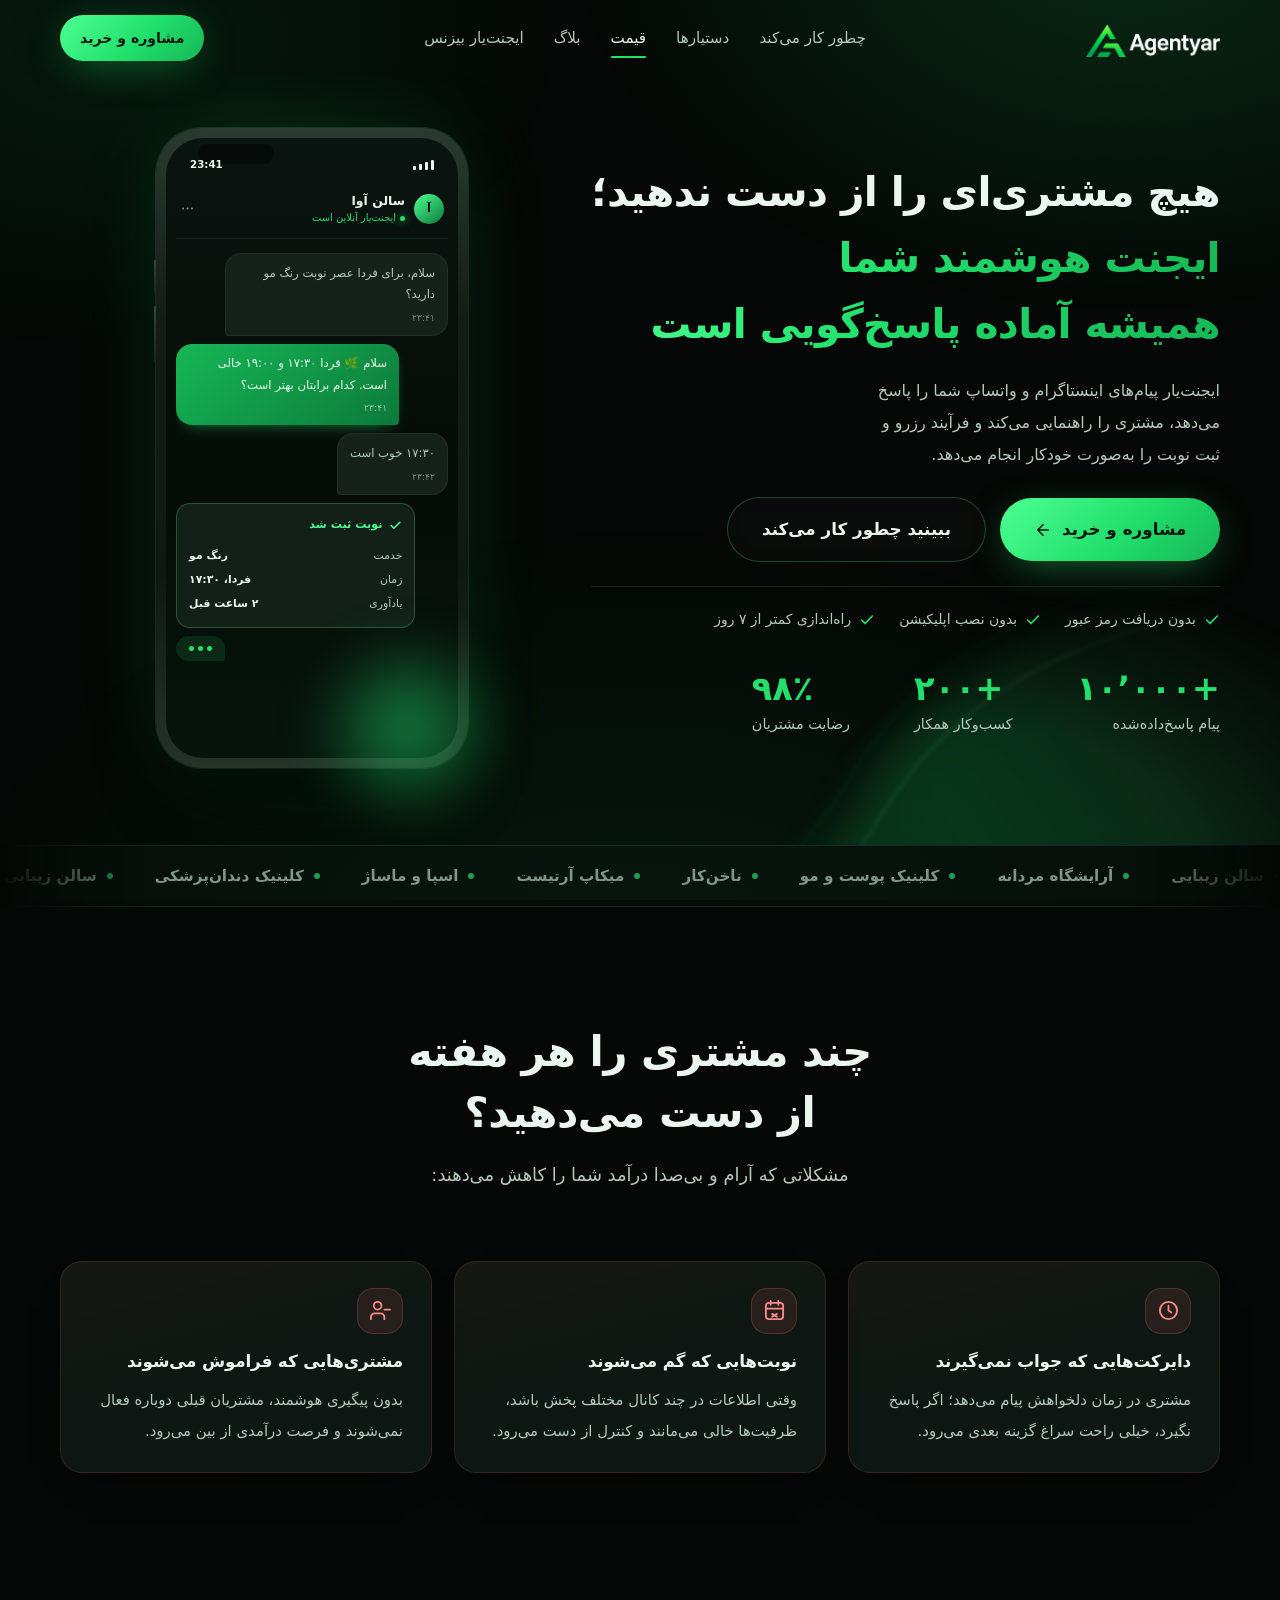
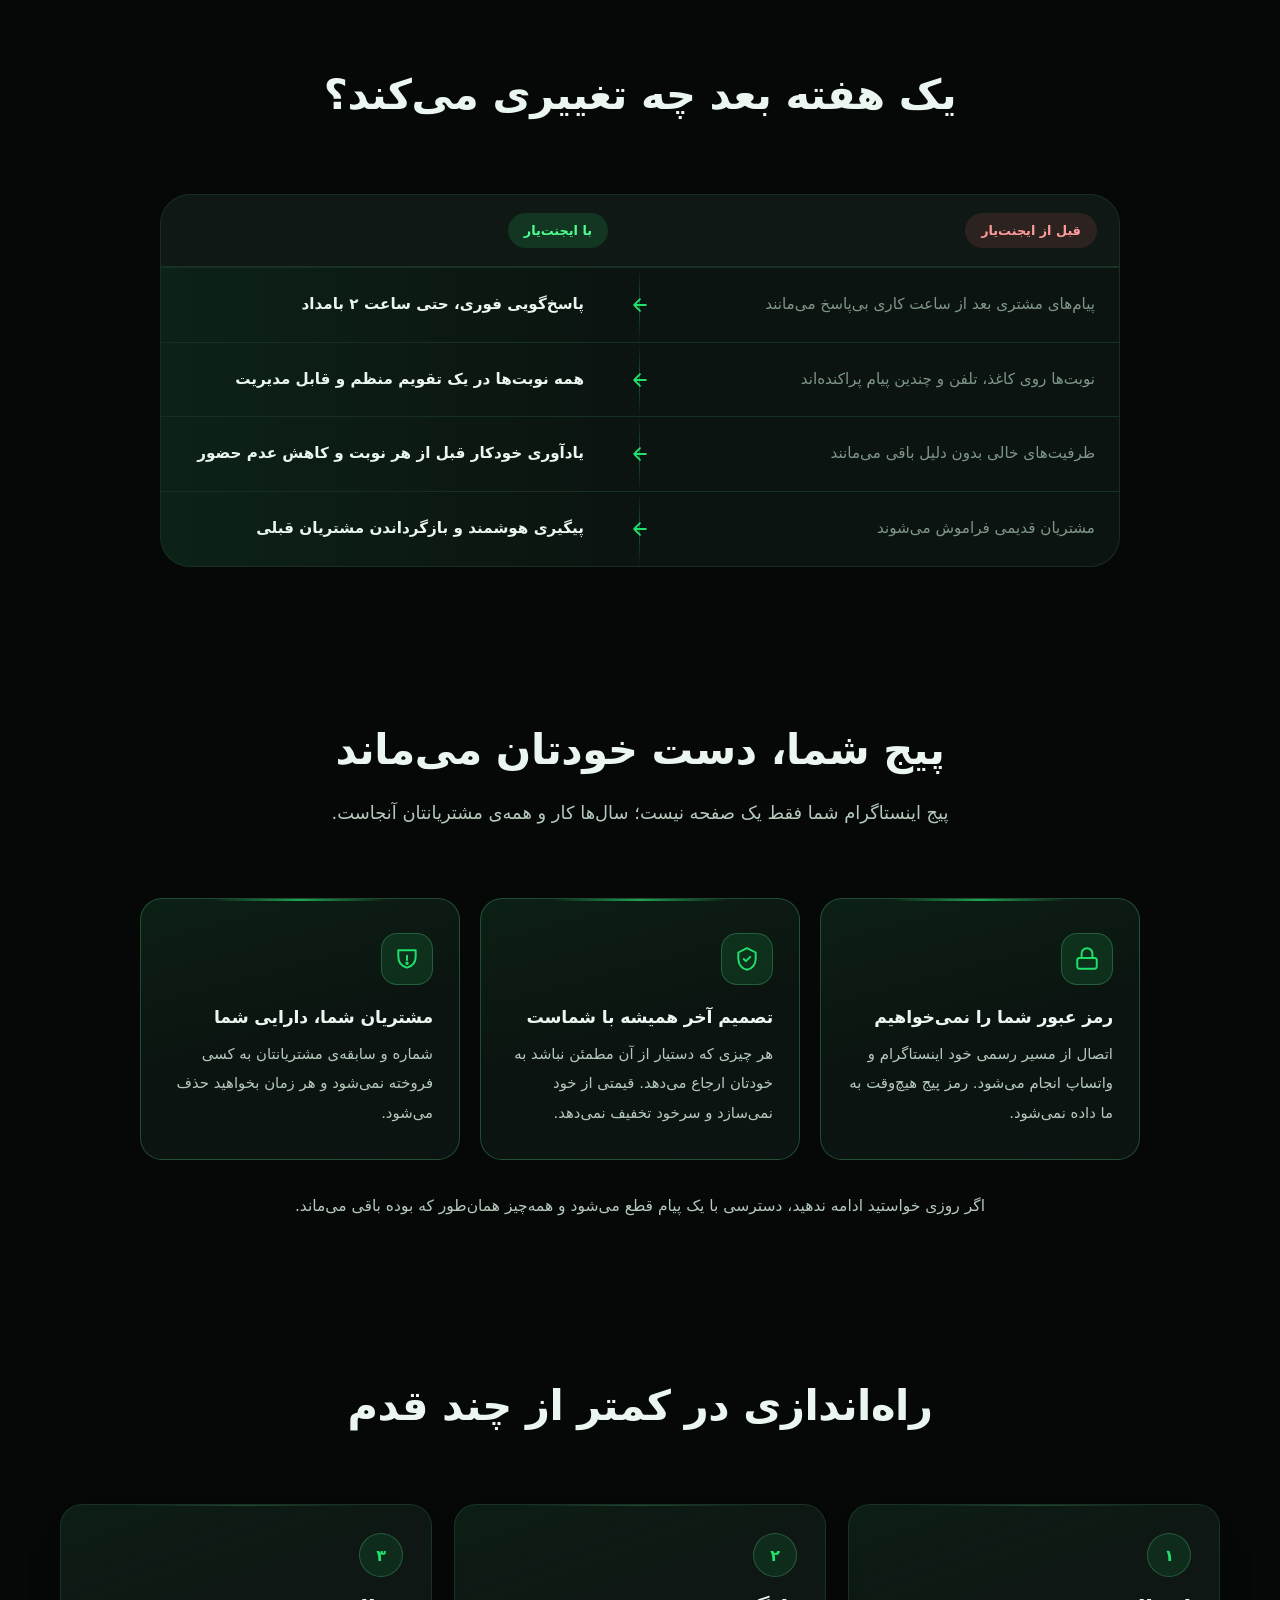
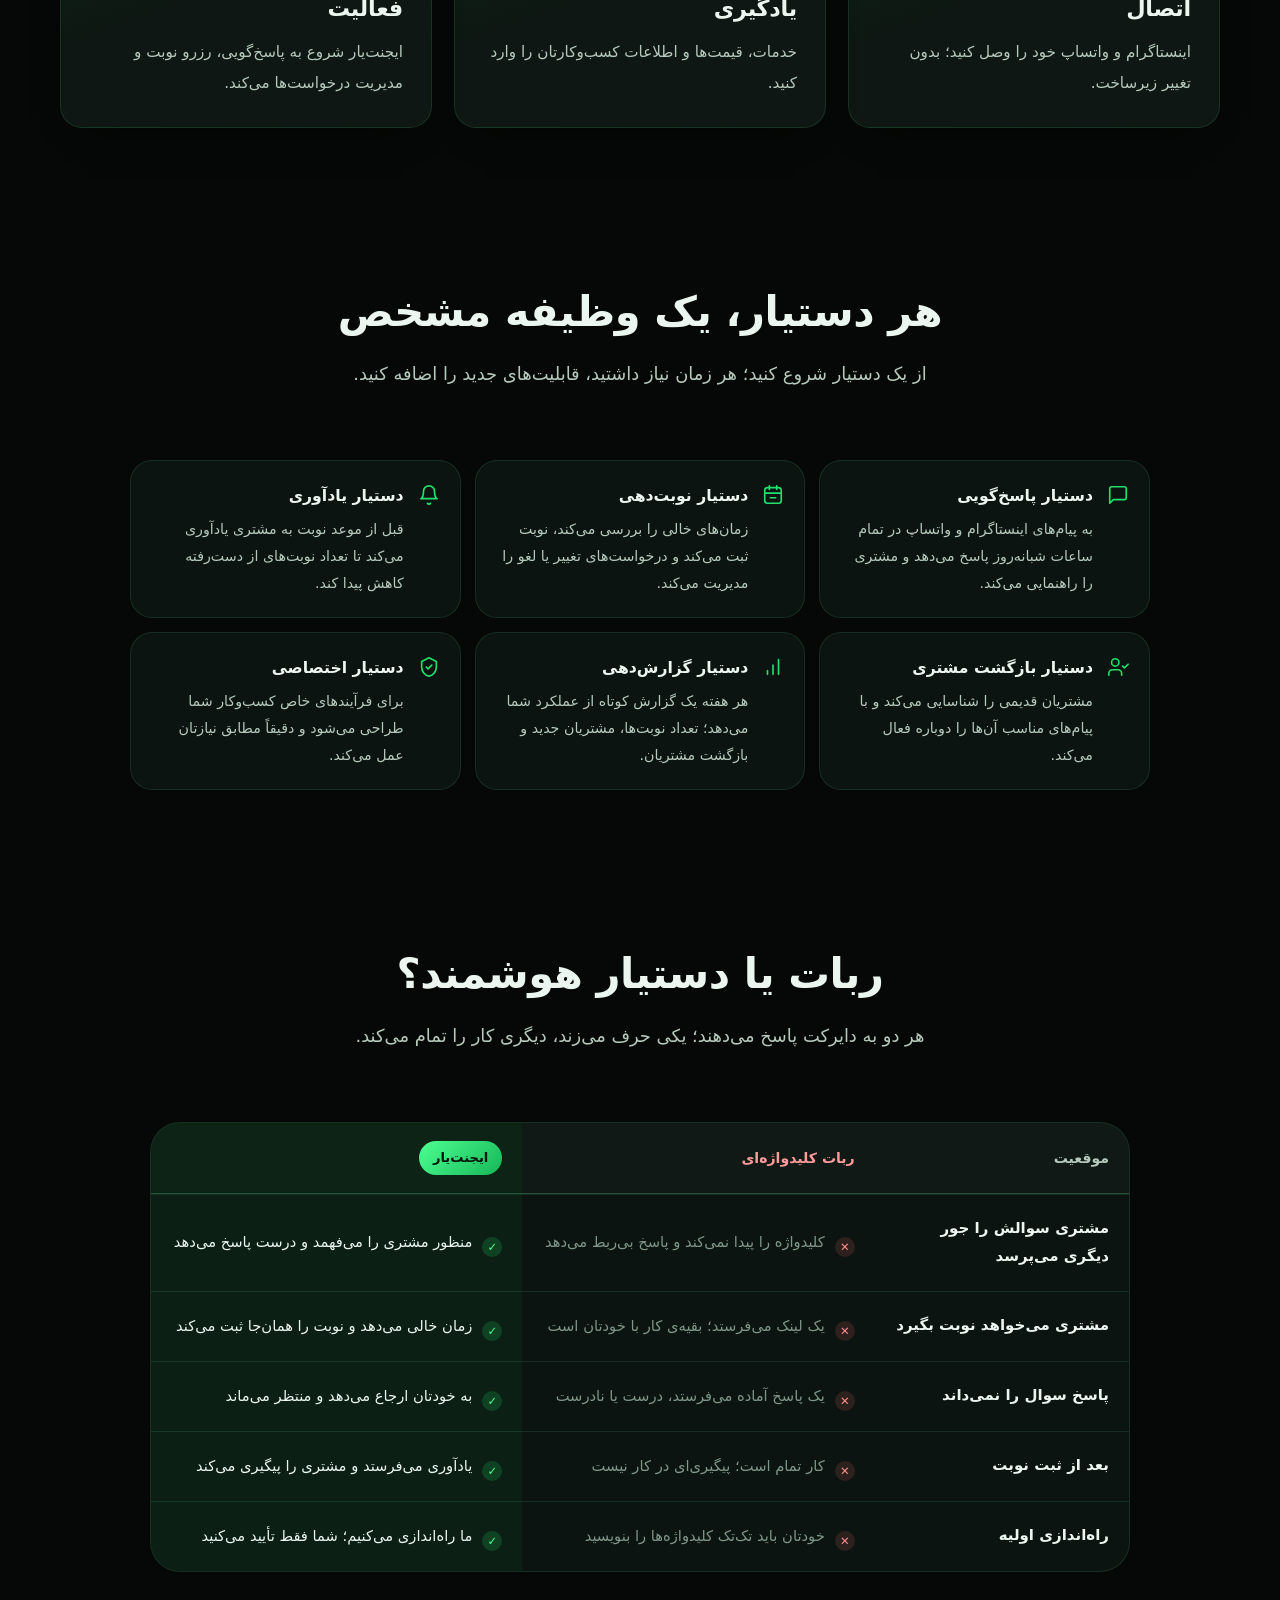
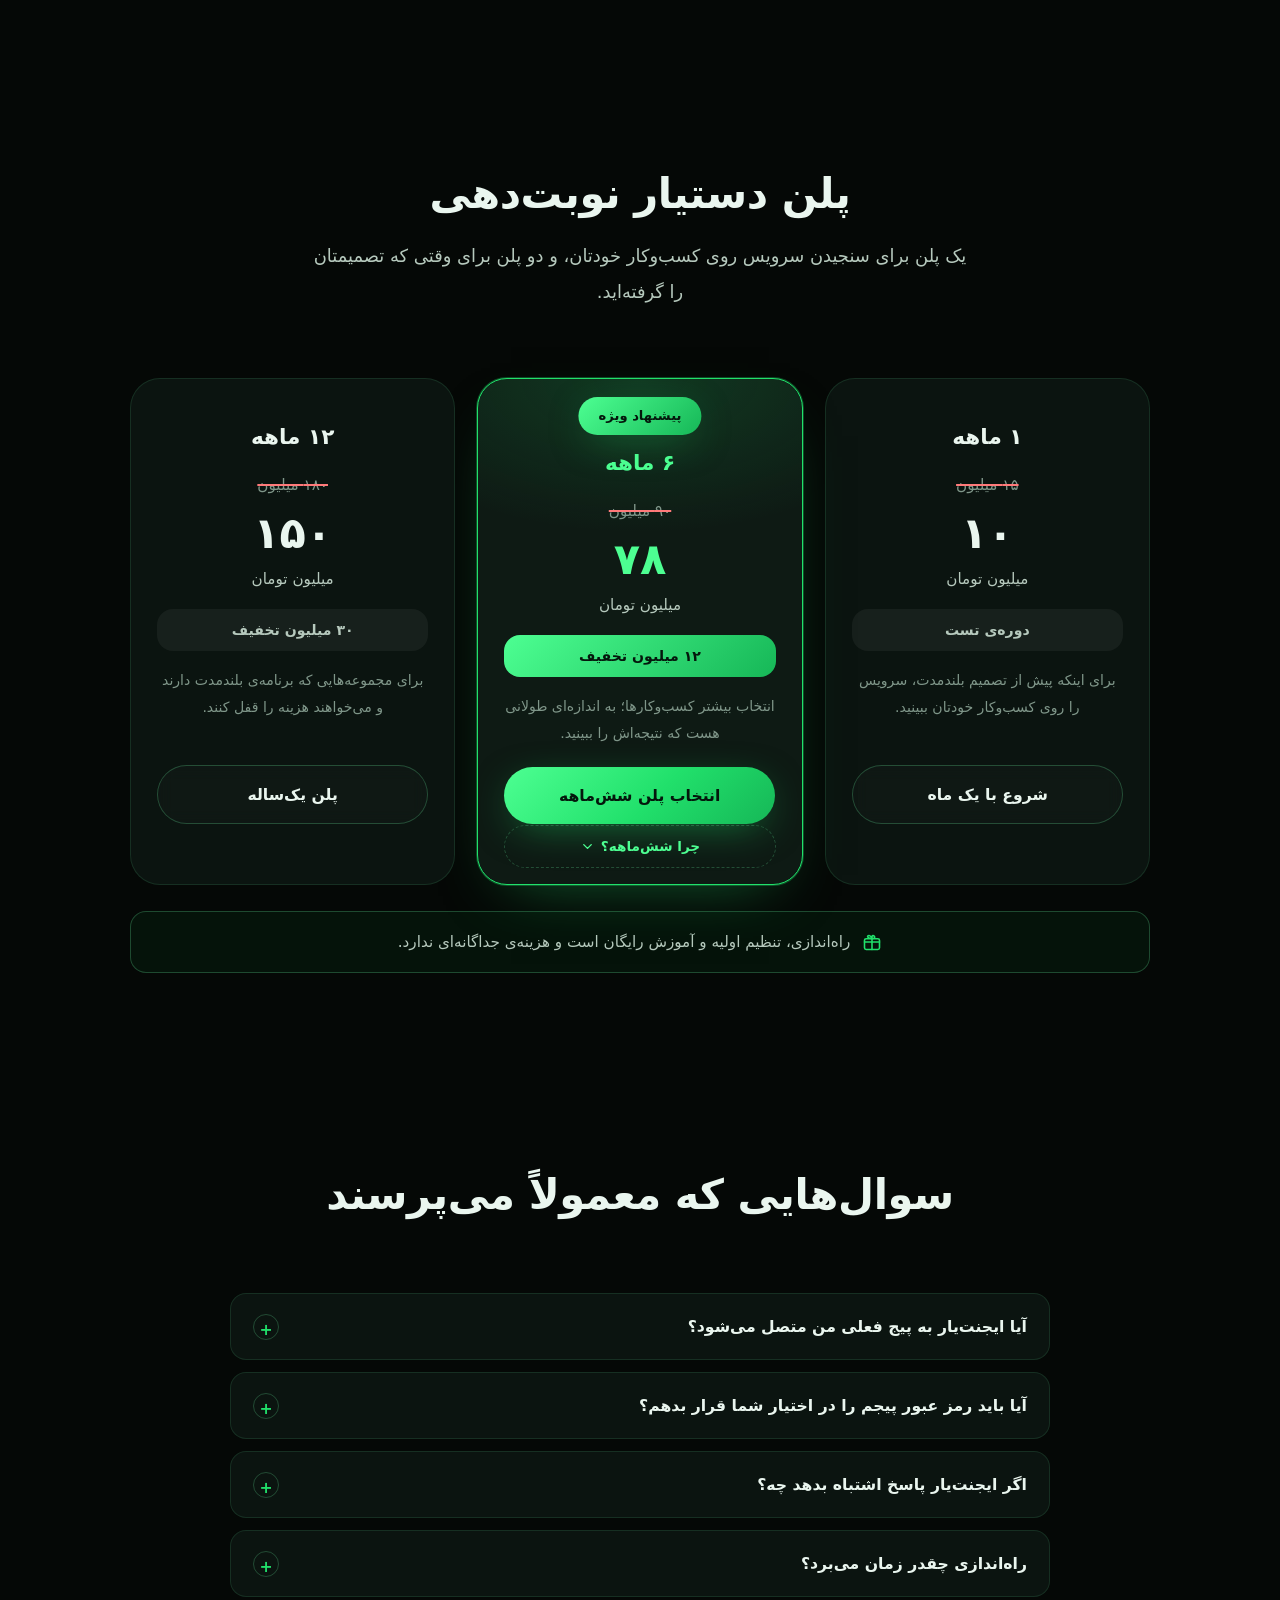
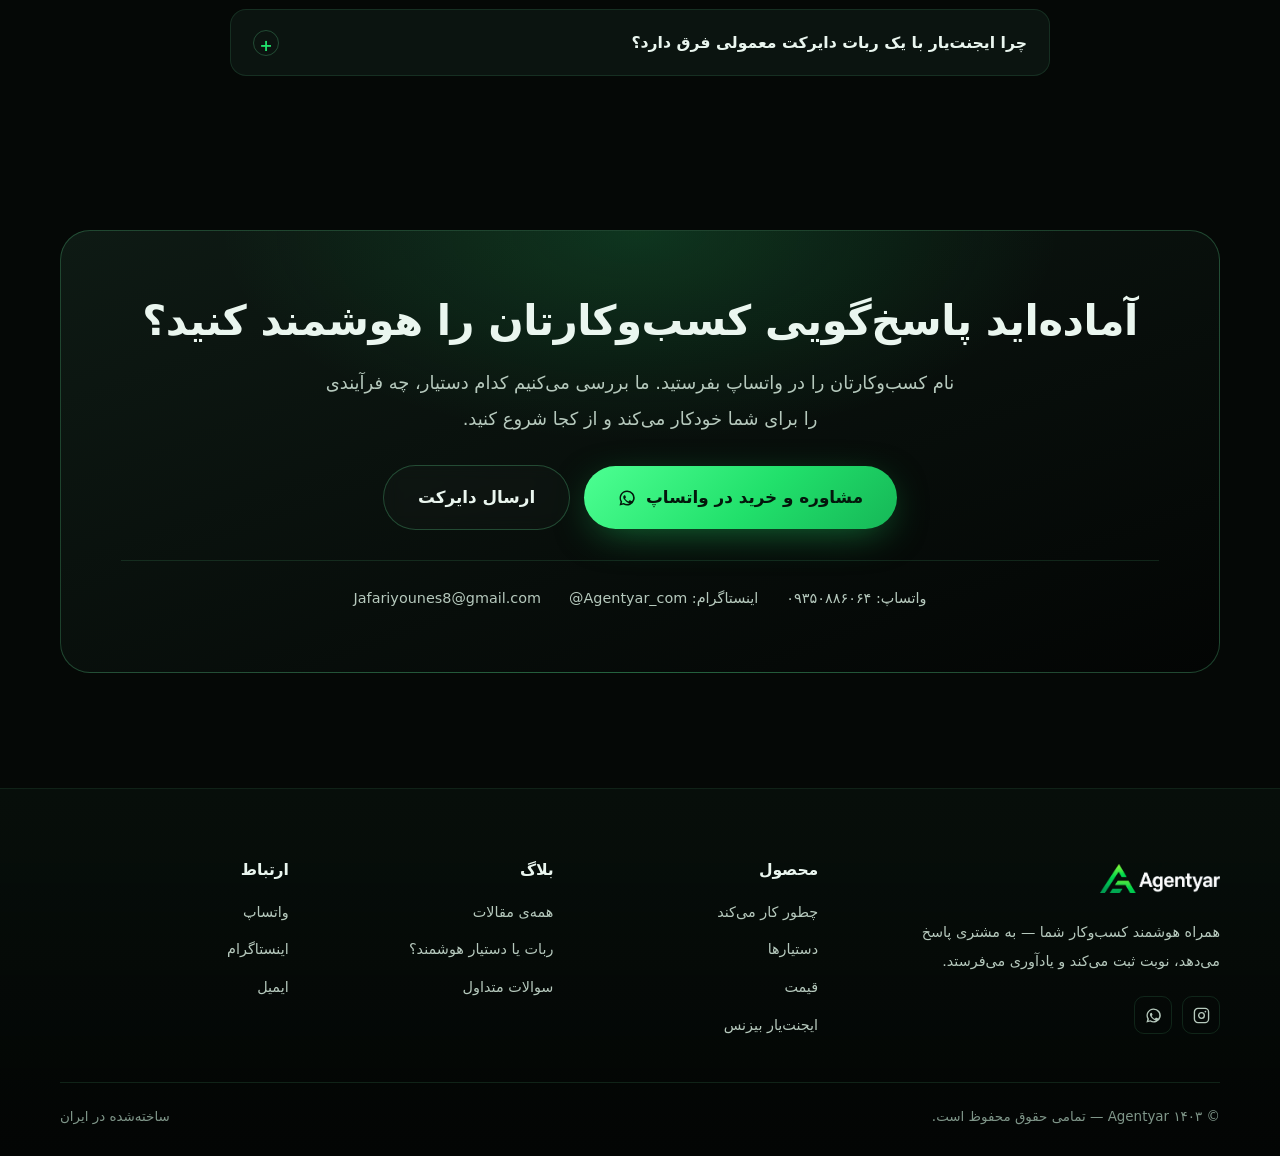
==== commit c51b91f1: "Add files via upload" ====
--- a/index.html
+++ b/index.html
@@ -83,11 +83,13 @@
     <div class="container hero__inner">
       <div>
         <h1 class="h-display">
-          <span class="line">دایرکت‌ها را ۲۴ ساعته پاسخ می‌دهد</span>
-          <span class="line grad-text">نوبت را هم خودش ثبت می‌کند</span>
+          <span class="line">هیچ مشتری‌ای را از دست ندهید؛</span>
+          <span class="line grad-text">ایجنت هوشمند شما</span>
+          <span class="line grad-text">همیشه آماده پاسخ‌گویی است</span>
         </h1>
         <p class="lead">
-          ایجنت‌یار به اینستاگرام و واتساپ کسب‌وکار شما متصل می‌شود، زمان‌های خالی را نشان می‌دهد و نوبت را ثبت می‌کند.
+          ایجنت‌یار پیام‌های اینستاگرام و واتساپ شما را پاسخ می‌دهد، مشتری را راهنمایی می‌کند
+          و فرآیند رزرو و ثبت نوبت را به‌صورت خودکار انجام می‌دهد.
         </p>
 
         <div class="btn-row">
@@ -201,8 +203,8 @@
   <section class="section" id="problem">
     <div class="container">
       <div class="section-head reveal">
-        <h2>این وضعیت برایتان آشناست؟</h2>
-        <p class="lead">سه اتفاق تکراری که هر هفته هزینه دارد و در هیچ دفتری ثبت نمی‌شود.</p>
+        <h2>چند مشتری را هر هفته از دست می‌دهید؟</h2>
+        <p class="lead">مشکلاتی که آرام و بی‌صدا درآمد شما را کاهش می‌دهند:</p>
       </div>
 
       <div class="grid grid--3">
@@ -210,24 +212,24 @@
           <div class="pain__ic">
             <svg viewBox="0 0 24 24" fill="none" stroke="currentColor" stroke-width="1.9" stroke-linecap="round" stroke-linejoin="round"><circle cx="12" cy="12" r="9"/><path d="M12 7v5l3 2"/></svg>
           </div>
-          <h3>پیام‌های شبانه بی‌پاسخ می‌مانند</h3>
-          <p>بیشتر دایرکت‌ها بعد از ساعت کاری می‌رسند؛ تا صبح، مشتری نوبتش را از جای دیگری گرفته است.</p>
+          <h3>دایرکت‌هایی که جواب نمی‌گیرند</h3>
+          <p>مشتری در زمان دلخواهش پیام می‌دهد؛ اگر پاسخ نگیرد، خیلی راحت سراغ گزینه بعدی می‌رود.</p>
         </article>
 
         <article class="pain reveal">
           <div class="pain__ic">
             <svg viewBox="0 0 24 24" fill="none" stroke="currentColor" stroke-width="1.9" stroke-linecap="round" stroke-linejoin="round"><rect x="3" y="4" width="18" height="17" rx="3"/><path d="M8 2v4M16 2v4M3 10h18"/><path d="m9.5 15.5 5 3"/><path d="m14.5 15.5-5 3"/></svg>
           </div>
-          <h3>نوبت‌ها در چند جا پخش‌اند</h3>
-          <p>یکی در دفتر، یکی در دایرکت، یکی تلفنی. آخر هفته یک صندلی خالی می‌ماند و دلیلش معلوم نیست.</p>
+          <h3>نوبت‌هایی که گم می‌شوند</h3>
+          <p>وقتی اطلاعات در چند کانال مختلف پخش باشد، ظرفیت‌ها خالی می‌مانند و کنترل از دست می‌رود.</p>
         </article>
 
         <article class="pain reveal">
           <div class="pain__ic">
             <svg viewBox="0 0 24 24" fill="none" stroke="currentColor" stroke-width="1.9" stroke-linecap="round" stroke-linejoin="round"><path d="M16 21v-2a4 4 0 0 0-4-4H6a4 4 0 0 0-4 4v2"/><circle cx="9" cy="7" r="4"/><path d="M22 11h-6"/></svg>
           </div>
-          <h3>مشتری قدیمی برنمی‌گردد</h3>
-          <p>کسی که سه ماه مراجعه نکرده در هیچ فهرستی نیست، در حالی که بازگرداندنش از جذب مشتری تازه ارزان‌تر است.</p>
+          <h3>مشتری‌هایی که فراموش می‌شوند</h3>
+          <p>بدون پیگیری هوشمند، مشتریان قبلی دوباره فعال نمی‌شوند و فرصت درآمدی از بین می‌رود.</p>
         </article>
       </div>
     </div>
@@ -237,46 +239,46 @@
   <section class="section section--tight" id="result">
     <div class="container">
       <div class="section-head reveal">
-        <h2>یک هفته بعد چه فرقی کرده؟</h2>
+        <h2>یک هفته بعد چه تغییری می‌کند؟</h2>
       </div>
 
       <div class="shift reveal">
         <div class="shift__head" aria-hidden="true">
-          <span class="shift__label shift__label--before">امروز</span>
+          <span class="shift__label shift__label--before">قبل از ایجنت‌یار</span>
           <span class="shift__spacer"></span>
           <span class="shift__label shift__label--after">با ایجنت‌یار</span>
         </div>
 
         <div class="shift__row">
-          <div class="shift__cell shift__cell--before">پیام شبانه تا فردا بی‌پاسخ می‌ماند</div>
+          <div class="shift__cell shift__cell--before">پیام‌های مشتری بعد از ساعت کاری بی‌پاسخ می‌مانند</div>
           <div class="shift__mid" aria-hidden="true">
             <svg viewBox="0 0 24 24" fill="none" stroke="currentColor" stroke-width="2.2" stroke-linecap="round" stroke-linejoin="round"><path d="M19 12H5M12 19l-7-7 7-7"/></svg>
           </div>
-          <div class="shift__cell shift__cell--after">پاسخ در چند ثانیه، ساعت دو بامداد هم</div>
+          <div class="shift__cell shift__cell--after">پاسخ‌گویی فوری، حتی ساعت ۲ بامداد</div>
         </div>
 
         <div class="shift__row">
-          <div class="shift__cell shift__cell--before">نوبت‌ها روی کاغذ و در چند جا</div>
+          <div class="shift__cell shift__cell--before">نوبت‌ها روی کاغذ، تلفن و چندین پیام پراکنده‌اند</div>
           <div class="shift__mid" aria-hidden="true">
             <svg viewBox="0 0 24 24" fill="none" stroke="currentColor" stroke-width="2.2" stroke-linecap="round" stroke-linejoin="round"><path d="M19 12H5M12 19l-7-7 7-7"/></svg>
           </div>
-          <div class="shift__cell shift__cell--after">همه‌ی نوبت‌ها در یک تقویم</div>
+          <div class="shift__cell shift__cell--after">همه نوبت‌ها در یک تقویم منظم و قابل مدیریت</div>
         </div>
 
         <div class="shift__row">
-          <div class="shift__cell shift__cell--before">صندلی خالی، بدون دلیل مشخص</div>
+          <div class="shift__cell shift__cell--before">ظرفیت‌های خالی بدون دلیل باقی می‌مانند</div>
           <div class="shift__mid" aria-hidden="true">
             <svg viewBox="0 0 24 24" fill="none" stroke="currentColor" stroke-width="2.2" stroke-linecap="round" stroke-linejoin="round"><path d="M19 12H5M12 19l-7-7 7-7"/></svg>
           </div>
-          <div class="shift__cell shift__cell--after">یادآوری خودکار پیش از هر نوبت</div>
+          <div class="shift__cell shift__cell--after">یادآوری خودکار قبل از هر نوبت و کاهش عدم حضور</div>
         </div>
 
         <div class="shift__row">
-          <div class="shift__cell shift__cell--before">مشتری قدیمی فراموش‌شده</div>
+          <div class="shift__cell shift__cell--before">مشتریان قدیمی فراموش می‌شوند</div>
           <div class="shift__mid" aria-hidden="true">
             <svg viewBox="0 0 24 24" fill="none" stroke="currentColor" stroke-width="2.2" stroke-linecap="round" stroke-linejoin="round"><path d="M19 12H5M12 19l-7-7 7-7"/></svg>
           </div>
-          <div class="shift__cell shift__cell--after">دعوت دوباره‌ی مشتریان قدیمی</div>
+          <div class="shift__cell shift__cell--after">پیگیری هوشمند و بازگرداندن مشتریان قبلی</div>
         </div>
       </div>
     </div>
@@ -326,24 +328,24 @@
   <section class="section section--tight" id="how">
     <div class="container">
       <div class="section-head reveal">
-        <h2>در سه قدم راه می‌افتد</h2>
+        <h2>راه‌اندازی در کمتر از چند قدم</h2>
       </div>
 
       <div class="grid grid--3 steps">
         <article class="card step reveal">
           <div class="step__num">۱</div>
-          <h3>متصل می‌کنید</h3>
-          <p>همان پیج و همان شماره‌ی فعلی؛ بدون نصب اپلیکیشن و بدون تغییر شماره.</p>
+          <h3>اتصال</h3>
+          <p>اینستاگرام و واتساپ خود را وصل کنید؛ بدون تغییر زیرساخت.</p>
         </article>
         <article class="card step reveal">
           <div class="step__num">۲</div>
-          <h3>یاد می‌گیرد</h3>
-          <p>خدمات، قیمت‌ها و ساعت کاری را یک بار می‌گیرد و تنظیم می‌شود.</p>
+          <h3>یادگیری</h3>
+          <p>خدمات، قیمت‌ها و اطلاعات کسب‌وکارتان را وارد کنید.</p>
         </article>
         <article class="card step reveal">
           <div class="step__num">۳</div>
-          <h3>پاسخ می‌دهد</h3>
-          <p>از همان شب اول نوبت ثبت می‌کند و موارد نامطمئن را به شما ارجاع می‌دهد.</p>
+          <h3>فعالیت</h3>
+          <p>ایجنت‌یار شروع به پاسخ‌گویی، رزرو نوبت و مدیریت درخواست‌ها می‌کند.</p>
         </article>
       </div>
     </div>
@@ -353,39 +355,39 @@
   <section class="section section--tight" id="agents">
     <div class="container">
       <div class="section-head reveal">
-        <h2>هر دستیار، یک کار مشخص</h2>
-        <p class="lead">از یکی شروع کنید؛ هر وقت نتیجه گرفتید، بعدی را اضافه کنید.</p>
+        <h2>هر دستیار، یک وظیفه مشخص</h2>
+        <p class="lead">از یک دستیار شروع کنید؛ هر زمان نیاز داشتید، قابلیت‌های جدید را اضافه کنید.</p>
       </div>
 
       <div class="mini">
         <article class="mini__item reveal">
           <svg viewBox="0 0 24 24" fill="none" stroke="currentColor" stroke-width="1.8" stroke-linecap="round" stroke-linejoin="round"><path d="M21 15a2 2 0 0 1-2 2H7l-4 4V5a2 2 0 0 1 2-2h14a2 2 0 0 1 2 2z"/></svg>
-          <div><b>دستیار پاسخ‌گویی</b><span>شبانه‌روز به دایرکت و واتساپ پاسخ می‌دهد.</span></div>
+          <div><b>دستیار پاسخ‌گویی</b><span>به پیام‌های اینستاگرام و واتساپ در تمام ساعات شبانه‌روز پاسخ می‌دهد و مشتری را راهنمایی می‌کند.</span></div>
         </article>
 
         <article class="mini__item reveal">
           <svg viewBox="0 0 24 24" fill="none" stroke="currentColor" stroke-width="1.8" stroke-linecap="round" stroke-linejoin="round"><rect x="3" y="4" width="18" height="17" rx="3"/><path d="M8 2v4M16 2v4M3 10h18M9 15h6"/></svg>
-          <div><b>دستیار نوبت‌دهی</b><span>زمان خالی می‌دهد، نوبت ثبت می‌کند و لغو و جابه‌جایی را هم مدیریت می‌کند.</span></div>
+          <div><b>دستیار نوبت‌دهی</b><span>زمان‌های خالی را بررسی می‌کند، نوبت ثبت می‌کند و درخواست‌های تغییر یا لغو را مدیریت می‌کند.</span></div>
         </article>
 
         <article class="mini__item reveal">
           <svg viewBox="0 0 24 24" fill="none" stroke="currentColor" stroke-width="1.8" stroke-linecap="round" stroke-linejoin="round"><path d="M18 8a6 6 0 1 0-12 0c0 7-3 8-3 8h18s-3-1-3-8"/><path d="M13.7 21a2 2 0 0 1-3.4 0"/></svg>
-          <div><b>دستیار یادآوری</b><span>پیش از هر نوبت یادآوری می‌فرستد و صندلی خالی را کم می‌کند.</span></div>
+          <div><b>دستیار یادآوری</b><span>قبل از موعد نوبت به مشتری یادآوری می‌کند تا تعداد نوبت‌های از دست‌رفته کاهش پیدا کند.</span></div>
         </article>
 
         <article class="mini__item reveal">
           <svg viewBox="0 0 24 24" fill="none" stroke="currentColor" stroke-width="1.8" stroke-linecap="round" stroke-linejoin="round"><path d="M16 21v-2a4 4 0 0 0-4-4H6a4 4 0 0 0-4 4v2"/><circle cx="9" cy="7" r="4"/><path d="m17 11 2 2 4-4"/></svg>
-          <div><b>دستیار بازگرداندن مشتری</b><span>مشتریان قدیمی را پیدا می‌کند و دوباره دعوتشان می‌کند.</span></div>
+          <div><b>دستیار بازگشت مشتری</b><span>مشتریان قدیمی را شناسایی می‌کند و با پیام‌های مناسب آن‌ها را دوباره فعال می‌کند.</span></div>
         </article>
 
         <article class="mini__item reveal">
           <svg viewBox="0 0 24 24" fill="none" stroke="currentColor" stroke-width="1.8" stroke-linecap="round" stroke-linejoin="round"><path d="M12 20V10M18 20V4M6 20v-4"/></svg>
-          <div><b>دستیار گزارش هفتگی</b><span>هفته‌ای یک پیام کوتاه: چند نوبت، چند مشتری تازه، چند بازگشت.</span></div>
+          <div><b>دستیار گزارش‌دهی</b><span>هر هفته یک گزارش کوتاه از عملکرد شما می‌دهد؛ تعداد نوبت‌ها، مشتریان جدید و بازگشت مشتریان.</span></div>
         </article>
 
         <article class="mini__item reveal">
           <svg viewBox="0 0 24 24" fill="none" stroke="currentColor" stroke-width="1.8" stroke-linecap="round" stroke-linejoin="round"><path d="M12 2 4 6v6c0 5 3.4 9.4 8 10 4.6-.6 8-5 8-10V6z"/><path d="m9 12 2 2 4-4"/></svg>
-          <div><b>دستیار اختصاصی</b><span>روی روال خاص کسب‌وکار شما ساخته می‌شود.</span></div>
+          <div><b>دستیار اختصاصی</b><span>برای فرآیندهای خاص کسب‌وکار شما طراحی می‌شود و دقیقاً مطابق نیازتان عمل می‌کند.</span></div>
         </article>
       </div>
     </div>
@@ -556,28 +558,28 @@
 
       <div class="faq">
         <details class="faq__item reveal">
-          <summary class="faq__q">به پیج خودم متصل می‌شود؟ <i>+</i></summary>
-          <div class="faq__a">به همان پیج و همان شماره‌ی واتساپ فعلی شما. مشتری هیچ تغییری نمی‌بیند؛ فقط این بار سریع پاسخ می‌گیرد.</div>
+          <summary class="faq__q">آیا ایجنت‌یار به پیج فعلی من متصل می‌شود؟ <i>+</i></summary>
+          <div class="faq__a">بله. به همان اینستاگرام و شماره واتساپی که الان استفاده می‌کنید متصل می‌شود. مشتری هیچ تغییری احساس نمی‌کند؛ فقط پاسخ سریع‌تر و حرفه‌ای‌تری دریافت می‌کند.</div>
         </details>
 
         <details class="faq__item reveal">
-          <summary class="faq__q">رمز عبور پیجم را باید بدهم؟ <i>+</i></summary>
-          <div class="faq__a">خیر. اتصال از مسیر رسمی خود اینستاگرام و واتساپ انجام می‌شود و رمز عبور شما هیچ‌وقت در اختیار ما قرار نمی‌گیرد.</div>
+          <summary class="faq__q">آیا باید رمز عبور پیجم را در اختیار شما قرار بدهم؟ <i>+</i></summary>
+          <div class="faq__a">خیر. اتصال از طریق مسیرهای رسمی اینستاگرام و واتساپ انجام می‌شود و اطلاعات ورود شما در اختیار ایجنت‌یار قرار نمی‌گیرد.</div>
         </details>
 
         <details class="faq__item reveal">
-          <summary class="faq__q">اگر پاسخ اشتباه بدهد چه می‌شود؟ <i>+</i></summary>
-          <div class="faq__a">هر چیزی که از آن مطمئن نباشد را به خودتان ارجاع می‌دهد. قیمتی از خود نمی‌سازد و سرخود تخفیف نمی‌دهد؛ تصمیم‌های حساس همیشه با شماست.</div>
+          <summary class="faq__q">اگر ایجنت‌یار پاسخ اشتباه بدهد چه؟ <i>+</i></summary>
+          <div class="faq__a">ایجنت‌یار فقط بر اساس اطلاعاتی که از کسب‌وکار شما یاد گرفته پاسخ می‌دهد. اگر درباره موضوعی مطمئن نباشد، آن را به شما ارجاع می‌دهد؛ قیمت‌سازی، تخفیف خودسرانه یا تصمیم‌های حساس بدون تأیید شما انجام نمی‌شود.</div>
         </details>
 
         <details class="faq__item reveal">
-          <summary class="faq__q">چقدر طول می‌کشد تا راه بیفتد؟ <i>+</i></summary>
-          <div class="faq__a">معمولاً کمتر از یک هفته. راه‌اندازی را ما انجام می‌دهیم و بعد از آن، کار شما با همان گوشی و همان اینستاگرام همیشگی است.</div>
+          <summary class="faq__q">راه‌اندازی چقدر زمان می‌برد؟ <i>+</i></summary>
+          <div class="faq__a">معمولاً در کمتر از یک هفته آماده استفاده می‌شود. راه‌اندازی و تنظیمات اولیه را ما انجام می‌دهیم و بعد از آن، کسب‌وکار شما با همان کانال‌های قبلی ادامه پیدا می‌کند.</div>
         </details>
 
         <details class="faq__item reveal">
-          <summary class="faq__q">چرا از یک ربات دایرکت معمولی گران‌تر است؟ <i>+</i></summary>
-          <div class="faq__a">چون کار متفاوتی انجام می‌دهد: منظور مشتری را می‌فهمد، زمان خالی می‌دهد، نوبت را ثبت می‌کند و بعد یادآوری می‌فرستد. <a href="#vs">جدول مقایسه</a> را ببینید.</div>
+          <summary class="faq__q">چرا ایجنت‌یار با یک ربات دایرکت معمولی فرق دارد؟ <i>+</i></summary>
+          <div class="faq__a">چون فقط پیام ارسال نمی‌کند؛ فرآیند مشتری را مدیریت می‌کند. منظور مشتری را متوجه می‌شود، سوالات را پاسخ می‌دهد، زمان مناسب را پیشنهاد می‌کند، نوبت ثبت می‌کند و بعد از آن پیگیری انجام می‌دهد. <a href="#vs">جدول مقایسه</a></div>
         </details>
       </div>
     </div>
@@ -587,9 +589,10 @@
   <section class="section section--tight" id="start">
     <div class="container">
       <div class="cta-band reveal">
-        <h2>کسب‌وکارتان را با هم بررسی کنیم</h2>
+        <h2>آماده‌اید پاسخ‌گویی کسب‌وکارتان را هوشمند کنید؟</h2>
         <p class="lead" style="max-width:56ch;margin-inline:auto">
-          نام کسب‌وکارتان را در واتساپ بفرستید. چند سوال کوتاه می‌پرسیم و همان‌جا می‌گوییم کدام پلن برای شما مناسب‌تر است.
+          نام کسب‌وکارتان را در واتساپ بفرستید. ما بررسی می‌کنیم کدام دستیار،
+          چه فرآیندی را برای شما خودکار می‌کند و از کجا شروع کنید.
         </p>
         <div class="btn-row" style="justify-content:center">
           <a class="btn btn--primary btn--lg" href="https://wa.me/989350886064?text=%D8%B3%D9%84%D8%A7%D9%85%D8%8C%20%D8%A7%D8%B2%20%D8%B3%D8%A7%DB%8C%D8%AA%20%D8%A7%DB%8C%D8%AC%D9%86%D8%AA%E2%80%8C%DB%8C%D8%A7%D8%B1%20%D8%A2%D9%85%D8%AF%D9%87%E2%80%8C%D8%A7%D9%85.%20%D9%86%D8%A7%D9%85%20%DA%A9%D8%B3%D8%A8%E2%80%8C%D9%88%DA%A9%D8%A7%D8%B1%D9%85%3A%20">
--- a/style.css
+++ b/style.css
@@ -1873,7 +1873,7 @@
   .shift__cell { padding: 14px 20px; }
   .shift__cell--before { padding-block-end: 6px; }
   .shift__cell--before::before {
-    content: "امروز";
+    content: "قبل از ایجنت‌یار";
     flex: none;
     margin-inline-end: 10px;
     font-size: .68rem; font-weight: 700;
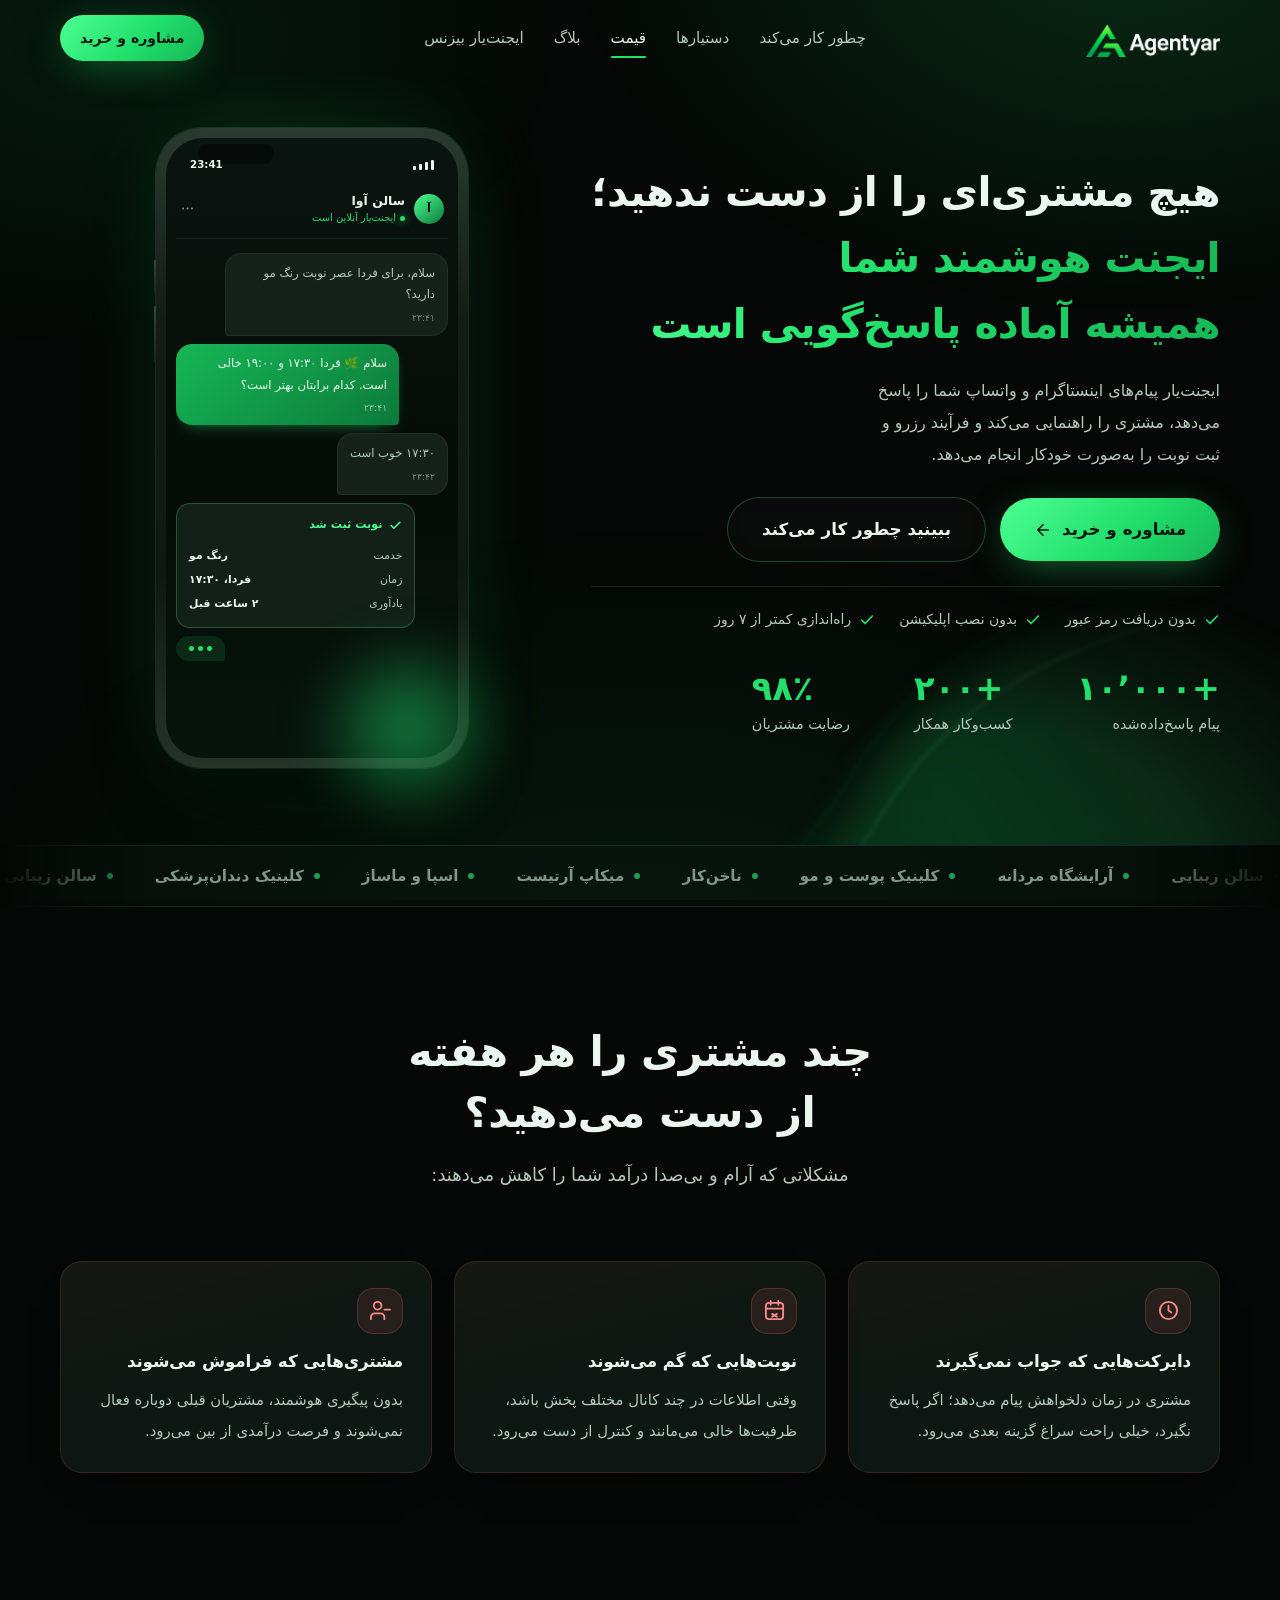
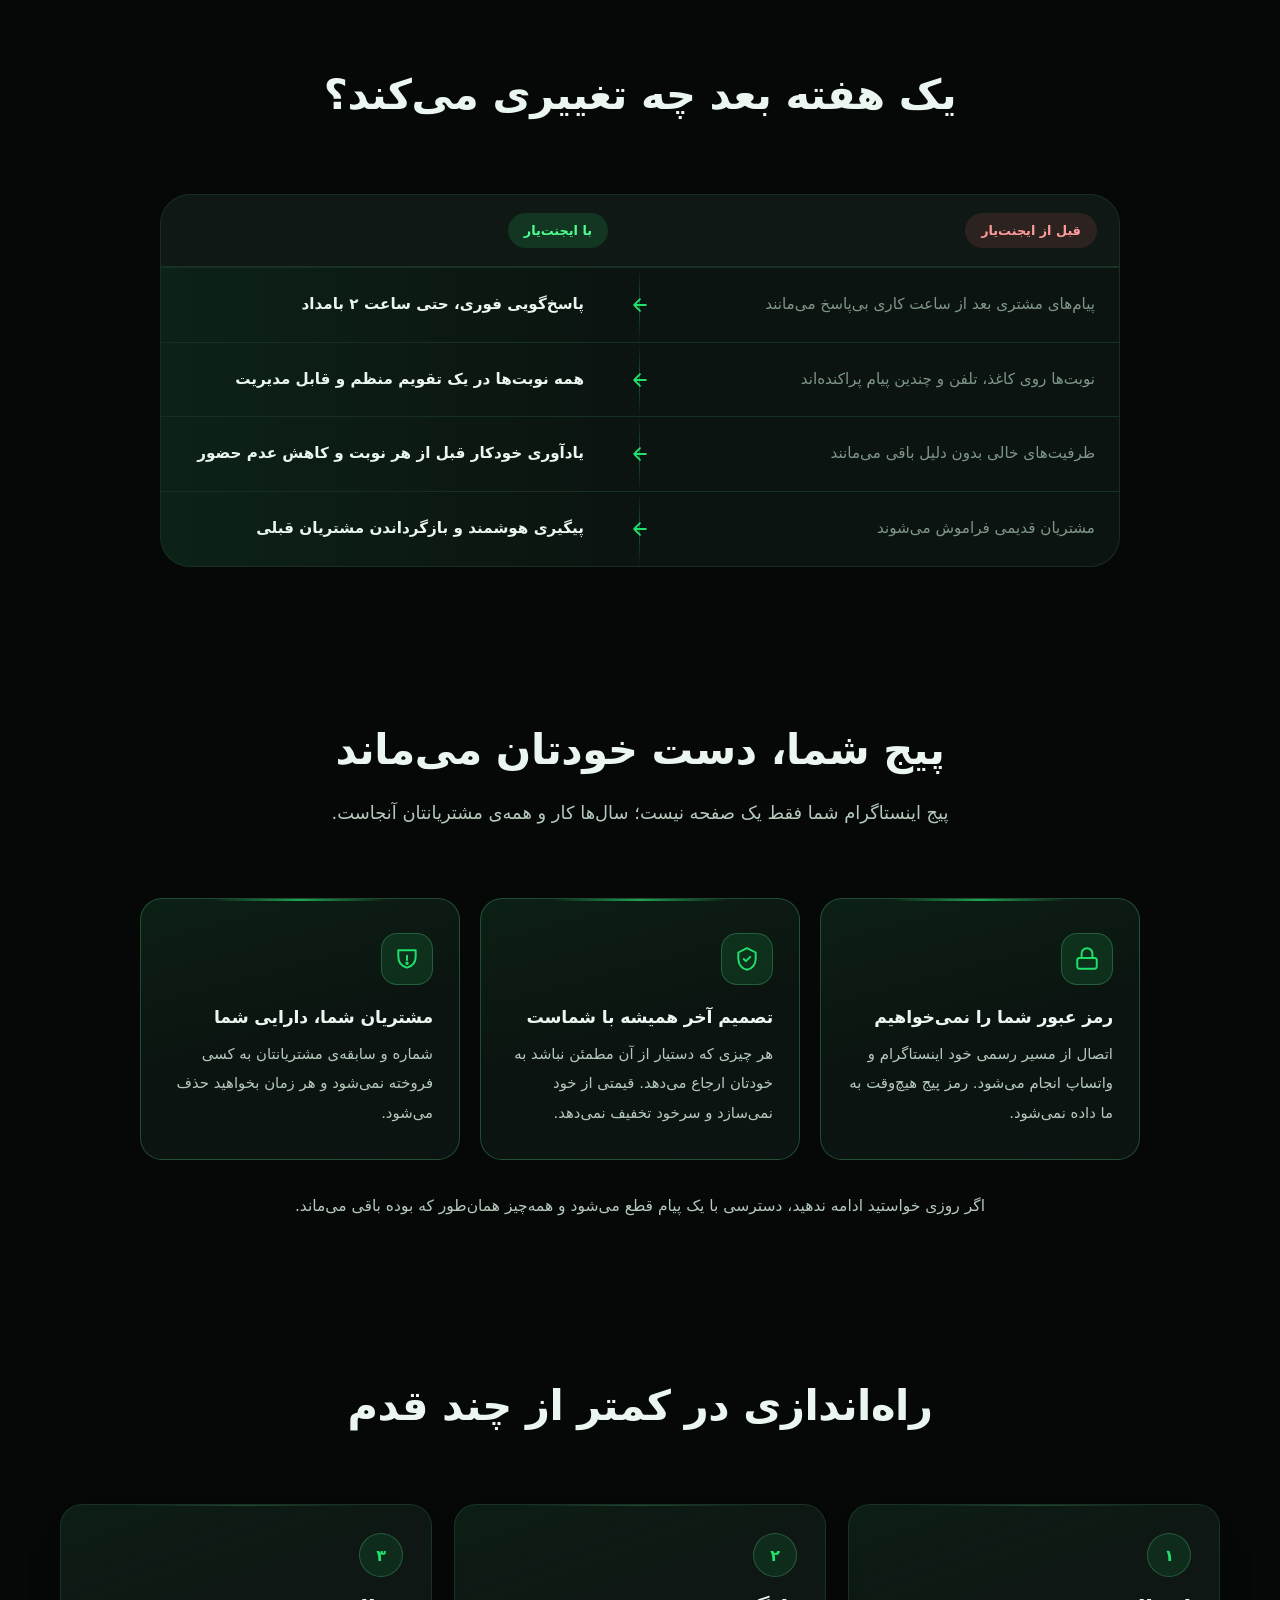
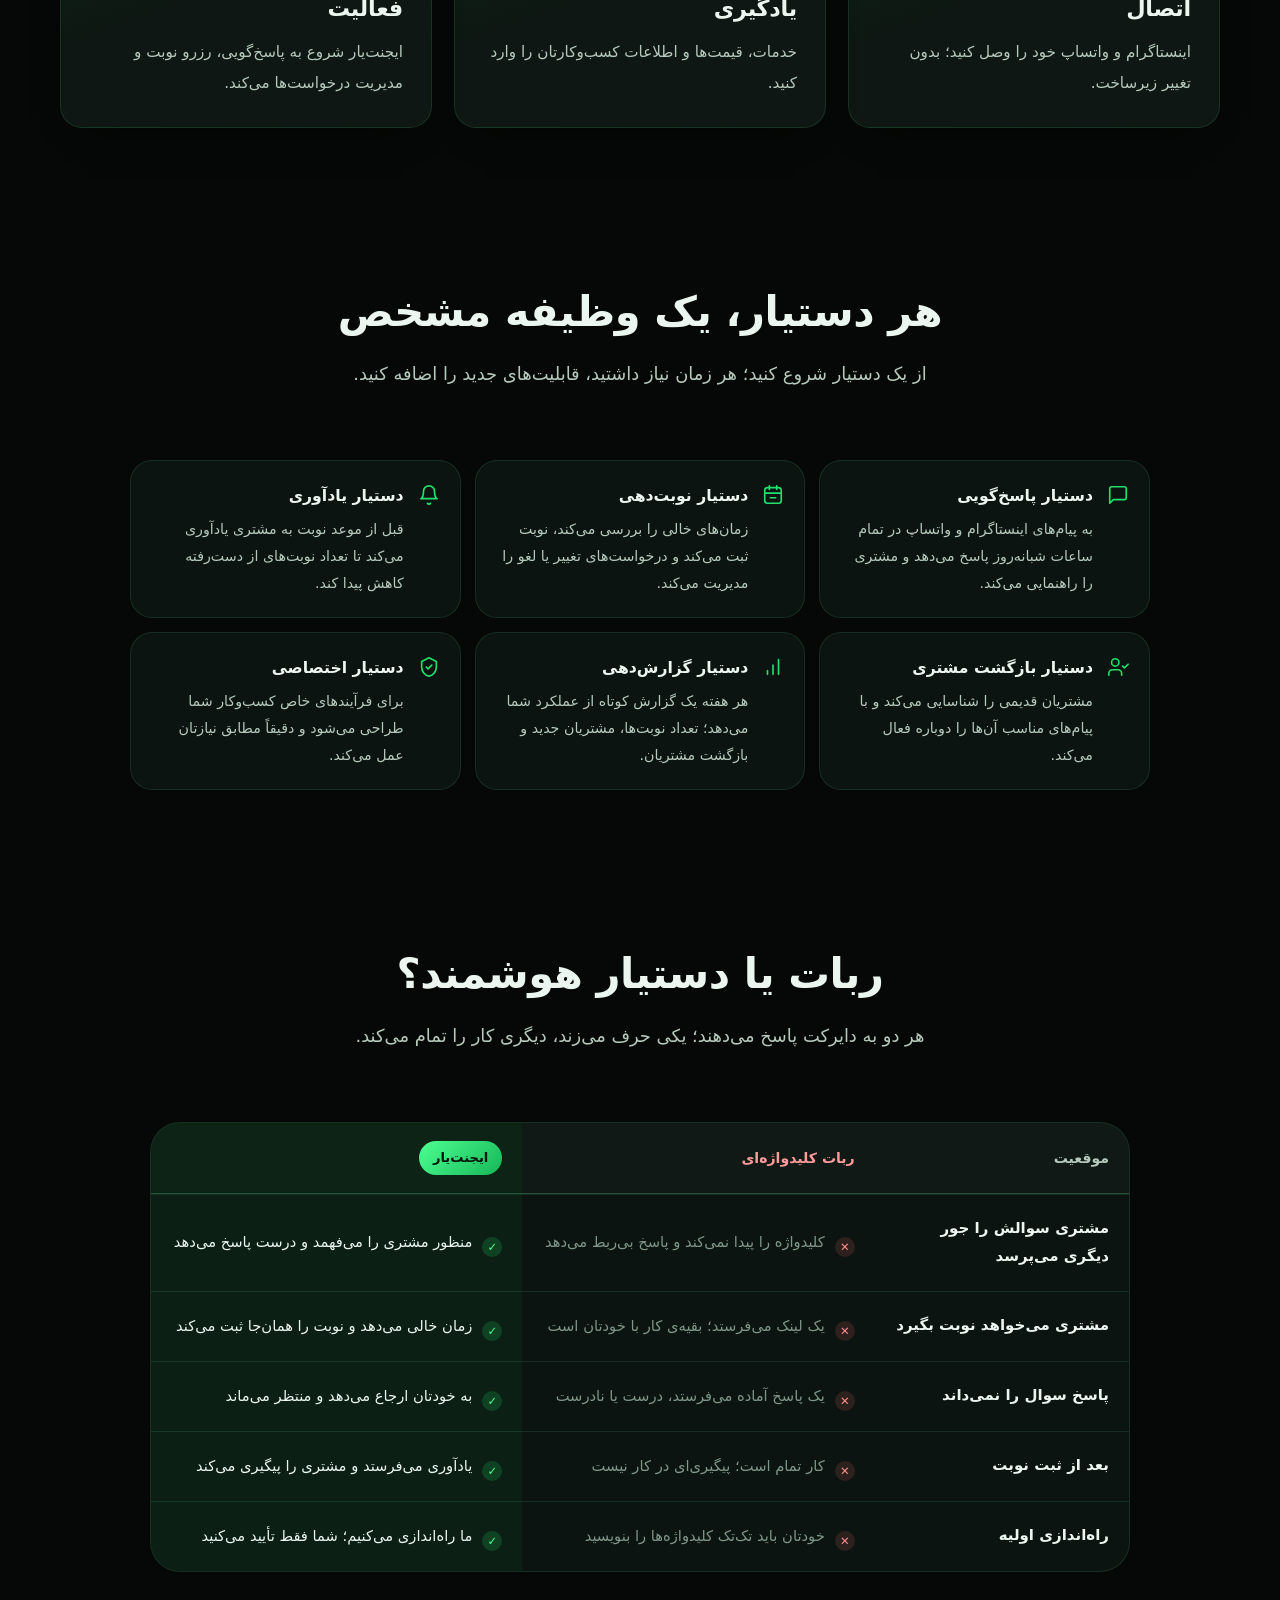
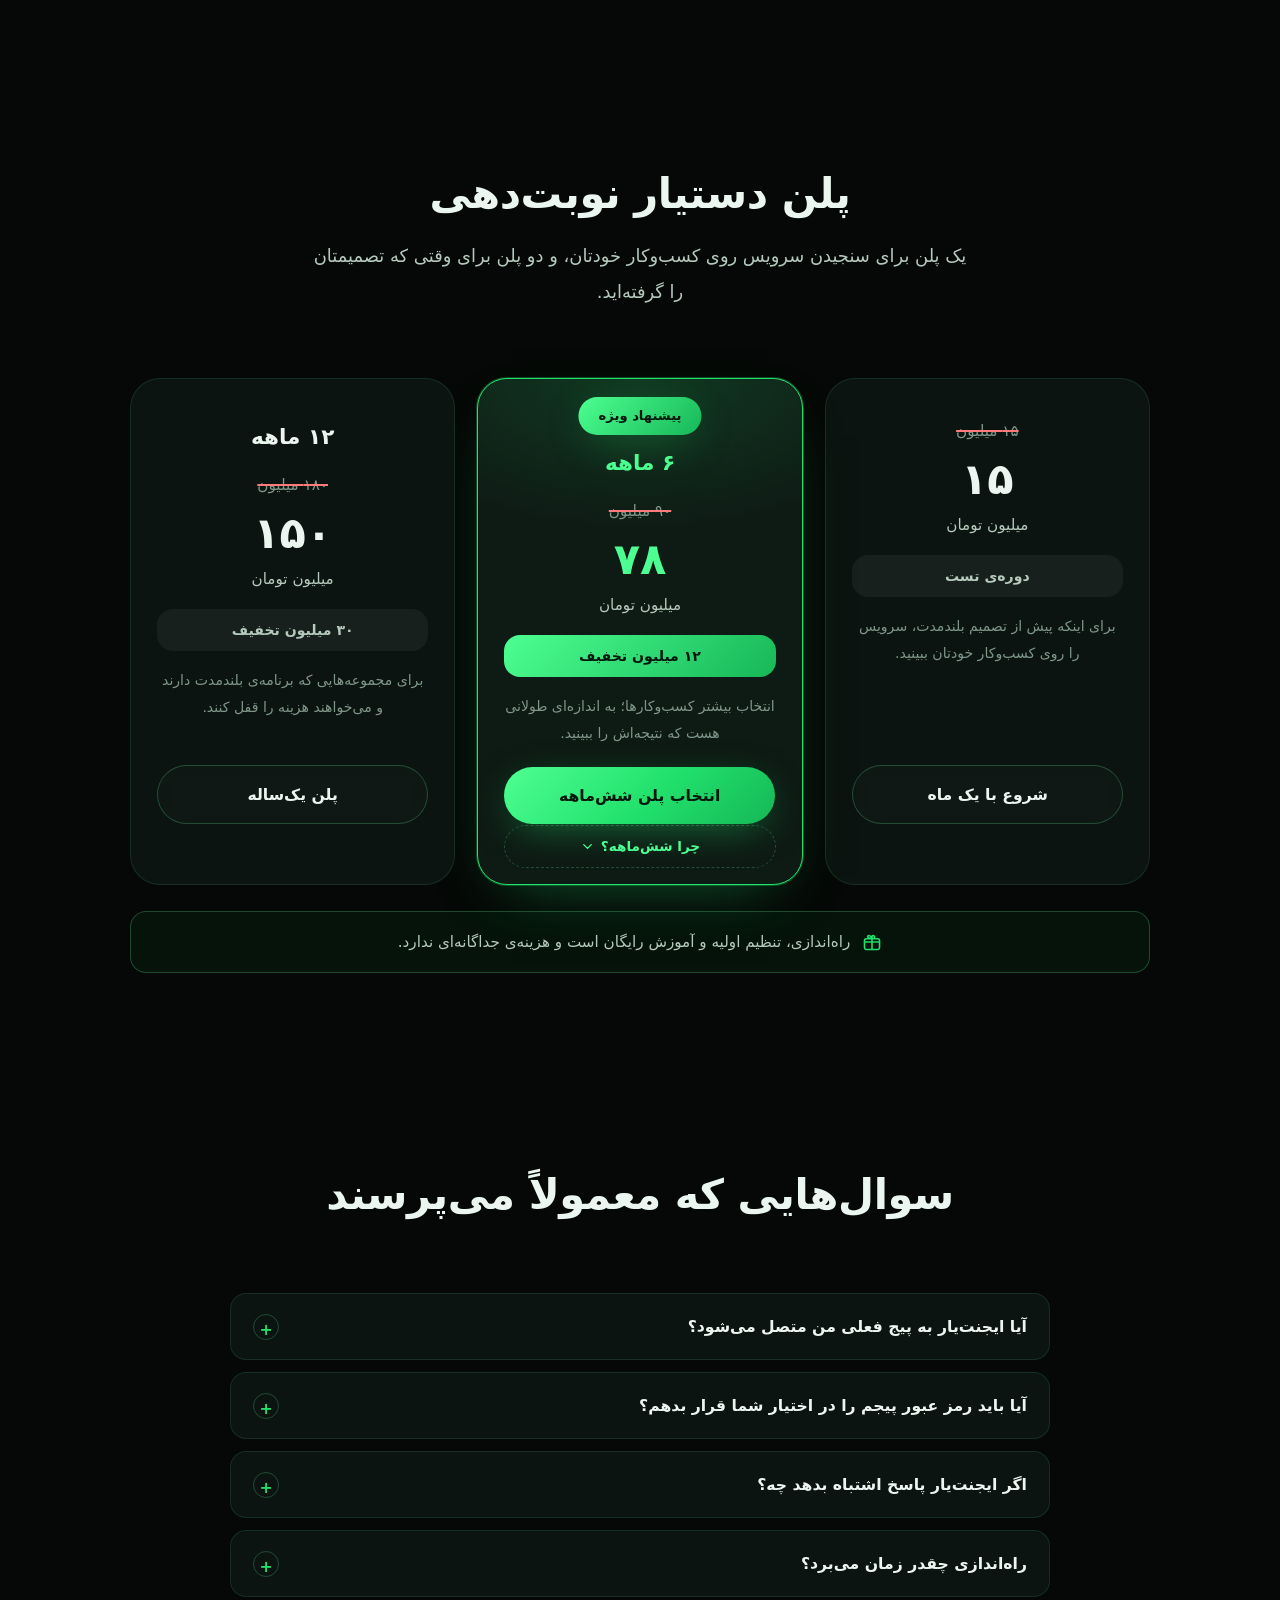
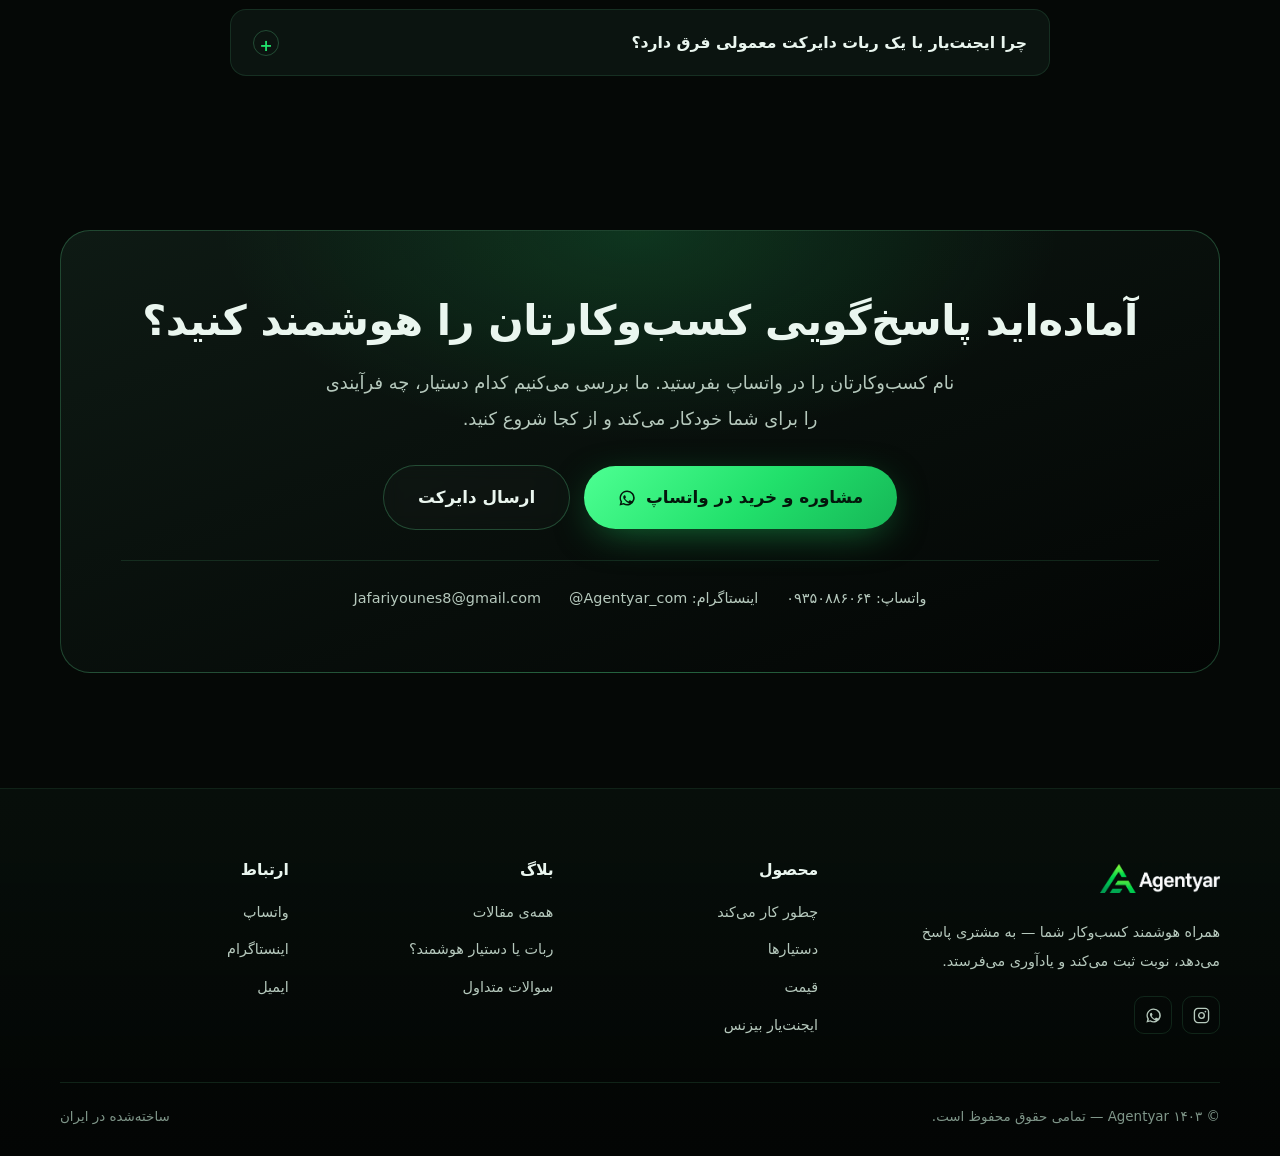
==== commit ef7a6354: "Update index.html" ====
--- a/index.html
+++ b/index.html
@@ -485,9 +485,8 @@
 
       <div class="plans">
         <article class="plan reveal">
-          <div class="plan__term">۱ ماهه</div>
           <div class="plan__was">۱۵ میلیون</div>
-          <div class="plan__now">۱۰</div>
+          <div class="plan__now">۱۵</div>
           <div class="plan__unit">میلیون تومان</div>
           <div class="plan__save">دوره‌ی تست</div>
           <p class="plan__note">برای اینکه پیش از تصمیم بلندمدت، سرویس را روی کسب‌وکار خودتان ببینید.</p>
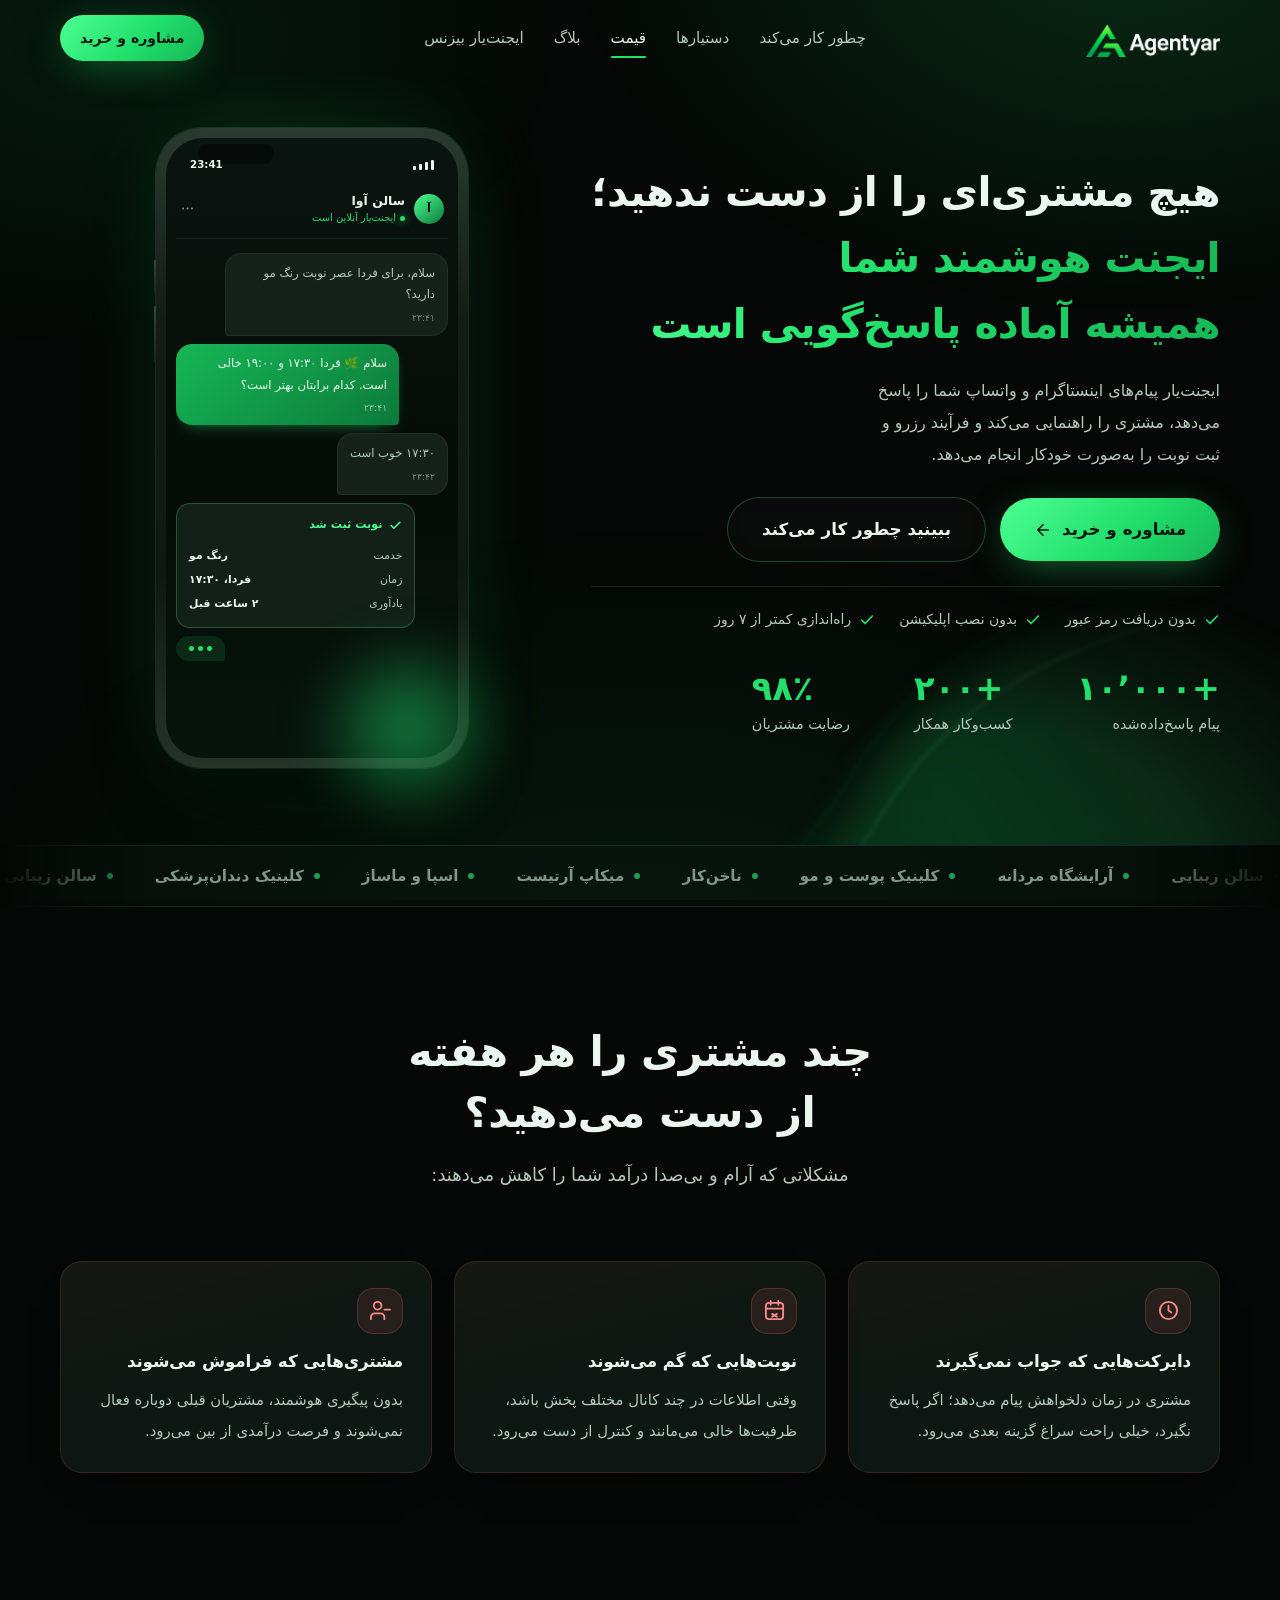
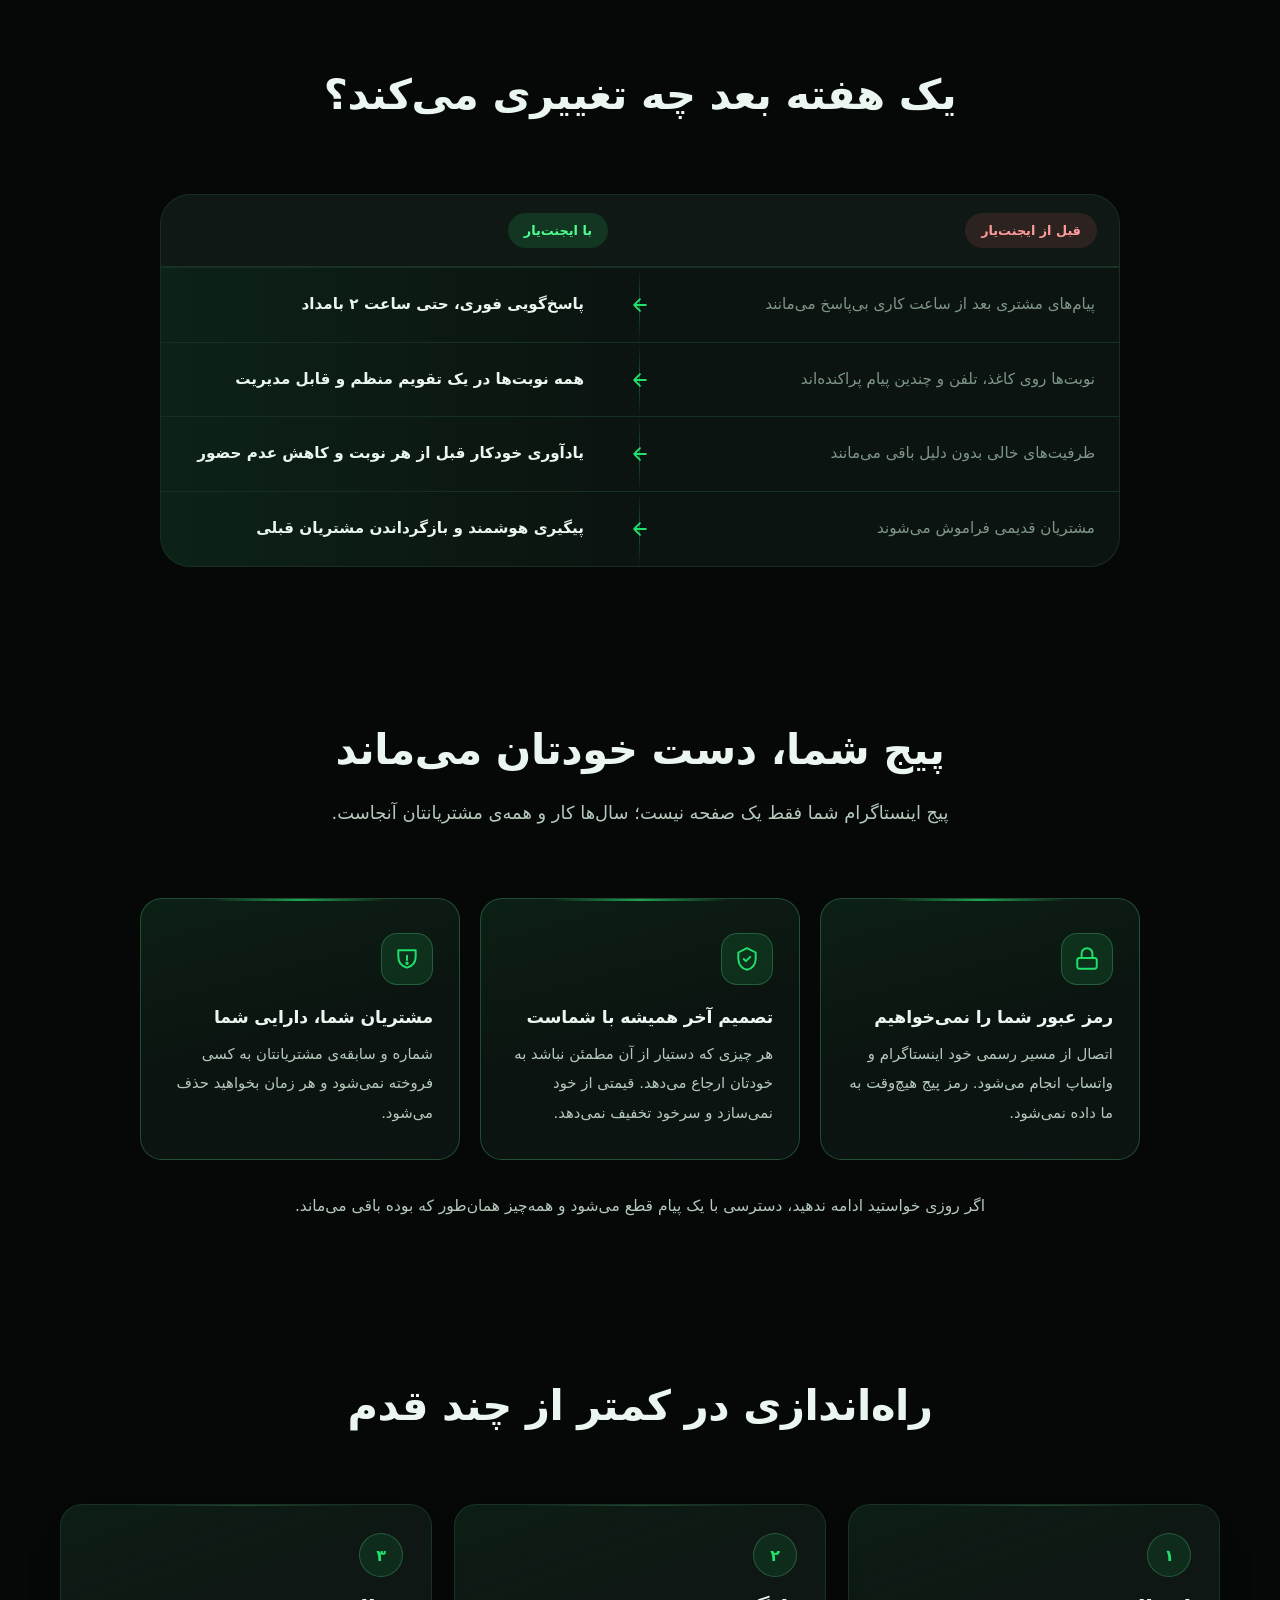
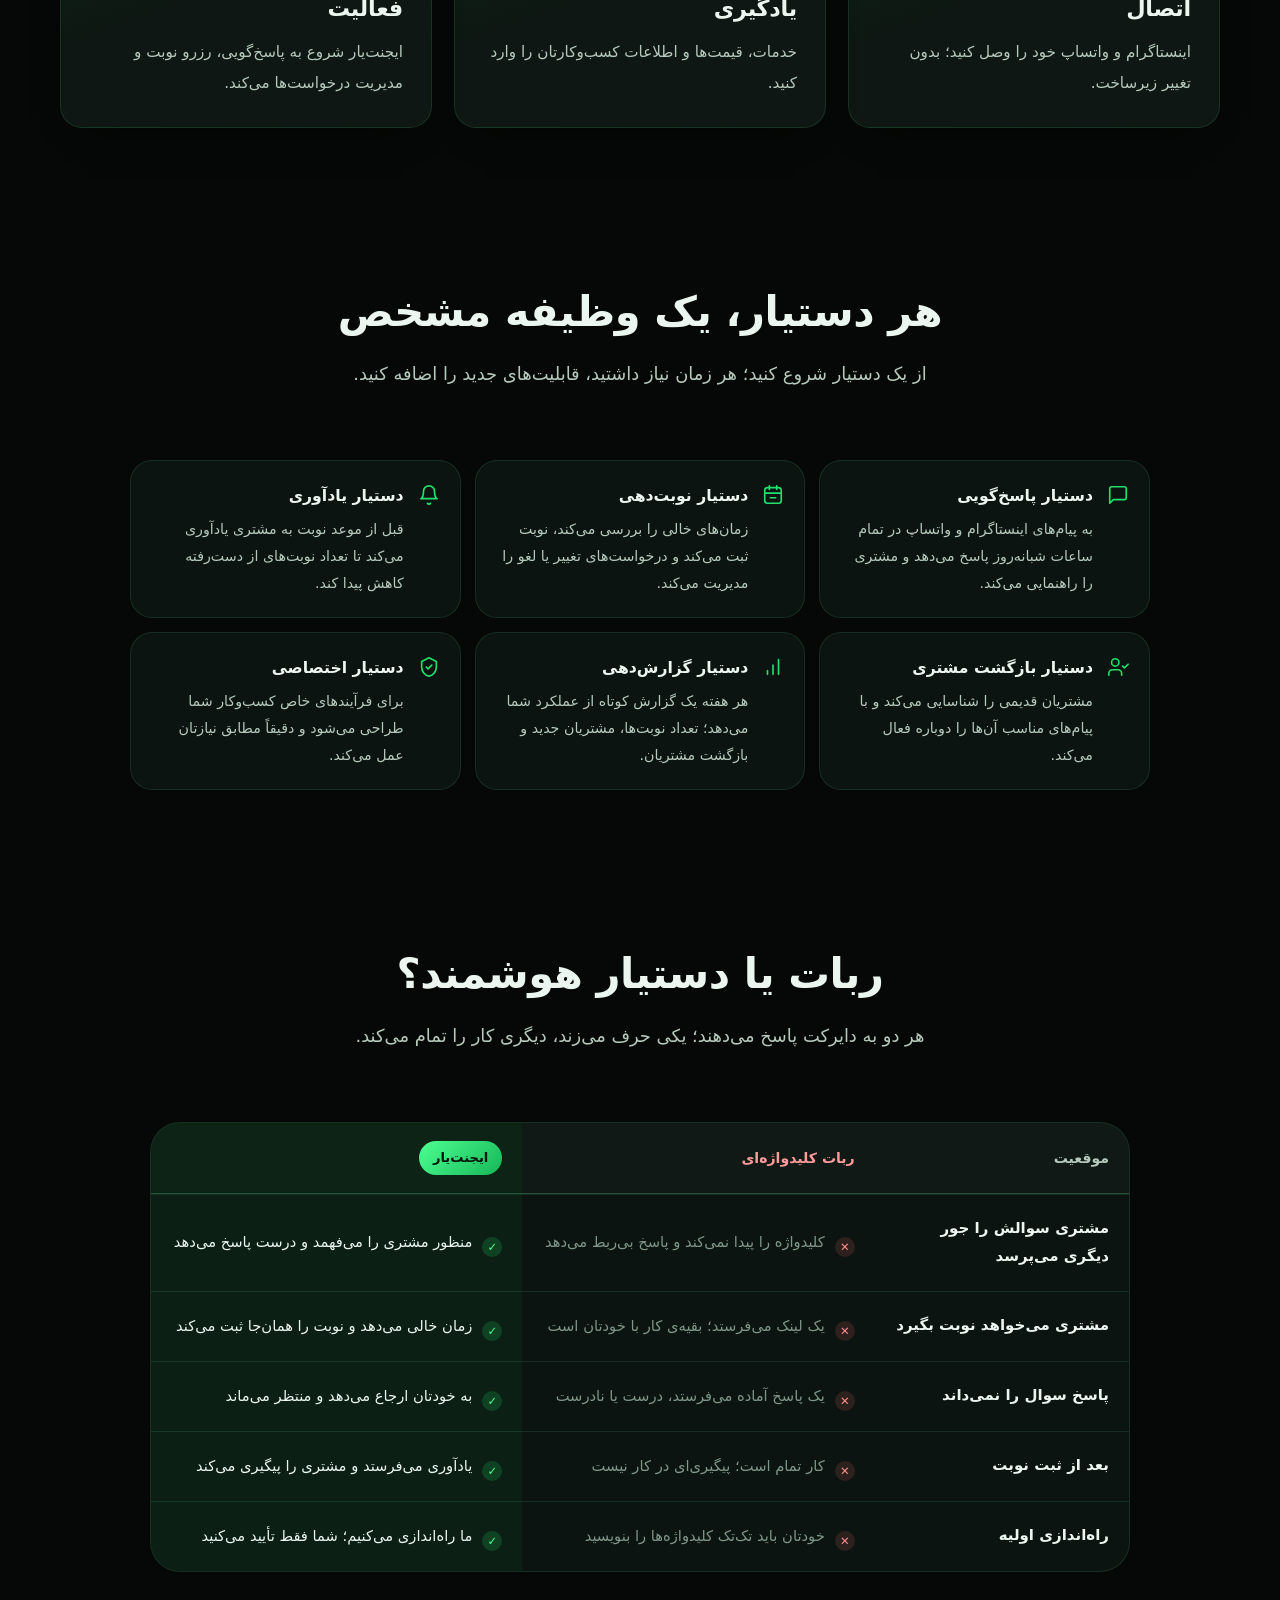
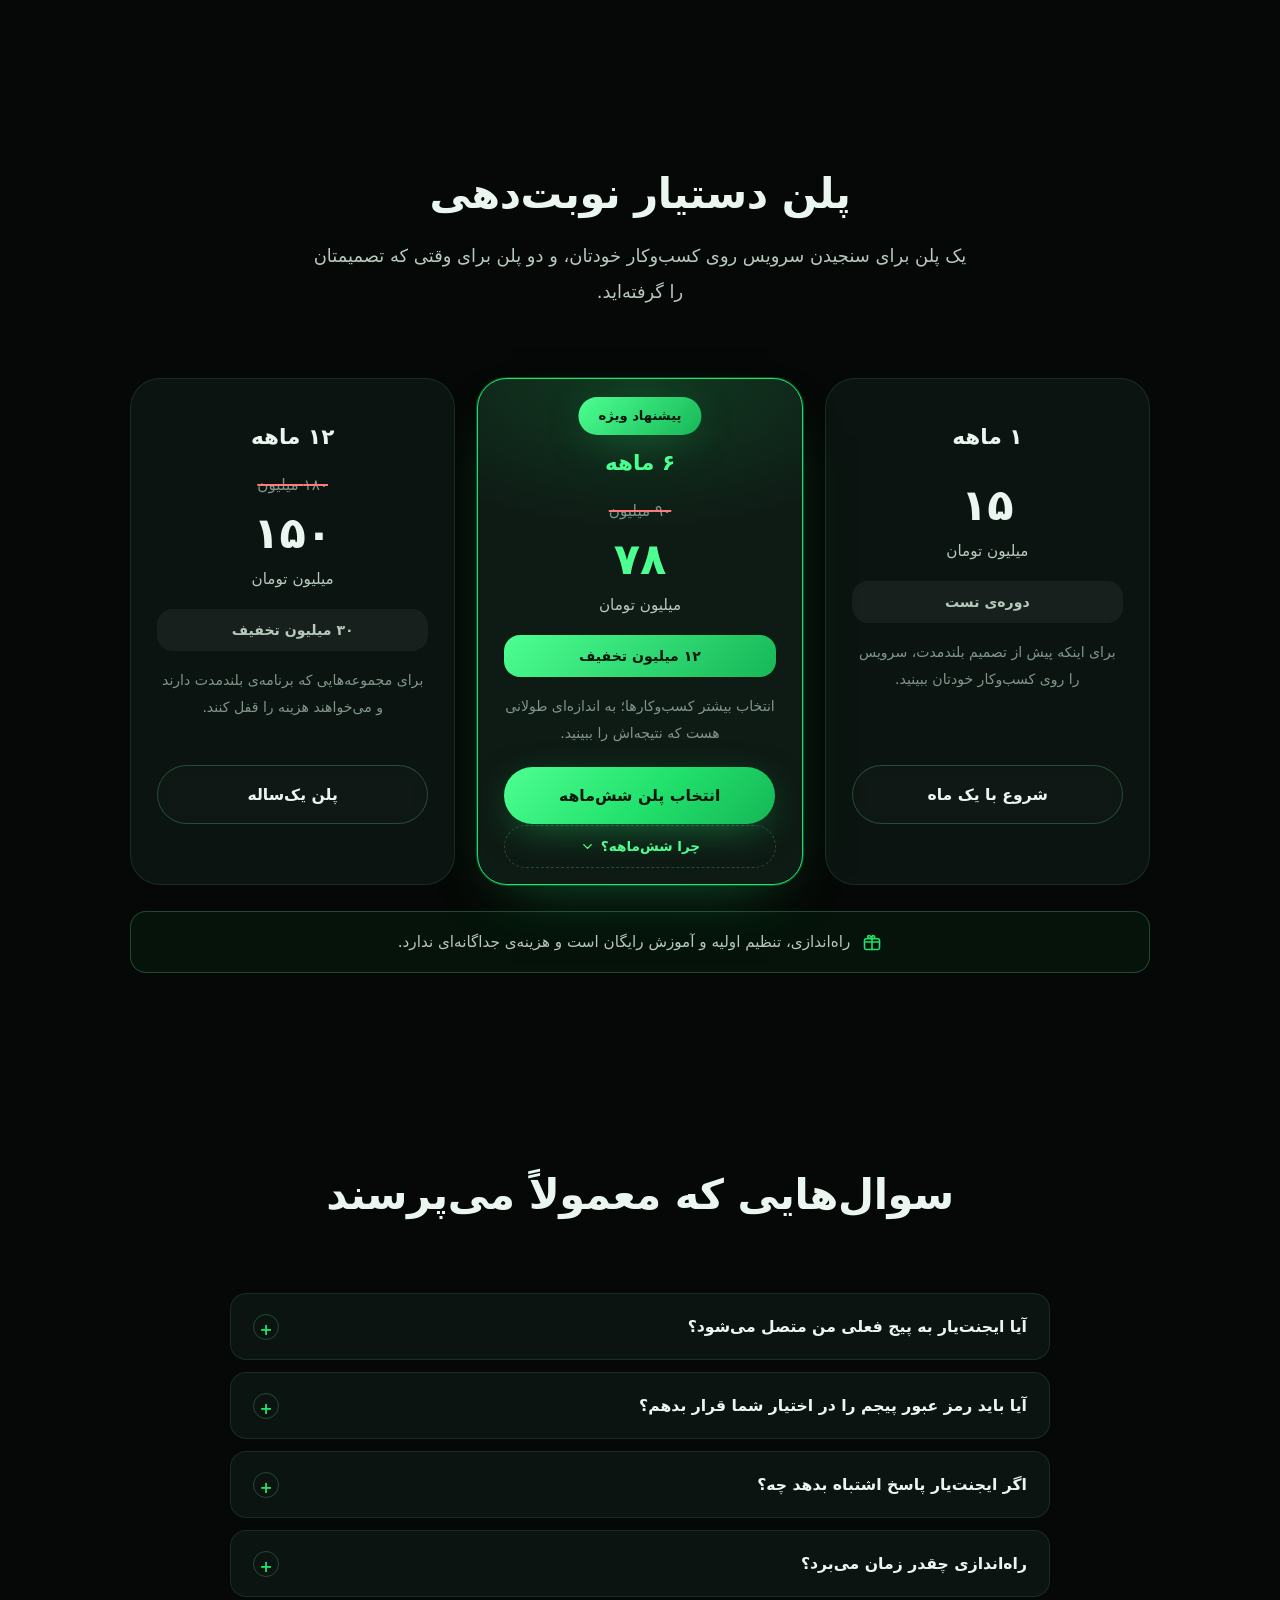
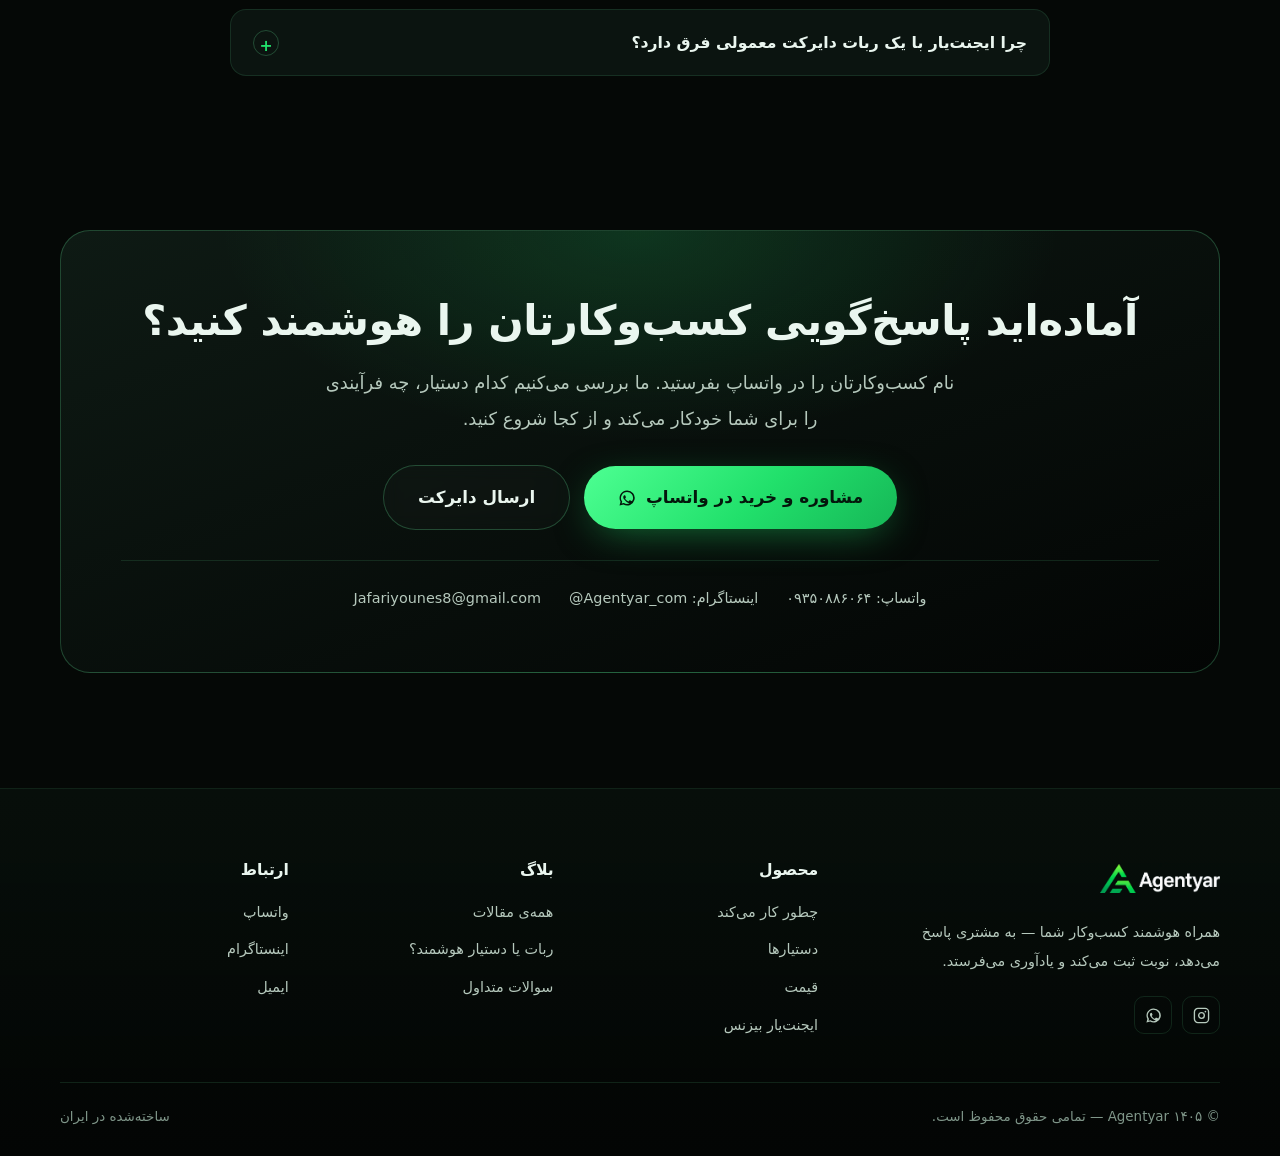
==== commit 765cfa07: "Update index.html" ====
--- a/index.html
+++ b/index.html
@@ -485,7 +485,7 @@
 
       <div class="plans">
         <article class="plan reveal">
-          <div class="plan__was">۱۵ میلیون</div>
+          <div class="plan__term">۱ ماهه</div>
           <div class="plan__now">۱۵</div>
           <div class="plan__unit">میلیون تومان</div>
           <div class="plan__save">دوره‌ی تست</div>
@@ -660,7 +660,7 @@
     </div>
 
     <div class="footer__bottom">
-      <span>© ۱۴۰۳ Agentyar — تمامی حقوق محفوظ است.</span>
+      <span>© ۱۴۰۵ Agentyar — تمامی حقوق محفوظ است.</span>
       <span>ساخته‌شده در ایران</span>
     </div>
   </div>
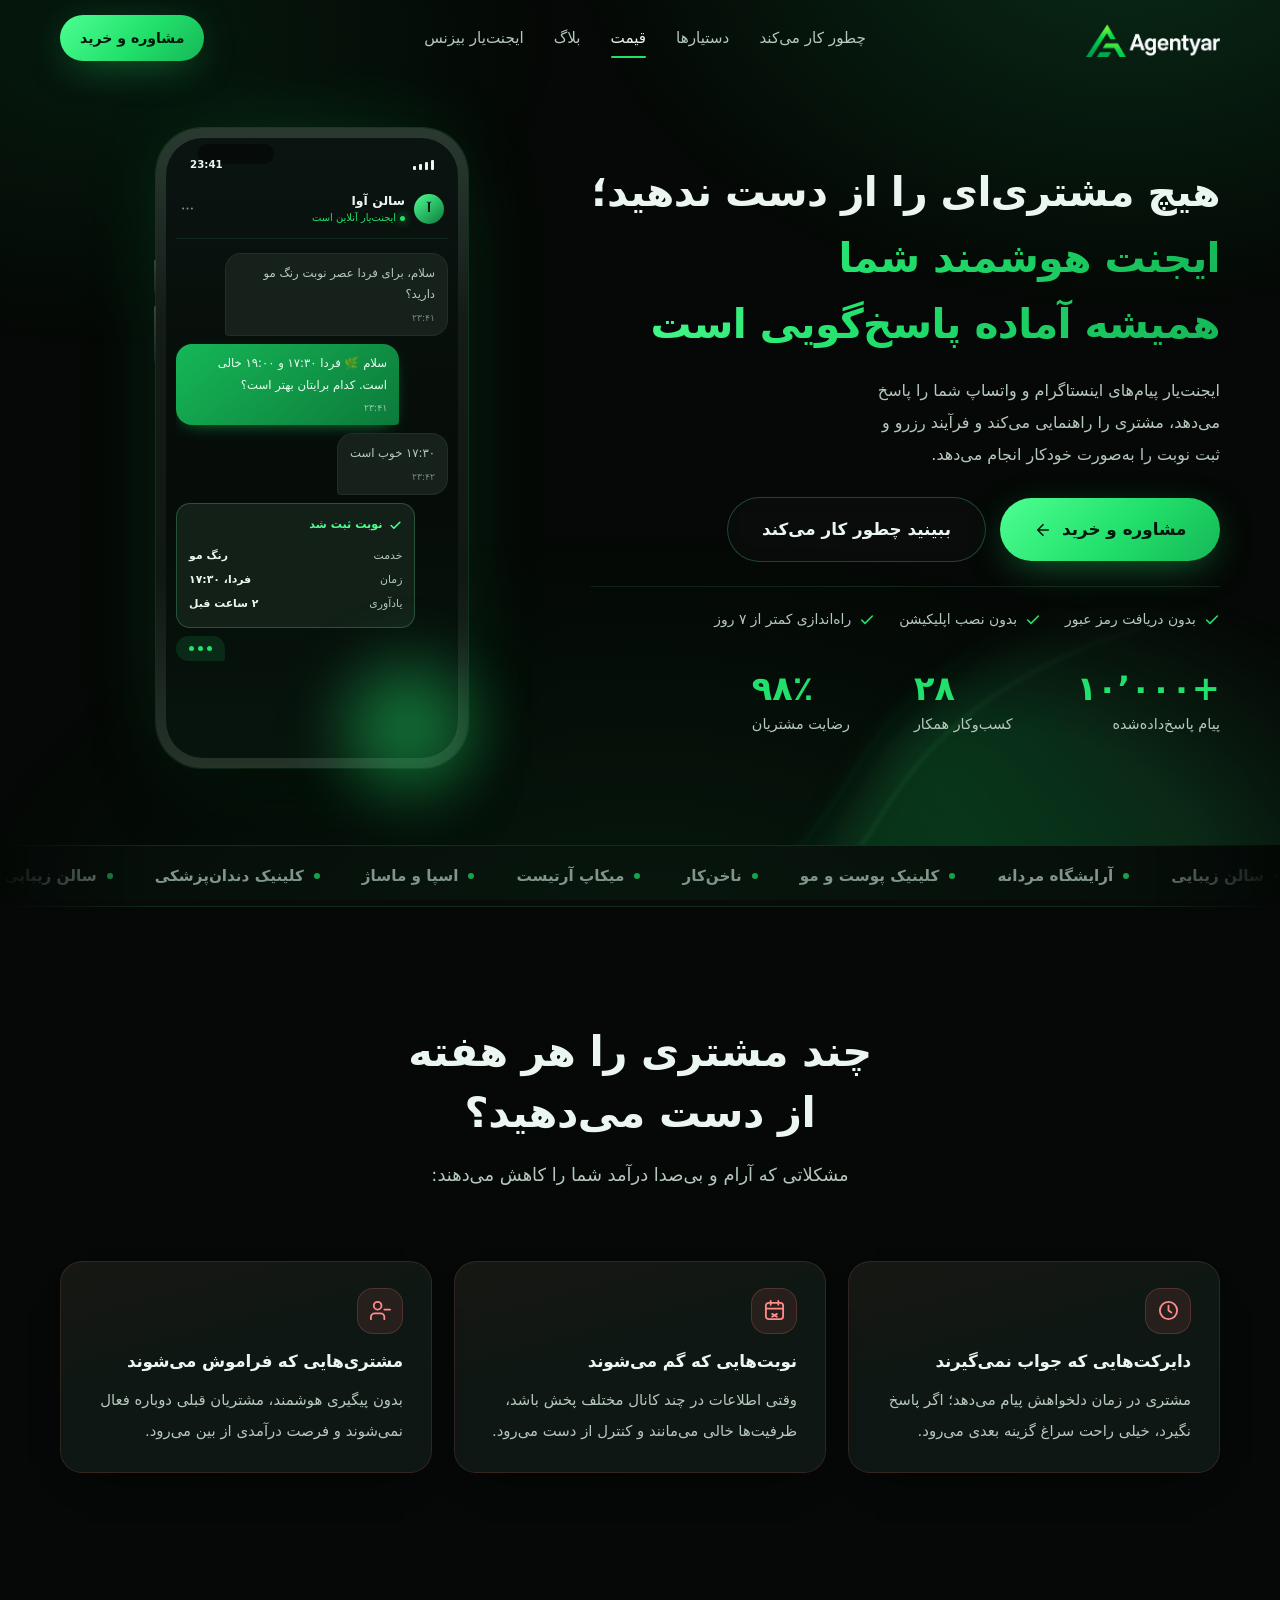
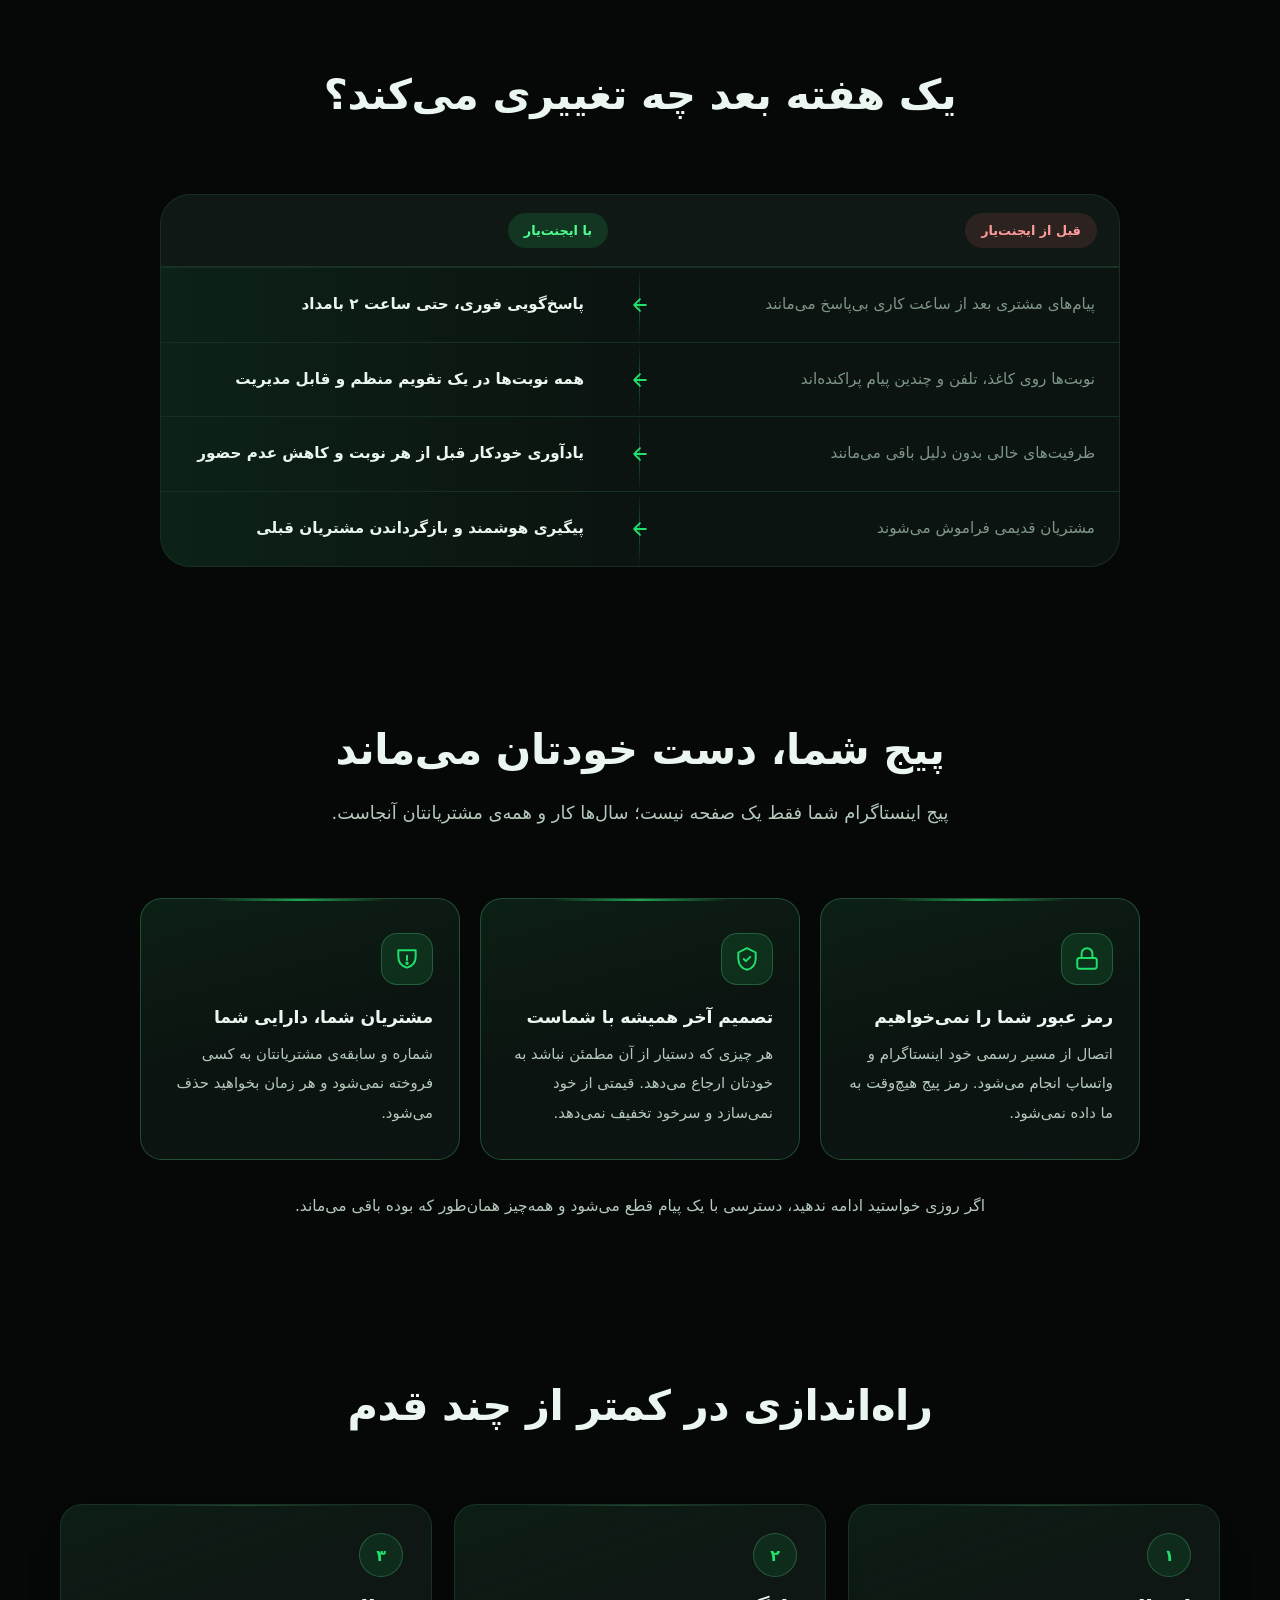
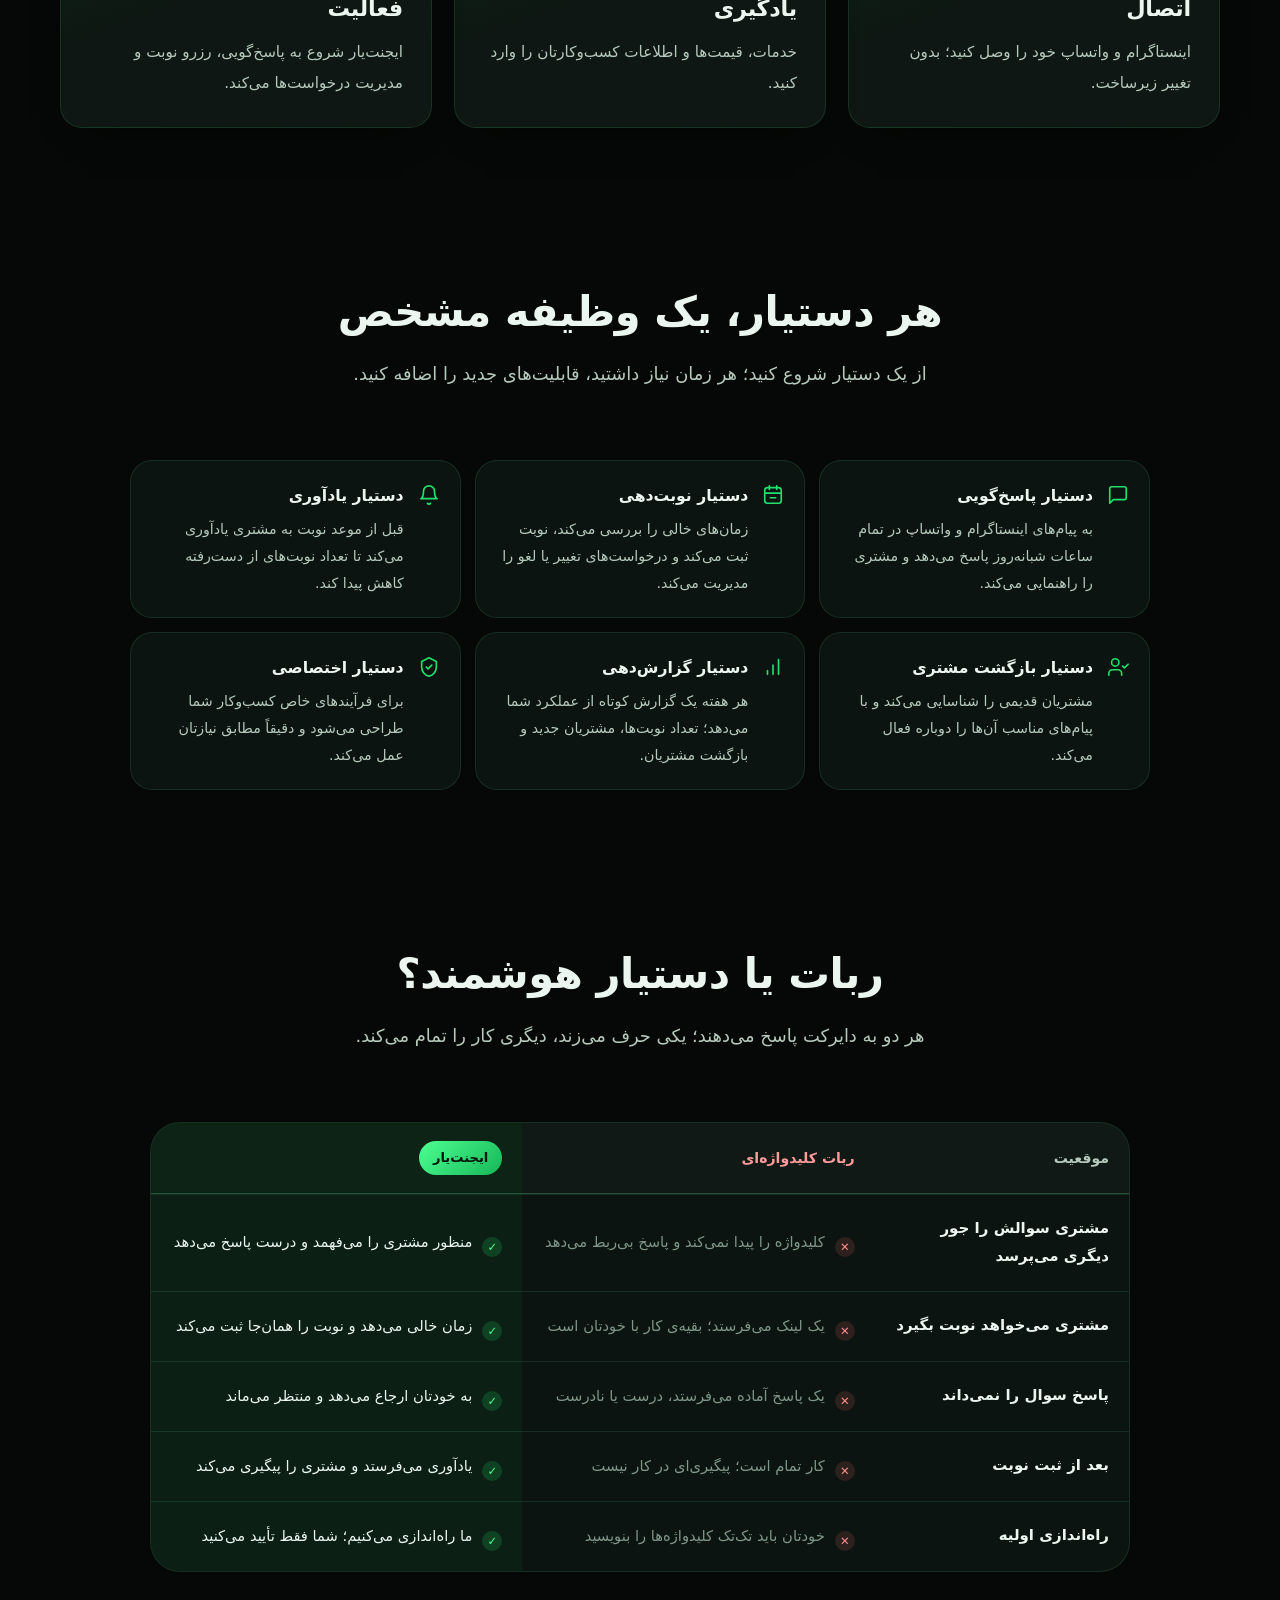
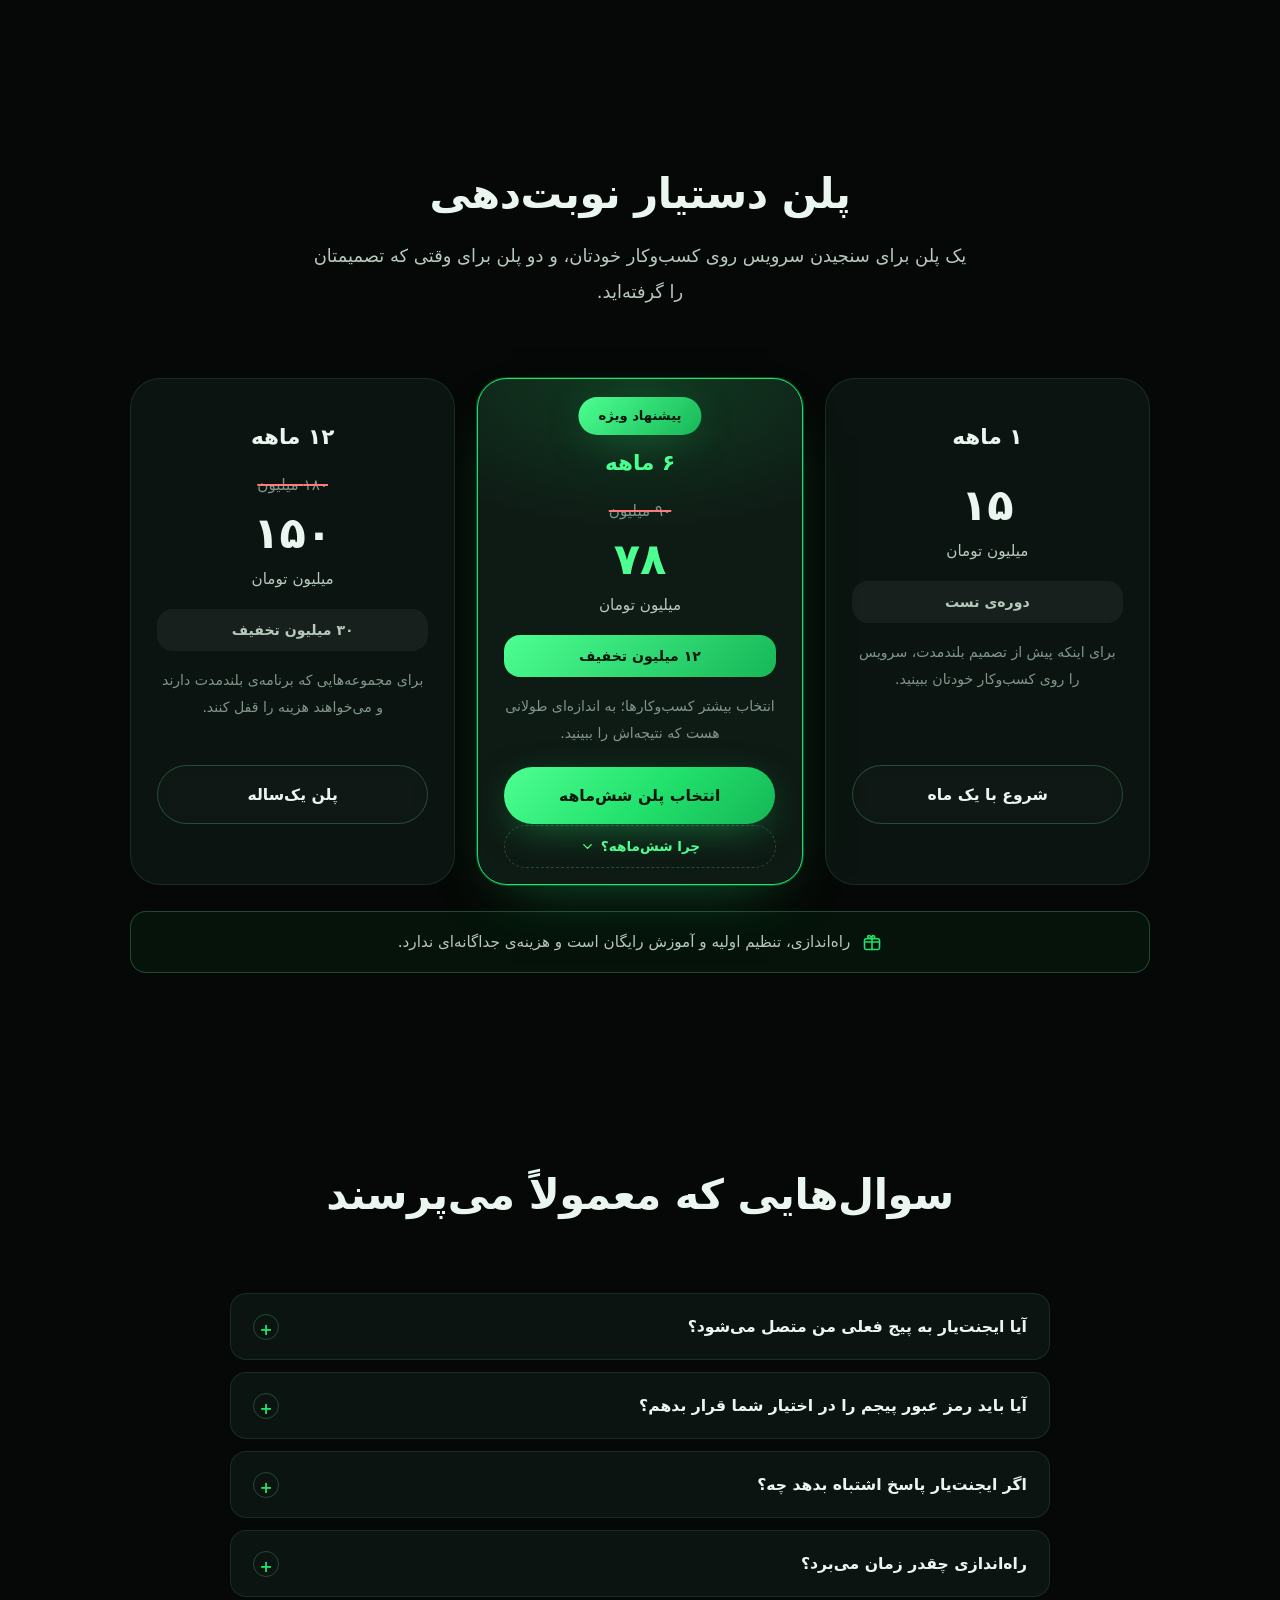
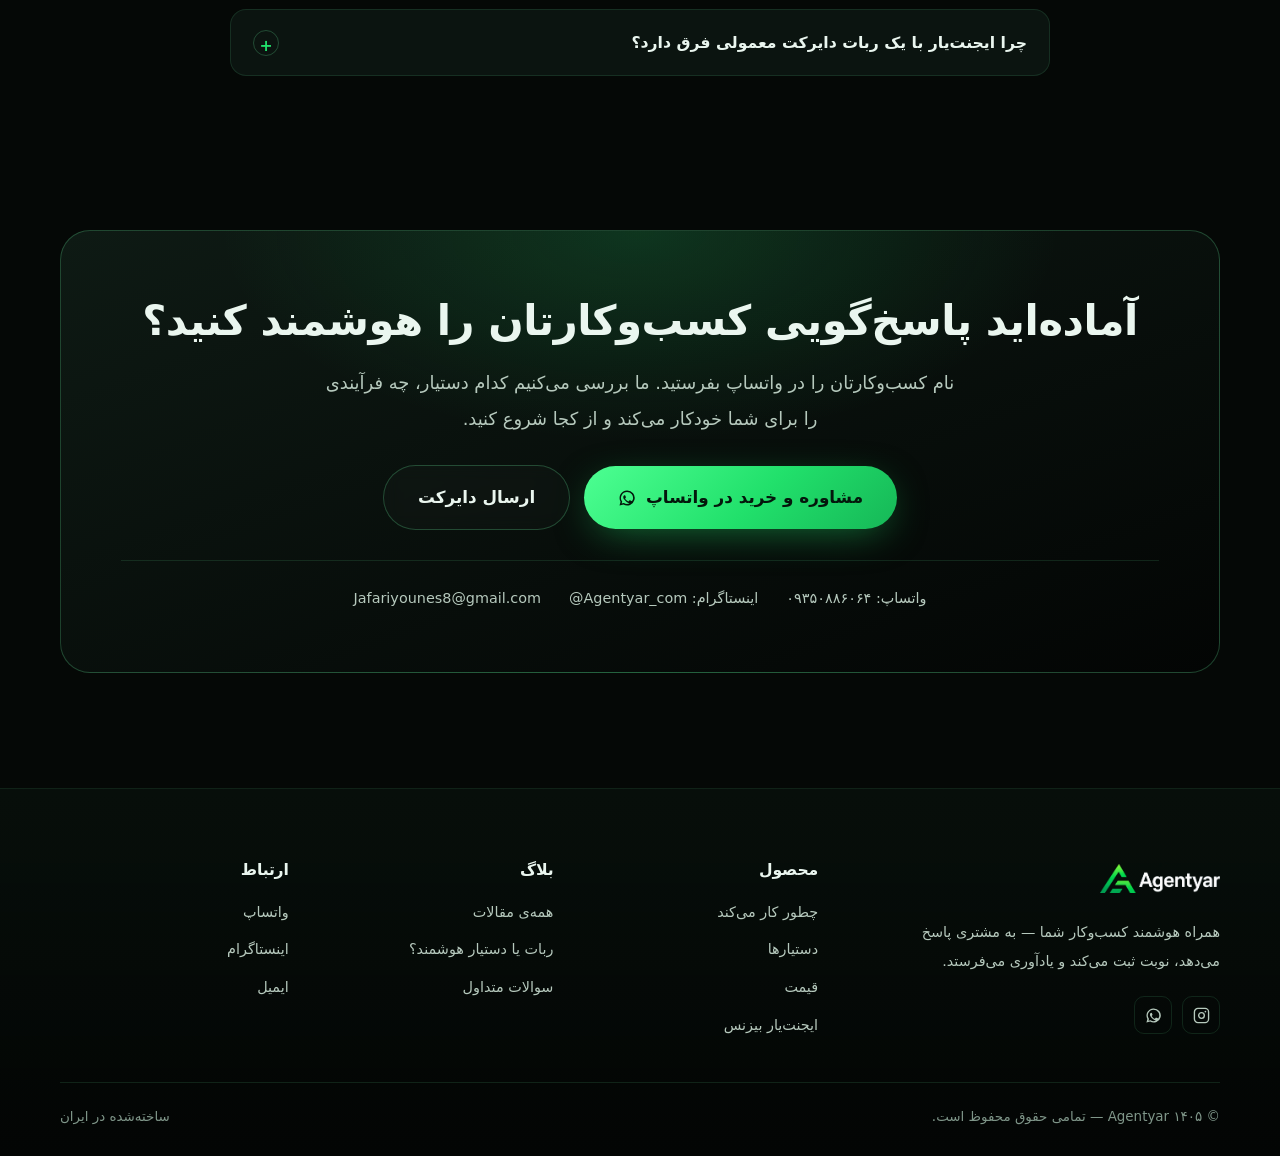
==== commit c6cd75eb: "Add files via upload" ====
--- a/index.html
+++ b/index.html
@@ -121,7 +121,7 @@
             <div class="stat__label">پیام پاسخ‌داده‌شده</div>
           </div>
           <div class="stat">
-            <div class="stat__num" data-count="200" data-suffix="+" dir="ltr">۲۰۰+</div>
+            <div class="stat__num" data-count="28" dir="ltr">۲۸</div>
             <div class="stat__label">کسب‌وکار همکار</div>
           </div>
           <div class="stat">
